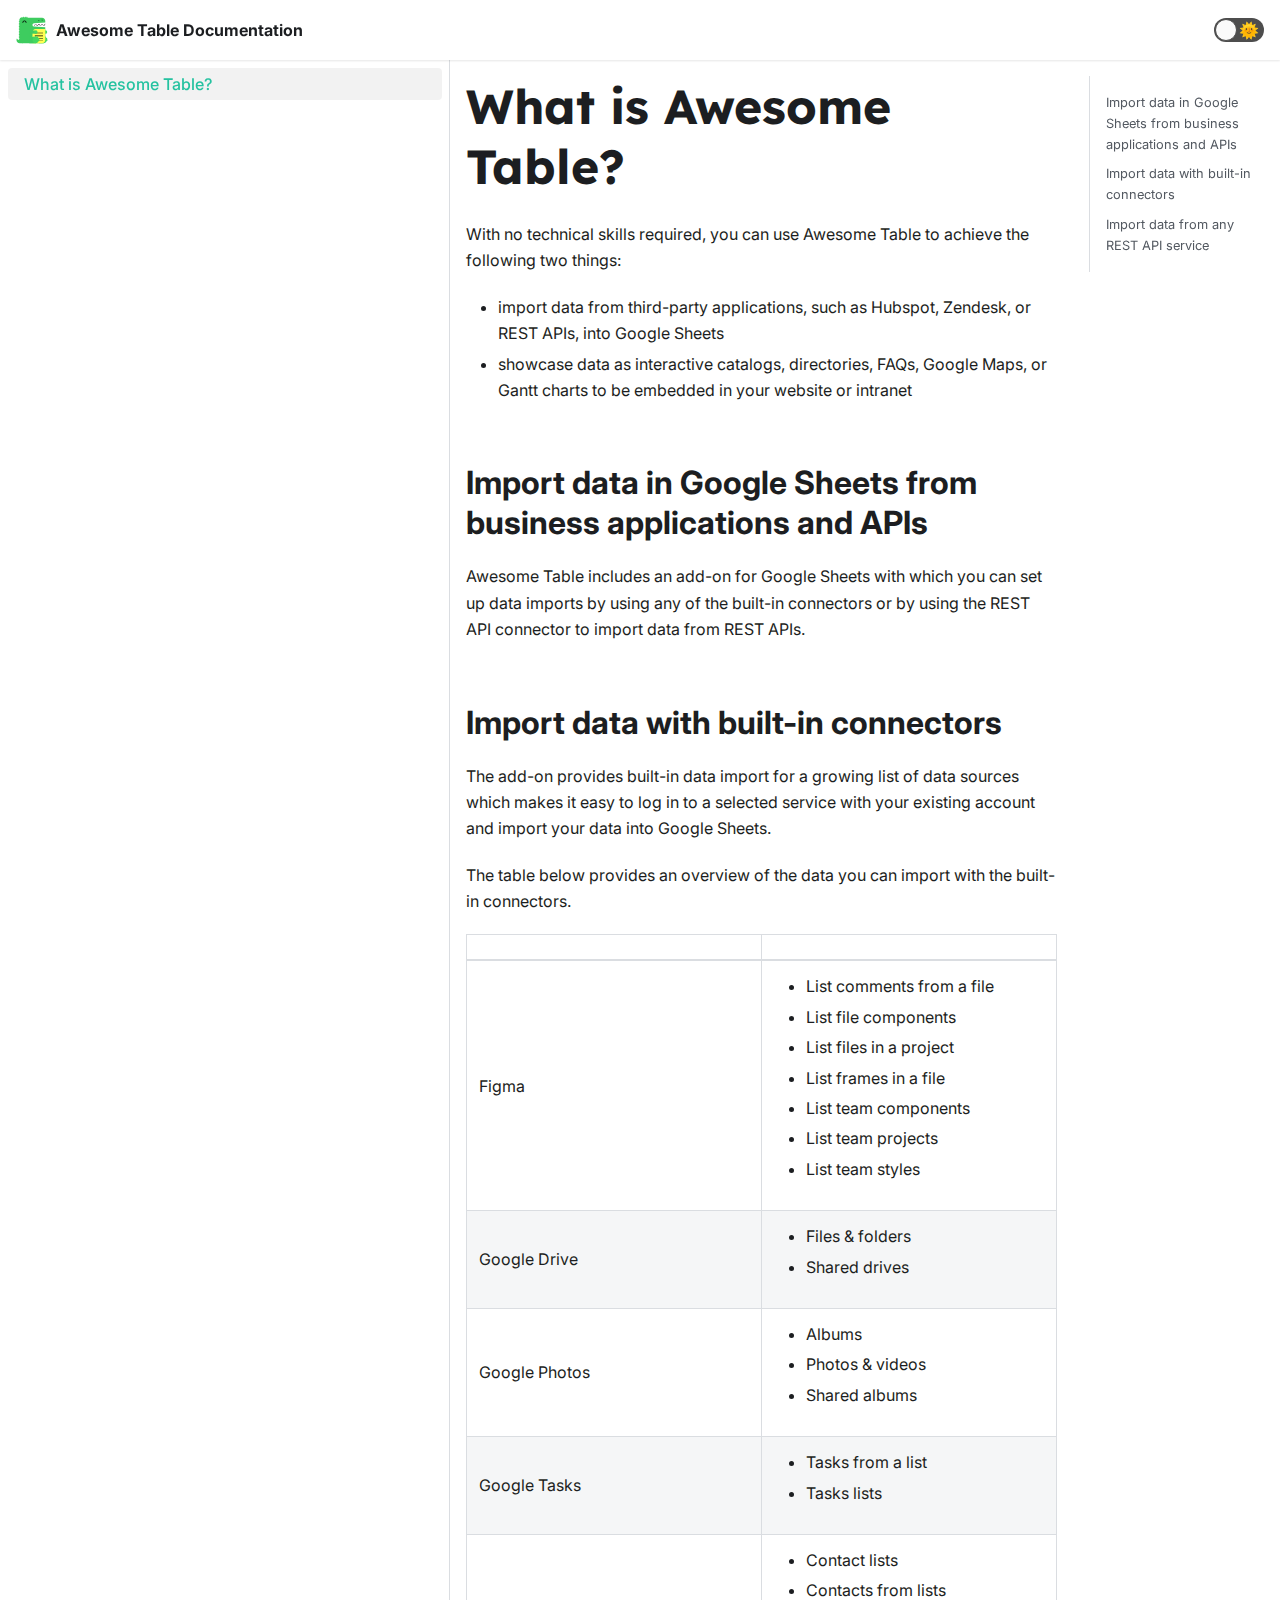
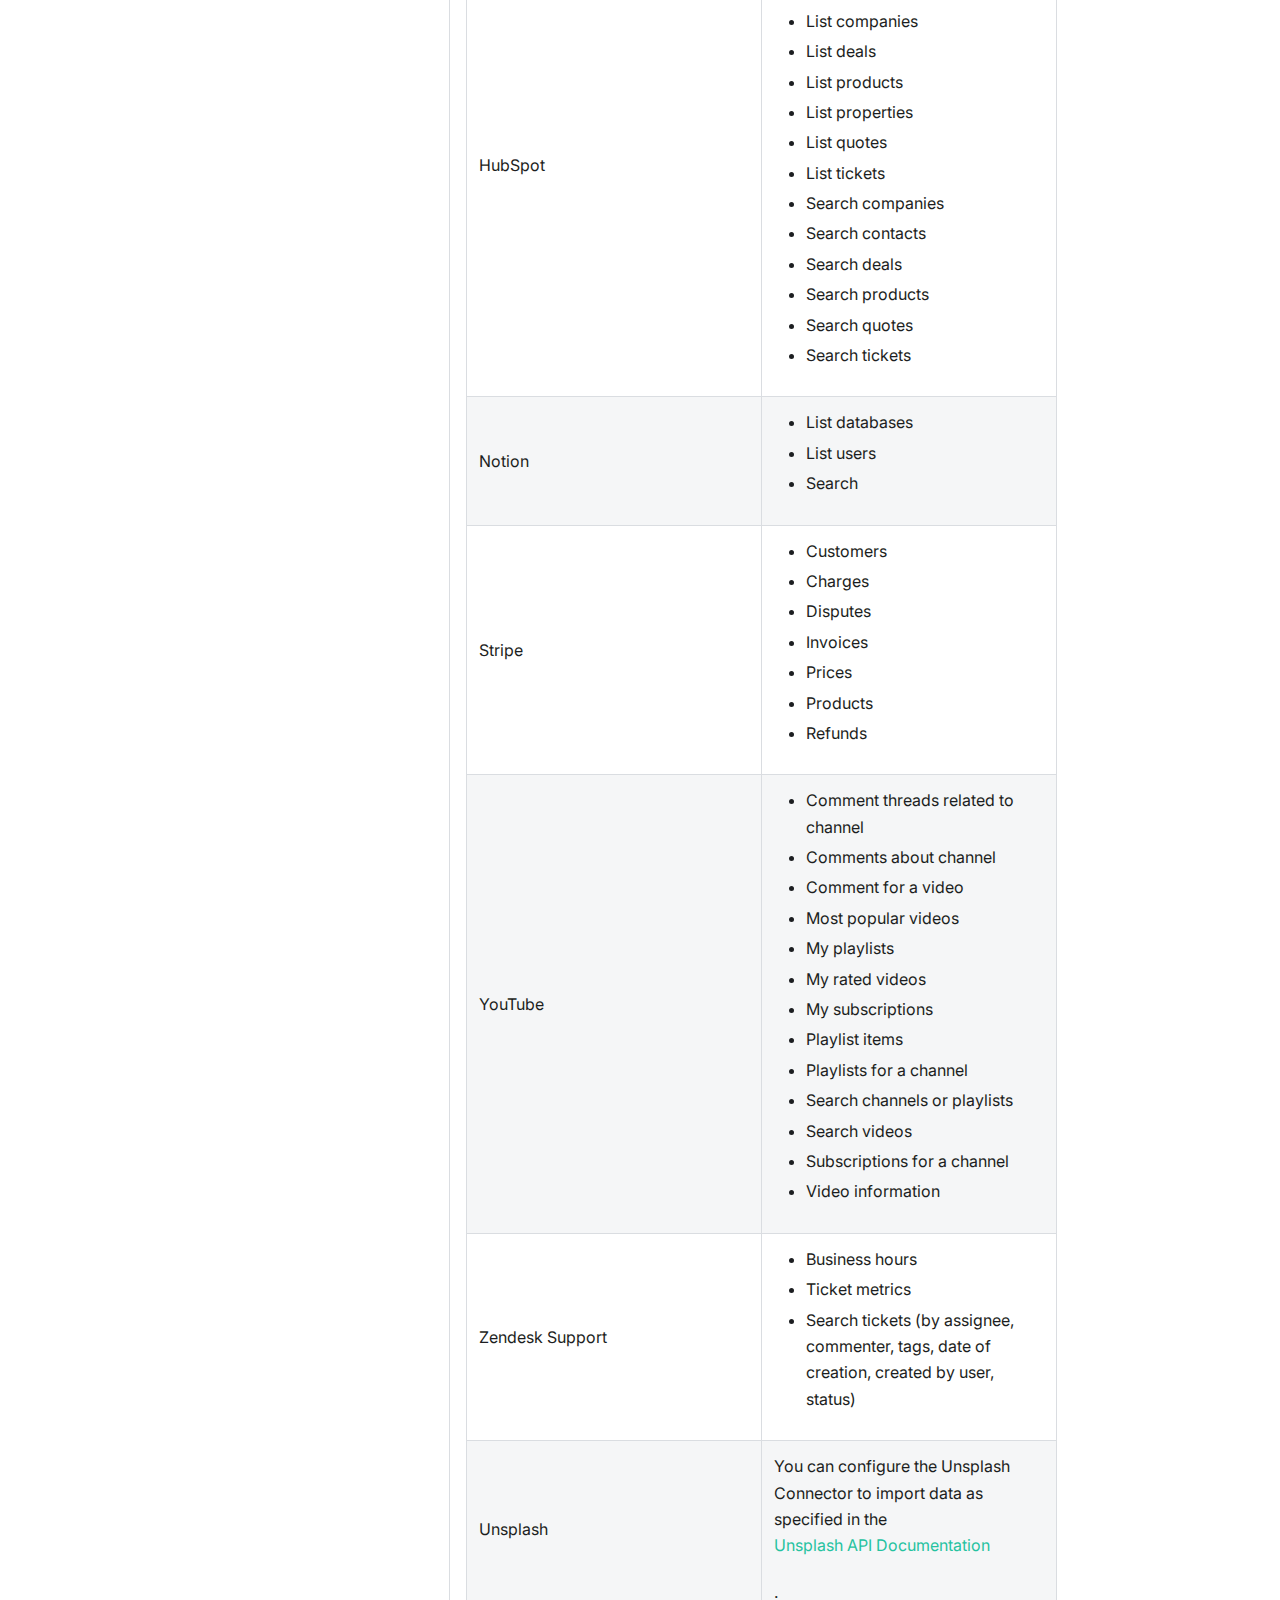
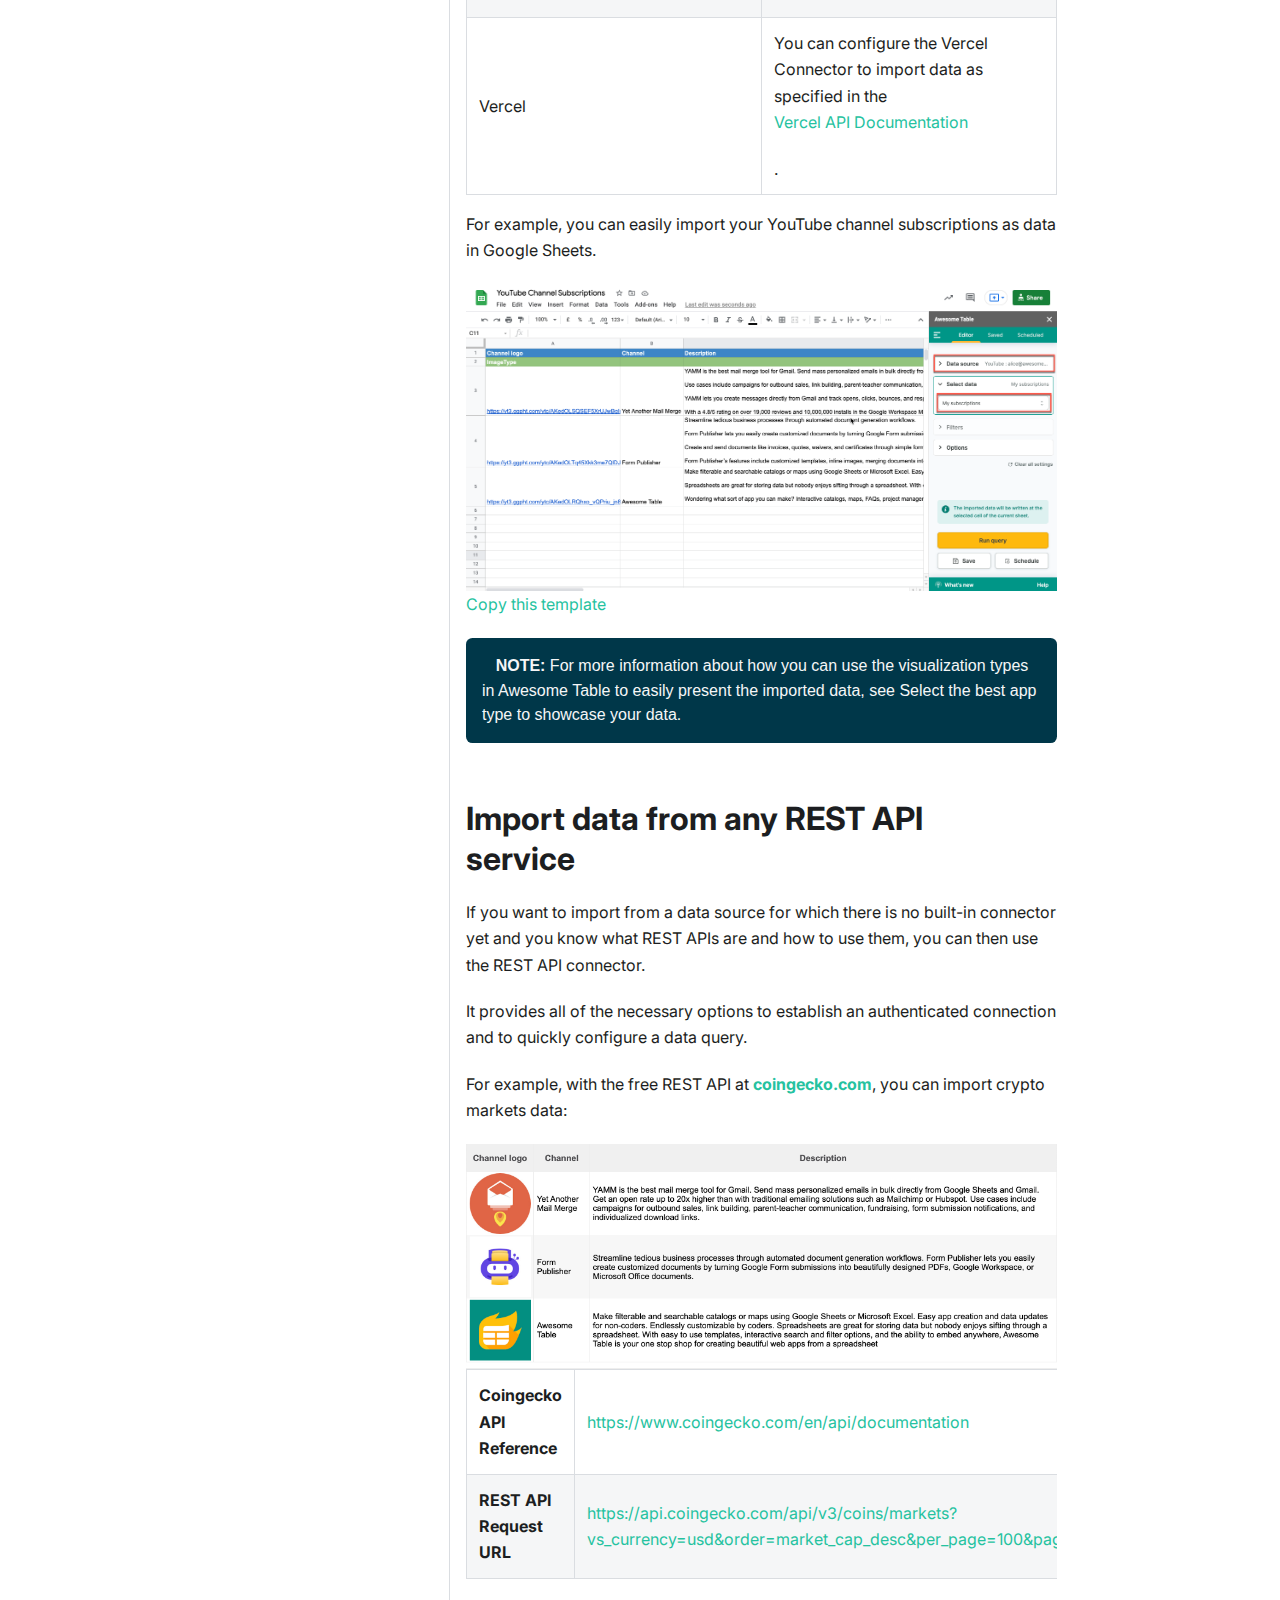
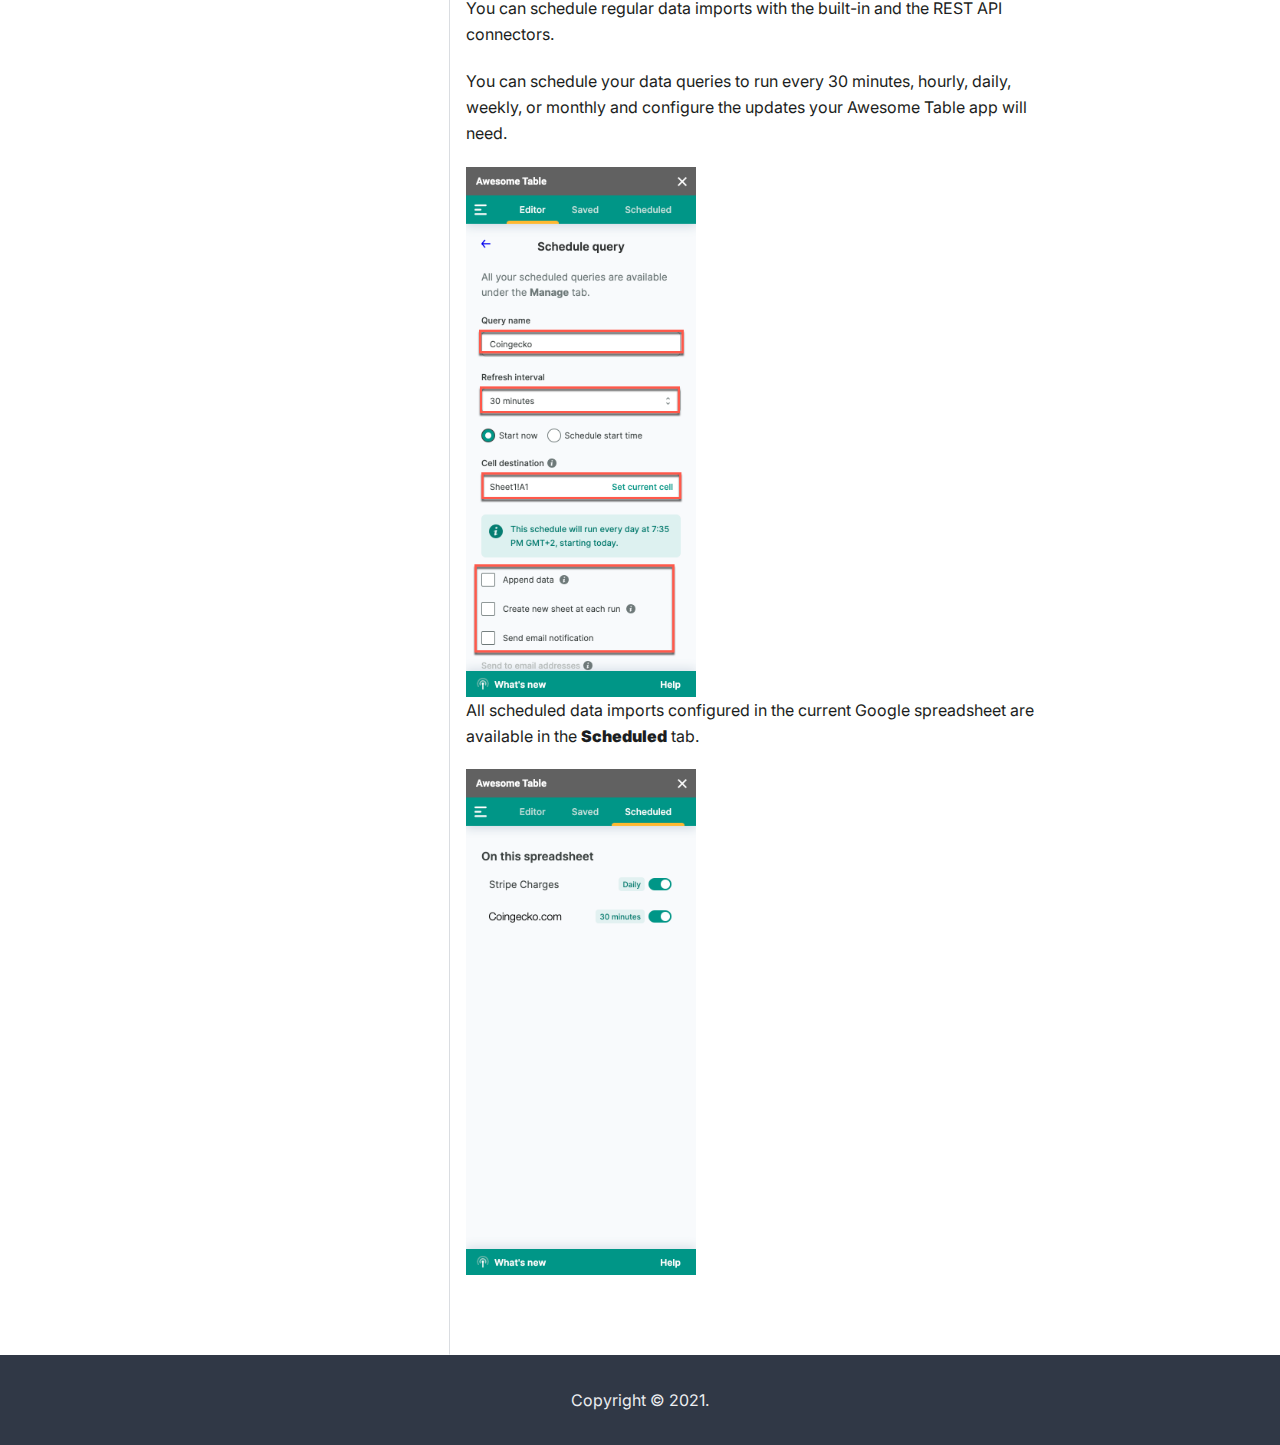
==== index.html @ 338eb359 "First Awesome Table Docusaurus build" ====
<!doctype html>
<html class="docs-version-current" lang="en" dir="ltr">
<head>
<meta charset="UTF-8">
<meta name="viewport" content="width=device-width,initial-scale=1">
<meta name="generator" content="Docusaurus v2.0.0-beta.13">
<title data-react-helmet="true">What is Awesome Table? | Awesome Table Documentation</title><meta data-react-helmet="true" name="twitter:card" content="summary_large_image"><meta data-react-helmet="true" property="og:url" content="https://your-docusaurus-test-site.com/"><meta data-react-helmet="true" name="docusaurus_locale" content="en"><meta data-react-helmet="true" name="docusaurus_version" content="current"><meta data-react-helmet="true" name="docusaurus_tag" content="docs-default-current"><meta data-react-helmet="true" property="og:title" content="What is Awesome Table? | Awesome Table Documentation"><meta data-react-helmet="true" name="description" content="With no technical skills required, you can use Awesome Table to achieve the following two things:"><meta data-react-helmet="true" property="og:description" content="With no technical skills required, you can use Awesome Table to achieve the following two things:"><link data-react-helmet="true" rel="icon" href="/img/favicon.ico"><link data-react-helmet="true" rel="canonical" href="https://your-docusaurus-test-site.com/"><link data-react-helmet="true" rel="alternate" href="https://your-docusaurus-test-site.com/" hreflang="en"><link data-react-helmet="true" rel="alternate" href="https://your-docusaurus-test-site.com/" hreflang="x-default"><script data-react-helmet="true">function maybeInsertBanner(){window.__DOCUSAURUS_INSERT_BASEURL_BANNER&&insertBanner()}function insertBanner(){var n=document.getElementById("docusaurus-base-url-issue-banner-container");if(n){n.innerHTML='\n<div id="docusaurus-base-url-issue-banner" style="border: thick solid red; background-color: rgb(255, 230, 179); margin: 20px; padding: 20px; font-size: 20px;">\n   <p style="font-weight: bold; font-size: 30px;">Your Docusaurus site did not load properly.</p>\n   <p>A very common reason is a wrong site <a href="https://docusaurus.io/docs/docusaurus.config.js/#baseurl" style="font-weight: bold;">baseUrl configuration</a>.</p>\n   <p>Current configured baseUrl = <span style="font-weight: bold; color: red;">/</span>  (default value)</p>\n   <p>We suggest trying baseUrl = <span id="docusaurus-base-url-issue-banner-suggestion-container" style="font-weight: bold; color: green;"></span></p>\n</div>\n';var e=document.getElementById("docusaurus-base-url-issue-banner-suggestion-container"),s=window.location.pathname,r="/"===s.substr(-1)?s:s+"/";e.innerHTML=r}}window.__DOCUSAURUS_INSERT_BASEURL_BANNER=!0,document.addEventListener("DOMContentLoaded",maybeInsertBanner)</script><link rel="stylesheet" href="/assets/css/styles.e1361dae.css">
<link rel="preload" href="/assets/js/runtime~main.e75d475d.js" as="script">
<link rel="preload" href="/assets/js/main.c83ee291.js" as="script">
</head>
<body>
<script>!function(){function t(t){document.documentElement.setAttribute("data-theme",t)}var e=function(){var t=null;try{t=localStorage.getItem("theme")}catch(t){}return t}();t(null!==e?e:"light")}()</script><div id="__docusaurus">
<div id="docusaurus-base-url-issue-banner-container"></div><div><a href="#" class="skipToContent_OuoZ">Skip to main content</a></div><nav class="navbar navbar--fixed-top"><div class="navbar__inner"><div class="navbar__items"><button aria-label="Navigation bar toggle" class="navbar__toggle clean-btn" type="button" tabindex="0"><svg width="30" height="30" viewBox="0 0 30 30" aria-hidden="true"><path stroke="currentColor" stroke-linecap="round" stroke-miterlimit="10" stroke-width="2" d="M4 7h22M4 15h22M4 23h22"></path></svg></button><a class="navbar__brand" href="/"><div class="navbar__logo"><img src="/img/logo.svg" alt="Awesome Table Documentation" class="themedImage_TMUO themedImage--light_4Vu1"><img src="/img/logo.svg" alt="Awesome Table Documentation" class="themedImage_TMUO themedImage--dark_uzRr"></div><b class="navbar__title">Awesome Table Documentation</b></a></div><div class="navbar__items navbar__items--right"><div class="toggle_iYfV toggle_2i4l toggleDisabled_xj38"><div class="toggleTrack_t-f2" role="button" tabindex="-1"><div class="toggleTrackCheck_mk7D"><span class="toggleIcon_pHJ9">🌜</span></div><div class="toggleTrackX_dm8H"><span class="toggleIcon_pHJ9">🌞</span></div><div class="toggleTrackThumb_W6To"></div></div><input type="checkbox" class="toggleScreenReader_h9qa" aria-label="Switch between dark and light mode"></div></div></div><div role="presentation" class="navbar-sidebar__backdrop"></div></nav><div class="main-wrapper docs-wrapper docs-doc-page"><div class="docPage_lDyR"><button aria-label="Scroll back to top" class="clean-btn theme-back-to-top-button backToTopButton_i9tI" type="button"></button><aside class="docSidebarContainer_0YBq"><div class="sidebar_a3j0"><nav class="menu thin-scrollbar menu_cyFh"><ul class="theme-doc-sidebar-menu menu__list"><li class="theme-doc-sidebar-item-link theme-doc-sidebar-item-link-level-1 menu__list-item"><a class="menu__link menu__link--active" aria-current="page" href="/">What is Awesome Table?</a></li></ul></nav></div></aside><main class="docMainContainer_r8cw"><div class="container padding-top--md padding-bottom--lg"><div class="row"><div class="col docItemCol_zHA2"><div class="docItemContainer_oiyr"><article><div class="tocCollapsible_aw-L theme-doc-toc-mobile tocMobile_Tx6Y"><button type="button" class="clean-btn tocCollapsibleButton_zr6a">On this page</button></div><div class="theme-doc-markdown markdown"><header><h1><a id="concept-7454" class="anchor_top_offset"></a><a id="ariaid-title1" class="anchor_top_offset"></a>What is Awesome Table?</h1></header><p xmlns="http://www.w3.org/1999/xhtml" class="shortdesc">With no technical skills required, you can use Awesome Table to achieve the following two things:</p><ul xmlns="http://www.w3.org/1999/xhtml" class="ul"><li class="li">import data from third-party applications, such as Hubspot, Zendesk, or REST APIs, into Google Sheets</li><li class="li">showcase data as interactive catalogs, directories, FAQs, Google Maps, or Gantt charts to be embedded in your website or intranet</li></ul><h2 class="anchor anchorWithStickyNavbar_y2LR" id="import-data-in-google-sheets-from-business-applications-and-apis">Import data in Google Sheets from business applications and APIs<a aria-hidden="true" class="hash-link" href="#import-data-in-google-sheets-from-business-applications-and-apis" title="Direct link to heading">​</a></h2><p xmlns="http://www.w3.org/1999/xhtml" class="p">Awesome Table includes an add-on for Google Sheets with which you can set up data imports by using any of the built-in connectors or by using the REST API connector to import data from REST APIs.</p><h2 class="anchor anchorWithStickyNavbar_y2LR" id="import-data-with-built-in-connectors">Import data with built-in connectors<a aria-hidden="true" class="hash-link" href="#import-data-with-built-in-connectors" title="Direct link to heading">​</a></h2><p xmlns="http://www.w3.org/1999/xhtml" class="p">The add-on provides built-in data import for a growing list of data sources which makes it easy to log in to a selected service with your existing account and import your data into Google Sheets.</p><p xmlns="http://www.w3.org/1999/xhtml" class="p">The table below provides an overview of the data you can import with the built-in connectors.</p><table xmlns="http://www.w3.org/1999/xhtml" class="table"><caption></caption><colgroup><col style="width:50%"><col style="width:50%"></colgroup><thead class="thead"><tr><th class="entry anchor_top_offset" id="concept-7454__entry__1"></th><th class="entry anchor_top_offset" id="concept-7454__entry__2"></th></tr></thead><tbody class="tbody"><tr><td class="entry" headers="concept-7454__entry__1 concept-7454__entry__2 ">Figma</td><td class="entry" headers="concept-7454__entry__1 concept-7454__entry__2 ">         <ul class="ul"><li class="li">List comments from a file</li><li class="li">List file components</li><li class="li">List files in a project</li><li class="li">List frames in a file</li><li class="li">List team components</li><li class="li">List team projects</li><li class="li">List team styles</li></ul>       </td></tr><tr><td class="entry" headers="concept-7454__entry__1 concept-7454__entry__2 ">Google Drive</td><td class="entry" headers="concept-7454__entry__1 concept-7454__entry__2 ">         <ul class="ul"><li class="li">Files &amp; folders</li><li class="li">Shared drives</li></ul>       </td></tr><tr><td class="entry" headers="concept-7454__entry__1 concept-7454__entry__2 ">Google Photos</td><td class="entry" headers="concept-7454__entry__1 concept-7454__entry__2 ">         <ul class="ul"><li class="li">Albums</li><li class="li">Photos &amp; videos</li><li class="li">Shared albums</li></ul>       </td></tr><tr><td class="entry" headers="concept-7454__entry__1 concept-7454__entry__2 ">Google Tasks</td><td class="entry" headers="concept-7454__entry__1 concept-7454__entry__2 ">         <ul class="ul"><li class="li">Tasks from a list</li><li class="li">Tasks lists</li></ul>       </td></tr><tr><td class="entry" headers="concept-7454__entry__1 concept-7454__entry__2 ">HubSpot</td><td class="entry" headers="concept-7454__entry__1 concept-7454__entry__2 ">         <ul class="ul"><li class="li">Contact lists</li><li class="li">Contacts from lists</li><li class="li">List companies</li><li class="li">List deals</li><li class="li">List products</li><li class="li">List properties</li><li class="li">List quotes</li><li class="li">List tickets</li><li class="li">Search companies</li><li class="li">Search contacts</li><li class="li">Search deals</li><li class="li">Search products</li><li class="li">Search quotes</li><li class="li">Search tickets</li></ul>       </td></tr><tr><td class="entry" headers="concept-7454__entry__1 concept-7454__entry__2 ">Notion</td><td class="entry" headers="concept-7454__entry__1 concept-7454__entry__2 ">         <ul class="ul"><li class="li">List databases</li><li class="li">List users</li><li class="li">Search</li></ul>       </td></tr><tr><td class="entry" headers="concept-7454__entry__1 concept-7454__entry__2 ">Stripe</td><td class="entry" headers="concept-7454__entry__1 concept-7454__entry__2 ">         <ul class="ul"><li class="li">Customers</li><li class="li">Charges</li><li class="li">Disputes</li><li class="li">Invoices</li><li class="li">Prices</li><li class="li">Products</li><li class="li">Refunds</li></ul>       </td></tr><tr><td class="entry" headers="concept-7454__entry__1 concept-7454__entry__2 ">YouTube</td><td class="entry" headers="concept-7454__entry__1 concept-7454__entry__2 ">         <ul class="ul"><li class="li">Comment threads related to channel</li><li class="li">Comments about channel</li><li class="li">Comment for a video</li><li class="li">Most popular videos</li><li class="li">My playlists</li><li class="li">My rated videos</li><li class="li">My subscriptions</li><li class="li">Playlist items</li><li class="li">Playlists for a channel</li><li class="li">Search channels or playlists</li><li class="li">Search videos</li><li class="li">Subscriptions for a channel</li><li class="li">Video information</li></ul>       </td></tr><tr><td class="entry" headers="concept-7454__entry__1 concept-7454__entry__2 ">Zendesk Support</td><td class="entry" headers="concept-7454__entry__1 concept-7454__entry__2 ">         <ul class="ul"><li class="li">Business hours</li><li class="li">Ticket metrics</li><li class="li">Search tickets (by assignee, commenter, tags, date of creation, created by user, status)</li></ul>       </td></tr><tr><td class="entry" headers="concept-7454__entry__1 concept-7454__entry__2 ">Unsplash</td><td class="entry" headers="concept-7454__entry__1 concept-7454__entry__2 ">You can configure the Unsplash Connector to import data as specified in the <p class="p"><a href="https://unsplash.com/documentation" target="_blank" rel="noopener noreferrer" class="xref j-external-link">Unsplash API Documentation</a></p>.</td></tr><tr><td class="entry" headers="concept-7454__entry__1 concept-7454__entry__2 ">Vercel</td><td class="entry" headers="concept-7454__entry__1 concept-7454__entry__2 ">You can configure the Vercel Connector to import data as specified in the <p class="p"><a href="https://vercel.com/docs/rest-api" target="_blank" rel="noopener noreferrer" class="xref j-external-link">Vercel API Documentation</a></p>.</td></tr></tbody></table><p xmlns="http://www.w3.org/1999/xhtml" class="p">For example, you can easily import your YouTube channel subscriptions as data in Google Sheets. </p><img xmlns="http://www.w3.org/1999/xhtml" class="image" src="/a34939b0-5cd4-11ec-af65-02426ae7396c.png"><p xmlns="http://www.w3.org/1999/xhtml" class="p"><a href="https://app.awesome-table.com/-MmT00XxlB48WWByg7Wl/preview" target="_blank" rel="noopener noreferrer" class="xref j-external-link">Copy this template</a></p><div xmlns="http://www.w3.org/1999/xhtml" class="p"><div class="note note note_note"><span class="note__title">Note:</span>  For more information about how you can use the visualization types in Awesome Table to easily present the imported data, see <a href="https://support.awesome-table.com/hc/en-us/articles/360000346939-What-is-Awesome-Table-#h_dbbb43a3-b19f-4a2d-b4b0-681c5695debe" target="_blank" rel="noopener noreferrer" class="xref j-external-link">Select the best app type to showcase your data</a>.</div></div><h2 class="anchor anchorWithStickyNavbar_y2LR" id="import-data-from-any-rest-api-service">Import data from any REST API service<a aria-hidden="true" class="hash-link" href="#import-data-from-any-rest-api-service" title="Direct link to heading">​</a></h2><p xmlns="http://www.w3.org/1999/xhtml" class="p">If you want to import from a data source for which there is no built-in connector yet and you know what REST APIs are and how to use them, you can then use the REST API connector.</p><p xmlns="http://www.w3.org/1999/xhtml" class="p">It provides all of the necessary options to establish an authenticated connection and to quickly configure a data query.</p><p xmlns="http://www.w3.org/1999/xhtml" class="p">For example, with the free REST API at <strong class="ph b"><a href="https://coingecko.com/" target="_blank" rel="noopener noreferrer" class="xref j-external-link">coingecko.com</a></strong>, you can import crypto markets data:</p><img xmlns="http://www.w3.org/1999/xhtml" class="image" src="/a34d7f70-5cd4-11ec-af65-02426ae7396c.png"><table xmlns="http://www.w3.org/1999/xhtml" class="table"><caption></caption><colgroup><col style="width:50%"><col style="width:50%"></colgroup><tbody class="tbody"><tr><td class="entry"><strong class="ph b">Coingecko API Reference</strong></td><td class="entry"><a href="https://www.coingecko.com/en/api/documentation" target="_blank" rel="noopener noreferrer" class="xref j-external-link">https://www.coingecko.com/en/api/documentation</a></td></tr><tr><td class="entry"><strong class="ph b">REST API Request URL</strong></td><td class="entry"><a href="https://api.coingecko.com/api/v3/coins/markets?vs_currency=usd&amp;order=market_cap_desc&amp;per_page=100&amp;page=1&amp;sparkline=false&amp;price_change_percentage=24h" target="_blank" rel="noopener noreferrer" class="xref j-external-link">https://api.coingecko.com/api/v3/coins/markets?vs_currency=usd&amp;order=market_cap_desc&amp;per_page=100&amp;page=1&amp;sparkline=false&amp;price_change_percentage=24h</a></td></tr></tbody></table><p xmlns="http://www.w3.org/1999/xhtml" class="p">You can schedule regular data imports with the built-in and the REST API connectors.</p><p xmlns="http://www.w3.org/1999/xhtml" class="p">You can schedule your data queries to run every 30 minutes, hourly, daily, weekly, or monthly and configure the updates your Awesome Table app will need.</p><img xmlns="http://www.w3.org/1999/xhtml" class="image" width="230" src="/a35a50b0-5cd4-11ec-af65-02426ae7396c.png"><p xmlns="http://www.w3.org/1999/xhtml" class="p">   All scheduled data imports configured in the current Google spreadsheet are available in the <span class="ph uicontrol">Scheduled</span> tab.</p><img xmlns="http://www.w3.org/1999/xhtml" class="image" width="230" src="/a3626700-5cd4-11ec-af65-02426ae7396c.png"></div></article><nav class="pagination-nav docusaurus-mt-lg" aria-label="Docs pages navigation"><div class="pagination-nav__item"></div><div class="pagination-nav__item pagination-nav__item--next"></div></nav></div></div><div class="col col--3"><div class="tableOfContents_vrFS thin-scrollbar theme-doc-toc-desktop"><ul class="table-of-contents table-of-contents__left-border"><li><a href="#import-data-in-google-sheets-from-business-applications-and-apis" class="table-of-contents__link toc-highlight">Import data in Google Sheets from business applications and APIs</a></li><li><a href="#import-data-with-built-in-connectors" class="table-of-contents__link toc-highlight">Import data with built-in connectors</a></li><li><a href="#import-data-from-any-rest-api-service" class="table-of-contents__link toc-highlight">Import data from any REST API service</a></li></ul></div></div></div></div></main></div></div><footer class="footer footer--dark"><div class="container"><div class="footer__bottom text--center"><div class="footer__copyright">Copyright © 2021.</div></div></div></footer></div>
<script src="/assets/js/runtime~main.e75d475d.js"></script>
<script src="/assets/js/main.c83ee291.js"></script>
</body>
</html>
---- assets/css/styles.e1361dae.css ----
@import url(https://fonts.googleapis.com/css2?family=Inter&display=swap);@import url(https://fonts.googleapis.com/css2?family=Lexend+Deca&display=swap);@import url(https://fonts.googleapis.com/css2?family=Roboto+Mono&display=swap);.container,.row .col{padding:0 var(--ifm-spacing-horizontal);width:100%}.row .col,img{max-width:100%}.markdown>h2,.markdown>h3,.markdown>h4,.markdown>h5,.markdown>h6{margin-bottom:calc(var(--ifm-heading-vertical-rhythm-bottom)*var(--ifm-leading))}body,ol ol,ol ul,ul ol,ul ul{margin:0}pre,table{overflow:auto}blockquote,pre{margin:0 0 var(--ifm-spacing-vertical)}.breadcrumbs__link,.button{transition-timing-function:var(--ifm-transition-timing-default)}.button,code{vertical-align:middle}.button--outline.button--active,.button--outline:active,.button--outline:hover,:root{--ifm-button-color:var(--ifm-font-color-base-inverse)}.avatar__photo,.card,.text--truncate{overflow:hidden}.menu__link:hover,a{transition:color var(--ifm-transition-fast) var(--ifm-transition-timing-default)}.navbar__title,.text--truncate{text-overflow:ellipsis;white-space:nowrap}.button,.dropdown__link,.navbar__title,.text--truncate{white-space:nowrap}.navbar--dark,:root{--ifm-navbar-link-hover-color:var(--ifm-color-primary)}.menu,.navbar-sidebar{overflow-x:hidden}:root,html[data-theme=dark]{--ifm-color-emphasis-500:var(--ifm-color-gray-500)}.admonition-icon svg,.alert__icon svg{fill:var(--ifm-alert-foreground-color)}div.note,html{text-rendering:optimizelegibility;-webkit-font-smoothing:antialiased;-webkit-text-size-adjust:100%;-webkit-tap-highlight-color:transparent}.markdown li,body,div.note{word-wrap:break-word}*,div.note{box-sizing:border-box}.ol.steps:before,.section.context:before,.section.postreq:before,.section.prereq:before,.section.result:before{font-family:var(--ifm-font-family-sections);font-size:150%;font-weight:500}.toggle_iYfV,div.note,html{-webkit-tap-highlight-color:transparent}:root{--ifm-color-scheme:light;--ifm-dark-value:10%;--ifm-darker-value:15%;--ifm-darkest-value:30%;--ifm-light-value:15%;--ifm-lighter-value:30%;--ifm-lightest-value:50%;--ifm-contrast-background-value:90%;--ifm-contrast-foreground-value:70%;--ifm-contrast-background-dark-value:70%;--ifm-contrast-foreground-dark-value:90%;--ifm-color-primary:#3578e5;--ifm-color-secondary:#ebedf0;--ifm-color-success:#00a400;--ifm-color-info:#54c7ec;--ifm-color-warning:#ffba00;--ifm-color-danger:#fa383e;--ifm-color-primary-dark:#306cce;--ifm-color-primary-darker:#2d66c3;--ifm-color-primary-darkest:#2554a0;--ifm-color-primary-light:#538ce9;--ifm-color-primary-lighter:#72a1ed;--ifm-color-primary-lightest:#9abcf2;--ifm-color-primary-contrast-background:#ebf2fc;--ifm-color-primary-contrast-foreground:#102445;--ifm-color-secondary-dark:#d4d5d8;--ifm-color-secondary-darker:#c8c9cc;--ifm-color-secondary-darkest:#a4a6a8;--ifm-color-secondary-light:#eef0f2;--ifm-color-secondary-lighter:#f1f2f5;--ifm-color-secondary-lightest:#f5f6f8;--ifm-color-secondary-contrast-background:#fdfdfe;--ifm-color-secondary-contrast-foreground:#474748;--ifm-color-success-dark:#009400;--ifm-color-success-darker:#008b00;--ifm-color-success-darkest:#007300;--ifm-color-success-light:#26b226;--ifm-color-success-lighter:#4dbf4d;--ifm-color-success-lightest:#80d280;--ifm-color-success-contrast-background:#e6f6e6;--ifm-color-success-contrast-foreground:#003100;--ifm-color-info-dark:#4cb3d4;--ifm-color-info-darker:#47a9c9;--ifm-color-info-darkest:#3b8ba5;--ifm-color-info-light:#6ecfef;--ifm-color-info-lighter:#87d8f2;--ifm-color-info-lightest:#aae3f6;--ifm-color-info-contrast-background:#eef9fd;--ifm-color-info-contrast-foreground:#193c47;--ifm-color-warning-dark:#e6a700;--ifm-color-warning-darker:#d99e00;--ifm-color-warning-darkest:#b38200;--ifm-color-warning-light:#ffc426;--ifm-color-warning-lighter:#ffcf4d;--ifm-color-warning-lightest:#ffdd80;--ifm-color-warning-contrast-background:#fff8e6;--ifm-color-warning-contrast-foreground:#4d3800;--ifm-color-danger-dark:#e13238;--ifm-color-danger-darker:#d53035;--ifm-color-danger-darkest:#af272b;--ifm-color-danger-light:#fb565b;--ifm-color-danger-lighter:#fb7478;--ifm-color-danger-lightest:#fd9c9f;--ifm-color-danger-contrast-background:#ffebec;--ifm-color-danger-contrast-foreground:#4b1113;--ifm-color-white:#fff;--ifm-color-black:#000;--ifm-color-gray-0:var(--ifm-color-white);--ifm-color-gray-100:#f5f6f7;--ifm-color-gray-200:#ebedf0;--ifm-color-gray-300:#dadde1;--ifm-color-gray-400:#ccd0d5;--ifm-color-gray-500:#bec3c9;--ifm-color-gray-600:#8d949e;--ifm-color-gray-700:#606770;--ifm-color-gray-800:#444950;--ifm-color-gray-900:#1c1e21;--ifm-color-gray-1000:var(--ifm-color-black);--ifm-color-emphasis-0:var(--ifm-color-gray-0);--ifm-color-emphasis-100:var(--ifm-color-gray-100);--ifm-color-emphasis-200:var(--ifm-color-gray-200);--ifm-color-emphasis-300:var(--ifm-color-gray-300);--ifm-color-emphasis-400:var(--ifm-color-gray-400);--ifm-color-emphasis-600:var(--ifm-color-gray-600);--ifm-color-emphasis-700:var(--ifm-color-gray-700);--ifm-color-emphasis-800:var(--ifm-color-gray-800);--ifm-color-emphasis-900:var(--ifm-color-gray-900);--ifm-color-emphasis-1000:var(--ifm-color-gray-1000);--ifm-color-content:var(--ifm-color-emphasis-900);--ifm-color-content-inverse:var(--ifm-color-emphasis-0);--ifm-color-content-secondary:#525860;--ifm-background-color:transparent;--ifm-background-surface-color:var(--ifm-color-content-inverse);--ifm-global-border-width:1px;--ifm-global-radius:0.4rem;--ifm-hover-overlay:rgba(0,0,0,.05);--ifm-font-color-base:var(--ifm-color-content);--ifm-font-color-base-inverse:var(--ifm-color-content-inverse);--ifm-font-color-secondary:var(--ifm-color-content-secondary);--ifm-font-family-base:system-ui,-apple-system,Segoe UI,Roboto,Ubuntu,Cantarell,Noto Sans,sans-serif,BlinkMacSystemFont,"Segoe UI",Helvetica,Arial,sans-serif,"Apple Color Emoji","Segoe UI Emoji","Segoe UI Symbol";--ifm-font-family-monospace:SFMono-Regular,Menlo,Monaco,Consolas,"Liberation Mono","Courier New",monospace;--ifm-font-weight-light:300;--ifm-font-weight-normal:400;--ifm-font-weight-semibold:500;--ifm-font-weight-bold:700;--ifm-font-weight-base:var(--ifm-font-weight-normal);--ifm-line-height-base:1.65;--ifm-global-spacing:1rem;--ifm-spacing-vertical:var(--ifm-global-spacing);--ifm-spacing-horizontal:var(--ifm-global-spacing);--ifm-transition-fast:200ms;--ifm-transition-slow:400ms;--ifm-transition-timing-default:cubic-bezier(0.08,0.52,0.52,1);--ifm-global-shadow-lw:0 1px 2px 0 rgba(0,0,0,.1);--ifm-global-shadow-md:0 5px 40px rgba(0,0,0,.2);--ifm-global-shadow-tl:0 12px 28px 0 rgba(0,0,0,.2),0 2px 4px 0 rgba(0,0,0,.1);--ifm-z-index-dropdown:2;--ifm-z-index-fixed:3;--ifm-z-index-overlay:4;--ifm-container-width:1140px;--ifm-container-width-xl:1320px;--ifm-code-background:#f6f7f8;--ifm-code-border-radius:var(--ifm-global-radius);--ifm-code-font-size:90%;--ifm-code-padding-horizontal:0.1rem;--ifm-code-padding-vertical:0.1rem;--ifm-pre-background:var(--ifm-color-emphasis-100);--ifm-pre-border-radius:var(--ifm-code-border-radius);--ifm-pre-color:inherit;--ifm-pre-line-height:1.45;--ifm-pre-padding:1rem;--ifm-heading-color:inherit;--ifm-heading-margin-top:0;--ifm-heading-margin-bottom:var(--ifm-spacing-vertical);--ifm-heading-font-family:var(--ifm-font-family-base);--ifm-heading-font-weight:var(--ifm-font-weight-bold);--ifm-heading-line-height:1.25;--ifm-h1-font-size:2rem;--ifm-h2-font-size:1.5rem;--ifm-h3-font-size:1.25rem;--ifm-h4-font-size:1rem;--ifm-h5-font-size:0.875rem;--ifm-h6-font-size:0.85rem;--ifm-image-alignment-padding:1.25rem;--ifm-leading-desktop:1.25;--ifm-leading:calc(var(--ifm-leading-desktop)*1rem);--ifm-list-left-padding:2rem;--ifm-list-margin:1rem;--ifm-list-item-margin:0.25rem;--ifm-list-paragraph-margin:1rem;--ifm-table-cell-padding:0.75rem;--ifm-table-background:transparent;--ifm-table-stripe-background:var(--ifm-color-emphasis-100);--ifm-table-border-width:1px;--ifm-table-border-color:var(--ifm-color-emphasis-300);--ifm-table-head-background:inherit;--ifm-table-head-color:inherit;--ifm-table-head-font-weight:var(--ifm-font-weight-bold);--ifm-table-cell-color:inherit;--ifm-link-color:var(--ifm-color-primary);--ifm-link-decoration:none;--ifm-link-hover-color:var(--ifm-link-color);--ifm-link-hover-decoration:underline;--ifm-paragraph-margin-bottom:var(--ifm-leading);--ifm-blockquote-font-size:var(--ifm-font-size-base);--ifm-blockquote-border-left-width:2px;--ifm-blockquote-padding-horizontal:var(--ifm-spacing-horizontal);--ifm-blockquote-padding-vertical:0;--ifm-blockquote-shadow:none;--ifm-blockquote-color:var(--ifm-color-emphasis-800);--ifm-blockquote-border-color:var(--ifm-color-emphasis-300);--ifm-hr-border-color:var(--ifm-color-emphasis-500);--ifm-hr-border-width:1px;--ifm-hr-margin-vertical:1.5rem;--ifm-scrollbar-size:7px;--ifm-scrollbar-track-background-color:#f1f1f1;--ifm-scrollbar-thumb-background-color:silver;--ifm-scrollbar-thumb-hover-background-color:#a7a7a7;--ifm-alert-background-color:inherit;--ifm-alert-border-color:inherit;--ifm-alert-border-radius:var(--ifm-global-radius);--ifm-alert-border-width:0px;--ifm-alert-border-left-width:5px;--ifm-alert-color:var(--ifm-font-color-base);--ifm-alert-padding-horizontal:var(--ifm-spacing-horizontal);--ifm-alert-padding-vertical:var(--ifm-spacing-vertical);--ifm-alert-shadow:var(--ifm-global-shadow-lw);--ifm-avatar-intro-margin:1rem;--ifm-avatar-intro-alignment:inherit;--ifm-avatar-photo-size-sm:2rem;--ifm-avatar-photo-size-md:3rem;--ifm-avatar-photo-size-lg:4rem;--ifm-avatar-photo-size-xl:6rem;--ifm-badge-background-color:inherit;--ifm-badge-border-color:inherit;--ifm-badge-border-radius:var(--ifm-global-radius);--ifm-badge-border-width:var(--ifm-global-border-width);--ifm-badge-color:var(--ifm-color-white);--ifm-badge-padding-horizontal:calc(var(--ifm-spacing-horizontal)*0.5);--ifm-badge-padding-vertical:calc(var(--ifm-spacing-vertical)*0.25);--ifm-breadcrumb-border-radius:1.5rem;--ifm-breadcrumb-spacing:0.0625rem;--ifm-breadcrumb-color-active:var(--ifm-color-primary);--ifm-breadcrumb-item-background-active:var(--ifm-hover-overlay);--ifm-breadcrumb-padding-horizontal:1rem;--ifm-breadcrumb-padding-vertical:0.5rem;--ifm-breadcrumb-size-multiplier:1;--ifm-breadcrumb-separator:url('data:image/svg+xml;utf8,<svg xmlns="http://www.w3.org/2000/svg" x="0px" y="0px" viewBox="0 0 256 256"><g><g><polygon points="79.093,0 48.907,30.187 146.72,128 48.907,225.813 79.093,256 207.093,128"/></g></g><g></g><g></g><g></g><g></g><g></g><g></g><g></g><g></g><g></g><g></g><g></g><g></g><g></g><g></g><g></g></svg>');--ifm-breadcrumb-separator-filter:none;--ifm-breadcrumb-separator-size:0.5rem;--ifm-breadcrumb-separator-size-multiplier:1.25;--ifm-button-background-color:inherit;--ifm-button-border-color:var(--ifm-button-background-color);--ifm-button-border-width:var(--ifm-global-border-width);--ifm-button-font-weight:var(--ifm-font-weight-bold);--ifm-button-padding-horizontal:1.5rem;--ifm-button-padding-vertical:0.375rem;--ifm-button-size-multiplier:1;--ifm-button-transition-duration:var(--ifm-transition-fast);--ifm-button-border-radius:calc(var(--ifm-global-radius)*var(--ifm-button-size-multiplier));--ifm-button-group-margin:2px;--ifm-card-background-color:var(--ifm-background-surface-color);--ifm-card-border-radius:calc(var(--ifm-global-radius)*2);--ifm-card-horizontal-spacing:var(--ifm-global-spacing);--ifm-card-vertical-spacing:var(--ifm-global-spacing);--ifm-toc-border-color:var(--ifm-color-emphasis-300);--ifm-toc-link-color:var(--ifm-color-content-secondary);--ifm-toc-padding-vertical:0.5rem;--ifm-toc-padding-horizontal:0.5rem;--ifm-dropdown-background-color:var(--ifm-background-surface-color);--ifm-dropdown-font-weight:var(--ifm-font-weight-semibold);--ifm-dropdown-link-color:var(--ifm-font-color-base);--ifm-dropdown-hover-background-color:var(--ifm-hover-overlay);--ifm-footer-background-color:var(--ifm-color-emphasis-100);--ifm-footer-color:inherit;--ifm-footer-link-color:var(--ifm-color-emphasis-700);--ifm-footer-link-hover-color:var(--ifm-color-primary);--ifm-footer-link-horizontal-spacing:0.5rem;--ifm-footer-padding-horizontal:calc(var(--ifm-spacing-horizontal)*2);--ifm-footer-padding-vertical:calc(var(--ifm-spacing-vertical)*2);--ifm-footer-title-color:inherit;--ifm-hero-background-color:var(--ifm-background-surface-color);--ifm-hero-text-color:var(--ifm-color-emphasis-800);--ifm-menu-color:var(--ifm-color-emphasis-700);--ifm-menu-color-active:var(--ifm-color-primary);--ifm-menu-color-background-active:var(--ifm-hover-overlay);--ifm-menu-color-background-hover:var(--ifm-hover-overlay);--ifm-menu-link-padding-horizontal:1rem;--ifm-menu-link-padding-vertical:0.375rem;--ifm-menu-link-sublist-icon:url('data:image/svg+xml;utf8,<svg xmlns="http://www.w3.org/2000/svg" width="16px" height="16px" viewBox="0 0 24 24"><path fill="rgba(0,0,0,0.5)" d="M7.41 15.41L12 10.83l4.59 4.58L18 14l-6-6-6 6z"></path></svg>');--ifm-menu-link-sublist-icon-filter:none;--ifm-navbar-background-color:var(--ifm-background-surface-color);--ifm-navbar-height:3.75rem;--ifm-navbar-item-padding-horizontal:0.75rem;--ifm-navbar-item-padding-vertical:0.25rem;--ifm-navbar-link-color:var(--ifm-font-color-base);--ifm-navbar-link-active-color:var(--ifm-link-color);--ifm-navbar-padding-horizontal:var(--ifm-spacing-horizontal);--ifm-navbar-padding-vertical:calc(var(--ifm-spacing-vertical)*0.5);--ifm-navbar-shadow:var(--ifm-global-shadow-lw);--ifm-navbar-search-input-background-color:var(--ifm-color-emphasis-200);--ifm-navbar-search-input-color:var(--ifm-color-emphasis-800);--ifm-navbar-search-input-placeholder-color:var(--ifm-color-emphasis-500);--ifm-navbar-search-input-icon:url('data:image/svg+xml;utf8,<svg fill="currentColor" xmlns="http://www.w3.org/2000/svg" viewBox="0 0 16 16" height="16px" width="16px"><path d="M6.02945,10.20327a4.17382,4.17382,0,1,1,4.17382-4.17382A4.15609,4.15609,0,0,1,6.02945,10.20327Zm9.69195,4.2199L10.8989,9.59979A5.88021,5.88021,0,0,0,12.058,6.02856,6.00467,6.00467,0,1,0,9.59979,10.8989l4.82338,4.82338a.89729.89729,0,0,0,1.29912,0,.89749.89749,0,0,0-.00087-1.29909Z" /></svg>');--ifm-navbar-sidebar-width:83vw;--ifm-pagination-border-radius:calc(var(--ifm-global-radius)*var(--ifm-pagination-size-multiplier));--ifm-pagination-color-active:var(--ifm-color-primary);--ifm-pagination-font-size:1rem;--ifm-pagination-item-active-background:var(--ifm-hover-overlay);--ifm-pagination-page-spacing:0.0625rem;--ifm-pagination-padding-horizontal:calc(var(--ifm-spacing-horizontal)*1);--ifm-pagination-padding-vertical:calc(var(--ifm-spacing-vertical)*0.25);--ifm-pagination-size-multiplier:1;--ifm-pagination-nav-border-radius:var(--ifm-global-radius);--ifm-pagination-nav-color-hover:var(--ifm-color-primary);--ifm-pills-color-active:var(--ifm-color-primary);--ifm-pills-color-background-active:var(--ifm-hover-overlay);--ifm-pills-spacing:0.0625rem;--ifm-tabs-color:var(--ifm-font-color-secondary);--ifm-tabs-color-active:var(--ifm-color-primary);--ifm-tabs-color-active-border:var(--ifm-tabs-color-active);--ifm-tabs-padding-horizontal:1rem;--ifm-tabs-padding-vertical:1rem;--ifm-tabs-spacing:0.0625rem;--ifm-color-primary:#25c2a0;--ifm-color-primary-dark:#21af90;--ifm-color-primary-darker:#1fa588;--ifm-color-primary-darkest:#1a8870;--ifm-color-primary-light:#46cbae;--ifm-color-primary-lighter:#66d4bd;--ifm-color-primary-lightest:#92e0d0;--ifm-code-font-size:95%;--ifm-font-size-base:100%;--ifm-font-family-base:Inter;--ifm-font-family-monospace:"Roboto Mono";--ifm-font-family-sections:"Lexend Deca";--doc-sidebar-width:450px!important;--docusaurus-announcement-bar-height:auto;--docusaurus-tag-list-border:var(--ifm-color-emphasis-300);--collapse-button-bg-color-dark:#2e333a;--doc-sidebar-width:300px;--doc-sidebar-hidden-width:30px}.badge--danger,.badge--info,.badge--primary,.badge--secondary,.badge--success,.badge--warning{--ifm-badge-border-color:var(--ifm-badge-background-color)}.button--link,.button--outline{--ifm-button-background-color:transparent}html{-moz-text-size-adjust:100%;text-size-adjust:100%;background-color:var(--ifm-background-color);color:var(--ifm-font-color-base);color-scheme:var(--ifm-color-scheme);font:var(--ifm-font-size-base)/var(--ifm-line-height-base) var(--ifm-font-family-base)}iframe{border:0;color-scheme:auto}.container{margin:0 auto;max-width:var(--ifm-container-width)}.padding-bottom--none,.padding-vert--none{padding-bottom:0!important}.padding-top--none,.padding-vert--none{padding-top:0!important}.padding-horiz--none,.padding-left--none{padding-left:0!important}.padding-horiz--none,.padding-right--none{padding-right:0!important}.container--fluid{max-width:inherit}.row{display:flex;flex-direction:row;flex-wrap:wrap;margin:0 calc(var(--ifm-spacing-horizontal)*-1)}.margin-bottom--none,.margin-vert--none,.markdown>:last-child{margin-bottom:0!important}.margin-top--none,.margin-vert--none{margin-top:0!important}.row .col{--ifm-col-width:100%;flex:1 0;margin-left:0}.row .col[class*=col--]{flex:0 0 var(--ifm-col-width);max-width:var(--ifm-col-width)}.row .col.col--1{--ifm-col-width:8.33333%}.row .col.col--offset-1{margin-left:8.33333%}.row .col.col--2{--ifm-col-width:16.66667%}.row .col.col--offset-2{margin-left:16.66667%}.row .col.col--3{--ifm-col-width:25%}.row .col.col--offset-3{margin-left:25%}.row .col.col--4{--ifm-col-width:33.33333%}.row .col.col--offset-4{margin-left:33.33333%}.row .col.col--5{--ifm-col-width:41.66667%}.row .col.col--offset-5{margin-left:41.66667%}.row .col.col--6{--ifm-col-width:50%}.row .col.col--offset-6{margin-left:50%}.row .col.col--7{--ifm-col-width:58.33333%}.row .col.col--offset-7{margin-left:58.33333%}.row .col.col--8{--ifm-col-width:66.66667%}.row .col.col--offset-8{margin-left:66.66667%}.row .col.col--9{--ifm-col-width:75%}.row .col.col--offset-9{margin-left:75%}.row .col.col--10{--ifm-col-width:83.33333%}.row .col.col--offset-10{margin-left:83.33333%}.row .col.col--11{--ifm-col-width:91.66667%}.row .col.col--offset-11{margin-left:91.66667%}.row .col.col--12{--ifm-col-width:100%}.row .col.col--offset-12{margin-left:100%}.row--no-gutters{margin-left:0;margin-right:0}.margin-horiz--none,.margin-left--none{margin-left:0!important}.margin-horiz--none,.margin-right--none{margin-right:0!important}.row--no-gutters>.col{padding-left:0;padding-right:0}.row--align-top{align-items:flex-start}.row--align-bottom{align-items:flex-end}.row--align-center{align-items:center}.row--align-stretch{align-items:stretch}.row--align-baseline{align-items:baseline}.margin--none{margin:0!important}.margin-bottom--xs,.margin-vert--xs{margin-bottom:.25rem!important}.margin-top--xs,.margin-vert--xs{margin-top:.25rem!important}.margin-horiz--xs,.margin-left--xs{margin-left:.25rem!important}.margin-horiz--xs,.margin-right--xs{margin-right:.25rem!important}.margin--xs{margin:.25rem!important}.margin-bottom--sm,.margin-vert--sm{margin-bottom:.5rem!important}.margin-top--sm,.margin-vert--sm{margin-top:.5rem!important}.margin-horiz--sm,.margin-left--sm{margin-left:.5rem!important}.margin-horiz--sm,.margin-right--sm{margin-right:.5rem!important}.margin--sm{margin:.5rem!important}.margin-bottom--md,.margin-vert--md{margin-bottom:1rem!important}.margin-top--md,.margin-vert--md{margin-top:1rem!important}.margin-horiz--md,.margin-left--md{margin-left:1rem!important}.margin-horiz--md,.margin-right--md{margin-right:1rem!important}.margin--md{margin:1rem!important}.margin-bottom--lg,.margin-vert--lg{margin-bottom:2rem!important}.margin-top--lg,.margin-vert--lg{margin-top:2rem!important}.margin-horiz--lg,.margin-left--lg{margin-left:2rem!important}.margin-horiz--lg,.margin-right--lg{margin-right:2rem!important}.margin--lg{margin:2rem!important}.margin-bottom--xl,.margin-vert--xl{margin-bottom:5rem!important}.margin-top--xl,.margin-vert--xl{margin-top:5rem!important}.margin-horiz--xl,.margin-left--xl{margin-left:5rem!important}.margin-horiz--xl,.margin-right--xl{margin-right:5rem!important}.margin--xl{margin:5rem!important}.padding--none{padding:0!important}.padding-bottom--xs,.padding-vert--xs{padding-bottom:.25rem!important}.padding-top--xs,.padding-vert--xs{padding-top:.25rem!important}.padding-horiz--xs,.padding-left--xs{padding-left:.25rem!important}.padding-horiz--xs,.padding-right--xs{padding-right:.25rem!important}.padding--xs{padding:.25rem!important}.padding-bottom--sm,.padding-vert--sm{padding-bottom:.5rem!important}.padding-top--sm,.padding-vert--sm{padding-top:.5rem!important}.padding-horiz--sm,.padding-left--sm{padding-left:.5rem!important}.padding-horiz--sm,.padding-right--sm{padding-right:.5rem!important}.padding--sm{padding:.5rem!important}.padding-bottom--md,.padding-vert--md{padding-bottom:1rem!important}.padding-top--md,.padding-vert--md{padding-top:1rem!important}.padding-horiz--md,.padding-left--md{padding-left:1rem!important}.padding-horiz--md,.padding-right--md{padding-right:1rem!important}.padding--md{padding:1rem!important}.padding-bottom--lg,.padding-vert--lg{padding-bottom:2rem!important}.padding-top--lg,.padding-vert--lg{padding-top:2rem!important}.padding-horiz--lg,.padding-left--lg{padding-left:2rem!important}.padding-horiz--lg,.padding-right--lg{padding-right:2rem!important}.padding--lg{padding:2rem!important}.padding-bottom--xl,.padding-vert--xl{padding-bottom:5rem!important}.padding-top--xl,.padding-vert--xl{padding-top:5rem!important}.padding-horiz--xl,.padding-left--xl{padding-left:5rem!important}.padding-horiz--xl,.padding-right--xl{padding-right:5rem!important}.padding--xl{padding:5rem!important}code{background-color:var(--ifm-code-background);border:.1rem solid rgba(0,0,0,.1);border-radius:var(--ifm-code-border-radius);font-family:var(--ifm-font-family-monospace);font-size:var(--ifm-code-font-size);padding:var(--ifm-code-padding-vertical) var(--ifm-code-padding-horizontal);white-space:pre-wrap}a code{color:inherit}pre{background-color:var(--ifm-pre-background);border-radius:var(--ifm-pre-border-radius);color:var(--ifm-pre-color);font:var(--ifm-code-font-size)/var(--ifm-pre-line-height) var(--ifm-font-family-monospace);padding:var(--ifm-pre-padding)}pre code{background-color:transparent;border:none;font-size:100%;line-height:inherit;padding:0}kbd{background-color:var(--ifm-color-emphasis-0);border:1px solid var(--ifm-color-emphasis-400);border-radius:.2rem;box-shadow:inset 0 -1px 0 var(--ifm-color-emphasis-400);color:var(--ifm-color-emphasis-800);font:80% var(--ifm-font-family-monospace);padding:.15rem .3rem}h1,h2,h3,h4,h5,h6{color:var(--ifm-heading-color);font-family:var(--ifm-heading-font-family);font-weight:var(--ifm-heading-font-weight);line-height:var(--ifm-heading-line-height);margin:var(--ifm-heading-margin-top) 0 var(--ifm-heading-margin-bottom) 0}h1{font-size:var(--ifm-h1-font-size)}h2{font-size:var(--ifm-h2-font-size)}h3{font-size:var(--ifm-h3-font-size)}h4{font-size:var(--ifm-h4-font-size)}h5{font-size:var(--ifm-h5-font-size)}h6{font-size:var(--ifm-h6-font-size)}img[align=right]{padding-left:var(--image-alignment-padding)}img[align=left]{padding-right:var(--image-alignment-padding)}.markdown{--ifm-h1-vertical-rhythm-top:3;--ifm-h2-vertical-rhythm-top:2;--ifm-h3-vertical-rhythm-top:1.5;--ifm-heading-vertical-rhythm-top:1.25;--ifm-h1-vertical-rhythm-bottom:1.25;--ifm-heading-vertical-rhythm-bottom:1;--ifm-h1-vertical-rhythm-top:0}.markdown:after,.markdown:before{content:"";display:table}.markdown:after{clear:both}.markdown h1:first-child{--ifm-h1-font-size:3rem;margin-bottom:calc(var(--ifm-h1-vertical-rhythm-bottom)*var(--ifm-leading))}.markdown>h2{--ifm-h2-font-size:2rem;margin-top:calc(var(--ifm-h2-vertical-rhythm-top)*var(--ifm-leading))}.markdown>h3{--ifm-h3-font-size:1.5rem;margin-top:calc(var(--ifm-h3-vertical-rhythm-top)*var(--ifm-leading))}.markdown>h4,.markdown>h5,.markdown>h6{margin-top:calc(var(--ifm-heading-vertical-rhythm-top)*var(--ifm-leading))}.markdown>p,.markdown>pre,.markdown>ul{margin-bottom:var(--ifm-leading)}.markdown li>p{margin-top:var(--ifm-list-paragraph-margin)}.markdown li+li{margin-top:var(--ifm-list-item-margin)}ol,ul{margin:0 0 var(--ifm-list-margin);padding-left:var(--ifm-list-left-padding)}ol ol,ul ol{list-style-type:lower-roman}ol ol ol,ol ul ol,ul ol ol,ul ul ol{list-style-type:lower-alpha}table{border-collapse:collapse;display:block;margin-bottom:var(--ifm-spacing-vertical);width:100%}table thead tr{border-bottom:2px solid var(--ifm-table-border-color)}table tr{background-color:var(--ifm-table-background);border-top:var(--ifm-table-border-width) solid var(--ifm-table-border-color)}table tr:nth-child(2n){background-color:var(--ifm-table-stripe-background)}table td,table th{border:var(--ifm-table-border-width) solid var(--ifm-table-border-color);padding:var(--ifm-table-cell-padding)}table th{background-color:var(--ifm-table-head-background);color:var(--ifm-table-head-color);font-weight:var(--ifm-table-head-font-weight)}table td{color:var(--ifm-table-cell-color)}strong{font-weight:var(--ifm-font-weight-bold)}a{color:var(--ifm-link-color);text-decoration:var(--ifm-link-decoration)}a:hover{color:var(--ifm-link-hover-color);text-decoration:var(--ifm-link-hover-decoration)}.breadcrumbs__link:hover,.button:hover,.text--no-decoration,.text--no-decoration:hover,a:not([href]){text-decoration:none}p{margin:0 0 var(--ifm-paragraph-margin-bottom)}blockquote{border-left-width:0;border:0 solid var(--ifm-blockquote-border-color);border-left:var(--ifm-blockquote-border-left-width) solid var(--ifm-blockquote-border-color);box-shadow:var(--ifm-blockquote-shadow);color:var(--ifm-blockquote-color);font-size:var(--ifm-blockquote-font-size);padding:var(--ifm-blockquote-padding-vertical) var(--ifm-blockquote-padding-horizontal)}blockquote>:first-child{margin-top:0}blockquote>:last-child{margin-bottom:0}hr{border:var(--ifm-hr-border-width) solid var(--ifm-hr-border-color);margin:var(--ifm-hr-margin-vertical) 0}.shadow--lw{box-shadow:var(--ifm-global-shadow-lw)!important}.shadow--md{box-shadow:var(--ifm-global-shadow-md)!important}.shadow--tl{box-shadow:var(--ifm-global-shadow-tl)!important}.text--primary{color:var(--ifm-color-primary)}.text--secondary{color:var(--ifm-color-secondary)}.text--success{color:var(--ifm-color-success)}.text--info{color:var(--ifm-color-info)}.text--warning{color:var(--ifm-color-warning)}.text--danger{color:var(--ifm-color-danger)}.text--center{text-align:center}.text--left{text-align:left}.text--justify{text-align:justify}.text--right{text-align:right}.text--capitalize{text-transform:capitalize}.text--lowercase{text-transform:lowercase}.admonition h5,.alert__heading,.text--uppercase{text-transform:uppercase}.text--light{font-weight:var(--ifm-font-weight-light)}.text--normal{font-weight:var(--ifm-font-weight-normal)}.text--semibold{font-weight:var(--ifm-font-weight-semibold)}.text--bold{font-weight:var(--ifm-font-weight-bold)}.keyword.wintitle,.text--italic{font-style:italic}.text--break{word-wrap:break-word!important;word-break:break-word!important}.clean-btn{background:none;border:none;color:inherit;cursor:pointer;font-family:inherit;padding:0}.alert,.alert .close{color:var(--ifm-alert-foreground-color)}.alert--primary{--ifm-alert-background-color:var(--ifm-color-primary-contrast-background);--ifm-alert-background-color-highlight:rgba(53,120,229,.15);--ifm-alert-foreground-color:var(--ifm-color-primary-contrast-foreground);--ifm-alert-border-color:var(--ifm-color-primary-dark)}.alert--secondary{--ifm-alert-background-color:var(--ifm-color-secondary-contrast-background);--ifm-alert-background-color-highlight:rgba(235,237,240,.15);--ifm-alert-foreground-color:var(--ifm-color-secondary-contrast-foreground);--ifm-alert-border-color:var(--ifm-color-secondary-dark)}.alert--success{--ifm-alert-background-color:var(--ifm-color-success-contrast-background);--ifm-alert-background-color-highlight:rgba(0,164,0,.15);--ifm-alert-foreground-color:var(--ifm-color-success-contrast-foreground);--ifm-alert-border-color:var(--ifm-color-success-dark)}.alert--info{--ifm-alert-background-color:var(--ifm-color-info-contrast-background);--ifm-alert-background-color-highlight:rgba(84,199,236,.15);--ifm-alert-foreground-color:var(--ifm-color-info-contrast-foreground);--ifm-alert-border-color:var(--ifm-color-info-dark)}.alert--warning{--ifm-alert-background-color:var(--ifm-color-warning-contrast-background);--ifm-alert-background-color-highlight:rgba(255,186,0,.15);--ifm-alert-foreground-color:var(--ifm-color-warning-contrast-foreground);--ifm-alert-border-color:var(--ifm-color-warning-dark)}.alert--danger{--ifm-alert-background-color:var(--ifm-color-danger-contrast-background);--ifm-alert-background-color-highlight:rgba(250,56,62,.15);--ifm-alert-foreground-color:var(--ifm-color-danger-contrast-foreground);--ifm-alert-border-color:var(--ifm-color-danger-dark)}.alert{--ifm-code-background:var(--ifm-alert-background-color-highlight);--ifm-link-color:var(--ifm-alert-foreground-color);--ifm-link-hover-color:var(--ifm-alert-foreground-color);--ifm-link-decoration:underline;--ifm-tabs-color:var(--ifm-alert-foreground-color);--ifm-tabs-color-active:var(--ifm-alert-foreground-color);--ifm-tabs-color-active-border:var(--ifm-alert-border-color);background-color:var(--ifm-alert-background-color);border-left-width:var(--ifm-alert-border-width);border:var(--ifm-alert-border-width) solid var(--ifm-alert-border-color);border-left:var(--ifm-alert-border-left-width) solid var(--ifm-alert-border-color);border-radius:var(--ifm-alert-border-radius);box-shadow:var(--ifm-alert-shadow);padding:var(--ifm-alert-padding-vertical) var(--ifm-alert-padding-horizontal)}.alert__heading{align-items:center;display:flex;font:700 var(--ifm-h5-font-size)/var(--ifm-heading-line-height) var(--ifm-heading-font-family);margin-bottom:.5rem}.alert__icon{display:inline-flex;margin-right:.4em}.alert__icon svg{stroke:var(--ifm-alert-foreground-color);stroke-width:0}.alert .close{margin:calc(var(--ifm-alert-padding-vertical)*-1) calc(var(--ifm-alert-padding-horizontal)*-1) 0 0;opacity:.75}.alert .close:focus,.alert .close:hover{opacity:1}.alert a{-webkit-text-decoration-color:var(--ifm-alert-border-color);text-decoration-color:var(--ifm-alert-border-color)}.alert a:hover{text-decoration-thickness:2px}.avatar,.navbar,.navbar>.container,.navbar>.container-fluid{display:flex}.avatar__photo-link,.tocCollapsibleContent_0dom a{display:block}.avatar__photo{border-radius:50%;height:var(--ifm-avatar-photo-size-md);width:var(--ifm-avatar-photo-size-md)}.avatar__photo--sm{height:var(--ifm-avatar-photo-size-sm);width:var(--ifm-avatar-photo-size-sm)}.avatar__photo--lg{height:var(--ifm-avatar-photo-size-lg);width:var(--ifm-avatar-photo-size-lg)}.avatar__photo--xl{height:var(--ifm-avatar-photo-size-xl);width:var(--ifm-avatar-photo-size-xl)}.card--full-height,.navbar__logo img,body,html{height:100%}.avatar__photo+.avatar__intro{margin-left:var(--ifm-avatar-intro-margin)}.avatar__intro{display:flex;flex:1 1;flex-direction:column;justify-content:center;text-align:var(--ifm-avatar-intro-alignment)}.badge,.breadcrumbs__item,.breadcrumbs__link,.button,.dropdown>.navbar__link:after{display:inline-block}.avatar__name{font:700 var(--ifm-h4-font-size)/var(--ifm-heading-line-height) var(--ifm-font-family-base)}.avatar__subtitle{margin-top:.25rem}.avatar--vertical{--ifm-avatar-intro-alignment:center;--ifm-avatar-intro-margin:0.5rem;align-items:center;flex-direction:column}.avatar--vertical .avatar__intro{margin-left:0}.badge{background-color:var(--ifm-badge-background-color);border:var(--ifm-badge-border-width) solid var(--ifm-badge-border-color);border-radius:var(--ifm-badge-border-radius);color:var(--ifm-badge-color);font-size:75%;font-weight:var(--ifm-font-weight-bold);line-height:1;padding:var(--ifm-badge-padding-vertical) var(--ifm-badge-padding-horizontal)}.badge--primary{--ifm-badge-background-color:var(--ifm-color-primary)}.badge--secondary{--ifm-badge-background-color:var(--ifm-color-secondary);color:var(--ifm-color-black)}.breadcrumbs__link,.button.button--secondary.button--outline:not(.button--active):not(:hover){color:var(--ifm-font-color-base)}.badge--success{--ifm-badge-background-color:var(--ifm-color-success)}.badge--info{--ifm-badge-background-color:var(--ifm-color-info)}.badge--warning{--ifm-badge-background-color:var(--ifm-color-warning)}.badge--danger{--ifm-badge-background-color:var(--ifm-color-danger)}.breadcrumbs{margin-bottom:0;padding-left:0}.breadcrumbs__item:not(:first-child){margin-left:var(--ifm-breadcrumb-spacing)}.breadcrumbs__item:not(:last-child){margin-right:var(--ifm-breadcrumb-spacing)}.breadcrumbs__item:not(:last-child):after{background:var(--ifm-breadcrumb-separator) center;content:" ";display:inline-block;-webkit-filter:var(--ifm-breadcrumb-separator-filter);filter:var(--ifm-breadcrumb-separator-filter);height:calc(var(--ifm-breadcrumb-separator-size)*var(--ifm-breadcrumb-size-multiplier)*var(--ifm-breadcrumb-separator-size-multiplier));margin:0 .5rem;opacity:.5;width:calc(var(--ifm-breadcrumb-separator-size)*var(--ifm-breadcrumb-size-multiplier)*var(--ifm-breadcrumb-separator-size-multiplier))}.breadcrumbs__item--active .breadcrumbs__link{color:var(--ifm-breadcrumb-color-active)}.breadcrumbs__item--active .breadcrumbs__link,.breadcrumbs__item:not(.breadcrumbs__item--active):hover .breadcrumbs__link{background:var(--ifm-breadcrumb-item-background-active)}.breadcrumbs__link{border-radius:var(--ifm-breadcrumb-border-radius);font-size:calc(1rem*var(--ifm-breadcrumb-size-multiplier));padding:calc(var(--ifm-breadcrumb-padding-vertical)*var(--ifm-breadcrumb-size-multiplier)) calc(var(--ifm-breadcrumb-padding-horizontal)*var(--ifm-breadcrumb-size-multiplier));transition-duration:var(--ifm-transition-fast);transition-property:background,color}.breadcrumbs--sm{--ifm-breadcrumb-size-multiplier:0.8}.breadcrumbs--lg{--ifm-breadcrumb-size-multiplier:1.2}.button{background-color:var(--ifm-button-background-color);border:var(--ifm-button-border-width) solid var(--ifm-button-border-color);border-radius:var(--ifm-button-border-radius);cursor:pointer;font-size:calc(.875rem*var(--ifm-button-size-multiplier));font-weight:var(--ifm-button-font-weight);line-height:1.5;padding:calc(var(--ifm-button-padding-vertical)*var(--ifm-button-size-multiplier)) calc(var(--ifm-button-padding-horizontal)*var(--ifm-button-size-multiplier));text-align:center;transition-duration:var(--ifm-button-transition-duration);transition-property:color,background,border-color;-webkit-user-select:none;-ms-user-select:none;user-select:none}.copyButton_M3SB,.toggle_iYfV{-webkit-user-select:none;-ms-user-select:none}.button,.button:hover{color:var(--ifm-button-color)}.button--outline{--ifm-button-color:var(--ifm-button-border-color)}.button--outline:hover{--ifm-button-background-color:var(--ifm-button-border-color)}.button--link{--ifm-button-border-color:transparent;color:var(--ifm-link-color);text-decoration:var(--ifm-link-decoration)}.button--link.button--active,.button--link:active,.button--link:hover{color:var(--ifm-link-hover-color);text-decoration:var(--ifm-link-hover-decoration)}.button.disabled,.button:disabled,.button[disabled]{opacity:.65;pointer-events:none}.button--sm{--ifm-button-size-multiplier:0.8}.button--lg{--ifm-button-size-multiplier:1.35}.button--block{display:block;width:100%}.button.button--secondary{color:var(--ifm-color-gray-900)}.button--primary{--ifm-button-border-color:var(--ifm-color-primary)}.button--primary:not(.button--outline){--ifm-button-background-color:var(--ifm-color-primary)}.button--primary:not(.button--outline):hover{--ifm-button-background-color:var(--ifm-color-primary-dark);--ifm-button-border-color:var(--ifm-color-primary-dark)}.button--primary.button--active,.button--primary:active{--ifm-button-border-color:var(--ifm-color-primary-darker);--ifm-button-background-color:var(--ifm-color-primary-darker);background-color:var(--ifm-color-primary-darker);border-color:var(--ifm-color-primary-darker)}.button--secondary{--ifm-button-border-color:var(--ifm-color-secondary)}.button--secondary:not(.button--outline){--ifm-button-background-color:var(--ifm-color-secondary)}.button--secondary:not(.button--outline):hover{--ifm-button-background-color:var(--ifm-color-secondary-dark);--ifm-button-border-color:var(--ifm-color-secondary-dark)}.button--secondary.button--active,.button--secondary:active{--ifm-button-border-color:var(--ifm-color-secondary-darker);--ifm-button-background-color:var(--ifm-color-secondary-darker);background-color:var(--ifm-color-secondary-darker);border-color:var(--ifm-color-secondary-darker)}.button--success{--ifm-button-border-color:var(--ifm-color-success)}.button--success:not(.button--outline){--ifm-button-background-color:var(--ifm-color-success)}.button--success:not(.button--outline):hover{--ifm-button-background-color:var(--ifm-color-success-dark);--ifm-button-border-color:var(--ifm-color-success-dark)}.button--success.button--active,.button--success:active{--ifm-button-border-color:var(--ifm-color-success-darker);--ifm-button-background-color:var(--ifm-color-success-darker);background-color:var(--ifm-color-success-darker);border-color:var(--ifm-color-success-darker)}.button--info{--ifm-button-border-color:var(--ifm-color-info)}.button--info:not(.button--outline){--ifm-button-background-color:var(--ifm-color-info)}.button--info:not(.button--outline):hover{--ifm-button-background-color:var(--ifm-color-info-dark);--ifm-button-border-color:var(--ifm-color-info-dark)}.button--info.button--active,.button--info:active{--ifm-button-border-color:var(--ifm-color-info-darker);--ifm-button-background-color:var(--ifm-color-info-darker);background-color:var(--ifm-color-info-darker);border-color:var(--ifm-color-info-darker)}.button--warning{--ifm-button-border-color:var(--ifm-color-warning)}.button--warning:not(.button--outline){--ifm-button-background-color:var(--ifm-color-warning)}.button--warning:not(.button--outline):hover{--ifm-button-background-color:var(--ifm-color-warning-dark);--ifm-button-border-color:var(--ifm-color-warning-dark)}.button--warning.button--active,.button--warning:active{--ifm-button-border-color:var(--ifm-color-warning-darker);--ifm-button-background-color:var(--ifm-color-warning-darker);background-color:var(--ifm-color-warning-darker);border-color:var(--ifm-color-warning-darker)}.button--danger{--ifm-button-border-color:var(--ifm-color-danger)}.button--danger:not(.button--outline){--ifm-button-background-color:var(--ifm-color-danger)}.button--danger:not(.button--outline):hover{--ifm-button-background-color:var(--ifm-color-danger-dark);--ifm-button-border-color:var(--ifm-color-danger-dark)}.button--danger.button--active,.button--danger:active{--ifm-button-border-color:var(--ifm-color-danger-darker);--ifm-button-background-color:var(--ifm-color-danger-darker);background-color:var(--ifm-color-danger-darker);border-color:var(--ifm-color-danger-darker)}.button-group{display:inline-flex}.button-group>.button:not(:first-child){border-bottom-left-radius:0;border-top-left-radius:0;margin-left:var(--ifm-button-group-margin)}.button-group>.button:not(:last-child){border-bottom-right-radius:0;border-top-right-radius:0}.button-group>.button--active{z-index:1}.button-group--block{display:flex;justify-content:stretch}.button-group--block>.button{flex-grow:1}.card{background-color:var(--ifm-card-background-color);border-radius:var(--ifm-card-border-radius);box-shadow:var(--ifm-global-shadow-lw);display:flex;flex-direction:column}.card__image{padding-top:var(--ifm-card-vertical-spacing)}.card__image:first-child{padding-top:0}.card__body,.card__footer,.card__header{padding:var(--ifm-card-vertical-spacing) var(--ifm-card-horizontal-spacing)}.card__body:not(:last-child),.card__footer:not(:last-child),.card__header:not(:last-child){padding-bottom:0}.admonition-content>:last-child,.card__body>:last-child,.card__footer>:last-child,.card__header>:last-child{margin-bottom:0}.card__footer{margin-top:auto}.table-of-contents{font-size:.8rem;margin-bottom:0;padding:var(--ifm-toc-padding-vertical) 0}.table-of-contents,.table-of-contents ul{list-style:none;padding-left:var(--ifm-toc-padding-horizontal)}.table-of-contents li{margin:var(--ifm-toc-padding-vertical) var(--ifm-toc-padding-horizontal)}.table-of-contents__left-border{border-left:1px solid var(--ifm-toc-border-color)}.table-of-contents__link{color:var(--ifm-toc-link-color)}.table-of-contents__link--active,.table-of-contents__link--active code,.table-of-contents__link:hover,.table-of-contents__link:hover code{color:var(--ifm-color-primary);text-decoration:none}.close{color:var(--ifm-color-black);float:right;font-size:1.5rem;font-weight:var(--ifm-font-weight-bold);line-height:1;opacity:.5;padding:1rem;transition:opacity var(--ifm-transition-fast) var(--ifm-transition-timing-default)}.close:hover{opacity:.7}.close:focus{opacity:.8}.dropdown{display:inline-flex;font-weight:var(--ifm-dropdown-font-weight);position:relative;vertical-align:top}.dropdown--hoverable:hover .dropdown__menu,.dropdown--show .dropdown__menu{opacity:1;-webkit-transform:translateY(0);transform:translateY(0);visibility:visible}.dropdown--right .dropdown__menu{left:inherit;right:0}.dropdown--nocaret .navbar__link:after{content:none!important}.dropdown__menu{background-color:var(--ifm-dropdown-background-color);border-radius:var(--ifm-global-radius);box-shadow:var(--ifm-global-shadow-md);left:0;list-style:none;max-height:80vh;min-width:10rem;opacity:0;overflow-y:auto;padding:.5rem;position:absolute;top:calc(100% - var(--ifm-navbar-item-padding-vertical) + .3rem);-webkit-transform:translateY(-.625rem);transform:translateY(-.625rem);transition-duration:var(--ifm-transition-fast);transition-property:opacity,transform,visibility,-webkit-transform;transition-timing-function:var(--ifm-transition-timing-default);visibility:hidden;z-index:var(--ifm-z-index-dropdown)}.menu__caret,.menu__link,.menu__list-item-collapsible{border-radius:.25rem;transition:background var(--ifm-transition-fast) var(--ifm-transition-timing-default)}.dropdown__link{border-radius:.25rem;color:var(--ifm-dropdown-link-color);display:block;font-size:.875rem;margin-top:.2rem;padding:.25rem .5rem}.dropdown__link--active,.dropdown__link:hover{background-color:var(--ifm-dropdown-hover-background-color);color:var(--ifm-dropdown-link-color);text-decoration:none}.dropdown__link--active,.dropdown__link--active:hover{--ifm-dropdown-link-color:var(--ifm-link-color)}.dropdown>.navbar__link:after{border-color:currentcolor transparent;border-style:solid;border-width:.4em .4em 0;content:"";margin-left:.3em;position:relative;top:2px;-webkit-transform:translateY(-50%);transform:translateY(-50%)}.footer{background-color:var(--ifm-footer-background-color);color:var(--ifm-footer-color);padding:var(--ifm-footer-padding-vertical) var(--ifm-footer-padding-horizontal)}.footer--dark{--ifm-footer-background-color:#303846;--ifm-footer-color:var(--ifm-footer-link-color);--ifm-footer-link-color:var(--ifm-color-secondary);--ifm-footer-title-color:var(--ifm-color-white)}.footer__links{margin-bottom:1rem}.footer__link-item{color:var(--ifm-footer-link-color);line-height:2}.footer__link-item:hover{color:var(--ifm-footer-link-hover-color)}.footer__link-separator{margin:0 var(--ifm-footer-link-horizontal-spacing)}.footer__logo{margin-top:1rem;max-width:10rem}.footer__title{color:var(--ifm-footer-title-color);font:700 var(--ifm-h4-font-size)/var(--ifm-heading-line-height) var(--ifm-font-family-base);margin-bottom:var(--ifm-heading-margin-bottom)}.menu,.navbar__link{font-weight:var(--ifm-font-weight-semibold)}.footer__item{margin-top:0}.footer__items{list-style:none;margin-bottom:0;padding-left:0}[type=checkbox]{padding:0}.hero{align-items:center;background-color:var(--ifm-hero-background-color);color:var(--ifm-hero-text-color);display:flex;padding:4rem 2rem}.hero--primary{--ifm-hero-background-color:var(--ifm-color-primary);--ifm-hero-text-color:var(--ifm-font-color-base-inverse)}.hero--dark{--ifm-hero-background-color:#303846;--ifm-hero-text-color:var(--ifm-color-white)}.hero__title{font-size:3rem}.hero__subtitle{font-size:1.5rem}.menu__list{list-style:none;margin:0;padding-left:0}.menu__caret,.menu__link{padding:var(--ifm-menu-link-padding-vertical) var(--ifm-menu-link-padding-horizontal)}.menu__list .menu__list{flex:0 0 100%;margin-top:.25rem;padding-left:var(--ifm-menu-link-padding-horizontal)}.menu__list-item:not(:first-child){margin-top:.25rem}.menu__list-item--collapsed .menu__list{height:0;overflow:hidden}.menu__caret:before,.menu__link--sublist:after{-webkit-filter:var(--ifm-menu-link-sublist-icon-filter);height:1.25rem;width:1.25rem;content:""}.details_Q743[data-collapsed=false].isBrowser_rWTL>summary:before,.details_Q743[open]:not(.isBrowser_rWTL)>summary:before,.menu__list-item--collapsed .menu__caret:before,.menu__list-item--collapsed .menu__link--sublist:after{-webkit-transform:rotate(90deg);transform:rotate(90deg)}.menu__list-item-collapsible{display:flex;flex-wrap:wrap;position:relative}.menu__caret:hover,.menu__link:hover,.menu__list-item-collapsible--active,.menu__list-item-collapsible:hover{background:var(--ifm-menu-color-background-hover)}.menu__list-item-collapsible .menu__link--active,.menu__list-item-collapsible .menu__link:hover{background:none!important}.menu__caret,.menu__link{display:flex}.menu__link{color:var(--ifm-menu-color);flex:1;justify-content:space-between;line-height:1.25}.menu__link:hover{color:var(--ifm-menu-color);text-decoration:none}.menu__link--sublist:after{background:var(--ifm-menu-link-sublist-icon) 50%/2rem 2rem;filter:var(--ifm-menu-link-sublist-icon-filter);min-width:1.25rem;-webkit-transform:rotate(180deg);transform:rotate(180deg);transition:-webkit-transform var(--ifm-transition-fast) linear;transition:transform var(--ifm-transition-fast) linear;transition:transform var(--ifm-transition-fast) linear,-webkit-transform var(--ifm-transition-fast) linear}.menu__link--active,.menu__link--active:hover{color:var(--ifm-menu-color-active)}.navbar__brand,.navbar__link{color:var(--ifm-navbar-link-color)}.menu__link--active:not(.menu__link--sublist){background:var(--ifm-menu-color-background-active)}.menu__caret{margin-left:.1rem}.menu__caret:before{background:var(--ifm-menu-link-sublist-icon) 50%/2rem 2rem;filter:var(--ifm-menu-link-sublist-icon-filter);-webkit-transform:rotate(180deg);transform:rotate(180deg);transition:-webkit-transform var(--ifm-transition-fast) linear;transition:transform var(--ifm-transition-fast) linear;transition:transform var(--ifm-transition-fast) linear,-webkit-transform var(--ifm-transition-fast) linear}.navbar--dark,html[data-theme=dark]{--ifm-menu-link-sublist-icon-filter:invert(100%) sepia(94%) saturate(17%) hue-rotate(223deg) brightness(104%) contrast(98%)}.navbar{background-color:var(--ifm-navbar-background-color);box-shadow:var(--ifm-navbar-shadow);height:var(--ifm-navbar-height);padding:var(--ifm-navbar-padding-vertical) var(--ifm-navbar-padding-horizontal)}.navbar--fixed-top{position:-webkit-sticky;position:sticky;top:0;z-index:var(--ifm-z-index-fixed)}.navbar-sidebar,.navbar-sidebar__backdrop{bottom:0;opacity:0;position:fixed;transition-timing-function:ease-in-out;top:0;left:0}.navbar__inner{display:flex;flex-wrap:wrap;justify-content:space-between;width:100%}.navbar__brand{align-items:center;display:flex;margin-right:1rem;min-width:0}.navbar__brand:hover{color:var(--ifm-navbar-link-hover-color);text-decoration:none}.navbar__title{flex:1 1 auto;overflow:hidden}.navbar__toggle{display:none;margin-right:.5rem}.navbar__logo{flex:0 0 auto;height:2rem;margin-right:.5rem}.navbar__items{align-items:center;display:flex;flex:1;min-width:0}.navbar__items--center{flex:0 0 auto}.navbar__items--center .navbar__brand{margin:0}.navbar__items--center+.navbar__items--right{flex:1}.navbar__items--right{flex:0 0 auto;justify-content:flex-end}.navbar__items--right>:last-child{padding-right:0}.navbar__item{display:inline-block;padding:var(--ifm-navbar-item-padding-vertical) var(--ifm-navbar-item-padding-horizontal)}#nprogress,.navbar__item.dropdown .navbar__link:not([href]){pointer-events:none}.navbar__link--active,.navbar__link:hover{color:var(--ifm-navbar-link-hover-color);text-decoration:none}.navbar--dark,.navbar--primary{--ifm-menu-color:var(--ifm-color-gray-300);--ifm-navbar-link-color:var(--ifm-color-gray-100);--ifm-navbar-search-input-background-color:hsla(0,0%,100%,.1);--ifm-navbar-search-input-placeholder-color:hsla(0,0%,100%,.5);color:var(--ifm-color-white)}.navbar--dark{--ifm-navbar-background-color:#242526;--ifm-menu-color-background-active:hsla(0,0%,100%,.05);--ifm-navbar-search-input-color:var(--ifm-color-white)}.navbar--primary{--ifm-navbar-background-color:var(--ifm-color-primary);--ifm-navbar-link-hover-color:var(--ifm-color-white);--ifm-menu-color-active:var(--ifm-color-white);--ifm-navbar-search-input-color:var(--ifm-color-emphasis-500)}.navbar__search-input{-webkit-appearance:none;appearance:none;background:var(--ifm-navbar-search-input-background-color) var(--ifm-navbar-search-input-icon) no-repeat .75rem center/1rem 1rem;border:none;border-radius:2rem;color:var(--ifm-navbar-search-input-color);cursor:text;display:inline-block;font-size:.9rem;height:2rem;padding:0 .5rem 0 2.25rem;width:12.5rem}.navbar__search-input:-ms-input-placeholder{color:var(--ifm-navbar-search-input-placeholder-color)}.navbar__search-input::-webkit-input-placeholder{color:var(--ifm-navbar-search-input-placeholder-color)}.navbar__search-input::placeholder{color:var(--ifm-navbar-search-input-placeholder-color)}.navbar-sidebar{background-color:var(--ifm-navbar-background-color);box-shadow:var(--ifm-global-shadow-md);-webkit-transform:translate3d(-100%,0,0);transform:translate3d(-100%,0,0);transition-duration:.25s;transition-property:opacity,visibility,transform,-webkit-transform;visibility:hidden;width:var(--ifm-navbar-sidebar-width)}.navbar-sidebar--show .navbar-sidebar,.navbar-sidebar--show .navbar-sidebar__backdrop{opacity:1;visibility:visible}.navbar-sidebar--show .navbar-sidebar{-webkit-transform:translateZ(0);transform:translateZ(0)}.navbar-sidebar__backdrop{background-color:rgba(0,0,0,.6);right:0;transition-duration:.1s;transition-property:opacity,visibility;visibility:hidden}.navbar-sidebar__brand{align-items:center;box-shadow:var(--ifm-navbar-shadow);display:flex;flex:1;height:var(--ifm-navbar-height);padding:var(--ifm-navbar-padding-vertical) var(--ifm-navbar-padding-horizontal)}.navbar-sidebar__items{display:flex;height:calc(100% - var(--ifm-navbar-height));-webkit-transform:translateZ(0);transform:translateZ(0);transition:-webkit-transform var(--ifm-transition-fast) ease-in-out;transition:transform var(--ifm-transition-fast) ease-in-out;transition:transform var(--ifm-transition-fast) ease-in-out,-webkit-transform var(--ifm-transition-fast) ease-in-out}.navbar-sidebar__items--show-secondary{-webkit-transform:translate3d(calc(var(--ifm-navbar-sidebar-width)*-1),0,0);transform:translate3d(calc(var(--ifm-navbar-sidebar-width)*-1),0,0)}.navbar-sidebar__item{flex-shrink:0;padding:.5rem;width:calc(var(--ifm-navbar-sidebar-width))}.navbar-sidebar__back{background:var(--ifm-menu-color-background-active);font-size:15px;font-weight:var(--ifm-button-font-weight);margin:0 0 .2rem -.5rem;padding:.6rem 1.5rem;position:relative;text-align:left;top:-.5rem;width:calc(100% + 1rem)}.navbar-sidebar__close{display:flex;margin-left:auto}.pagination__item,.pagination__link{display:inline-block}.pagination{font-size:var(--ifm-pagination-font-size);padding-left:0}.pagination--sm{--ifm-pagination-font-size:0.8rem;--ifm-pagination-padding-horizontal:0.8rem;--ifm-pagination-padding-vertical:0.2rem}.pagination--lg{--ifm-pagination-font-size:1.2rem;--ifm-pagination-padding-horizontal:1.2rem;--ifm-pagination-padding-vertical:0.3rem}.pagination__item:not(:first-child){margin-left:var(--ifm-pagination-page-spacing)}.pagination__item:not(:last-child){margin-right:var(--ifm-pagination-page-spacing)}.pagination__item>span{padding:var(--ifm-pagination-padding-vertical)}.pagination__item--active .pagination__link{color:var(--ifm-pagination-color-active)}.pagination__item--active .pagination__link,.pagination__item:not(.pagination__item--active):hover .pagination__link{background:var(--ifm-pagination-item-active-background)}.pagination__item--disabled,.pagination__item[disabled]{opacity:.25;pointer-events:none}.pagination__link{border-radius:var(--ifm-pagination-border-radius);color:var(--ifm-font-color-base);padding:var(--ifm-pagination-padding-vertical) var(--ifm-pagination-padding-horizontal);transition:background var(--ifm-transition-fast) var(--ifm-transition-timing-default)}.pagination__link:hover,abbr[title]{text-decoration:none}.docs-wrapper,.pagination-nav{display:flex}.pagination-nav__item{display:flex;flex:1 50%;max-width:50%}.pagination-nav__item--next{text-align:right}.pagination-nav__item+.pagination-nav__item{margin-left:var(--ifm-spacing-horizontal)}.pagination-nav__link{border:1px solid var(--ifm-color-emphasis-300);border-radius:var(--ifm-pagination-nav-border-radius);flex-grow:1;line-height:var(--ifm-heading-line-height);padding:var(--ifm-global-spacing);transition:border-color var(--ifm-transition-fast) var(--ifm-transition-timing-default)}.pagination-nav__link:hover{border-color:var(--ifm-pagination-nav-color-hover);text-decoration:none}.pagination-nav__label{font-size:var(--ifm-h4-font-size);font-weight:var(--ifm-heading-font-weight);word-break:break-word}.pagination-nav__sublabel{color:var(--ifm-color-content-secondary);font-size:var(--ifm-h5-font-size);font-weight:var(--ifm-font-weight-semibold);margin-bottom:.25rem}.pills,.tabs{font-weight:var(--ifm-font-weight-bold)}.pills{padding-left:0}.pills__item{border-radius:.5rem;cursor:pointer;display:inline-block;padding:.25rem 1rem;transition:background var(--ifm-transition-fast) var(--ifm-transition-timing-default)}.pills__item--active{background:var(--ifm-pills-color-background-active);color:var(--ifm-pills-color-active)}.pills__item:not(.pills__item--active):hover{background-color:var(--ifm-pills-color-background-active)}.pills__item:not(:first-child){margin-left:var(--ifm-pills-spacing)}.pills__item:not(:last-child){margin-right:var(--ifm-pills-spacing)}.docItemContainer_oiyr article>:first-child,.docItemContainer_oiyr header+*,.pills__item+.pills__item{margin-top:0}.pills--block{display:flex;justify-content:stretch}.pills--block .pills__item{flex-grow:1;text-align:center}.tabs{color:var(--ifm-tabs-color);display:flex;margin-bottom:0;overflow-x:auto;padding-left:0}.tabs__item{border-bottom:3px solid transparent;border-radius:var(--ifm-global-radius);cursor:pointer;display:inline-flex;padding:var(--ifm-tabs-padding-vertical) var(--ifm-tabs-padding-horizontal);transition:background-color var(--ifm-transition-fast) var(--ifm-transition-timing-default)}.tabs__item--active{border-bottom-color:var(--ifm-tabs-color-active-border);border-bottom-left-radius:0;border-bottom-right-radius:0;color:var(--ifm-tabs-color-active)}.tabs__item:hover{background-color:var(--ifm-hover-overlay)}.tabs--block{justify-content:stretch}.tabs--block .tabs__item{flex-grow:1;justify-content:center}html[data-theme=dark]{--ifm-color-scheme:dark;--ifm-color-emphasis-0:var(--ifm-color-gray-1000);--ifm-color-emphasis-100:var(--ifm-color-gray-900);--ifm-color-emphasis-200:var(--ifm-color-gray-800);--ifm-color-emphasis-300:var(--ifm-color-gray-700);--ifm-color-emphasis-400:var(--ifm-color-gray-600);--ifm-color-emphasis-600:var(--ifm-color-gray-400);--ifm-color-emphasis-700:var(--ifm-color-gray-300);--ifm-color-emphasis-800:var(--ifm-color-gray-200);--ifm-color-emphasis-900:var(--ifm-color-gray-100);--ifm-color-emphasis-1000:var(--ifm-color-gray-0);--ifm-background-color:#18191a;--ifm-background-surface-color:#242526;--ifm-hover-overlay:hsla(0,0%,100%,.05);--ifm-color-content-secondary:#fff;--ifm-breadcrumb-separator-filter:invert(64%) sepia(11%) saturate(0%) hue-rotate(149deg) brightness(99%) contrast(95%);--ifm-code-background:#333437;--ifm-scrollbar-track-background-color:#444;--ifm-scrollbar-thumb-background-color:#686868;--ifm-scrollbar-thumb-hover-background-color:#7a7a7a;--ifm-color-primary-contrast-background:#102445;--ifm-color-primary-contrast-foreground:#ebf2fc;--ifm-color-secondary-contrast-background:#474748;--ifm-color-secondary-contrast-foreground:#fdfdfe;--ifm-color-success-contrast-background:#003100;--ifm-color-success-contrast-foreground:#e6f6e6;--ifm-color-info-contrast-background:#193c47;--ifm-color-info-contrast-foreground:#eef9fd;--ifm-color-warning-contrast-background:#4d3800;--ifm-color-warning-contrast-foreground:#fff8e6;--ifm-color-danger-contrast-background:#4b1113;--ifm-color-danger-contrast-foreground:#ffebec}.admonition h5{margin-bottom:8px;margin-top:0}.admonition,div.note{margin-bottom:1em}.admonition-icon{display:inline-block;margin-right:.4em;vertical-align:middle}.admonition-icon svg{stroke-width:0;stroke:var(--ifm-alert-foreground-color);display:inline-block;height:22px;width:22px}@font-face{font-family:icomoon;src:url(https://jorsek.github.io/pdfgen.github.io/fonts/note_icons/fonts/icomoon.ttf) format("truetype")}.note__title:before{display:inline-block;font-family:icomoon;font-size:13px;padding-right:3.5px}.note_note>.note__title:before{content:"\e906"}.note_trouble>.note__title:before{content:"\e901"}.note_tip>.note__title:before{content:"\e908"}.note_fastpath>.note__title:before{content:"\e905"}.note_important>.note__title:before{content:"\e90a"}.note_remember>.note__title:before{content:"\e907"}.note_restriction>.note__title:before{content:"\e900"}.note_attention>.note__title:before{content:"\e902"}.note_caution>.note__title:before{content:"\e904"}.note_warning>.note__title:before{content:"\e909"}.note_danger>.note__title:before{content:"\e903"}div.note{background:#112e4f;border:none;border-radius:var(--ifm-alert-border-radius);font-family:Roboto,Helvetica,Arial;font-size:1rem;line-height:1.5em;padding:var(--ifm-alert-padding-vertical) var(--ifm-alert-padding-horizontal)}div.note>span.note__title{color:#f5f6f7;display:inline-block;font-weight:700;text-transform:uppercase}div.note.note_note,div.note.note_trouble{background:#003749}div.note.note_fastpath,div.note.note_tip{background:#3f6c51}div.note.note_important,div.note.note_remember,div.note.note_restriction{background:#ffa600}div.note.note_attention,div.note.note_caution,div.note.note_danger,div.note.note_restriction,div.note.note_warning{background:#d95700}div.note,div.note *{color:#f5f6f7}div.note code.ph.codeph,div.note div.pre.codeblock{background-color:#484d5b;color:#f5f6f7}.docusaurus-highlight-code-line{background-color:#484d5b;display:block;margin:0 calc(var(--ifm-pre-padding)*-1);padding:0 var(--ifm-pre-padding)}.markdown li>p{margin-bottom:0;margin-top:0}.pre{background-color:var(--ifm-pre-background);display:block;font:var(--ifm-code-font-size)/var(--ifm-pre-line-height) var(--ifm-font-family-monospace);font-family:monospace;margin:0 0 var(--ifm-spacing-vertical);overflow:auto;padding:var(--ifm-pre-padding)}.ph,.pre{word-wrap:normal;border-radius:var(--ifm-pre-border-radius);color:var(--ifm-pre-color);white-space:pre-wrap}.ph,.tags_NBRY{display:inline}.anchor_top_offset:before{content:"";display:block;height:calc(var(--ifm-navbar-height));margin-top:calc(var(--ifm-navbar-height)*-1);top:calc(var(--ifm-navbar-height)*-1);visibility:hidden}span .ph.cmd{font-family:var(--ifm-font-family-base)}.ph.uicontrol{font-weight:900}.li.substep.substepexpand{list-style-type:lower-latin}header>h1{font-family:var(--ifm-font-family-sections)}.ol.steps:before{content:"Procedure";margin-left:-2rem;margin-top:2rem}.ol.steps:before,.section.prereq:before{display:block;margin-bottom:1rem}.section.prereq:before{content:"Prerequisites";margin-top:1rem}.section.context:before{content:"About this task";display:block;margin-bottom:1rem;margin-top:.5rem}.section.result:before{content:"Result"}.section.postreq:before,.section.result:before{display:block;margin-bottom:1rem;margin-top:2rem}.section.postreq:before{content:"What's next"}.theme-doc-markdown{display:flex;flex-direction:column;width:100%}.section.header{order:1}.section.context{order:2}.section.prereq{order:3}.ol.steps{order:4}.section.result{order:5}.section.postreq{order:6}#nprogress .bar{background:#29d;height:2px;left:0;position:fixed;top:0;width:100%;z-index:5}#nprogress .peg{box-shadow:0 0 10px #29d,0 0 5px #29d;height:100%;opacity:1;position:absolute;right:0;-webkit-transform:rotate(3deg) translateY(-4px);transform:rotate(3deg) translateY(-4px);width:100px}#docusaurus-base-url-issue-banner-container{display:none}.details_Q743{--docusaurus-details-summary-arrow-size:0.38rem;--docusaurus-details-transition:transform 200ms ease;--docusaurus-details-decoration-color:grey}.details_Q743>summary{cursor:pointer;list-style:none;padding-left:1rem;position:relative}.details_Q743>summary::-webkit-details-marker{display:none}.details_Q743>summary:before{border:var(--docusaurus-details-summary-arrow-size) solid transparent;border-left:var(--docusaurus-details-summary-arrow-size) solid var(--docusaurus-details-decoration-color);content:"";left:0;position:absolute;top:.45rem;-webkit-transform:rotate(0);transform:rotate(0);-webkit-transform-origin:calc(var(--docusaurus-details-summary-arrow-size)/2) 50%;transform-origin:calc(var(--docusaurus-details-summary-arrow-size)/2) 50%;transition:var(--docusaurus-details-transition)}.collapsibleContent_K5uX{border-top:1px solid var(--docusaurus-details-decoration-color);margin-top:1rem;padding-top:1rem}.skipToContent_OuoZ{background-color:var(--ifm-background-surface-color);color:var(--ifm-color-emphasis-900);left:100%;padding:calc(var(--ifm-global-spacing)/2) var(--ifm-global-spacing);position:fixed;top:1rem;z-index:calc(var(--ifm-z-index-fixed) + 1)}.skipToContent_OuoZ:focus{box-shadow:var(--ifm-global-shadow-md);left:1rem}.announcementBar_axC9{align-items:center;background-color:var(--ifm-color-white);border-bottom:1px solid var(--ifm-color-emphasis-100);color:var(--ifm-color-black);display:flex;height:var(--docusaurus-announcement-bar-height)}.collapseSidebarButton_eoK2,.docSidebarContainer_0YBq,.sidebarLogo_hmkv,.themedImage_TMUO,html[data-announcement-bar-initially-dismissed=true] .announcementBar_axC9{display:none}.announcementBarPlaceholder_xYHE{flex:0 0 10px}.announcementBarClose_A3A1{align-self:stretch;flex:0 0 30px;line-height:0;padding:0}.announcementBarContent_6uhP{flex:1 1 auto;font-size:85%;padding:5px 0;text-align:center}.announcementBarContent_6uhP a{color:inherit;text-decoration:underline}.toggle_iYfV{cursor:pointer;position:relative;touch-action:pan-x;user-select:none}.toggleScreenReader_h9qa{clip:rect(0 0 0 0);border:0;height:1px;margin:-1px;overflow:hidden;position:absolute;width:1px}.toggleDisabled_xj38{cursor:not-allowed}.toggleTrack_t-f2{background-color:#4d4d4d;border-radius:30px;height:24px;transition:.2s;width:50px}.toggleTrackCheck_mk7D,.toggleTrackX_dm8H{bottom:0;height:10px;margin:auto 0;top:0;position:absolute}.toggleTrackCheck_mk7D{left:8px;opacity:0;transition:opacity .25s;width:14px}.toggleChecked_a04y .toggleTrackCheck_mk7D,.toggleTrackX_dm8H,[data-theme=dark] .toggle_iYfV .toggleTrackCheck_mk7D{opacity:1;transition:opacity .25s}.toggleTrackX_dm8H{right:10px;width:10px}.toggleChecked_a04y .toggleTrackX_dm8H,[data-theme=dark] .toggle_iYfV .toggleTrackX_dm8H{opacity:0}.toggleTrackThumb_W6To{background-color:#fafafa;border:1px solid #4d4d4d;border-radius:50%;height:22px;left:1px;position:absolute;top:1px;transition:.25s;width:22px}.toggleChecked_a04y .toggleTrackThumb_W6To,[data-theme=dark] .toggle_iYfV .toggleTrackThumb_W6To{left:27px}.toggleFocused_pRSw .toggleTrackThumb_W6To,.toggle_iYfV:hover .toggleTrackThumb_W6To{box-shadow:0 0 2px 3px var(--ifm-color-primary)}.toggle_iYfV:active:not(.toggleDisabled_xj38) .toggleTrackThumb_W6To{box-shadow:0 0 5px 5px var(--ifm-color-primary)}.toggleIcon_pHJ9{align-items:center;display:flex;height:10px;justify-content:center;width:10px}.iconExternalLink_wgqa{margin-left:.3rem;position:relative;top:1px}.iconLanguage_EbrZ{margin-right:5px;vertical-align:text-bottom}html[data-theme=dark] .themedImage--dark_uzRr,html[data-theme=light] .themedImage--light_4Vu1{display:initial}.navbarHideable_RReh{transition:-webkit-transform var(--ifm-transition-fast) ease;transition:transform var(--ifm-transition-fast) ease;transition:transform var(--ifm-transition-fast) ease,-webkit-transform var(--ifm-transition-fast) ease}.navbarHidden_FBwS{-webkit-transform:translate3d(0,calc(-100% - 2px),0);transform:translate3d(0,calc(-100% - 2px),0)}.navbarSidebarToggle_AVbO{margin-right:1rem}.footerLogoLink_SRtH{opacity:.5;transition:opacity var(--ifm-transition-fast) var(--ifm-transition-timing-default)}.codeBlockContent_csEI:hover>.copyButton_M3SB,.codeBlockTitle_oQzk:hover+.codeBlockContent_csEI .copyButton_M3SB,.copyButton_M3SB:focus,.footerLogoLink_SRtH:hover,.hash-link:focus,:hover>.hash-link{opacity:1}body:not(.navigation-with-keyboard) :not(input):focus{outline:0}#__docusaurus{display:flex;flex-direction:column;min-height:100%}.main-wrapper{flex:1 0 auto}.docusaurus-mt-lg{margin-top:3rem}.iconEdit_mS5F{margin-right:.3em;vertical-align:sub}.tag_WK-t{border:1px solid var(--docusaurus-tag-list-border);transition:border var(--ifm-transition-fast)}.tag_WK-t:hover{--docusaurus-tag-list-border:var(--ifm-link-color);text-decoration:none}.tagRegular_LXbV{border-radius:.5rem;font-size:90%;padding:.3rem .5rem}.tagWithCount_S5Zl{align-items:center;border-left:0;display:flex;padding:0 .5rem 0 1rem;position:relative}.tagWithCount_S5Zl:after,.tagWithCount_S5Zl:before{border:1px solid var(--docusaurus-tag-list-border);content:"";position:absolute;top:50%;transition:inherit}.codeBlockContainer_J\+bg,.tagWithCount_S5Zl span,.tocCollapsible_aw-L{border-radius:var(--ifm-global-radius)}.tagWithCount_S5Zl:before{border-bottom:0;border-right:0;height:1.18rem;right:100%;-webkit-transform:translate(50%,-50%) rotate(-45deg);transform:translate(50%,-50%) rotate(-45deg);width:1.18rem}.tagWithCount_S5Zl:after{border-radius:50%;height:.5rem;left:0;-webkit-transform:translateY(-50%);transform:translateY(-50%);width:.5rem}.tagWithCount_S5Zl span{background:var(--ifm-color-secondary);color:var(--ifm-color-black);font-size:.7rem;line-height:1.2;margin-left:.3rem;padding:.1rem .4rem}.tag_F03v{display:inline-block;margin:0 .4rem .5rem 0}.lastUpdated_mt2f{font-size:smaller;font-style:italic;margin-top:.2rem}.tableOfContents_vrFS{max-height:calc(100vh - var(--ifm-navbar-height) - 2rem);overflow-y:auto;position:-webkit-sticky;position:sticky;top:calc(var(--ifm-navbar-height) + 1rem)}.tocCollapsible_aw-L{background-color:var(--ifm-menu-color-background-active);margin:1rem 0}.tocCollapsibleButton_zr6a{align-items:center;display:flex;font-size:inherit;justify-content:space-between;padding:.4rem .8rem;width:100%}.tocCollapsibleButton_zr6a:after{background:var(--ifm-menu-link-sublist-icon) 50% 50%/2rem 2rem no-repeat;content:"";-webkit-filter:var(--ifm-menu-link-sublist-icon-filter);filter:var(--ifm-menu-link-sublist-icon-filter);height:1.25rem;-webkit-transform:rotate(180deg);transform:rotate(180deg);transition:-webkit-transform var(--ifm-transition-fast);transition:transform var(--ifm-transition-fast);transition:transform var(--ifm-transition-fast),-webkit-transform var(--ifm-transition-fast);width:1.25rem}.tocCollapsibleContent_0dom>ul{border-left:none;border-top:1px solid var(--ifm-color-emphasis-300);font-size:15px;padding:.2rem 0}.tocCollapsibleContent_0dom ul li{margin:.4rem .8rem}.tocCollapsibleExpanded_FSiv .tocCollapsibleButton_zr6a:after{-webkit-transform:none;transform:none}.sidebarMenuIcon_iZzd{vertical-align:middle}.sidebarMenuCloseIcon_6kU2{align-items:center;display:inline-flex;font-size:1.5rem;font-weight:var(--ifm-font-weight-bold);height:24px;justify-content:center;line-height:.9;width:24px}.codeBlockContainer_J\+bg{box-shadow:var(--ifm-global-shadow-lw);margin-bottom:var(--ifm-leading);overflow:hidden}.codeBlockContent_csEI{direction:ltr;position:relative}.codeBlockTitle_oQzk{border-bottom:1px solid var(--ifm-color-emphasis-300);font-size:var(--ifm-code-font-size);font-weight:500;padding:.75rem var(--ifm-pre-padding)}.codeBlock_rtdJ{border-radius:0;margin:0;padding:0}.copyButton_M3SB{background:rgba(0,0,0,.3);border-radius:var(--ifm-global-radius);color:var(--ifm-color-white);opacity:0;padding:.4rem .5rem;position:absolute;right:calc(var(--ifm-pre-padding)/2);top:calc(var(--ifm-pre-padding)/2);transition:opacity .2s ease-in-out;user-select:none}.codeBlockLines_1zSZ{float:left;font:inherit;min-width:100%;padding:var(--ifm-pre-padding)}.hash-link{opacity:0;padding-left:.5rem;transition:opacity var(--ifm-transition-fast);-webkit-user-select:none;-ms-user-select:none;user-select:none}.hash-link:before{content:"#"}.anchorWithStickyNavbar_y2LR{scroll-margin-top:calc(var(--ifm-navbar-height) + .5rem)}.anchorWithHideOnScrollNavbar_3ly5{scroll-margin-top:.5rem}.details_h\+cY{--docusaurus-details-decoration-color:var(--ifm-alert-border-color);--docusaurus-details-transition:transform var(--ifm-transition-fast) ease;border:1px solid var(--ifm-alert-border-color);margin:0 0 var(--ifm-spacing-vertical)}ul.contains-task-list{list-style:none;padding-left:0}.backToTopButton_i9tI{background-color:var(--ifm-color-emphasis-200);border-radius:50%;bottom:1.3rem;box-shadow:var(--ifm-global-shadow-lw);height:3rem;opacity:0;position:fixed;right:1.3rem;-webkit-transform:scale(0);transform:scale(0);transition:all var(--ifm-transition-fast) var(--ifm-transition-timing-default);width:3rem;z-index:var(--ifm-z-index-fixed)}.backToTopButton_i9tI:after{background-color:var(--ifm-color-emphasis-1000);content:" ";display:inline-block;height:100%;-webkit-mask:var(--ifm-menu-link-sublist-icon) 50%/2rem 2rem no-repeat;mask:var(--ifm-menu-link-sublist-icon) 50%/2rem 2rem no-repeat;width:100%}.backToTopButtonShow_wCmF{opacity:1;-webkit-transform:scale(1);transform:scale(1)}.docMainContainer_r8cw,.docPage_lDyR{display:flex;width:100%}@media (min-width:997px){:root{--docusaurus-announcement-bar-height:30px}.announcementBarClose_A3A1,.announcementBarPlaceholder_xYHE{flex-basis:50px}.lastUpdated_mt2f{text-align:right}.menuLinkText_OKON{cursor:auto}.menuLinkText_OKON:hover{background:none}.menuLinkText_OKON.hasHref_TwRn{cursor:pointer}.sidebar_a3j0{display:flex;flex-direction:column;height:100%;max-height:100vh;padding-top:var(--ifm-navbar-height);position:-webkit-sticky;position:sticky;top:0;transition:opacity 50ms;width:var(--doc-sidebar-width)}.sidebarWithHideableNavbar_VlPv{padding-top:0}.sidebarHidden_OqfG{height:0;opacity:0;overflow:hidden;visibility:hidden}.sidebarLogo_hmkv{align-items:center;color:inherit!important;display:flex!important;margin:0 var(--ifm-navbar-padding-horizontal);max-height:var(--ifm-navbar-height);min-height:var(--ifm-navbar-height);text-decoration:none!important}.sidebarLogo_hmkv img{height:2rem;margin-right:.5rem}.menu_cyFh{flex-grow:1;padding:.5rem}.menuWithAnnouncementBar_\+O1J{margin-bottom:var(--docusaurus-announcement-bar-height)}.collapseSidebarButton_eoK2{background-color:var(--ifm-button-background-color);border:1px solid var(--ifm-toc-border-color);border-radius:0;bottom:0;display:block!important;height:40px;position:-webkit-sticky;position:sticky}.collapseSidebarButtonIcon_e\+kA{margin-top:4px;-webkit-transform:rotate(180deg);transform:rotate(180deg)}.expandSidebarButtonIcon_cxi8,html[dir=rtl] .collapseSidebarButtonIcon_e\+kA{-webkit-transform:rotate(0);transform:rotate(0)}html[data-theme=dark] .collapseSidebarButton_eoK2,html[data-theme=dark] .collapsedDocSidebar_zZpm:focus,html[data-theme=dark] .collapsedDocSidebar_zZpm:hover{background-color:var(--collapse-button-bg-color-dark)}.collapsedDocSidebar_zZpm:focus,.collapsedDocSidebar_zZpm:hover,html[data-theme=dark] .collapseSidebarButton_eoK2:focus,html[data-theme=dark] .collapseSidebarButton_eoK2:hover{background-color:var(--ifm-color-emphasis-200)}.docItemCol_zHA2{max-width:75%!important}.tocMobile_Tx6Y{display:none}.docMainContainer_r8cw{flex-grow:1;max-width:calc(100% - var(--doc-sidebar-width))}.docMainContainerEnhanced_SOUu{max-width:calc(100% - var(--doc-sidebar-hidden-width))}.docSidebarContainer_0YBq{border-right:1px solid var(--ifm-toc-border-color);-webkit-clip-path:inset(0);clip-path:inset(0);display:block;margin-top:calc(var(--ifm-navbar-height)*-1);transition:width var(--ifm-transition-fast) ease;width:var(--doc-sidebar-width);will-change:width}.docSidebarContainerHidden_Qlt2{cursor:pointer;width:var(--doc-sidebar-hidden-width)}.collapsedDocSidebar_zZpm{align-items:center;display:flex;height:100%;justify-content:center;max-height:100vh;position:-webkit-sticky;position:sticky;top:0;transition:background-color var(--ifm-transition-fast) ease}html[dir=rtl] .expandSidebarButtonIcon_cxi8{-webkit-transform:rotate(180deg);transform:rotate(180deg)}.docItemWrapperEnhanced_aT5H{max-width:calc(var(--ifm-container-width) + var(--doc-sidebar-width))!important}}@media (min-width:1440px){.container{max-width:var(--ifm-container-width-xl)}}@media (max-width:996px){.row .col.col.col{--ifm-col-width:100%;flex-basis:var(--ifm-col-width);margin-left:0}.footer{--ifm-footer-padding-horizontal:0}.footer__link-separator,.navbar__item,.tableOfContents_vrFS,.toggle_2i4l{display:none}.footer__col{margin-bottom:calc(var(--ifm-spacing-vertical)*3)}.footer__link-item{display:block}.hero{padding-left:0;padding-right:0}.navbar>.container,.navbar>.container-fluid{padding:0}.navbar__toggle{display:inherit}.navbar__search-input{width:9rem}.pills--block,.tabs--block{flex-direction:column}.pills--block .pills__item:not(:first-child){margin-top:var(--ifm-pills-spacing)}.pills--block .pills__item:not(:last-child){margin-bottom:var(--ifm-pills-spacing)}.tabs--block .tabs__item:not(:first-child){margin-top:var(--ifm-tabs-spacing)}.tabs--block .tabs__item:not(:last-child){margin-bottom:var(--ifm-tabs-spacing)}.docItemContainer_VKW9{padding:0 .3rem}}@media (hover:hover){.backToTopButton_i9tI:hover{background-color:var(--ifm-color-emphasis-300)}}@media (pointer:fine){.thin-scrollbar{scrollbar-width:thin}.thin-scrollbar::-webkit-scrollbar{height:var(--ifm-scrollbar-size);width:var(--ifm-scrollbar-size)}.thin-scrollbar::-webkit-scrollbar-track{background:var(--ifm-scrollbar-track-background-color);border-radius:10px}.thin-scrollbar::-webkit-scrollbar-thumb{background:var(--ifm-scrollbar-thumb-background-color);border-radius:10px}.thin-scrollbar::-webkit-scrollbar-thumb:hover{background:var(--ifm-scrollbar-thumb-hover-background-color)}}@media print{.announcementBar_axC9,.footer,.menu,.navbar,.pagination-nav,.table-of-contents{display:none}.tabs{page-break-inside:avoid}.codeBlockLines_1zSZ{white-space:pre-wrap}}
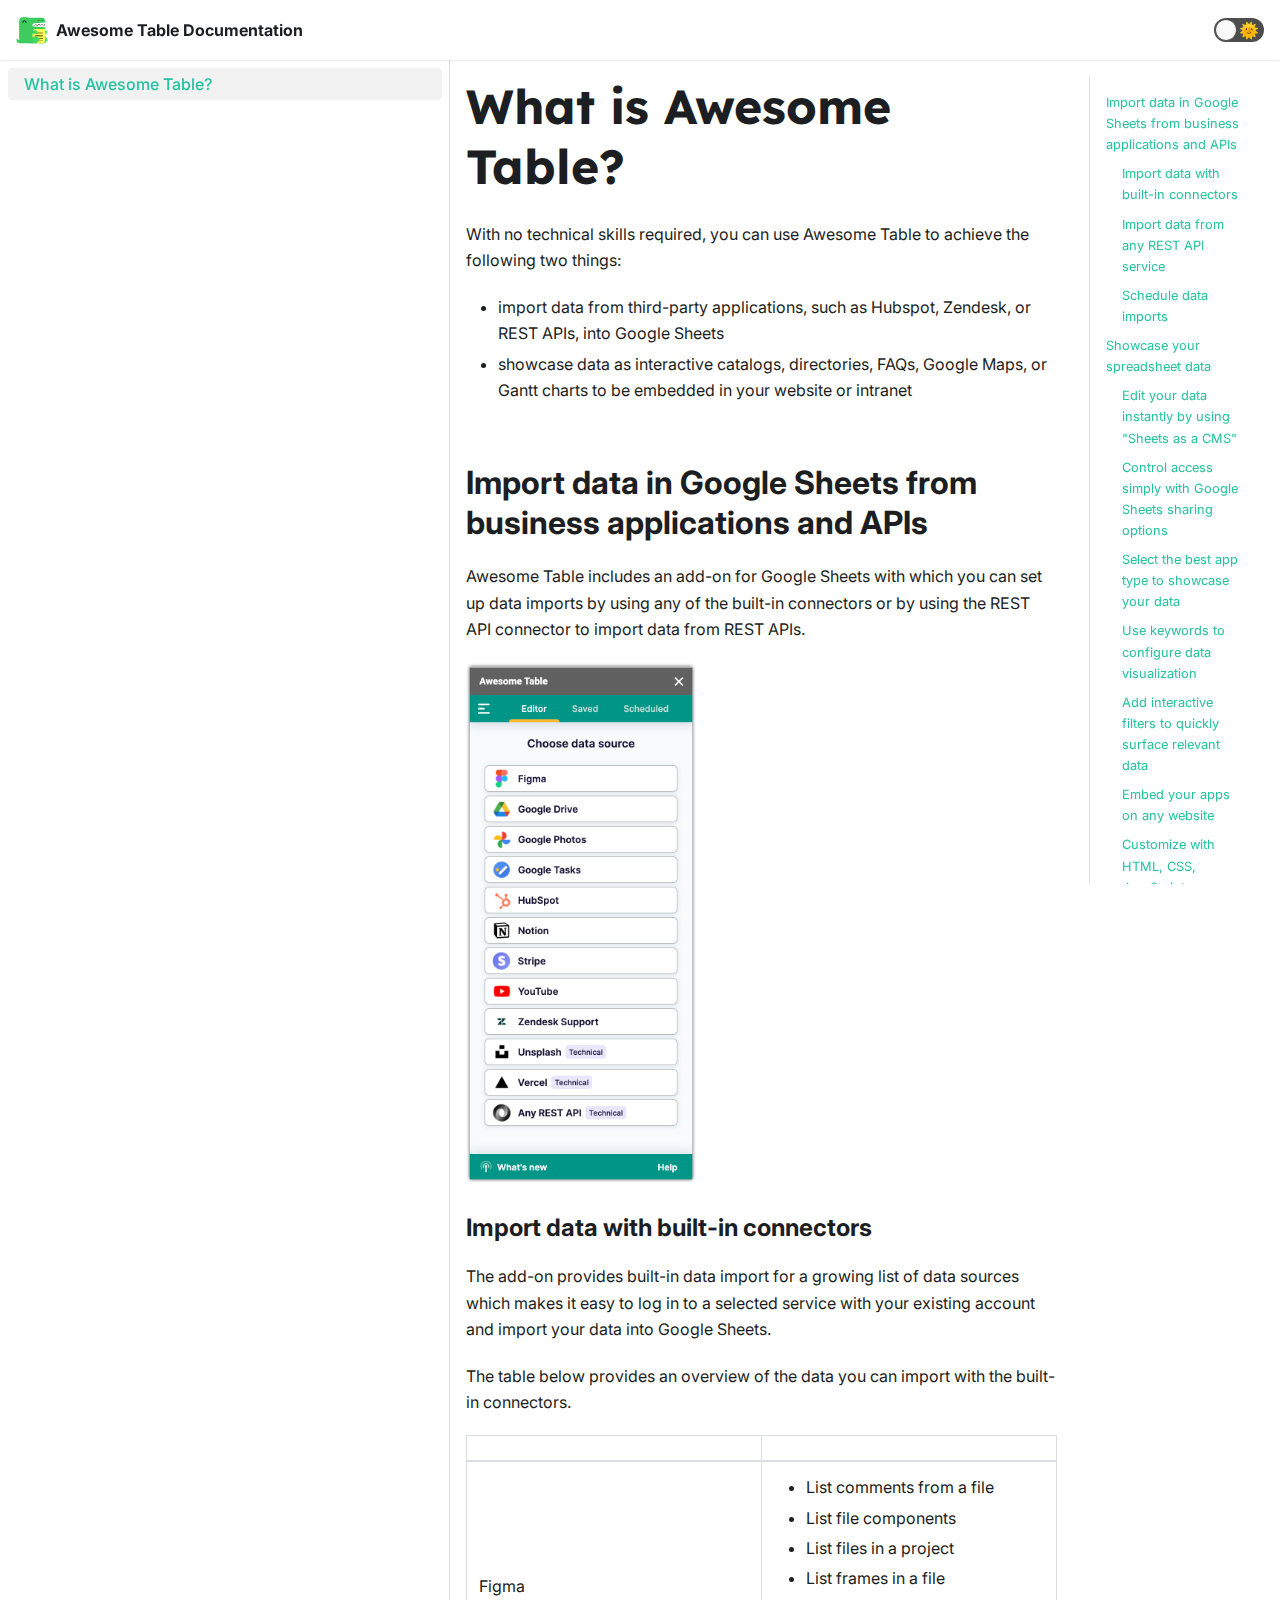
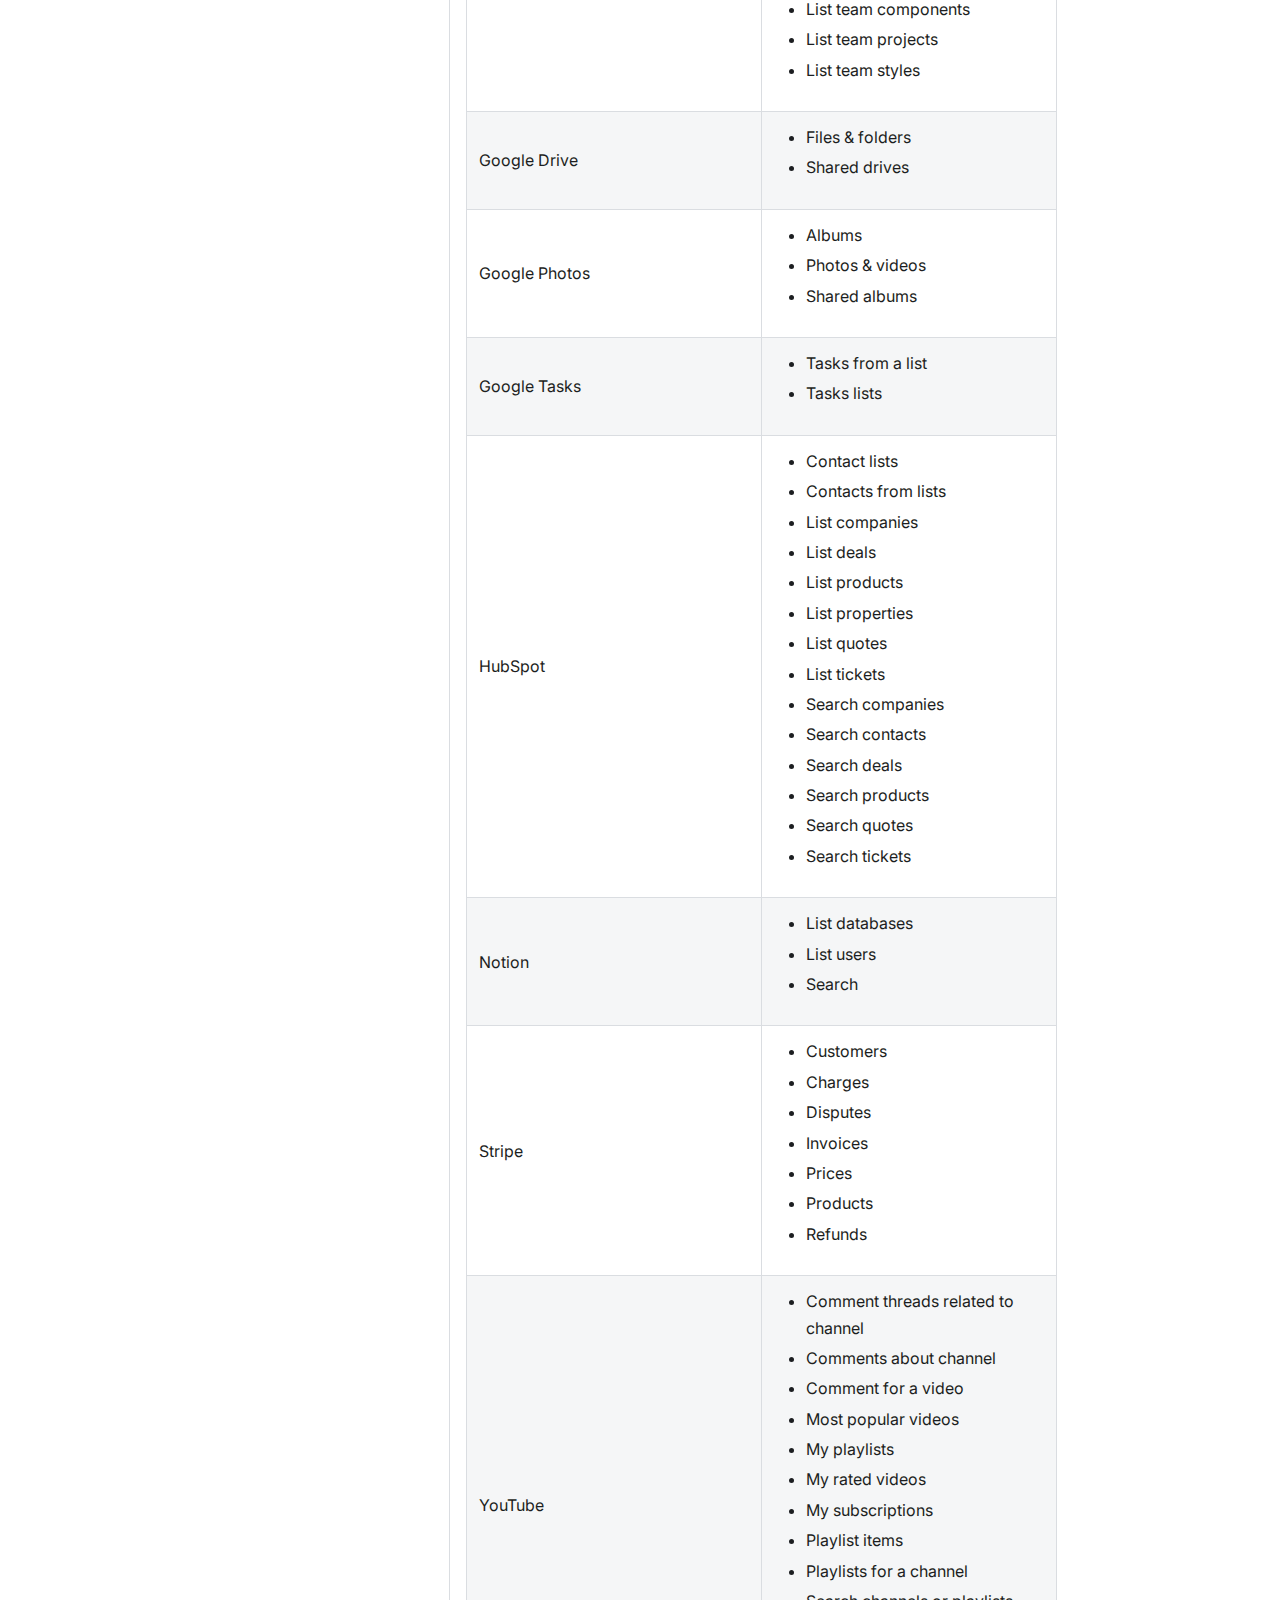
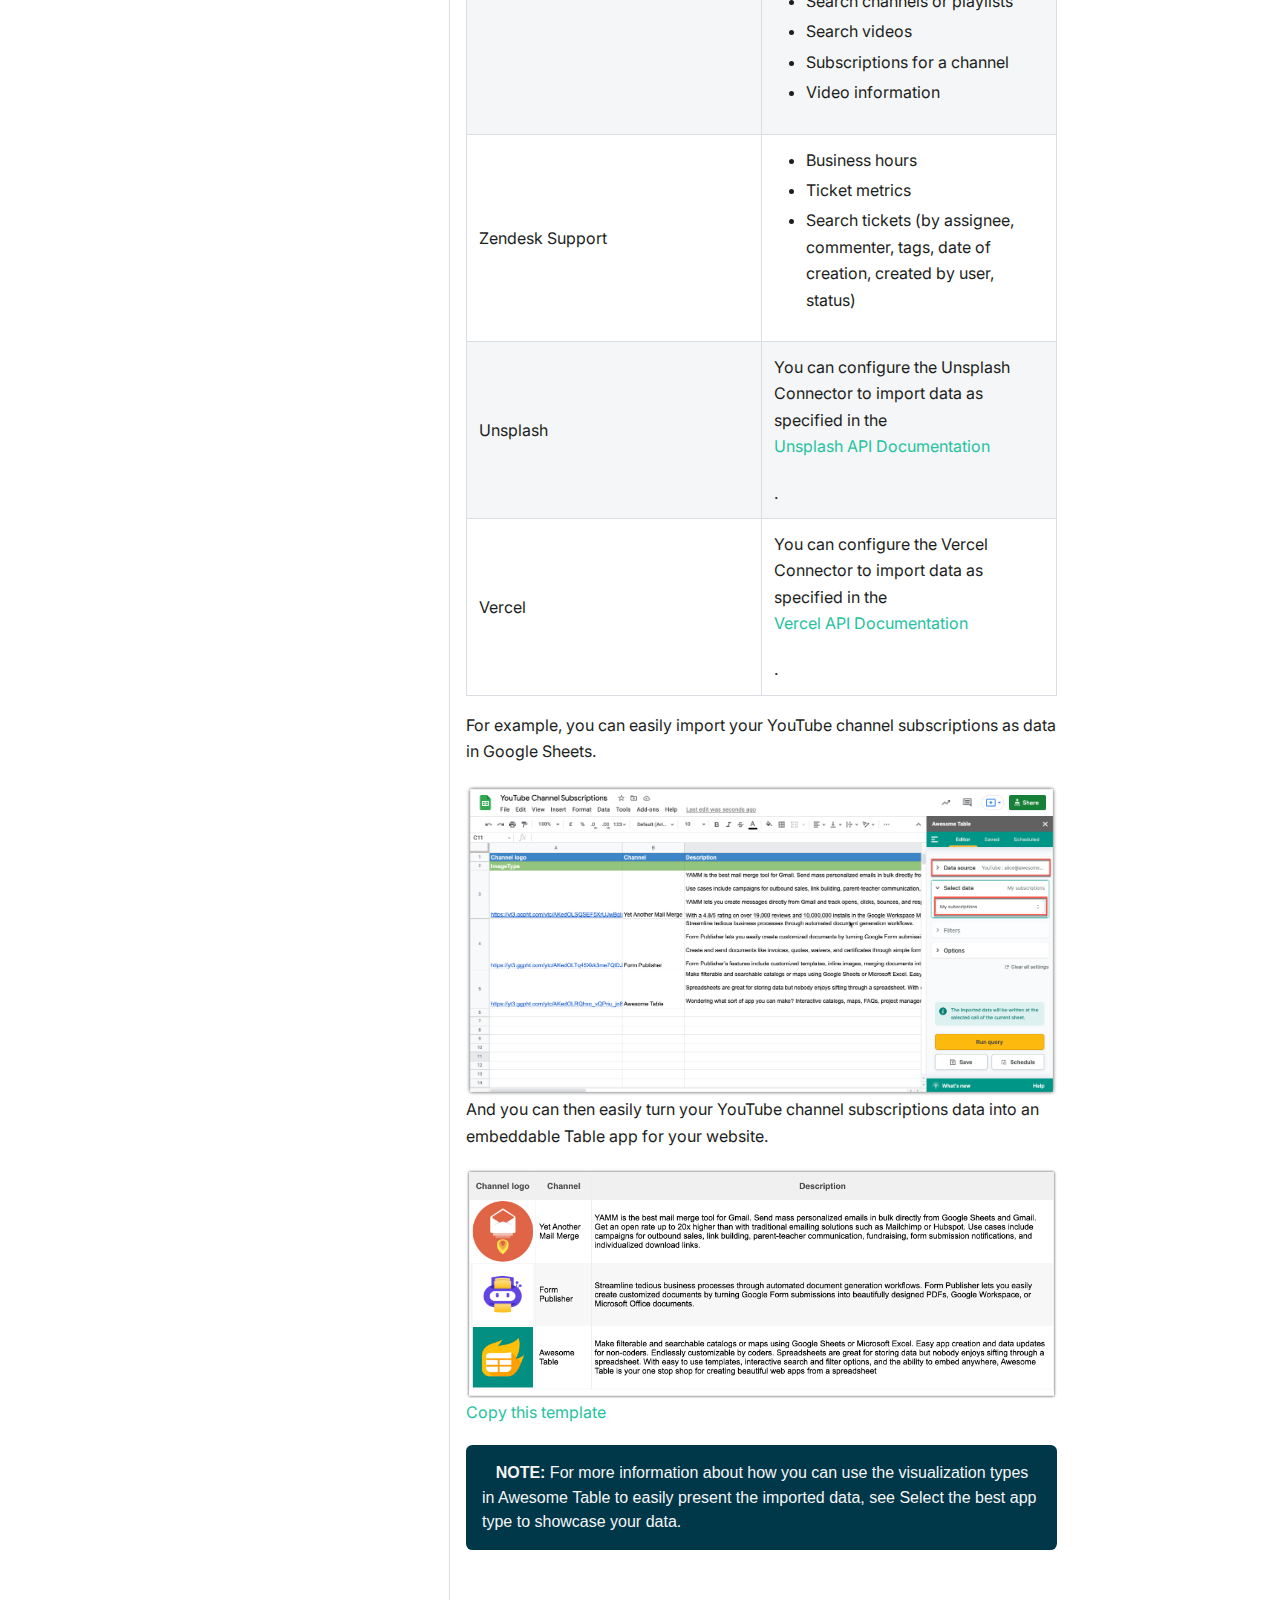
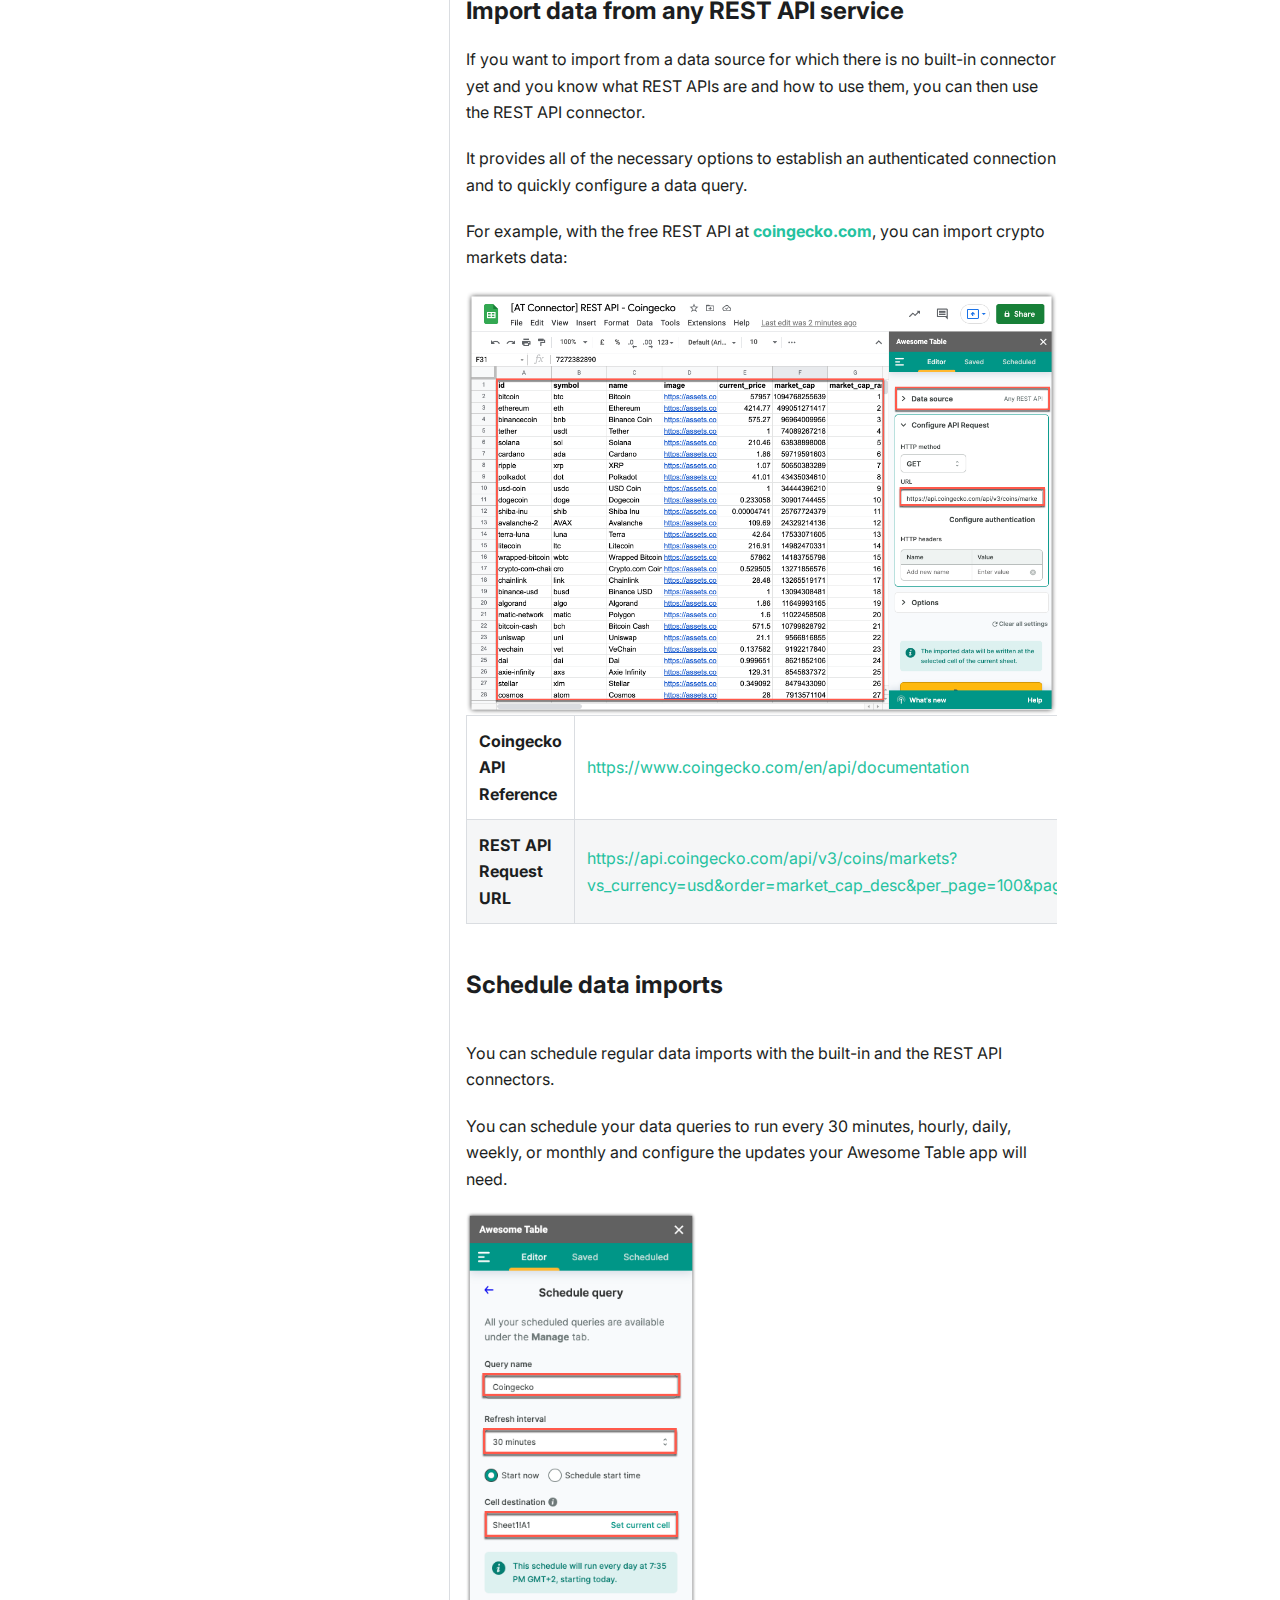
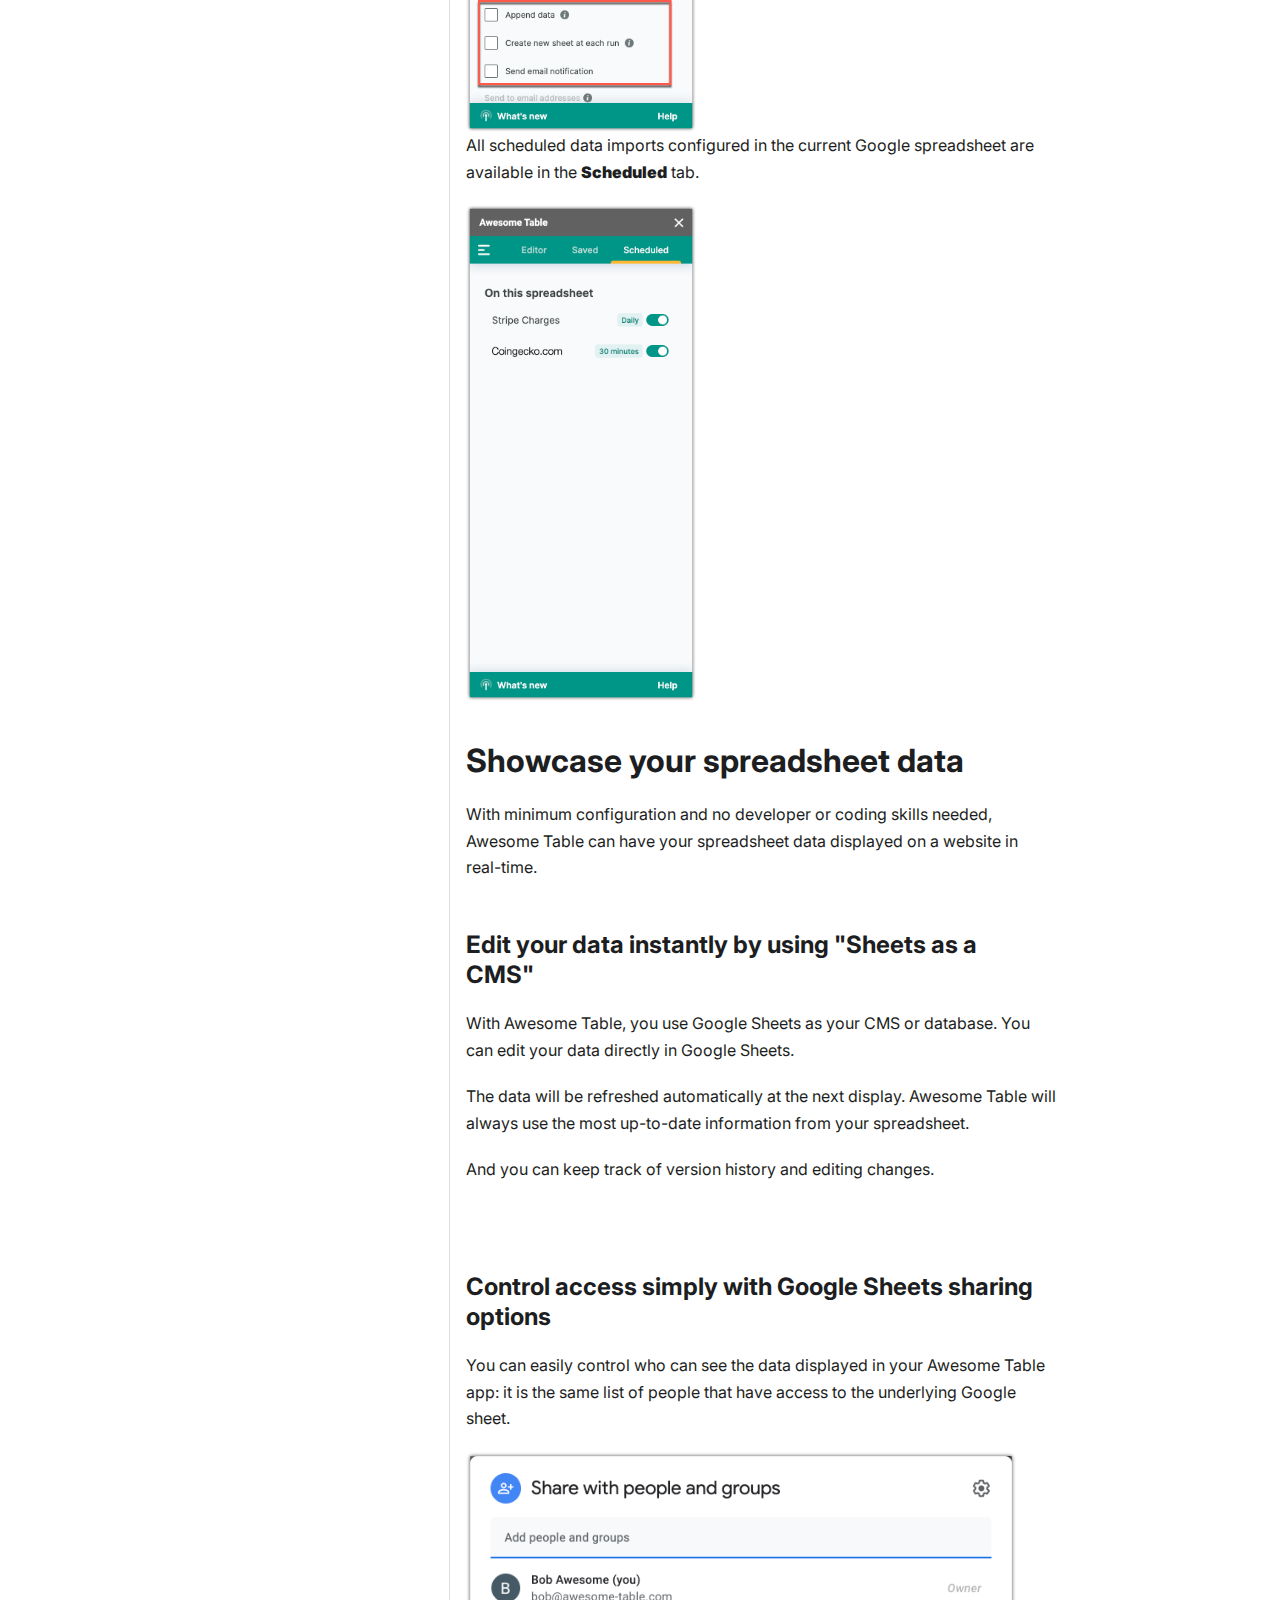
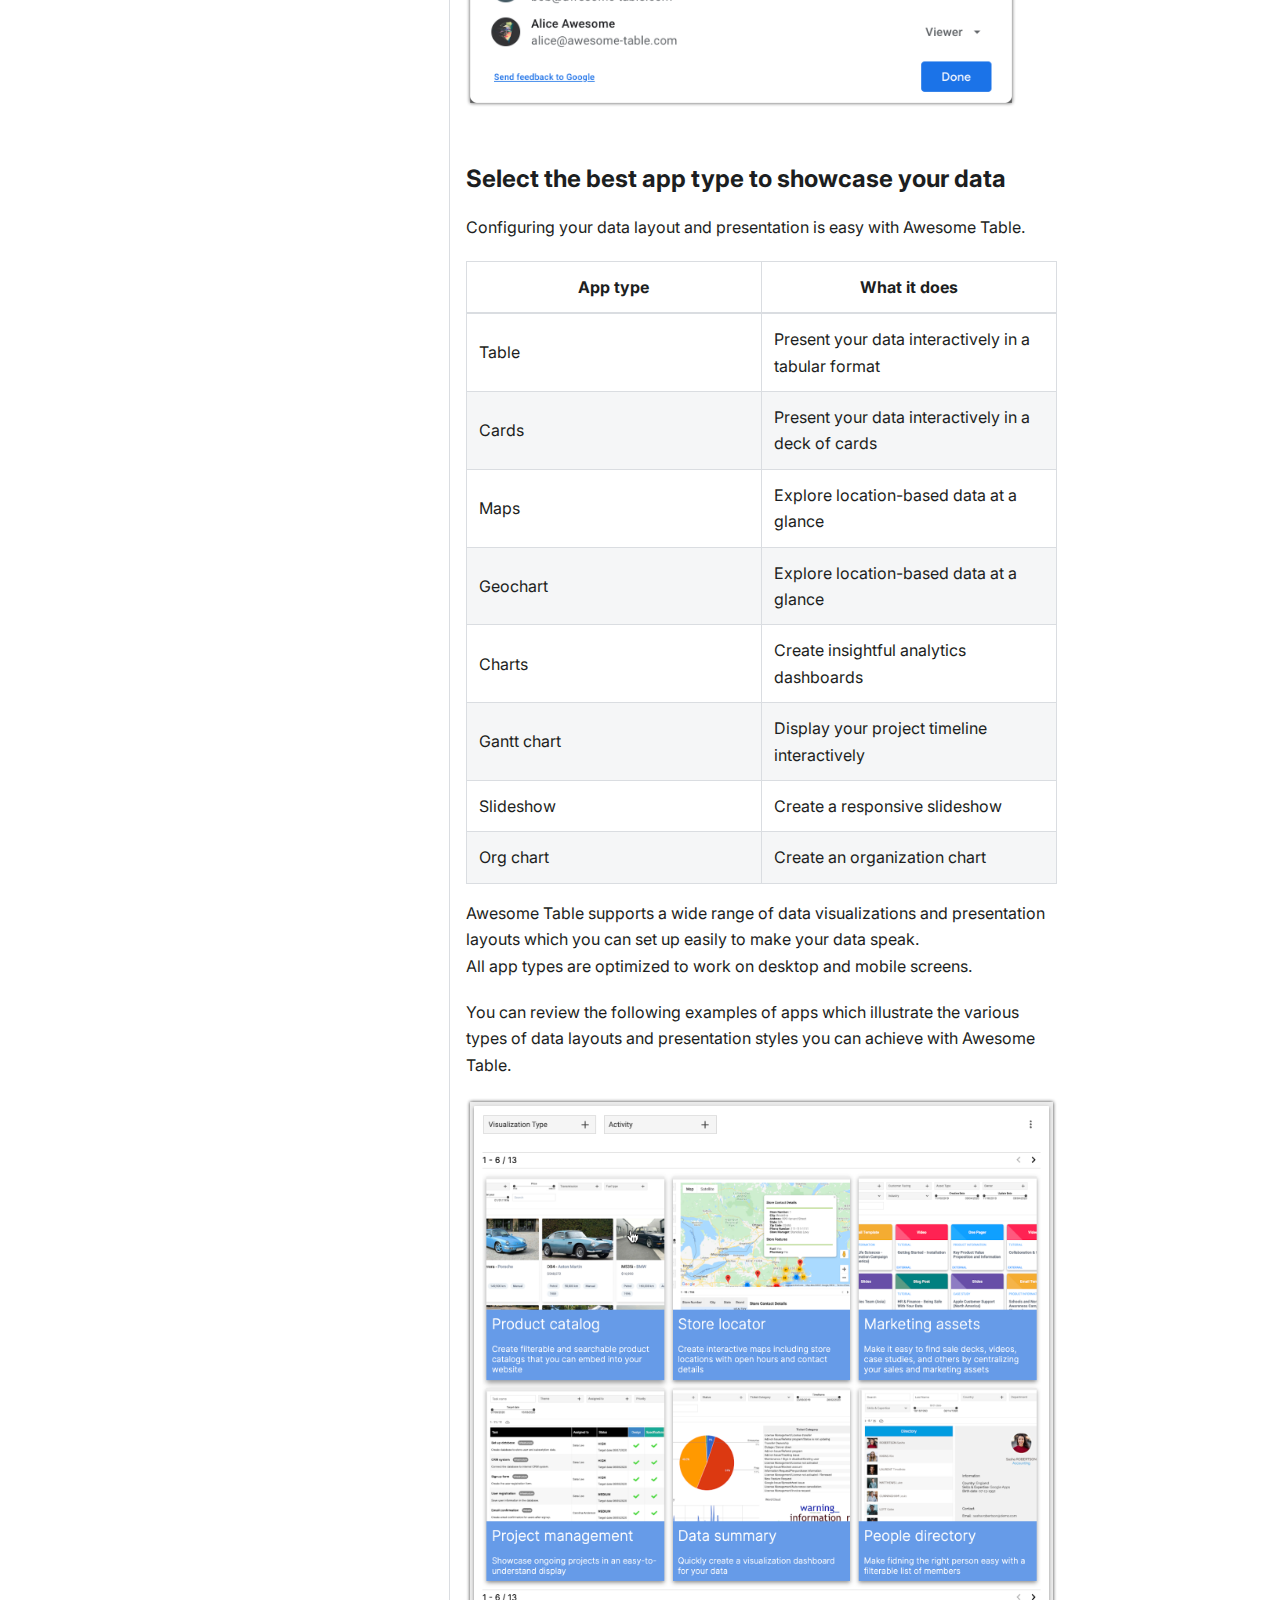
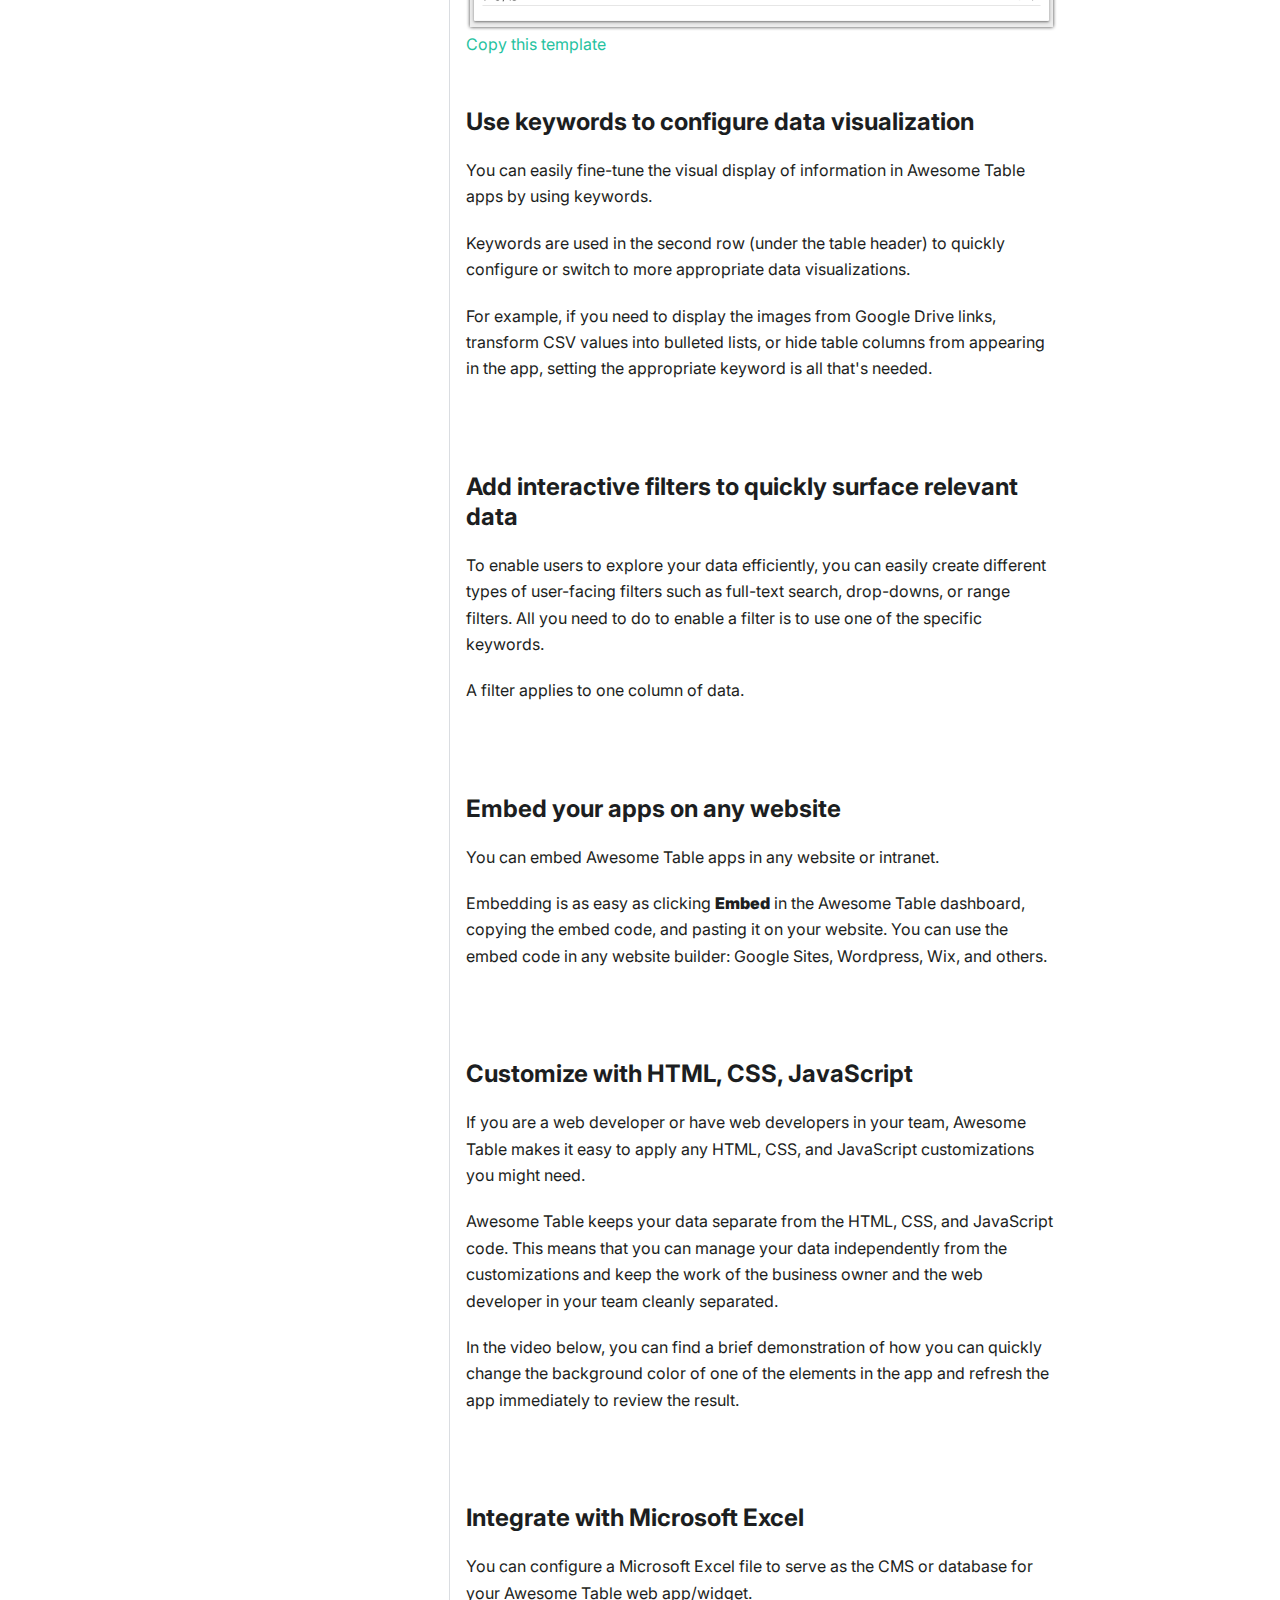
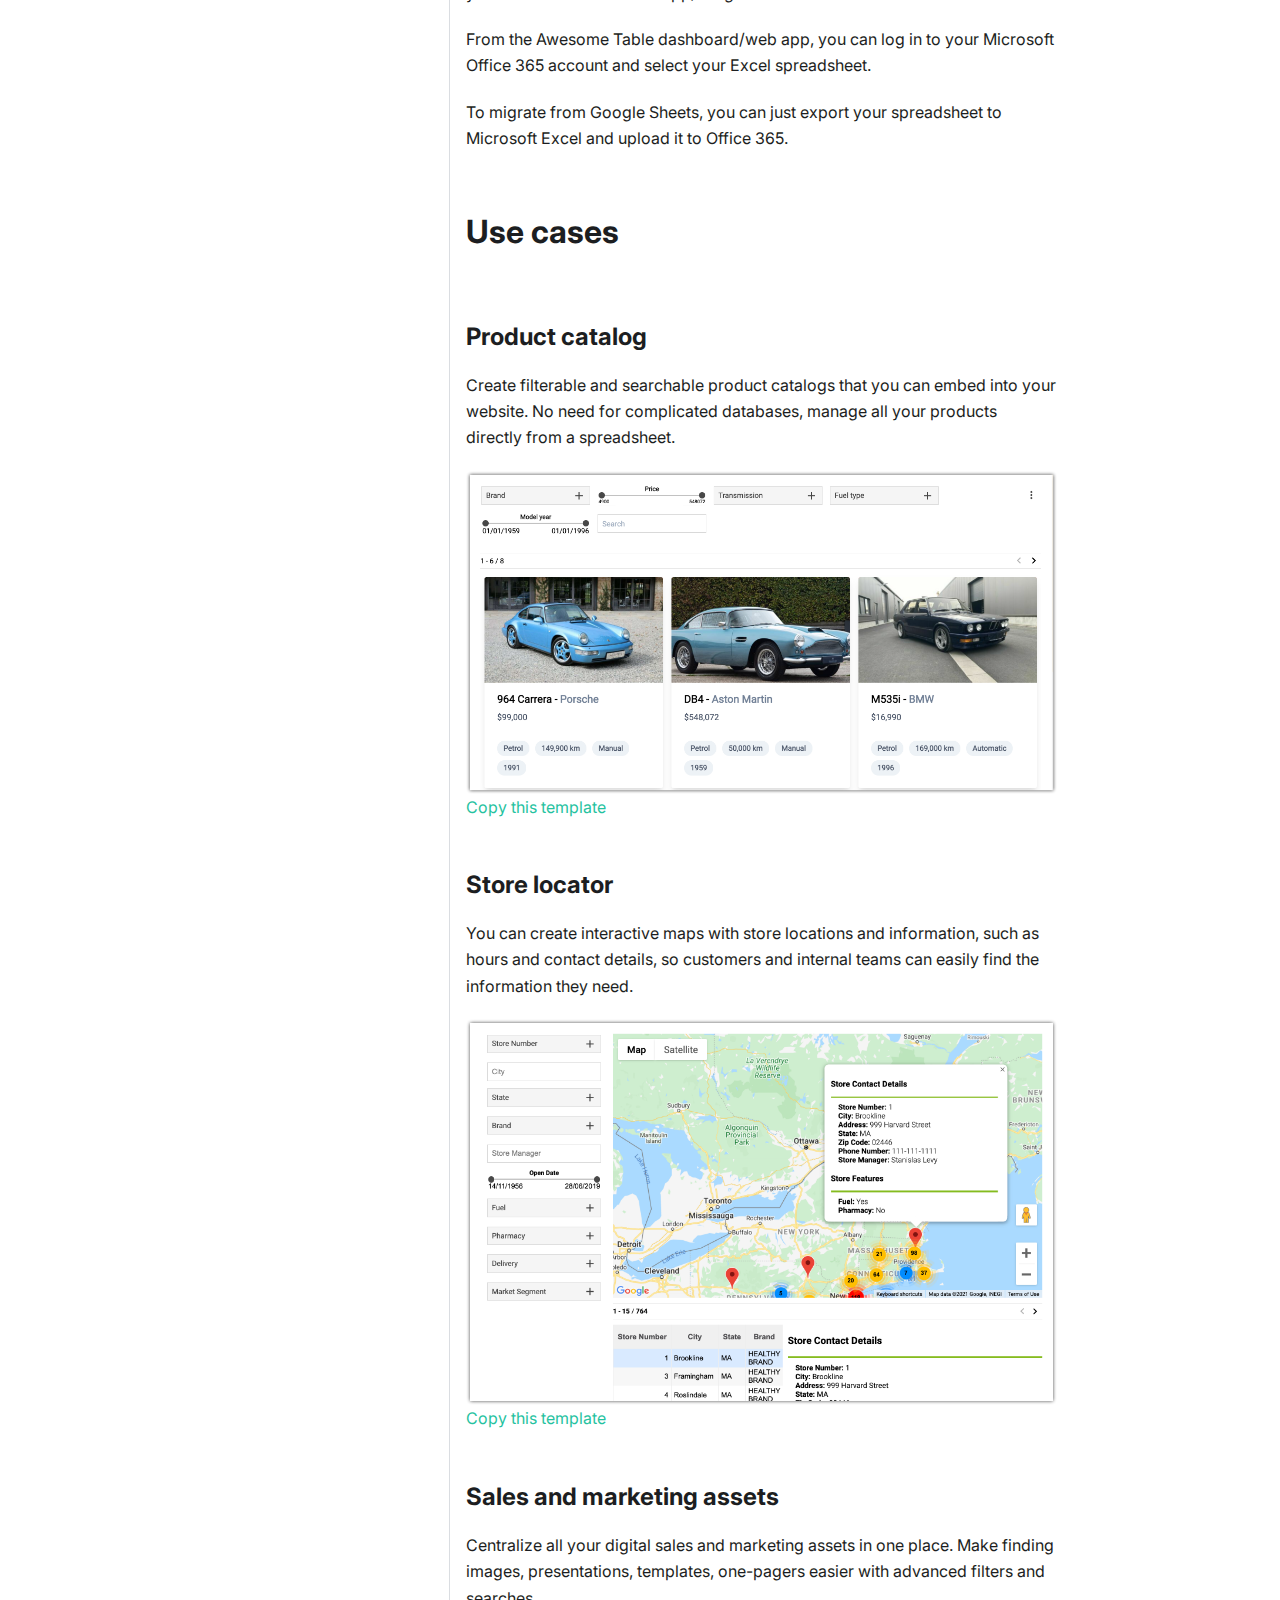
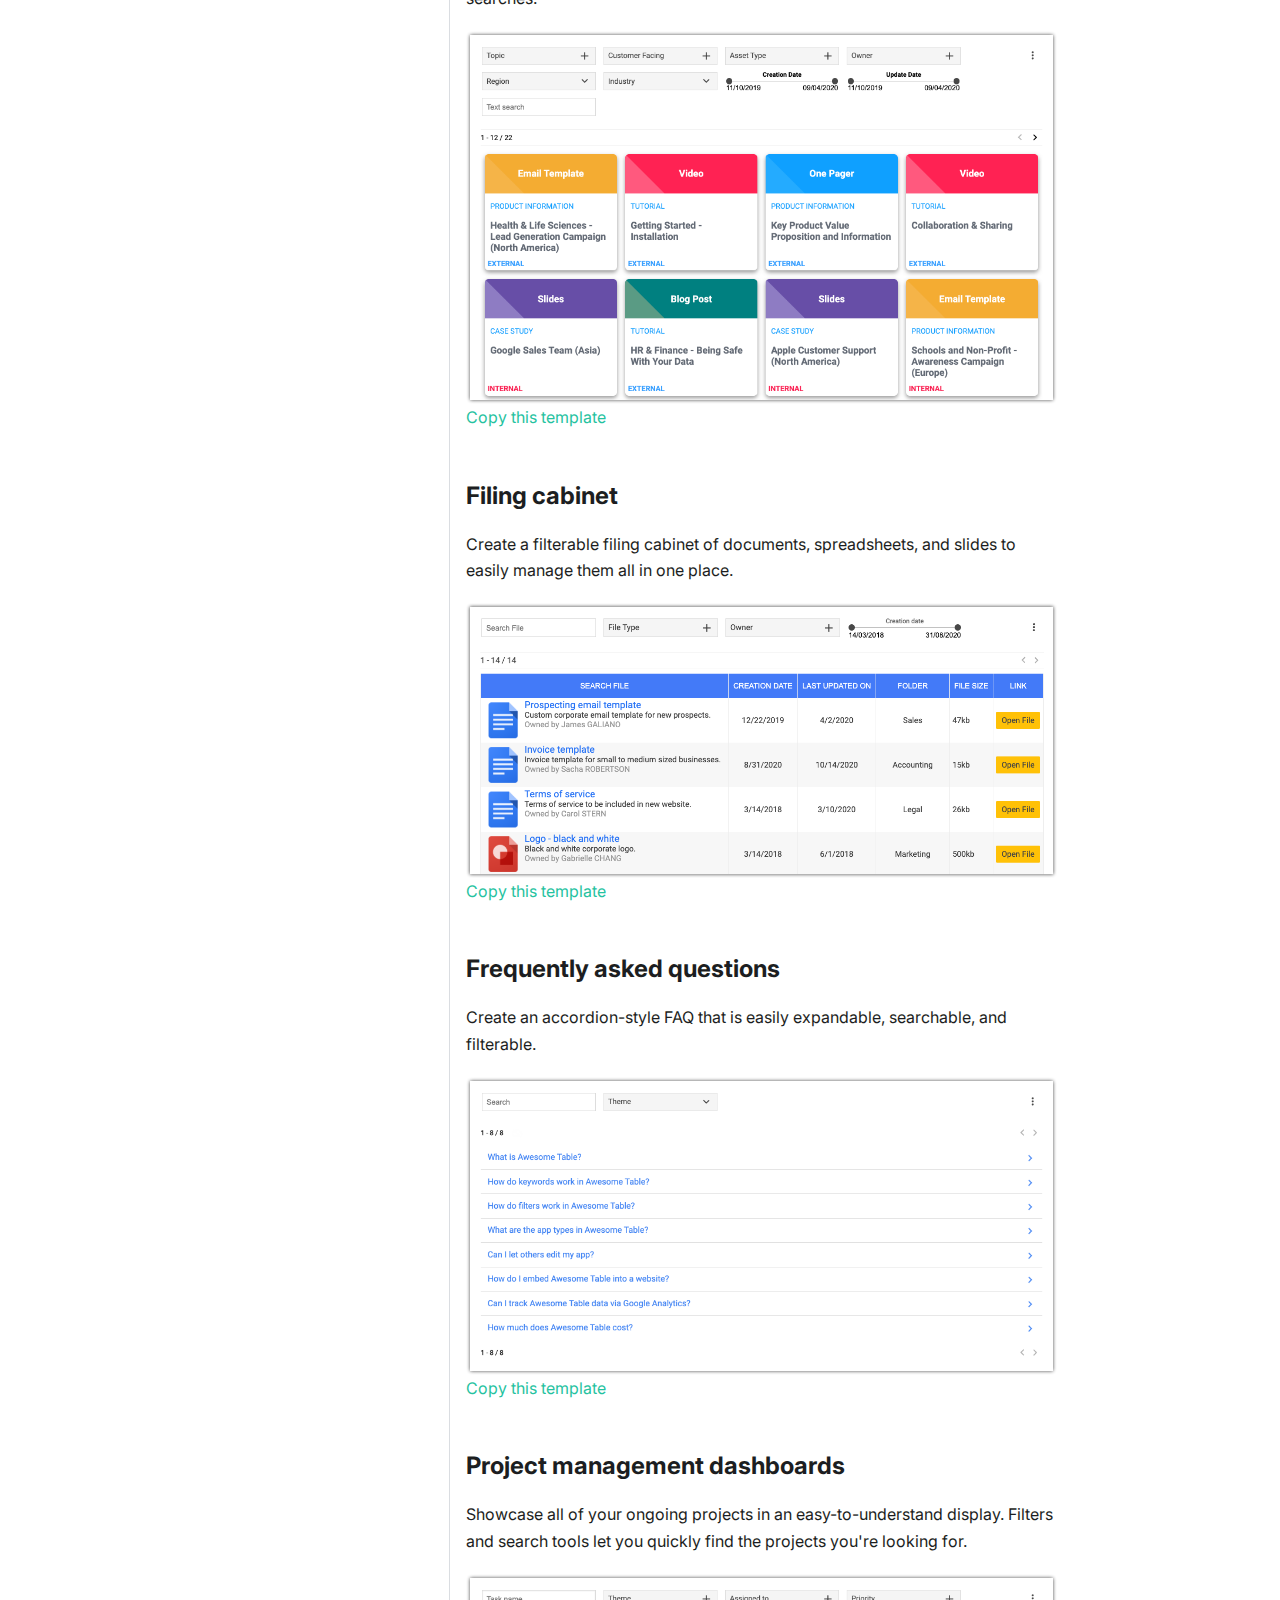
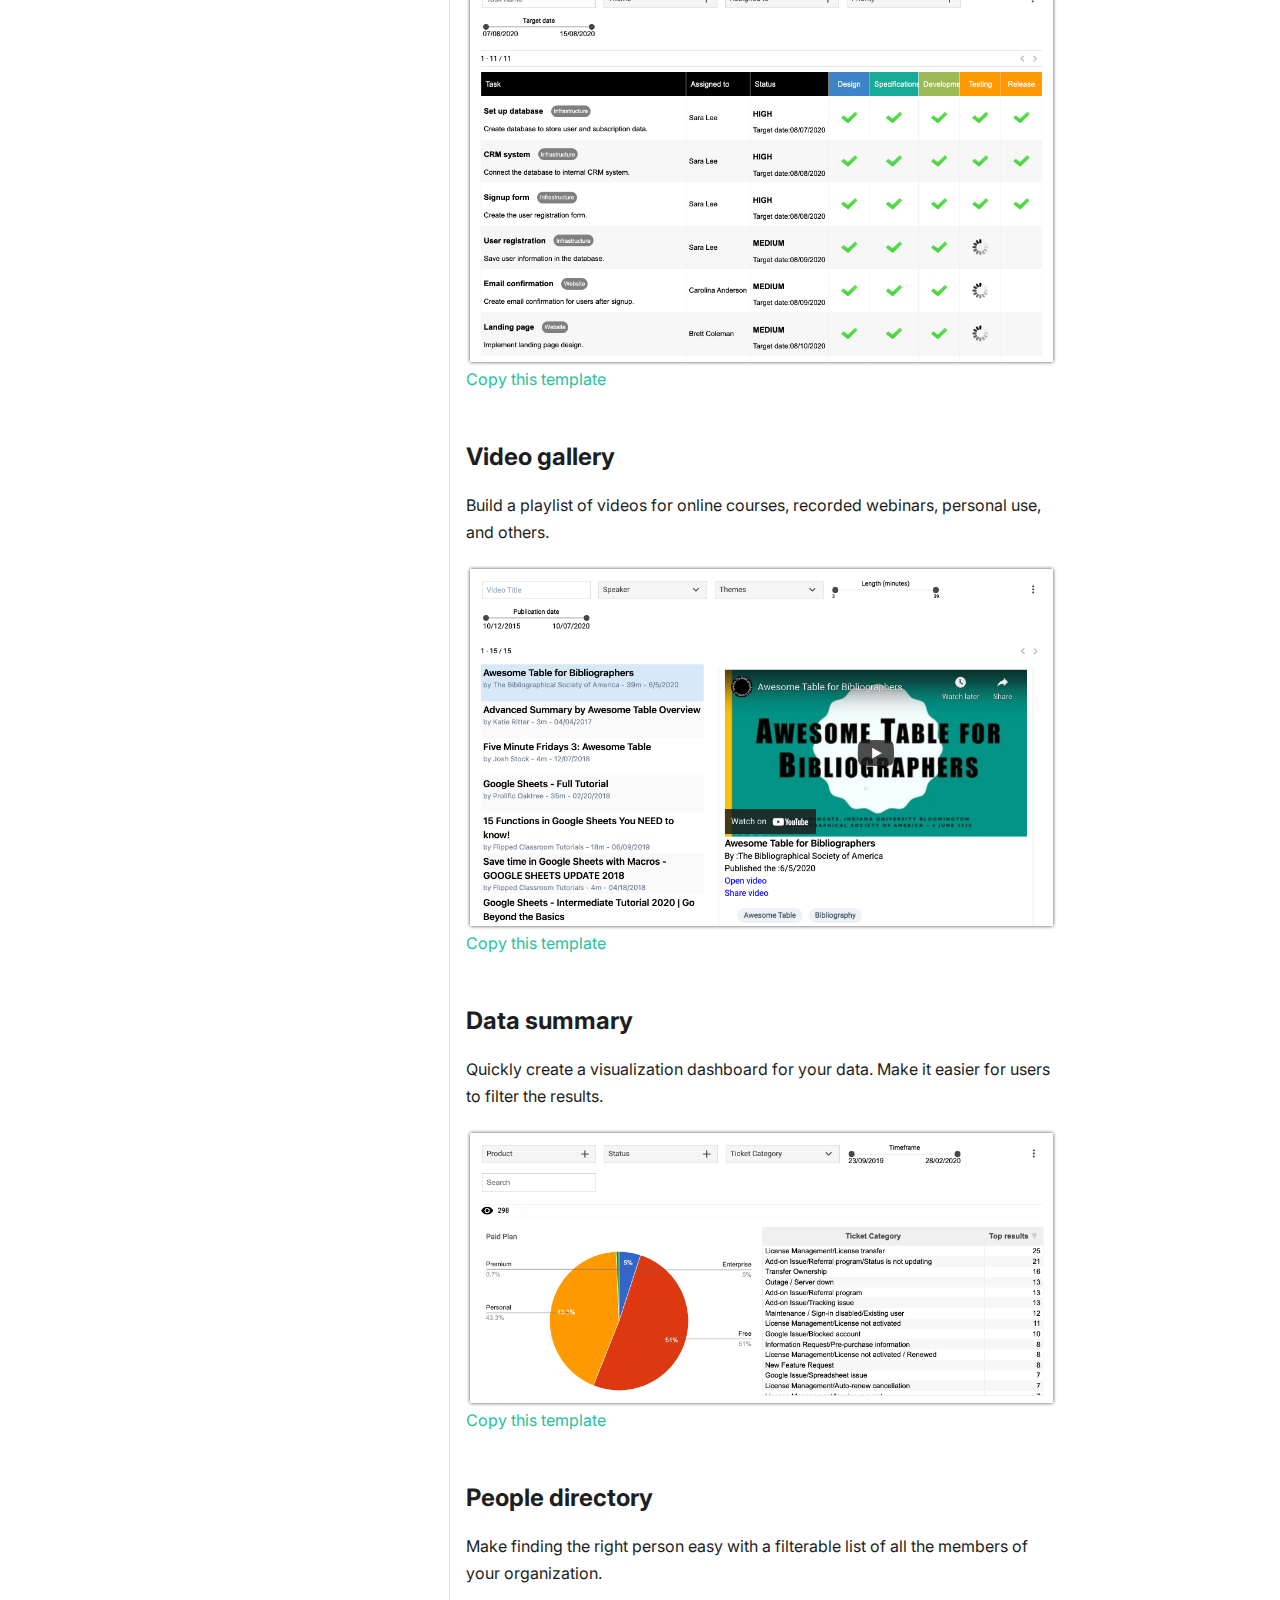
==== commit 047180e2: "Second Docusaurus build" ====
--- a/index.html
+++ b/index.html
@@ -5,13 +5,13 @@
 <meta name="viewport" content="width=device-width,initial-scale=1">
 <meta name="generator" content="Docusaurus v2.0.0-beta.13">
 <title data-react-helmet="true">What is Awesome Table? | Awesome Table Documentation</title><meta data-react-helmet="true" name="twitter:card" content="summary_large_image"><meta data-react-helmet="true" property="og:url" content="https://your-docusaurus-test-site.com/"><meta data-react-helmet="true" name="docusaurus_locale" content="en"><meta data-react-helmet="true" name="docusaurus_version" content="current"><meta data-react-helmet="true" name="docusaurus_tag" content="docs-default-current"><meta data-react-helmet="true" property="og:title" content="What is Awesome Table? | Awesome Table Documentation"><meta data-react-helmet="true" name="description" content="With no technical skills required, you can use Awesome Table to achieve the following two things:"><meta data-react-helmet="true" property="og:description" content="With no technical skills required, you can use Awesome Table to achieve the following two things:"><link data-react-helmet="true" rel="icon" href="/img/favicon.ico"><link data-react-helmet="true" rel="canonical" href="https://your-docusaurus-test-site.com/"><link data-react-helmet="true" rel="alternate" href="https://your-docusaurus-test-site.com/" hreflang="en"><link data-react-helmet="true" rel="alternate" href="https://your-docusaurus-test-site.com/" hreflang="x-default"><script data-react-helmet="true">function maybeInsertBanner(){window.__DOCUSAURUS_INSERT_BASEURL_BANNER&&insertBanner()}function insertBanner(){var n=document.getElementById("docusaurus-base-url-issue-banner-container");if(n){n.innerHTML='\n<div id="docusaurus-base-url-issue-banner" style="border: thick solid red; background-color: rgb(255, 230, 179); margin: 20px; padding: 20px; font-size: 20px;">\n   <p style="font-weight: bold; font-size: 30px;">Your Docusaurus site did not load properly.</p>\n   <p>A very common reason is a wrong site <a href="https://docusaurus.io/docs/docusaurus.config.js/#baseurl" style="font-weight: bold;">baseUrl configuration</a>.</p>\n   <p>Current configured baseUrl = <span style="font-weight: bold; color: red;">/</span>  (default value)</p>\n   <p>We suggest trying baseUrl = <span id="docusaurus-base-url-issue-banner-suggestion-container" style="font-weight: bold; color: green;"></span></p>\n</div>\n';var e=document.getElementById("docusaurus-base-url-issue-banner-suggestion-container"),s=window.location.pathname,r="/"===s.substr(-1)?s:s+"/";e.innerHTML=r}}window.__DOCUSAURUS_INSERT_BASEURL_BANNER=!0,document.addEventListener("DOMContentLoaded",maybeInsertBanner)</script><link rel="stylesheet" href="/assets/css/styles.e1361dae.css">
-<link rel="preload" href="/assets/js/runtime~main.e75d475d.js" as="script">
-<link rel="preload" href="/assets/js/main.c83ee291.js" as="script">
+<link rel="preload" href="/assets/js/runtime~main.a311fba8.js" as="script">
+<link rel="preload" href="/assets/js/main.c69c6d59.js" as="script">
 </head>
 <body>
 <script>!function(){function t(t){document.documentElement.setAttribute("data-theme",t)}var e=function(){var t=null;try{t=localStorage.getItem("theme")}catch(t){}return t}();t(null!==e?e:"light")}()</script><div id="__docusaurus">
-<div id="docusaurus-base-url-issue-banner-container"></div><div><a href="#" class="skipToContent_OuoZ">Skip to main content</a></div><nav class="navbar navbar--fixed-top"><div class="navbar__inner"><div class="navbar__items"><button aria-label="Navigation bar toggle" class="navbar__toggle clean-btn" type="button" tabindex="0"><svg width="30" height="30" viewBox="0 0 30 30" aria-hidden="true"><path stroke="currentColor" stroke-linecap="round" stroke-miterlimit="10" stroke-width="2" d="M4 7h22M4 15h22M4 23h22"></path></svg></button><a class="navbar__brand" href="/"><div class="navbar__logo"><img src="/img/logo.svg" alt="Awesome Table Documentation" class="themedImage_TMUO themedImage--light_4Vu1"><img src="/img/logo.svg" alt="Awesome Table Documentation" class="themedImage_TMUO themedImage--dark_uzRr"></div><b class="navbar__title">Awesome Table Documentation</b></a></div><div class="navbar__items navbar__items--right"><div class="toggle_iYfV toggle_2i4l toggleDisabled_xj38"><div class="toggleTrack_t-f2" role="button" tabindex="-1"><div class="toggleTrackCheck_mk7D"><span class="toggleIcon_pHJ9">🌜</span></div><div class="toggleTrackX_dm8H"><span class="toggleIcon_pHJ9">🌞</span></div><div class="toggleTrackThumb_W6To"></div></div><input type="checkbox" class="toggleScreenReader_h9qa" aria-label="Switch between dark and light mode"></div></div></div><div role="presentation" class="navbar-sidebar__backdrop"></div></nav><div class="main-wrapper docs-wrapper docs-doc-page"><div class="docPage_lDyR"><button aria-label="Scroll back to top" class="clean-btn theme-back-to-top-button backToTopButton_i9tI" type="button"></button><aside class="docSidebarContainer_0YBq"><div class="sidebar_a3j0"><nav class="menu thin-scrollbar menu_cyFh"><ul class="theme-doc-sidebar-menu menu__list"><li class="theme-doc-sidebar-item-link theme-doc-sidebar-item-link-level-1 menu__list-item"><a class="menu__link menu__link--active" aria-current="page" href="/">What is Awesome Table?</a></li></ul></nav></div></aside><main class="docMainContainer_r8cw"><div class="container padding-top--md padding-bottom--lg"><div class="row"><div class="col docItemCol_zHA2"><div class="docItemContainer_oiyr"><article><div class="tocCollapsible_aw-L theme-doc-toc-mobile tocMobile_Tx6Y"><button type="button" class="clean-btn tocCollapsibleButton_zr6a">On this page</button></div><div class="theme-doc-markdown markdown"><header><h1><a id="concept-7454" class="anchor_top_offset"></a><a id="ariaid-title1" class="anchor_top_offset"></a>What is Awesome Table?</h1></header><p xmlns="http://www.w3.org/1999/xhtml" class="shortdesc">With no technical skills required, you can use Awesome Table to achieve the following two things:</p><ul xmlns="http://www.w3.org/1999/xhtml" class="ul"><li class="li">import data from third-party applications, such as Hubspot, Zendesk, or REST APIs, into Google Sheets</li><li class="li">showcase data as interactive catalogs, directories, FAQs, Google Maps, or Gantt charts to be embedded in your website or intranet</li></ul><h2 class="anchor anchorWithStickyNavbar_y2LR" id="import-data-in-google-sheets-from-business-applications-and-apis">Import data in Google Sheets from business applications and APIs<a aria-hidden="true" class="hash-link" href="#import-data-in-google-sheets-from-business-applications-and-apis" title="Direct link to heading">​</a></h2><p xmlns="http://www.w3.org/1999/xhtml" class="p">Awesome Table includes an add-on for Google Sheets with which you can set up data imports by using any of the built-in connectors or by using the REST API connector to import data from REST APIs.</p><h2 class="anchor anchorWithStickyNavbar_y2LR" id="import-data-with-built-in-connectors">Import data with built-in connectors<a aria-hidden="true" class="hash-link" href="#import-data-with-built-in-connectors" title="Direct link to heading">​</a></h2><p xmlns="http://www.w3.org/1999/xhtml" class="p">The add-on provides built-in data import for a growing list of data sources which makes it easy to log in to a selected service with your existing account and import your data into Google Sheets.</p><p xmlns="http://www.w3.org/1999/xhtml" class="p">The table below provides an overview of the data you can import with the built-in connectors.</p><table xmlns="http://www.w3.org/1999/xhtml" class="table"><caption></caption><colgroup><col style="width:50%"><col style="width:50%"></colgroup><thead class="thead"><tr><th class="entry anchor_top_offset" id="concept-7454__entry__1"></th><th class="entry anchor_top_offset" id="concept-7454__entry__2"></th></tr></thead><tbody class="tbody"><tr><td class="entry" headers="concept-7454__entry__1 concept-7454__entry__2 ">Figma</td><td class="entry" headers="concept-7454__entry__1 concept-7454__entry__2 ">         <ul class="ul"><li class="li">List comments from a file</li><li class="li">List file components</li><li class="li">List files in a project</li><li class="li">List frames in a file</li><li class="li">List team components</li><li class="li">List team projects</li><li class="li">List team styles</li></ul>       </td></tr><tr><td class="entry" headers="concept-7454__entry__1 concept-7454__entry__2 ">Google Drive</td><td class="entry" headers="concept-7454__entry__1 concept-7454__entry__2 ">         <ul class="ul"><li class="li">Files &amp; folders</li><li class="li">Shared drives</li></ul>       </td></tr><tr><td class="entry" headers="concept-7454__entry__1 concept-7454__entry__2 ">Google Photos</td><td class="entry" headers="concept-7454__entry__1 concept-7454__entry__2 ">         <ul class="ul"><li class="li">Albums</li><li class="li">Photos &amp; videos</li><li class="li">Shared albums</li></ul>       </td></tr><tr><td class="entry" headers="concept-7454__entry__1 concept-7454__entry__2 ">Google Tasks</td><td class="entry" headers="concept-7454__entry__1 concept-7454__entry__2 ">         <ul class="ul"><li class="li">Tasks from a list</li><li class="li">Tasks lists</li></ul>       </td></tr><tr><td class="entry" headers="concept-7454__entry__1 concept-7454__entry__2 ">HubSpot</td><td class="entry" headers="concept-7454__entry__1 concept-7454__entry__2 ">         <ul class="ul"><li class="li">Contact lists</li><li class="li">Contacts from lists</li><li class="li">List companies</li><li class="li">List deals</li><li class="li">List products</li><li class="li">List properties</li><li class="li">List quotes</li><li class="li">List tickets</li><li class="li">Search companies</li><li class="li">Search contacts</li><li class="li">Search deals</li><li class="li">Search products</li><li class="li">Search quotes</li><li class="li">Search tickets</li></ul>       </td></tr><tr><td class="entry" headers="concept-7454__entry__1 concept-7454__entry__2 ">Notion</td><td class="entry" headers="concept-7454__entry__1 concept-7454__entry__2 ">         <ul class="ul"><li class="li">List databases</li><li class="li">List users</li><li class="li">Search</li></ul>       </td></tr><tr><td class="entry" headers="concept-7454__entry__1 concept-7454__entry__2 ">Stripe</td><td class="entry" headers="concept-7454__entry__1 concept-7454__entry__2 ">         <ul class="ul"><li class="li">Customers</li><li class="li">Charges</li><li class="li">Disputes</li><li class="li">Invoices</li><li class="li">Prices</li><li class="li">Products</li><li class="li">Refunds</li></ul>       </td></tr><tr><td class="entry" headers="concept-7454__entry__1 concept-7454__entry__2 ">YouTube</td><td class="entry" headers="concept-7454__entry__1 concept-7454__entry__2 ">         <ul class="ul"><li class="li">Comment threads related to channel</li><li class="li">Comments about channel</li><li class="li">Comment for a video</li><li class="li">Most popular videos</li><li class="li">My playlists</li><li class="li">My rated videos</li><li class="li">My subscriptions</li><li class="li">Playlist items</li><li class="li">Playlists for a channel</li><li class="li">Search channels or playlists</li><li class="li">Search videos</li><li class="li">Subscriptions for a channel</li><li class="li">Video information</li></ul>       </td></tr><tr><td class="entry" headers="concept-7454__entry__1 concept-7454__entry__2 ">Zendesk Support</td><td class="entry" headers="concept-7454__entry__1 concept-7454__entry__2 ">         <ul class="ul"><li class="li">Business hours</li><li class="li">Ticket metrics</li><li class="li">Search tickets (by assignee, commenter, tags, date of creation, created by user, status)</li></ul>       </td></tr><tr><td class="entry" headers="concept-7454__entry__1 concept-7454__entry__2 ">Unsplash</td><td class="entry" headers="concept-7454__entry__1 concept-7454__entry__2 ">You can configure the Unsplash Connector to import data as specified in the <p class="p"><a href="https://unsplash.com/documentation" target="_blank" rel="noopener noreferrer" class="xref j-external-link">Unsplash API Documentation</a></p>.</td></tr><tr><td class="entry" headers="concept-7454__entry__1 concept-7454__entry__2 ">Vercel</td><td class="entry" headers="concept-7454__entry__1 concept-7454__entry__2 ">You can configure the Vercel Connector to import data as specified in the <p class="p"><a href="https://vercel.com/docs/rest-api" target="_blank" rel="noopener noreferrer" class="xref j-external-link">Vercel API Documentation</a></p>.</td></tr></tbody></table><p xmlns="http://www.w3.org/1999/xhtml" class="p">For example, you can easily import your YouTube channel subscriptions as data in Google Sheets. </p><img xmlns="http://www.w3.org/1999/xhtml" class="image" src="/a34939b0-5cd4-11ec-af65-02426ae7396c.png"><p xmlns="http://www.w3.org/1999/xhtml" class="p"><a href="https://app.awesome-table.com/-MmT00XxlB48WWByg7Wl/preview" target="_blank" rel="noopener noreferrer" class="xref j-external-link">Copy this template</a></p><div xmlns="http://www.w3.org/1999/xhtml" class="p"><div class="note note note_note"><span class="note__title">Note:</span>  For more information about how you can use the visualization types in Awesome Table to easily present the imported data, see <a href="https://support.awesome-table.com/hc/en-us/articles/360000346939-What-is-Awesome-Table-#h_dbbb43a3-b19f-4a2d-b4b0-681c5695debe" target="_blank" rel="noopener noreferrer" class="xref j-external-link">Select the best app type to showcase your data</a>.</div></div><h2 class="anchor anchorWithStickyNavbar_y2LR" id="import-data-from-any-rest-api-service">Import data from any REST API service<a aria-hidden="true" class="hash-link" href="#import-data-from-any-rest-api-service" title="Direct link to heading">​</a></h2><p xmlns="http://www.w3.org/1999/xhtml" class="p">If you want to import from a data source for which there is no built-in connector yet and you know what REST APIs are and how to use them, you can then use the REST API connector.</p><p xmlns="http://www.w3.org/1999/xhtml" class="p">It provides all of the necessary options to establish an authenticated connection and to quickly configure a data query.</p><p xmlns="http://www.w3.org/1999/xhtml" class="p">For example, with the free REST API at <strong class="ph b"><a href="https://coingecko.com/" target="_blank" rel="noopener noreferrer" class="xref j-external-link">coingecko.com</a></strong>, you can import crypto markets data:</p><img xmlns="http://www.w3.org/1999/xhtml" class="image" src="/a34d7f70-5cd4-11ec-af65-02426ae7396c.png"><table xmlns="http://www.w3.org/1999/xhtml" class="table"><caption></caption><colgroup><col style="width:50%"><col style="width:50%"></colgroup><tbody class="tbody"><tr><td class="entry"><strong class="ph b">Coingecko API Reference</strong></td><td class="entry"><a href="https://www.coingecko.com/en/api/documentation" target="_blank" rel="noopener noreferrer" class="xref j-external-link">https://www.coingecko.com/en/api/documentation</a></td></tr><tr><td class="entry"><strong class="ph b">REST API Request URL</strong></td><td class="entry"><a href="https://api.coingecko.com/api/v3/coins/markets?vs_currency=usd&amp;order=market_cap_desc&amp;per_page=100&amp;page=1&amp;sparkline=false&amp;price_change_percentage=24h" target="_blank" rel="noopener noreferrer" class="xref j-external-link">https://api.coingecko.com/api/v3/coins/markets?vs_currency=usd&amp;order=market_cap_desc&amp;per_page=100&amp;page=1&amp;sparkline=false&amp;price_change_percentage=24h</a></td></tr></tbody></table><p xmlns="http://www.w3.org/1999/xhtml" class="p">You can schedule regular data imports with the built-in and the REST API connectors.</p><p xmlns="http://www.w3.org/1999/xhtml" class="p">You can schedule your data queries to run every 30 minutes, hourly, daily, weekly, or monthly and configure the updates your Awesome Table app will need.</p><img xmlns="http://www.w3.org/1999/xhtml" class="image" width="230" src="/a35a50b0-5cd4-11ec-af65-02426ae7396c.png"><p xmlns="http://www.w3.org/1999/xhtml" class="p">   All scheduled data imports configured in the current Google spreadsheet are available in the <span class="ph uicontrol">Scheduled</span> tab.</p><img xmlns="http://www.w3.org/1999/xhtml" class="image" width="230" src="/a3626700-5cd4-11ec-af65-02426ae7396c.png"></div></article><nav class="pagination-nav docusaurus-mt-lg" aria-label="Docs pages navigation"><div class="pagination-nav__item"></div><div class="pagination-nav__item pagination-nav__item--next"></div></nav></div></div><div class="col col--3"><div class="tableOfContents_vrFS thin-scrollbar theme-doc-toc-desktop"><ul class="table-of-contents table-of-contents__left-border"><li><a href="#import-data-in-google-sheets-from-business-applications-and-apis" class="table-of-contents__link toc-highlight">Import data in Google Sheets from business applications and APIs</a></li><li><a href="#import-data-with-built-in-connectors" class="table-of-contents__link toc-highlight">Import data with built-in connectors</a></li><li><a href="#import-data-from-any-rest-api-service" class="table-of-contents__link toc-highlight">Import data from any REST API service</a></li></ul></div></div></div></div></main></div></div><footer class="footer footer--dark"><div class="container"><div class="footer__bottom text--center"><div class="footer__copyright">Copyright © 2021.</div></div></div></footer></div>
-<script src="/assets/js/runtime~main.e75d475d.js"></script>
-<script src="/assets/js/main.c83ee291.js"></script>
+<div id="docusaurus-base-url-issue-banner-container"></div><div><a href="#" class="skipToContent_OuoZ">Skip to main content</a></div><nav class="navbar navbar--fixed-top"><div class="navbar__inner"><div class="navbar__items"><button aria-label="Navigation bar toggle" class="navbar__toggle clean-btn" type="button" tabindex="0"><svg width="30" height="30" viewBox="0 0 30 30" aria-hidden="true"><path stroke="currentColor" stroke-linecap="round" stroke-miterlimit="10" stroke-width="2" d="M4 7h22M4 15h22M4 23h22"></path></svg></button><a class="navbar__brand" href="/"><div class="navbar__logo"><img src="/img/logo.svg" alt="Awesome Table Documentation" class="themedImage_TMUO themedImage--light_4Vu1"><img src="/img/logo.svg" alt="Awesome Table Documentation" class="themedImage_TMUO themedImage--dark_uzRr"></div><b class="navbar__title">Awesome Table Documentation</b></a></div><div class="navbar__items navbar__items--right"><div class="toggle_iYfV toggle_2i4l toggleDisabled_xj38"><div class="toggleTrack_t-f2" role="button" tabindex="-1"><div class="toggleTrackCheck_mk7D"><span class="toggleIcon_pHJ9">🌜</span></div><div class="toggleTrackX_dm8H"><span class="toggleIcon_pHJ9">🌞</span></div><div class="toggleTrackThumb_W6To"></div></div><input type="checkbox" class="toggleScreenReader_h9qa" aria-label="Switch between dark and light mode"></div></div></div><div role="presentation" class="navbar-sidebar__backdrop"></div></nav><div class="main-wrapper docs-wrapper docs-doc-page"><div class="docPage_lDyR"><button aria-label="Scroll back to top" class="clean-btn theme-back-to-top-button backToTopButton_i9tI" type="button"></button><aside class="docSidebarContainer_0YBq"><div class="sidebar_a3j0"><nav class="menu thin-scrollbar menu_cyFh"><ul class="theme-doc-sidebar-menu menu__list"><li class="theme-doc-sidebar-item-link theme-doc-sidebar-item-link-level-1 menu__list-item"><a class="menu__link menu__link--active" aria-current="page" href="/">What is Awesome Table?</a></li></ul></nav></div></aside><main class="docMainContainer_r8cw"><div class="container padding-top--md padding-bottom--lg"><div class="row"><div class="col docItemCol_zHA2"><div class="docItemContainer_oiyr"><article><div class="tocCollapsible_aw-L theme-doc-toc-mobile tocMobile_Tx6Y"><button type="button" class="clean-btn tocCollapsibleButton_zr6a">On this page</button></div><div class="theme-doc-markdown markdown"><header><h1><a id="concept-7454" class="anchor_top_offset"></a><a id="ariaid-title1" class="anchor_top_offset"></a>What is Awesome Table?</h1></header><p xmlns="http://www.w3.org/1999/xhtml" class="shortdesc">With no technical skills required, you can use Awesome Table to achieve the following two things:</p><ul xmlns="http://www.w3.org/1999/xhtml" class="ul"><li class="li">import data from third-party applications, such as Hubspot, Zendesk, or REST APIs, into Google Sheets</li><li class="li">showcase data as interactive catalogs, directories, FAQs, Google Maps, or Gantt charts to be embedded in your website or intranet</li></ul><h2 class="anchor anchorWithStickyNavbar_y2LR" id="import-data-in-google-sheets-from-business-applications-and-apis"><a id="concept-1415" class="anchor_top_offset"></a>Import data in Google Sheets from business applications and APIs<a aria-hidden="true" class="hash-link" href="#import-data-in-google-sheets-from-business-applications-and-apis" title="Direct link to heading">​</a></h2><p xmlns="http://www.w3.org/1999/xhtml" class="shortdesc">Awesome Table includes an add-on for Google Sheets with which you can set up data imports by using any of the built-in connectors or by using the REST API connector to import data from REST APIs.</p><img xmlns="http://www.w3.org/1999/xhtml" class="image" width="230" src="/a3440990-5cd4-11ec-af65-02426ae7396c.png"><h3 class="anchor anchorWithStickyNavbar_y2LR" id="import-data-with-built-in-connectors"><a id="concept-1022" class="anchor_top_offset"></a>Import data with built-in connectors<a aria-hidden="true" class="hash-link" href="#import-data-with-built-in-connectors" title="Direct link to heading">​</a></h3><p xmlns="http://www.w3.org/1999/xhtml" class="shortdesc">The add-on provides built-in data import for a growing list of data sources which makes it easy to log in to a selected service with your existing account and import your data into Google Sheets.</p><p xmlns="http://www.w3.org/1999/xhtml" class="p">The table below provides an overview of the data you can import with the built-in connectors.</p><table xmlns="http://www.w3.org/1999/xhtml" class="table"><caption></caption><colgroup><col style="width:50%"><col style="width:50%"></colgroup><thead class="thead"><tr><th class="entry anchor_top_offset" id="concept-1022__entry__1"></th><th class="entry anchor_top_offset" id="concept-1022__entry__2"></th></tr></thead><tbody class="tbody"><tr><td class="entry" headers="concept-1022__entry__1 concept-1022__entry__2 ">Figma</td><td class="entry" headers="concept-1022__entry__1 concept-1022__entry__2 ">         <ul class="ul"><li class="li">List comments from a file</li><li class="li">List file components</li><li class="li">List files in a project</li><li class="li">List frames in a file</li><li class="li">List team components</li><li class="li">List team projects</li><li class="li">List team styles</li></ul>       </td></tr><tr><td class="entry" headers="concept-1022__entry__1 concept-1022__entry__2 ">Google Drive</td><td class="entry" headers="concept-1022__entry__1 concept-1022__entry__2 ">         <ul class="ul"><li class="li">Files &amp; folders</li><li class="li">Shared drives</li></ul>       </td></tr><tr><td class="entry" headers="concept-1022__entry__1 concept-1022__entry__2 ">Google Photos</td><td class="entry" headers="concept-1022__entry__1 concept-1022__entry__2 ">         <ul class="ul"><li class="li">Albums</li><li class="li">Photos &amp; videos</li><li class="li">Shared albums</li></ul>       </td></tr><tr><td class="entry" headers="concept-1022__entry__1 concept-1022__entry__2 ">Google Tasks</td><td class="entry" headers="concept-1022__entry__1 concept-1022__entry__2 ">         <ul class="ul"><li class="li">Tasks from a list</li><li class="li">Tasks lists</li></ul>       </td></tr><tr><td class="entry" headers="concept-1022__entry__1 concept-1022__entry__2 ">HubSpot</td><td class="entry" headers="concept-1022__entry__1 concept-1022__entry__2 ">         <ul class="ul"><li class="li">Contact lists</li><li class="li">Contacts from lists</li><li class="li">List companies</li><li class="li">List deals</li><li class="li">List products</li><li class="li">List properties</li><li class="li">List quotes</li><li class="li">List tickets</li><li class="li">Search companies</li><li class="li">Search contacts</li><li class="li">Search deals</li><li class="li">Search products</li><li class="li">Search quotes</li><li class="li">Search tickets</li></ul>       </td></tr><tr><td class="entry" headers="concept-1022__entry__1 concept-1022__entry__2 ">Notion</td><td class="entry" headers="concept-1022__entry__1 concept-1022__entry__2 ">         <ul class="ul"><li class="li">List databases</li><li class="li">List users</li><li class="li">Search</li></ul>       </td></tr><tr><td class="entry" headers="concept-1022__entry__1 concept-1022__entry__2 ">Stripe</td><td class="entry" headers="concept-1022__entry__1 concept-1022__entry__2 ">         <ul class="ul"><li class="li">Customers</li><li class="li">Charges</li><li class="li">Disputes</li><li class="li">Invoices</li><li class="li">Prices</li><li class="li">Products</li><li class="li">Refunds</li></ul>       </td></tr><tr><td class="entry" headers="concept-1022__entry__1 concept-1022__entry__2 ">YouTube</td><td class="entry" headers="concept-1022__entry__1 concept-1022__entry__2 ">         <ul class="ul"><li class="li">Comment threads related to channel</li><li class="li">Comments about channel</li><li class="li">Comment for a video</li><li class="li">Most popular videos</li><li class="li">My playlists</li><li class="li">My rated videos</li><li class="li">My subscriptions</li><li class="li">Playlist items</li><li class="li">Playlists for a channel</li><li class="li">Search channels or playlists</li><li class="li">Search videos</li><li class="li">Subscriptions for a channel</li><li class="li">Video information</li></ul>       </td></tr><tr><td class="entry" headers="concept-1022__entry__1 concept-1022__entry__2 ">Zendesk Support</td><td class="entry" headers="concept-1022__entry__1 concept-1022__entry__2 ">         <ul class="ul"><li class="li">Business hours</li><li class="li">Ticket metrics</li><li class="li">Search tickets (by assignee, commenter, tags, date of creation, created by user, status)</li></ul>       </td></tr><tr><td class="entry" headers="concept-1022__entry__1 concept-1022__entry__2 ">Unsplash</td><td class="entry" headers="concept-1022__entry__1 concept-1022__entry__2 ">You can configure the Unsplash Connector to import data as specified in the <p class="p"><a href="https://unsplash.com/documentation" target="_blank" rel="noopener noreferrer" class="xref j-external-link">Unsplash API Documentation</a></p>.</td></tr><tr><td class="entry" headers="concept-1022__entry__1 concept-1022__entry__2 ">Vercel</td><td class="entry" headers="concept-1022__entry__1 concept-1022__entry__2 ">You can configure the Vercel Connector to import data as specified in the <p class="p"><a href="https://vercel.com/docs/rest-api" target="_blank" rel="noopener noreferrer" class="xref j-external-link">Vercel API Documentation</a></p>.</td></tr></tbody></table><p xmlns="http://www.w3.org/1999/xhtml" class="p">For example, you can easily import your YouTube channel subscriptions as data in Google Sheets. </p><img xmlns="http://www.w3.org/1999/xhtml" class="image" src="/a34939b0-5cd4-11ec-af65-02426ae7396c.png"><p xmlns="http://www.w3.org/1999/xhtml" class="p">And you can then easily turn your YouTube channel subscriptions data into an embeddable Table app for your website.</p><img xmlns="http://www.w3.org/1999/xhtml" class="image" src="/a34d7f70-5cd4-11ec-af65-02426ae7396c.png"><p xmlns="http://www.w3.org/1999/xhtml" class="p"><a href="https://app.awesome-table.com/-MmT00XxlB48WWByg7Wl/preview" target="_blank" rel="noopener noreferrer" class="xref j-external-link">Copy this template</a></p><div xmlns="http://www.w3.org/1999/xhtml" class="p"><div class="note note note_note"><span class="note__title">Note:</span>  For more information about how you can use the visualization types in Awesome Table to easily present the imported data, see <a href="https://support.awesome-table.com/hc/en-us/articles/360000346939-What-is-Awesome-Table-#h_dbbb43a3-b19f-4a2d-b4b0-681c5695debe" target="_blank" rel="noopener noreferrer" class="xref j-external-link">Select the best app type to showcase your data</a>.</div></div><h3 class="anchor anchorWithStickyNavbar_y2LR" id="import-data-from-any-rest-api-service"><a id="concept-7479" class="anchor_top_offset"></a>Import data from any REST API service<a aria-hidden="true" class="hash-link" href="#import-data-from-any-rest-api-service" title="Direct link to heading">​</a></h3><p xmlns="http://www.w3.org/1999/xhtml" class="shortdesc">If you want to import from a data source for which there is no built-in connector yet and you know what REST APIs are and how to use them, you can then use the REST API connector. </p><p xmlns="http://www.w3.org/1999/xhtml" class="p">It provides all of the necessary options to establish an authenticated connection and to quickly configure a data query.</p><p xmlns="http://www.w3.org/1999/xhtml" class="p">For example, with the free REST API at <strong class="ph b"><a href="https://coingecko.com/" target="_blank" rel="noopener noreferrer" class="xref j-external-link">coingecko.com</a></strong>, you can import crypto markets data:</p><img xmlns="http://www.w3.org/1999/xhtml" class="image" src="/a355e3e0-5cd4-11ec-af65-02426ae7396c.png"><table xmlns="http://www.w3.org/1999/xhtml" class="table"><caption></caption><colgroup><col style="width:50%"><col style="width:50%"></colgroup><tbody class="tbody"><tr><td class="entry"><strong class="ph b">Coingecko API Reference</strong></td><td class="entry"><a href="https://www.coingecko.com/en/api/documentation" target="_blank" rel="noopener noreferrer" class="xref j-external-link">https://www.coingecko.com/en/api/documentation</a></td></tr><tr><td class="entry"><strong class="ph b">REST API Request URL</strong></td><td class="entry"><a href="https://api.coingecko.com/api/v3/coins/markets?vs_currency=usd&amp;order=market_cap_desc&amp;per_page=100&amp;page=1&amp;sparkline=false&amp;price_change_percentage=24h" target="_blank" rel="noopener noreferrer" class="xref j-external-link">https://api.coingecko.com/api/v3/coins/markets?vs_currency=usd&amp;order=market_cap_desc&amp;per_page=100&amp;page=1&amp;sparkline=false&amp;price_change_percentage=24h</a></td></tr></tbody></table><h3 class="anchor anchorWithStickyNavbar_y2LR" id="schedule-data-imports"><a id="concept-3905" class="anchor_top_offset"></a>Schedule data imports<a aria-hidden="true" class="hash-link" href="#schedule-data-imports" title="Direct link to heading">​</a></h3><p xmlns="http://www.w3.org/1999/xhtml" class="shortdesc"> </p><p xmlns="http://www.w3.org/1999/xhtml" class="p">You can schedule regular data imports with the built-in and the REST API connectors.</p><p xmlns="http://www.w3.org/1999/xhtml" class="p">You can schedule your data queries to run every 30 minutes, hourly, daily, weekly, or monthly and configure the updates your Awesome Table app will need.</p><img xmlns="http://www.w3.org/1999/xhtml" class="image" width="230" src="/a35a50b0-5cd4-11ec-af65-02426ae7396c.png"><p xmlns="http://www.w3.org/1999/xhtml" class="p"> All scheduled data imports configured in the current Google spreadsheet are available in the <span class="ph uicontrol">Scheduled</span> tab.</p><img xmlns="http://www.w3.org/1999/xhtml" class="image" width="230" src="/a3626700-5cd4-11ec-af65-02426ae7396c.png"><h2 class="anchor anchorWithStickyNavbar_y2LR" id="showcase-your-spreadsheet-data"><a id="concept-1050" class="anchor_top_offset"></a>Showcase your spreadsheet data<a aria-hidden="true" class="hash-link" href="#showcase-your-spreadsheet-data" title="Direct link to heading">​</a></h2><p xmlns="http://www.w3.org/1999/xhtml" class="shortdesc">With minimum configuration and no developer or coding skills needed, Awesome Table can have your spreadsheet data displayed on a website in real-time.</p><h3 class="anchor anchorWithStickyNavbar_y2LR" id="edit-your-data-instantly-by-using-sheets-as-a-cms"><a id="concept-4178" class="anchor_top_offset"></a>Edit your data instantly by using &quot;Sheets as a CMS&quot;<a aria-hidden="true" class="hash-link" href="#edit-your-data-instantly-by-using-sheets-as-a-cms" title="Direct link to heading">​</a></h3><p xmlns="http://www.w3.org/1999/xhtml" class="shortdesc">With Awesome Table, you use Google Sheets as your CMS or database. You can edit your data directly in Google Sheets.</p><p xmlns="http://www.w3.org/1999/xhtml" class="p">The data will be refreshed automatically at the next display. Awesome Table will always use the most up-to-date information from your spreadsheet.</p><p xmlns="http://www.w3.org/1999/xhtml" class="p">And you can keep track of version history and editing changes.</p><p xmlns="http://www.w3.org/1999/xhtml" class="p"><object data="https://www.youtube.com/watch?v=tR38muT8WP4"><p></p>   </object></p><h3 class="anchor anchorWithStickyNavbar_y2LR" id="control-access-simply-with-google-sheets-sharing-options"><a id="concept-6639" class="anchor_top_offset"></a>Control access simply with Google Sheets sharing options<a aria-hidden="true" class="hash-link" href="#control-access-simply-with-google-sheets-sharing-options" title="Direct link to heading">​</a></h3><p xmlns="http://www.w3.org/1999/xhtml" class="shortdesc">You can easily control who can see the data displayed in your Awesome Table app: it is the same list of people that have access to the underlying Google sheet.</p><p xmlns="http://www.w3.org/1999/xhtml" class="p"><img class="image" width="550" src="/a3663790-5cd4-11ec-af65-02426ae7396c.png"></p><h3 class="anchor anchorWithStickyNavbar_y2LR" id="select-the-best-app-type-to-showcase-your-data"><a id="concept-6402" class="anchor_top_offset"></a>Select the best app type to showcase your data<a aria-hidden="true" class="hash-link" href="#select-the-best-app-type-to-showcase-your-data" title="Direct link to heading">​</a></h3><p xmlns="http://www.w3.org/1999/xhtml" class="shortdesc">Configuring your data layout and presentation is easy with Awesome Table.</p><div xmlns="http://www.w3.org/1999/xhtml" class="p"><table class="table"><caption></caption><colgroup><col style="width:50%"><col style="width:50%"></colgroup><thead class="thead"><tr><th class="entry anchor_top_offset" id="concept-6402__entry__1">App type</th><th class="entry anchor_top_offset" id="concept-6402__entry__2">What it does</th></tr></thead><tbody class="tbody"><tr><td class="entry" headers="concept-6402__entry__1 concept-6402__entry__2 ">Table</td><td class="entry" headers="concept-6402__entry__1 concept-6402__entry__2 ">Present your data interactively in a tabular format</td></tr><tr><td class="entry" headers="concept-6402__entry__1 concept-6402__entry__2 ">Cards</td><td class="entry" headers="concept-6402__entry__1 concept-6402__entry__2 ">Present your data interactively in a deck of cards</td></tr><tr><td class="entry" headers="concept-6402__entry__1 concept-6402__entry__2 ">Maps</td><td class="entry" headers="concept-6402__entry__1 concept-6402__entry__2 ">Explore location-based data at a glance</td></tr><tr><td class="entry" headers="concept-6402__entry__1 concept-6402__entry__2 ">Geochart</td><td class="entry" headers="concept-6402__entry__1 concept-6402__entry__2 ">Explore location-based data at a glance</td></tr><tr><td class="entry" headers="concept-6402__entry__1 concept-6402__entry__2 ">Charts</td><td class="entry" headers="concept-6402__entry__1 concept-6402__entry__2 ">Create insightful analytics dashboards</td></tr><tr><td class="entry" headers="concept-6402__entry__1 concept-6402__entry__2 ">Gantt chart</td><td class="entry" headers="concept-6402__entry__1 concept-6402__entry__2 ">Display your project timeline interactively</td></tr><tr><td class="entry" headers="concept-6402__entry__1 concept-6402__entry__2 ">Slideshow</td><td class="entry" headers="concept-6402__entry__1 concept-6402__entry__2 ">Create a responsive slideshow</td></tr><tr><td class="entry" headers="concept-6402__entry__1 concept-6402__entry__2 ">Org chart</td><td class="entry" headers="concept-6402__entry__1 concept-6402__entry__2 ">Create an organization chart</td></tr></tbody></table>Awesome Table supports a wide range of data visualizations and presentation layouts which you can set up easily to make your data speak.</div><p xmlns="http://www.w3.org/1999/xhtml" class="p">All app types are optimized to work on desktop and mobile screens.</p><p xmlns="http://www.w3.org/1999/xhtml" class="p">You can review the following examples of apps which illustrate the various types of data layouts and presentation styles you can achieve with Awesome Table.</p><img xmlns="http://www.w3.org/1999/xhtml" class="image" src="/a36a2f30-5cd4-11ec-af65-02426ae7396c.png"><p xmlns="http://www.w3.org/1999/xhtml" class="p"><a href="https://app.awesome-table.com/-Mmt8GuKTepdz8hYkRYe/preview" target="_blank" rel="noopener noreferrer" class="xref j-external-link">Copy this template</a></p><h3 class="anchor anchorWithStickyNavbar_y2LR" id="use-keywords-to-configure-data-visualization"><a id="concept-4178" class="anchor_top_offset"></a>Use keywords to configure data visualization<a aria-hidden="true" class="hash-link" href="#use-keywords-to-configure-data-visualization" title="Direct link to heading">​</a></h3><p xmlns="http://www.w3.org/1999/xhtml" class="shortdesc">You can easily fine-tune the visual display of information in Awesome Table apps by using keywords. </p><p xmlns="http://www.w3.org/1999/xhtml" class="p">Keywords are used in the second row (under the table header) to quickly configure or switch to more appropriate data visualizations. </p><p xmlns="http://www.w3.org/1999/xhtml" class="p">For example, if you need to display the images from Google Drive links, transform CSV values into bulleted lists, or hide table columns from appearing in the app, setting the appropriate keyword is all that&#x27;s needed. </p><p xmlns="http://www.w3.org/1999/xhtml" class="p"><object data="https://www.youtube.com/watch?v=Pf4WcrH7fxw"><p></p>   </object></p><h3 class="anchor anchorWithStickyNavbar_y2LR" id="add-interactive-filters-to-quickly-surface-relevant-data"><a id="concept-4178" class="anchor_top_offset"></a>Add interactive filters to quickly surface relevant data<a aria-hidden="true" class="hash-link" href="#add-interactive-filters-to-quickly-surface-relevant-data" title="Direct link to heading">​</a></h3><p xmlns="http://www.w3.org/1999/xhtml" class="shortdesc">To enable users to explore your data efficiently, you can easily create different types of user-facing filters such as full-text search, drop-downs, or range filters. All you need to do to enable a filter is to use one of the specific keywords. </p><p xmlns="http://www.w3.org/1999/xhtml" class="p">A filter applies to one column of data.</p><p xmlns="http://www.w3.org/1999/xhtml" class="p">   <object data="https://www.youtube.com/watch?v=An8wcJ5kmgU">     <p></p>   </object></p><h3 class="anchor anchorWithStickyNavbar_y2LR" id="embed-your-apps-on-any-website"><a id="concept-4178" class="anchor_top_offset"></a>Embed your apps on any website<a aria-hidden="true" class="hash-link" href="#embed-your-apps-on-any-website" title="Direct link to heading">​</a></h3><p xmlns="http://www.w3.org/1999/xhtml" class="shortdesc">You can embed Awesome Table apps in any website or intranet.</p><p xmlns="http://www.w3.org/1999/xhtml" class="p">Embedding is as easy as clicking <span class="ph uicontrol">Embed</span> in the Awesome Table dashboard, copying the embed code, and pasting it on your website. You can use the embed code in any website builder: Google Sites, Wordpress, Wix, and others.</p><p xmlns="http://www.w3.org/1999/xhtml" class="p">   <object data="https://www.youtube.com/watch?v=EVQPQhO8t18">     <p></p>   </object></p><h3 class="anchor anchorWithStickyNavbar_y2LR" id="customize-with-html-css-javascript"><a id="concept-4178" class="anchor_top_offset"></a>Customize with HTML, CSS, JavaScript<a aria-hidden="true" class="hash-link" href="#customize-with-html-css-javascript" title="Direct link to heading">​</a></h3><p xmlns="http://www.w3.org/1999/xhtml" class="shortdesc">If you are a web developer or have web developers in your team, Awesome Table makes it easy to apply any HTML, CSS, and JavaScript customizations you might need.</p><p xmlns="http://www.w3.org/1999/xhtml" class="p">Awesome Table keeps your data separate from the HTML, CSS, and JavaScript code. This means that you can manage your data independently from the customizations and keep the work of the business owner and the web developer in your team cleanly separated.</p><p xmlns="http://www.w3.org/1999/xhtml" class="p">In the video below, you can find a brief demonstration of how you can quickly change the background color of one of the elements in the app and refresh the app immediately to review the result.</p><p xmlns="http://www.w3.org/1999/xhtml" class="p">   <object data="https://www.youtube.com/watch?v=vJpVQ2eKCY8">     <p></p>   </object></p><h3 class="anchor anchorWithStickyNavbar_y2LR" id="integrate-with-microsoft-excel"><a id="concept-4767" class="anchor_top_offset"></a>Integrate with Microsoft Excel<a aria-hidden="true" class="hash-link" href="#integrate-with-microsoft-excel" title="Direct link to heading">​</a></h3><p xmlns="http://www.w3.org/1999/xhtml" class="shortdesc">You can configure a Microsoft Excel file to serve as the CMS or database for your Awesome Table web app/widget.</p><p xmlns="http://www.w3.org/1999/xhtml" class="p">From the Awesome Table dashboard/web app, you can log in to your Microsoft Office 365 account and select your Excel spreadsheet.</p><p xmlns="http://www.w3.org/1999/xhtml" class="p">To migrate from Google Sheets, you can just export your spreadsheet to Microsoft Excel and upload it to Office 365.</p><h2 class="anchor anchorWithStickyNavbar_y2LR" id="use-cases"><a id="concept-9020" class="anchor_top_offset"></a>Use cases<a aria-hidden="true" class="hash-link" href="#use-cases" title="Direct link to heading">​</a></h2><p xmlns="http://www.w3.org/1999/xhtml" class="shortdesc"> </p><h3 class="anchor anchorWithStickyNavbar_y2LR" id="product-catalog"><a id="concept-3915" class="anchor_top_offset"></a>Product catalog<a aria-hidden="true" class="hash-link" href="#product-catalog" title="Direct link to heading">​</a></h3><p xmlns="http://www.w3.org/1999/xhtml" class="shortdesc">Create filterable and searchable product catalogs that you can embed into your website. No need for complicated databases, manage all your products directly from a spreadsheet.</p><img xmlns="http://www.w3.org/1999/xhtml" class="image" src="/a36f1130-5cd4-11ec-af65-02426ae7396c.png"><p xmlns="http://www.w3.org/1999/xhtml" class="p"><a href="https://app.awesome-table.com/-MJ1GM8Rcfd6U-t-pcZe/preview" target="_blank" rel="noopener noreferrer" class="xref j-external-link">Copy this template</a></p><h3 class="anchor anchorWithStickyNavbar_y2LR" id="store-locator"><a id="concept-3915" class="anchor_top_offset"></a>Store locator<a aria-hidden="true" class="hash-link" href="#store-locator" title="Direct link to heading">​</a></h3><p xmlns="http://www.w3.org/1999/xhtml" class="shortdesc">You can create interactive maps with store locations and information, such as hours and contact details, so customers and internal teams can easily find the information they need. </p><img xmlns="http://www.w3.org/1999/xhtml" class="image" src="/a3746860-5cd4-11ec-af65-02426ae7396c.png"><p xmlns="http://www.w3.org/1999/xhtml" class="p"><a href="https://app.awesome-table.com/-M1WBmXBqh3F-De4TXtf/preview" target="_blank" rel="noopener noreferrer" class="xref j-external-link">Copy this template</a></p><h3 class="anchor anchorWithStickyNavbar_y2LR" id="sales-and-marketing-assets"><a id="concept-3915" class="anchor_top_offset"></a>Sales and marketing assets<a aria-hidden="true" class="hash-link" href="#sales-and-marketing-assets" title="Direct link to heading">​</a></h3><p xmlns="http://www.w3.org/1999/xhtml" class="shortdesc">Centralize all your digital sales and marketing assets in one place. Make finding images, presentations, templates, one-pagers easier with advanced filters and searches.</p><img xmlns="http://www.w3.org/1999/xhtml" class="image" src="/c614c010-5dc2-11ec-af65-02426ae7396c.png"><p xmlns="http://www.w3.org/1999/xhtml" class="p"><a href="https://app.awesome-table.com/-MJ1HQ_e6RLj10FD4Dcb/preview" target="_blank" rel="noopener noreferrer" class="xref j-external-link">Copy this template</a></p><h3 class="anchor anchorWithStickyNavbar_y2LR" id="filing-cabinet"><a id="concept-3500" class="anchor_top_offset"></a>Filing cabinet<a aria-hidden="true" class="hash-link" href="#filing-cabinet" title="Direct link to heading">​</a></h3><p xmlns="http://www.w3.org/1999/xhtml" class="shortdesc">Create a filterable filing cabinet of documents, spreadsheets, and slides to easily manage them all in one place.</p><img xmlns="http://www.w3.org/1999/xhtml" class="image" src="/ca290210-5dbd-11ec-af65-02426ae7396c.png"><p xmlns="http://www.w3.org/1999/xhtml" class="p"><a href="https://app.awesome-table.com/-M1W9gioHDlC4WPDzafk/preview" target="_blank" rel="noopener noreferrer" class="xref j-external-link">Copy this template</a></p><h3 class="anchor anchorWithStickyNavbar_y2LR" id="frequently-asked-questions"><a id="concept-3500" class="anchor_top_offset"></a>Frequently asked questions<a aria-hidden="true" class="hash-link" href="#frequently-asked-questions" title="Direct link to heading">​</a></h3><p xmlns="http://www.w3.org/1999/xhtml" class="shortdesc">Create an accordion-style FAQ that is easily expandable, searchable, and filterable.</p><img xmlns="http://www.w3.org/1999/xhtml" class="image" src="/ca2d20c0-5dbd-11ec-af65-02426ae7396c.png"><p xmlns="http://www.w3.org/1999/xhtml" class="p"><a href="https://app.awesome-table.com/-MJ1Iw9intcV0lGAWxwa/preview" target="_blank" rel="noopener noreferrer" class="xref j-external-link">Copy this template</a></p><h3 class="anchor anchorWithStickyNavbar_y2LR" id="project-management-dashboards"><a id="concept-3500" class="anchor_top_offset"></a>Project management dashboards<a aria-hidden="true" class="hash-link" href="#project-management-dashboards" title="Direct link to heading">​</a></h3><p xmlns="http://www.w3.org/1999/xhtml" class="shortdesc">Showcase all of your ongoing projects in an easy-to-understand display. Filters and search tools let you quickly find the projects you&#x27;re looking for.</p><img xmlns="http://www.w3.org/1999/xhtml" class="image" src="/ca316680-5dbd-11ec-af65-02426ae7396c.png"><p xmlns="http://www.w3.org/1999/xhtml" class="p"><a href="https://app.awesome-table.com/-MJ1HhslBtG9h-wFnJCR/preview" target="_blank" rel="noopener noreferrer" class="xref j-external-link">Copy this template</a></p><h3 class="anchor anchorWithStickyNavbar_y2LR" id="video-gallery"><a id="concept-3500" class="anchor_top_offset"></a>Video gallery<a aria-hidden="true" class="hash-link" href="#video-gallery" title="Direct link to heading">​</a></h3><p xmlns="http://www.w3.org/1999/xhtml" class="shortdesc">Build a playlist of videos for online courses, recorded webinars, personal use, and others.</p><img xmlns="http://www.w3.org/1999/xhtml" class="image" src="/ca362170-5dbd-11ec-af65-02426ae7396c.png"><p xmlns="http://www.w3.org/1999/xhtml" class="p"><a href="https://app.awesome-table.com/-MLClqgQE4QrYIyrp8bX/preview" target="_blank" rel="noopener noreferrer" class="xref j-external-link">Copy this template</a></p><h3 class="anchor anchorWithStickyNavbar_y2LR" id="data-summary"><a id="concept-3500" class="anchor_top_offset"></a>Data summary<a aria-hidden="true" class="hash-link" href="#data-summary" title="Direct link to heading">​</a></h3><p xmlns="http://www.w3.org/1999/xhtml" class="shortdesc">Quickly create a visualization dashboard for your data. Make it easier for users to filter the results.</p><img xmlns="http://www.w3.org/1999/xhtml" class="image" src="/ca3adc60-5dbd-11ec-af65-02426ae7396c.png"><p xmlns="http://www.w3.org/1999/xhtml" class="p"><a href="https://app.awesome-table.com/-MN4EcFMMol8BPzmXASF/preview" target="_blank" rel="noopener noreferrer" class="xref j-external-link">Copy this template</a></p><h3 class="anchor anchorWithStickyNavbar_y2LR" id="people-directory"><a id="concept-3500" class="anchor_top_offset"></a>People directory<a aria-hidden="true" class="hash-link" href="#people-directory" title="Direct link to heading">​</a></h3><p xmlns="http://www.w3.org/1999/xhtml" class="shortdesc">Make finding the right person easy with a filterable list of all the members of your organization.</p><img xmlns="http://www.w3.org/1999/xhtml" class="image" src="/ca3f7040-5dbd-11ec-af65-02426ae7396c.png"><p xmlns="http://www.w3.org/1999/xhtml" class="p"><a href="https://app.awesome-table.com/-KpypgU_J5RXHwq1yMPy/preview" target="_blank" rel="noopener noreferrer" class="xref j-external-link">Copy this template</a></p><h3 class="anchor anchorWithStickyNavbar_y2LR" id="remote-equipment-catalog"><a id="concept-3915" class="anchor_top_offset"></a>Remote equipment catalog<a aria-hidden="true" class="hash-link" href="#remote-equipment-catalog" title="Direct link to heading">​</a></h3><p xmlns="http://www.w3.org/1999/xhtml" class="shortdesc">Offer a catalog of products that your employees can request to set up their home office or remote work.</p><img xmlns="http://www.w3.org/1999/xhtml" class="image" src="/ca440420-5dbd-11ec-af65-02426ae7396c.png"><p xmlns="http://www.w3.org/1999/xhtml" class="p"><a href="https://app.awesome-table.com/-MJQyLjSzaUM9WyDG55f/preview" target="_blank" rel="noopener noreferrer" class="xref j-external-link">Copy this template</a></p><h3 class="anchor anchorWithStickyNavbar_y2LR" id="enterprise-app-store"><a id="concept-3500" class="anchor_top_offset"></a>Enterprise app store<a aria-hidden="true" class="hash-link" href="#enterprise-app-store" title="Direct link to heading">​</a></h3><p xmlns="http://www.w3.org/1999/xhtml" class="shortdesc">Build an app store with Awesome Table to promote approved business apps and productivity tools.</p><img xmlns="http://www.w3.org/1999/xhtml" class="image" src="/ca4870f0-5dbd-11ec-af65-02426ae7396c.png"><p xmlns="http://www.w3.org/1999/xhtml" class="p"><a href="https://app.awesome-table.com/-M1W9VojmkFedhvWrpIj/preview" target="_blank" rel="noopener noreferrer" class="xref j-external-link">Copy this template</a></p><h3 class="anchor anchorWithStickyNavbar_y2LR" id="awesome-table-with-google-forms"><a id="concept-3500" class="anchor_top_offset"></a>Awesome Table with Google Forms<a aria-hidden="true" class="hash-link" href="#awesome-table-with-google-forms" title="Direct link to heading">​</a></h3><p xmlns="http://www.w3.org/1999/xhtml" class="shortdesc">Utilize Google Forms to let users actively edit and add to the data of the Awesome Table.</p><img xmlns="http://www.w3.org/1999/xhtml" class="image" src="/ca4d2be0-5dbd-11ec-af65-02426ae7396c.png"><p xmlns="http://www.w3.org/1999/xhtml" class="p"><a href="https://app.awesome-table.com/-MLClqgQE4QrYIyrp8bX/preview" target="_blank" rel="noopener noreferrer" class="xref j-external-link">Copy this template</a></p></div></article><nav class="pagination-nav docusaurus-mt-lg" aria-label="Docs pages navigation"><div class="pagination-nav__item"></div><div class="pagination-nav__item pagination-nav__item--next"></div></nav></div></div><div class="col col--3"><div class="tableOfContents_vrFS thin-scrollbar theme-doc-toc-desktop"><ul class="table-of-contents table-of-contents__left-border"><li><a href="#import-data-in-google-sheets-from-business-applications-and-apis" class="table-of-contents__link toc-highlight"><a id="concept-1415" class="anchor_top_offset">Import data in Google Sheets from business applications and APIs</a><ul><li><a href="#import-data-with-built-in-connectors" class="table-of-contents__link toc-highlight"><a id="concept-1022" class="anchor_top_offset">Import data with built-in connectors</a></li><li><a href="#import-data-from-any-rest-api-service" class="table-of-contents__link toc-highlight"><a id="concept-7479" class="anchor_top_offset">Import data from any REST API service</a></li><li><a href="#schedule-data-imports" class="table-of-contents__link toc-highlight"><a id="concept-3905" class="anchor_top_offset">Schedule data imports</a></li></ul></li><li><a href="#showcase-your-spreadsheet-data" class="table-of-contents__link toc-highlight"><a id="concept-1050" class="anchor_top_offset">Showcase your spreadsheet data</a><ul><li><a href="#edit-your-data-instantly-by-using-sheets-as-a-cms" class="table-of-contents__link toc-highlight"><a id="concept-4178" class="anchor_top_offset">Edit your data instantly by using &quot;Sheets as a CMS&quot;</a></li><li><a href="#control-access-simply-with-google-sheets-sharing-options" class="table-of-contents__link toc-highlight"><a id="concept-6639" class="anchor_top_offset">Control access simply with Google Sheets sharing options</a></li><li><a href="#select-the-best-app-type-to-showcase-your-data" class="table-of-contents__link toc-highlight"><a id="concept-6402" class="anchor_top_offset">Select the best app type to showcase your data</a></li><li><a href="#use-keywords-to-configure-data-visualization" class="table-of-contents__link toc-highlight"><a id="concept-4178" class="anchor_top_offset">Use keywords to configure data visualization</a></li><li><a href="#add-interactive-filters-to-quickly-surface-relevant-data" class="table-of-contents__link toc-highlight"><a id="concept-4178" class="anchor_top_offset">Add interactive filters to quickly surface relevant data</a></li><li><a href="#embed-your-apps-on-any-website" class="table-of-contents__link toc-highlight"><a id="concept-4178" class="anchor_top_offset">Embed your apps on any website</a></li><li><a href="#customize-with-html-css-javascript" class="table-of-contents__link toc-highlight"><a id="concept-4178" class="anchor_top_offset">Customize with HTML, CSS, JavaScript</a></li><li><a href="#integrate-with-microsoft-excel" class="table-of-contents__link toc-highlight"><a id="concept-4767" class="anchor_top_offset">Integrate with Microsoft Excel</a></li></ul></li><li><a href="#use-cases" class="table-of-contents__link toc-highlight"><a id="concept-9020" class="anchor_top_offset">Use cases</a><ul><li><a href="#product-catalog" class="table-of-contents__link toc-highlight"><a id="concept-3915" class="anchor_top_offset">Product catalog</a></li><li><a href="#store-locator" class="table-of-contents__link toc-highlight"><a id="concept-3915" class="anchor_top_offset">Store locator</a></li><li><a href="#sales-and-marketing-assets" class="table-of-contents__link toc-highlight"><a id="concept-3915" class="anchor_top_offset">Sales and marketing assets</a></li><li><a href="#filing-cabinet" class="table-of-contents__link toc-highlight"><a id="concept-3500" class="anchor_top_offset">Filing cabinet</a></li><li><a href="#frequently-asked-questions" class="table-of-contents__link toc-highlight"><a id="concept-3500" class="anchor_top_offset">Frequently asked questions</a></li><li><a href="#project-management-dashboards" class="table-of-contents__link toc-highlight"><a id="concept-3500" class="anchor_top_offset">Project management dashboards</a></li><li><a href="#video-gallery" class="table-of-contents__link toc-highlight"><a id="concept-3500" class="anchor_top_offset">Video gallery</a></li><li><a href="#data-summary" class="table-of-contents__link toc-highlight"><a id="concept-3500" class="anchor_top_offset">Data summary</a></li><li><a href="#people-directory" class="table-of-contents__link toc-highlight"><a id="concept-3500" class="anchor_top_offset">People directory</a></li><li><a href="#remote-equipment-catalog" class="table-of-contents__link toc-highlight"><a id="concept-3915" class="anchor_top_offset">Remote equipment catalog</a></li><li><a href="#enterprise-app-store" class="table-of-contents__link toc-highlight"><a id="concept-3500" class="anchor_top_offset">Enterprise app store</a></li><li><a href="#awesome-table-with-google-forms" class="table-of-contents__link toc-highlight"><a id="concept-3500" class="anchor_top_offset">Awesome Table with Google Forms</a></li></ul></li></ul></div></div></div></div></main></div></div><footer class="footer footer--dark"><div class="container"><div class="footer__bottom text--center"><div class="footer__copyright">Copyright © 2021.</div></div></div></footer></div>
+<script src="/assets/js/runtime~main.a311fba8.js"></script>
+<script src="/assets/js/main.c69c6d59.js"></script>
 </body>
 </html>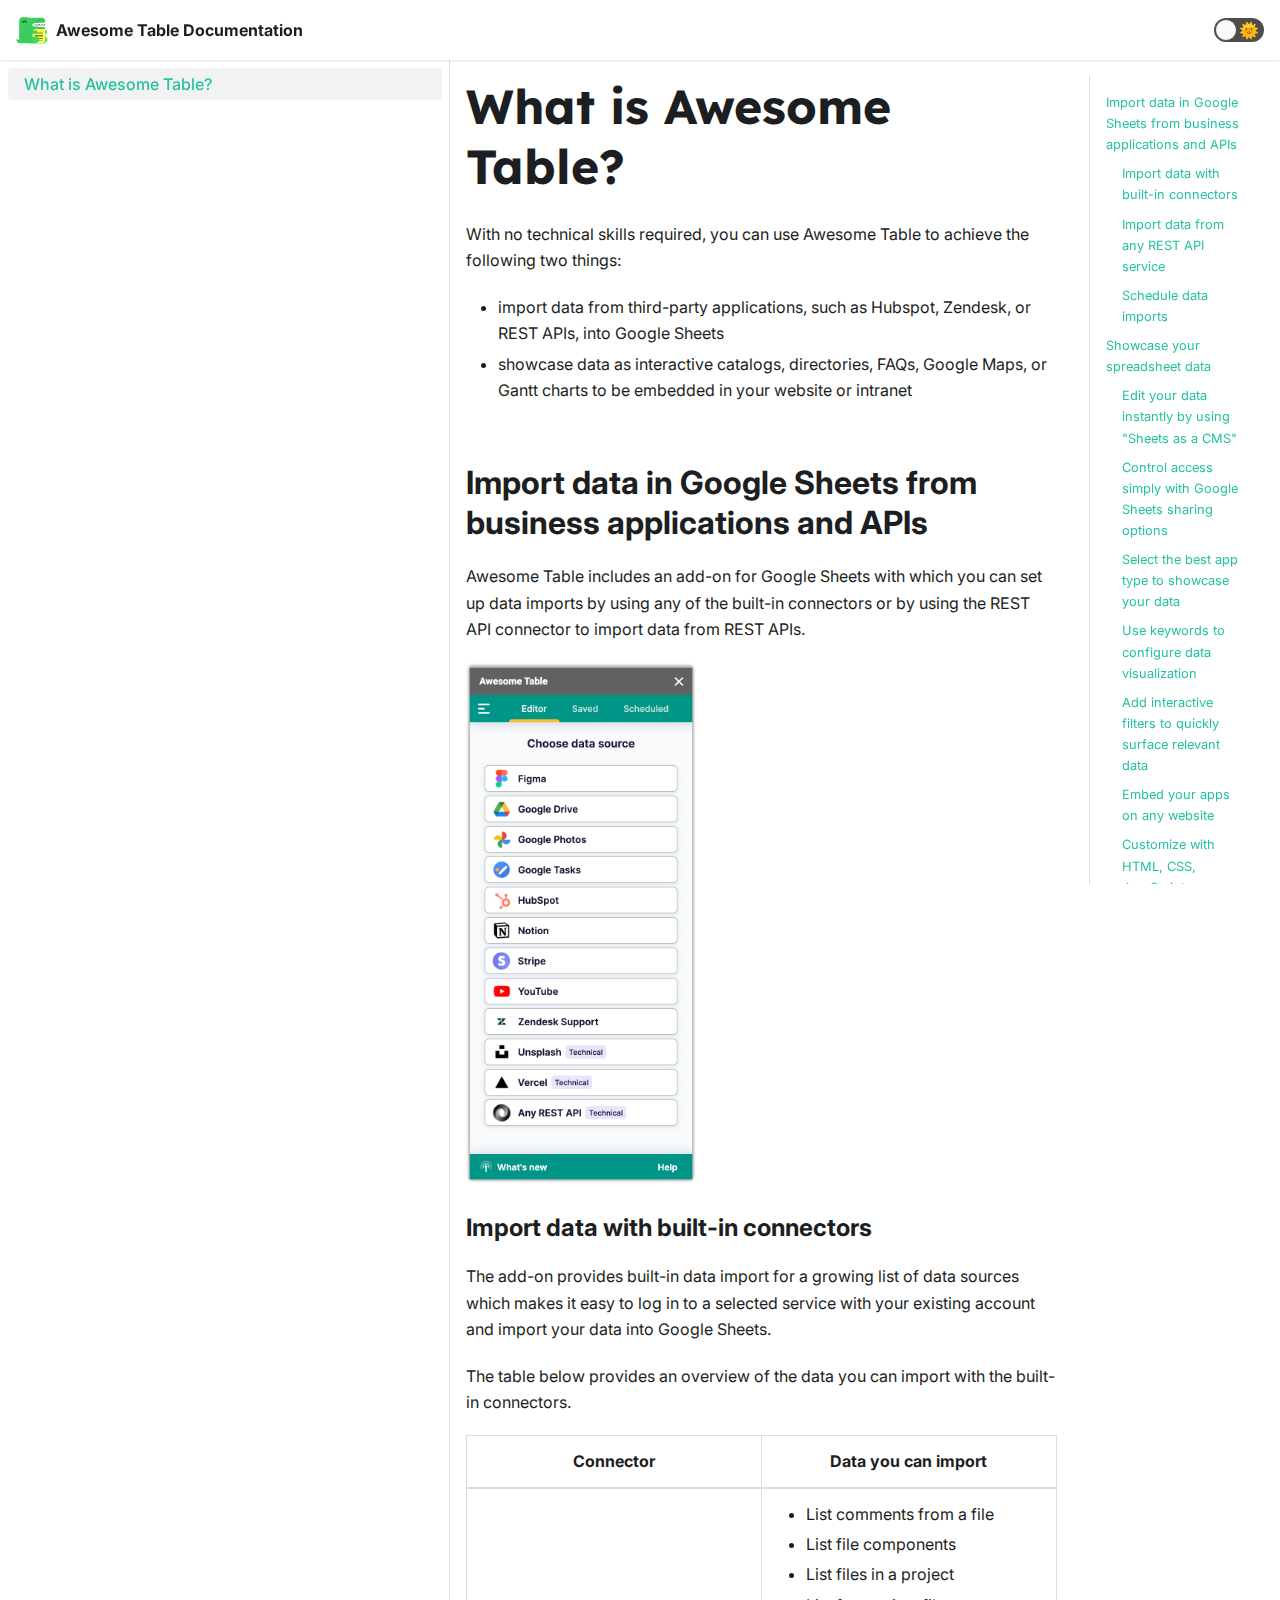
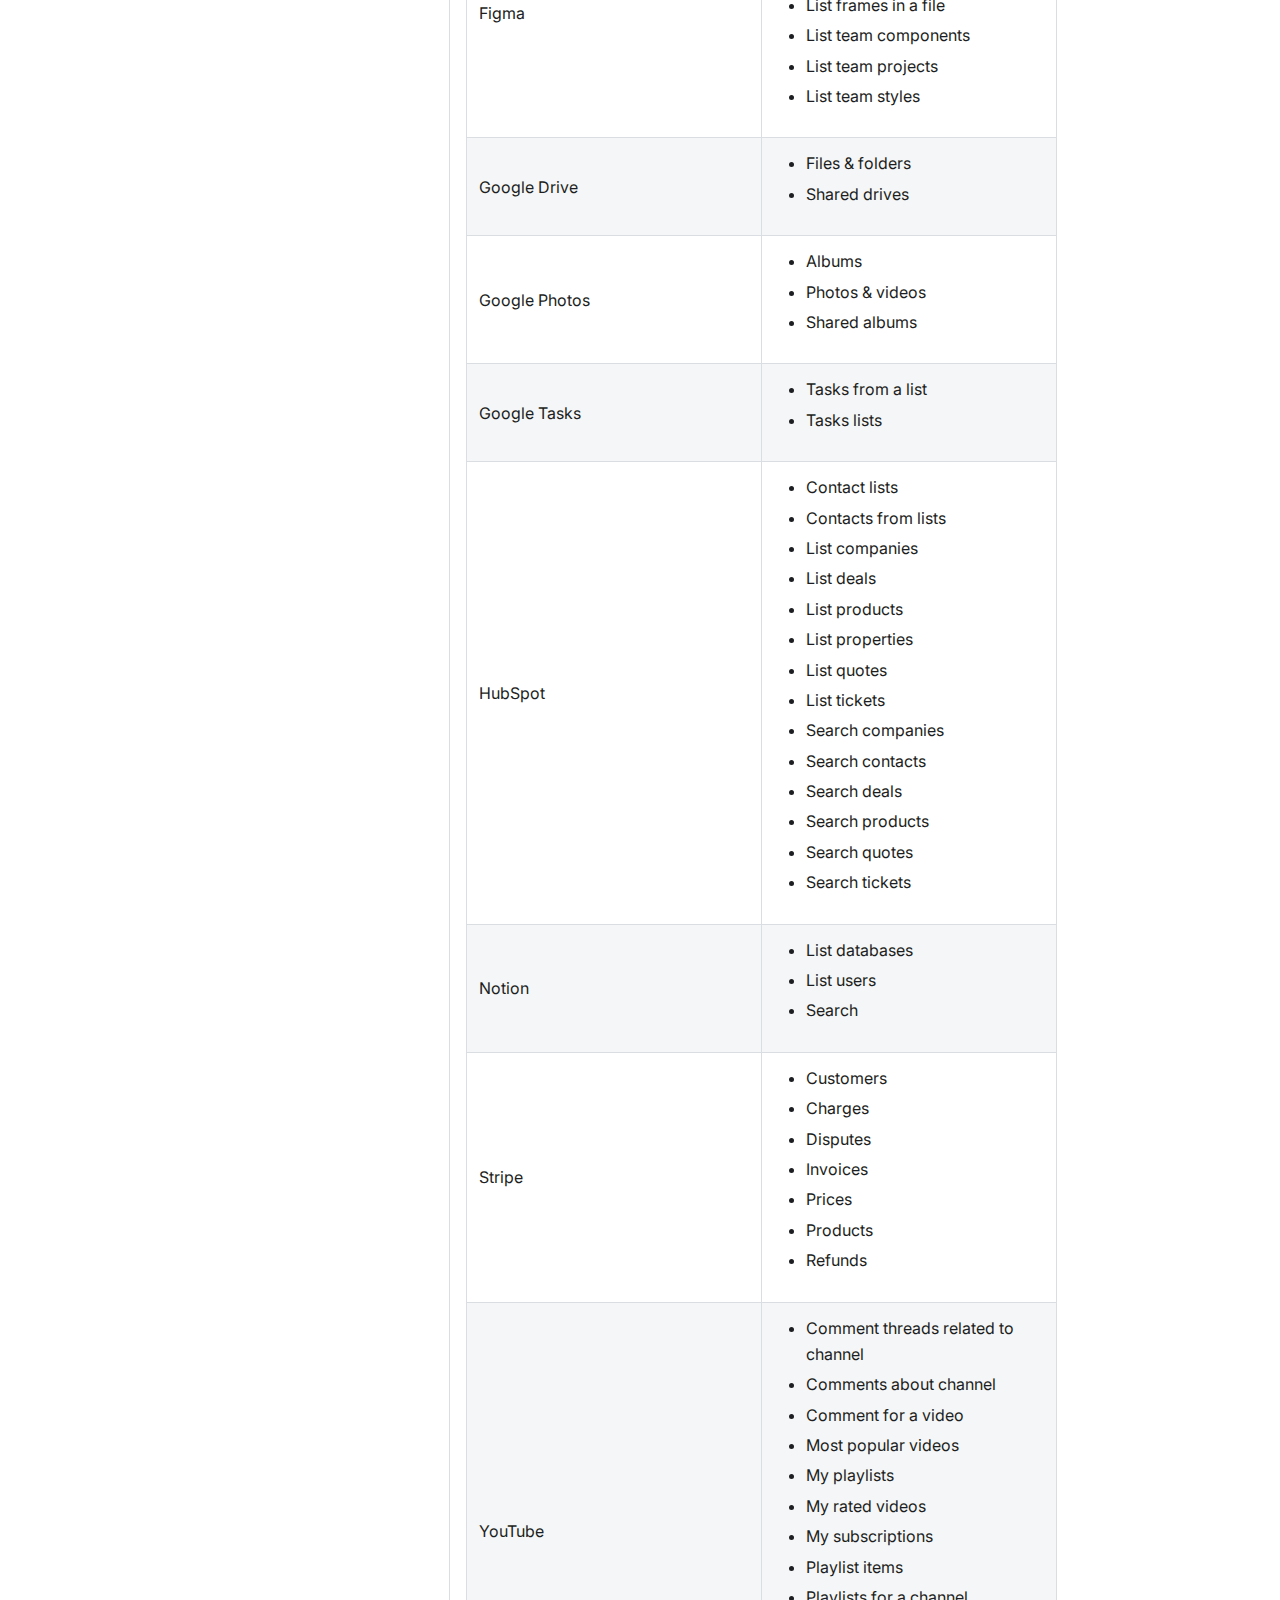
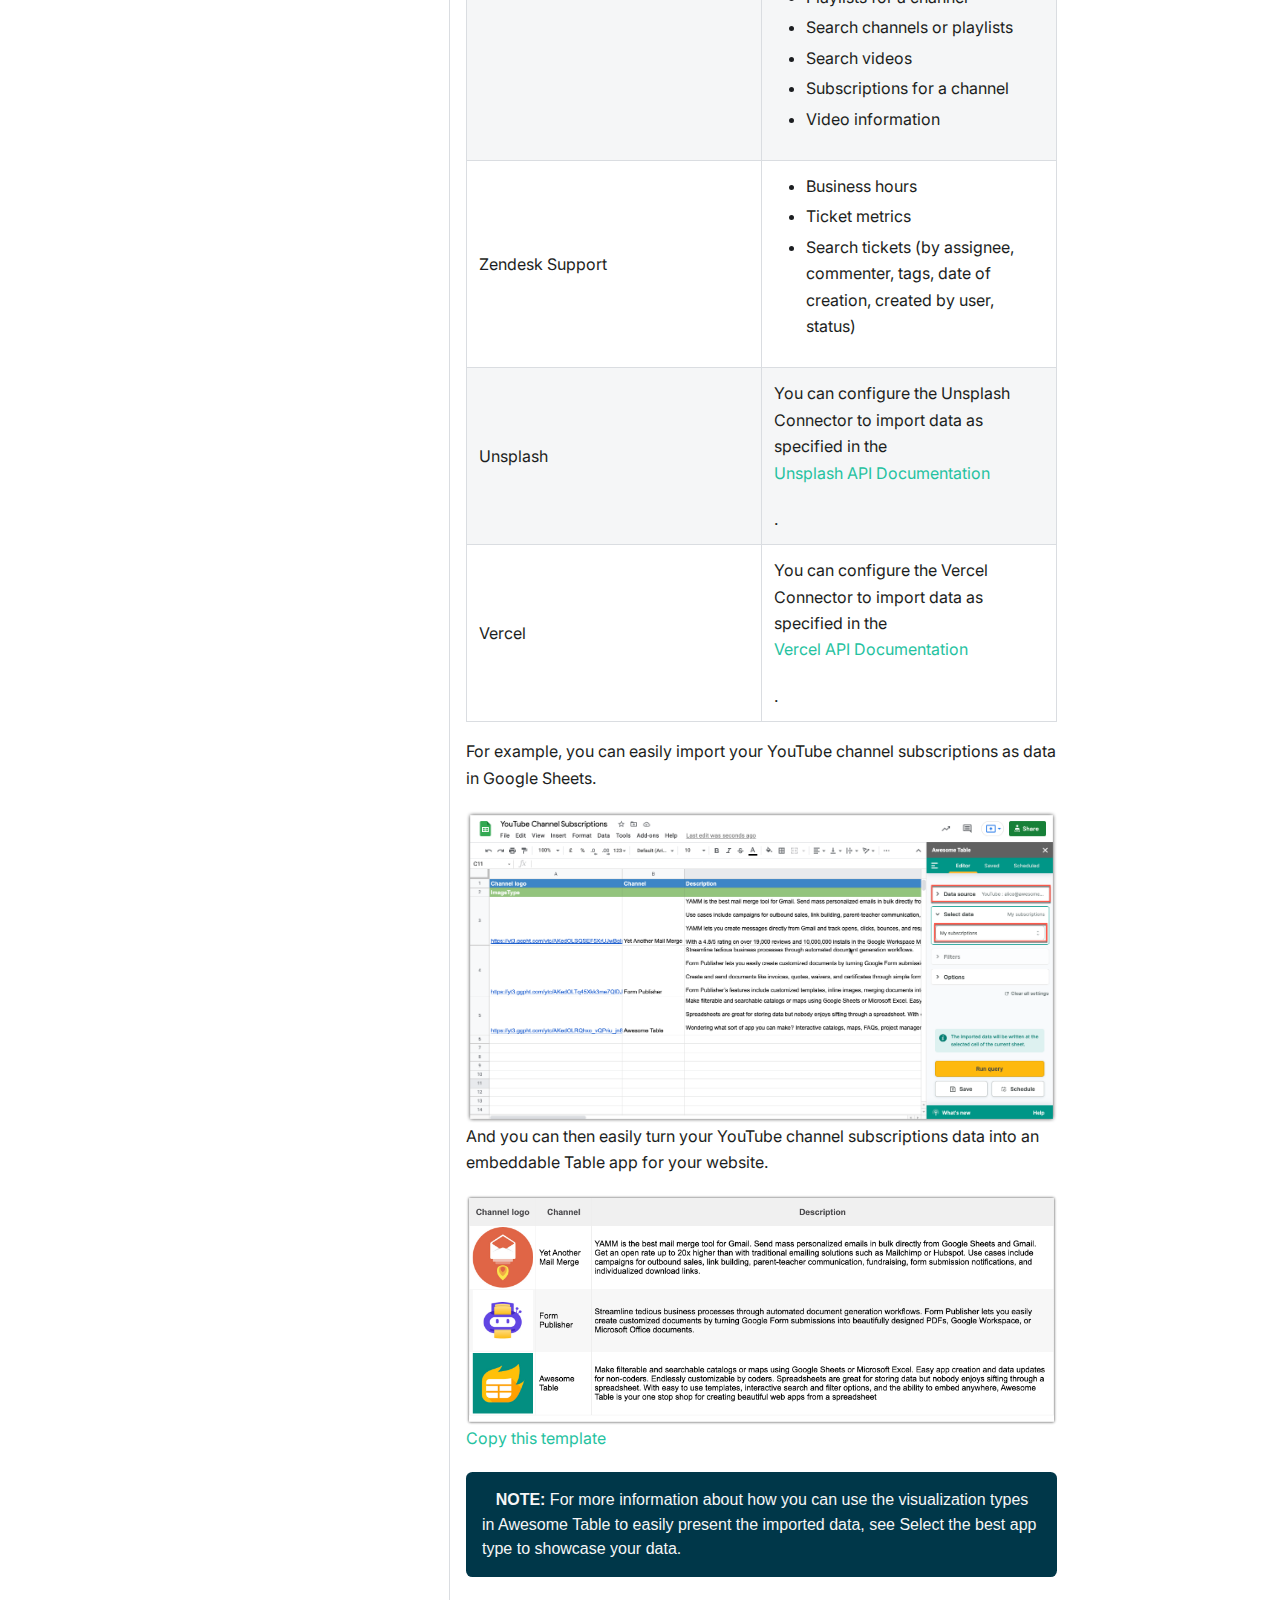
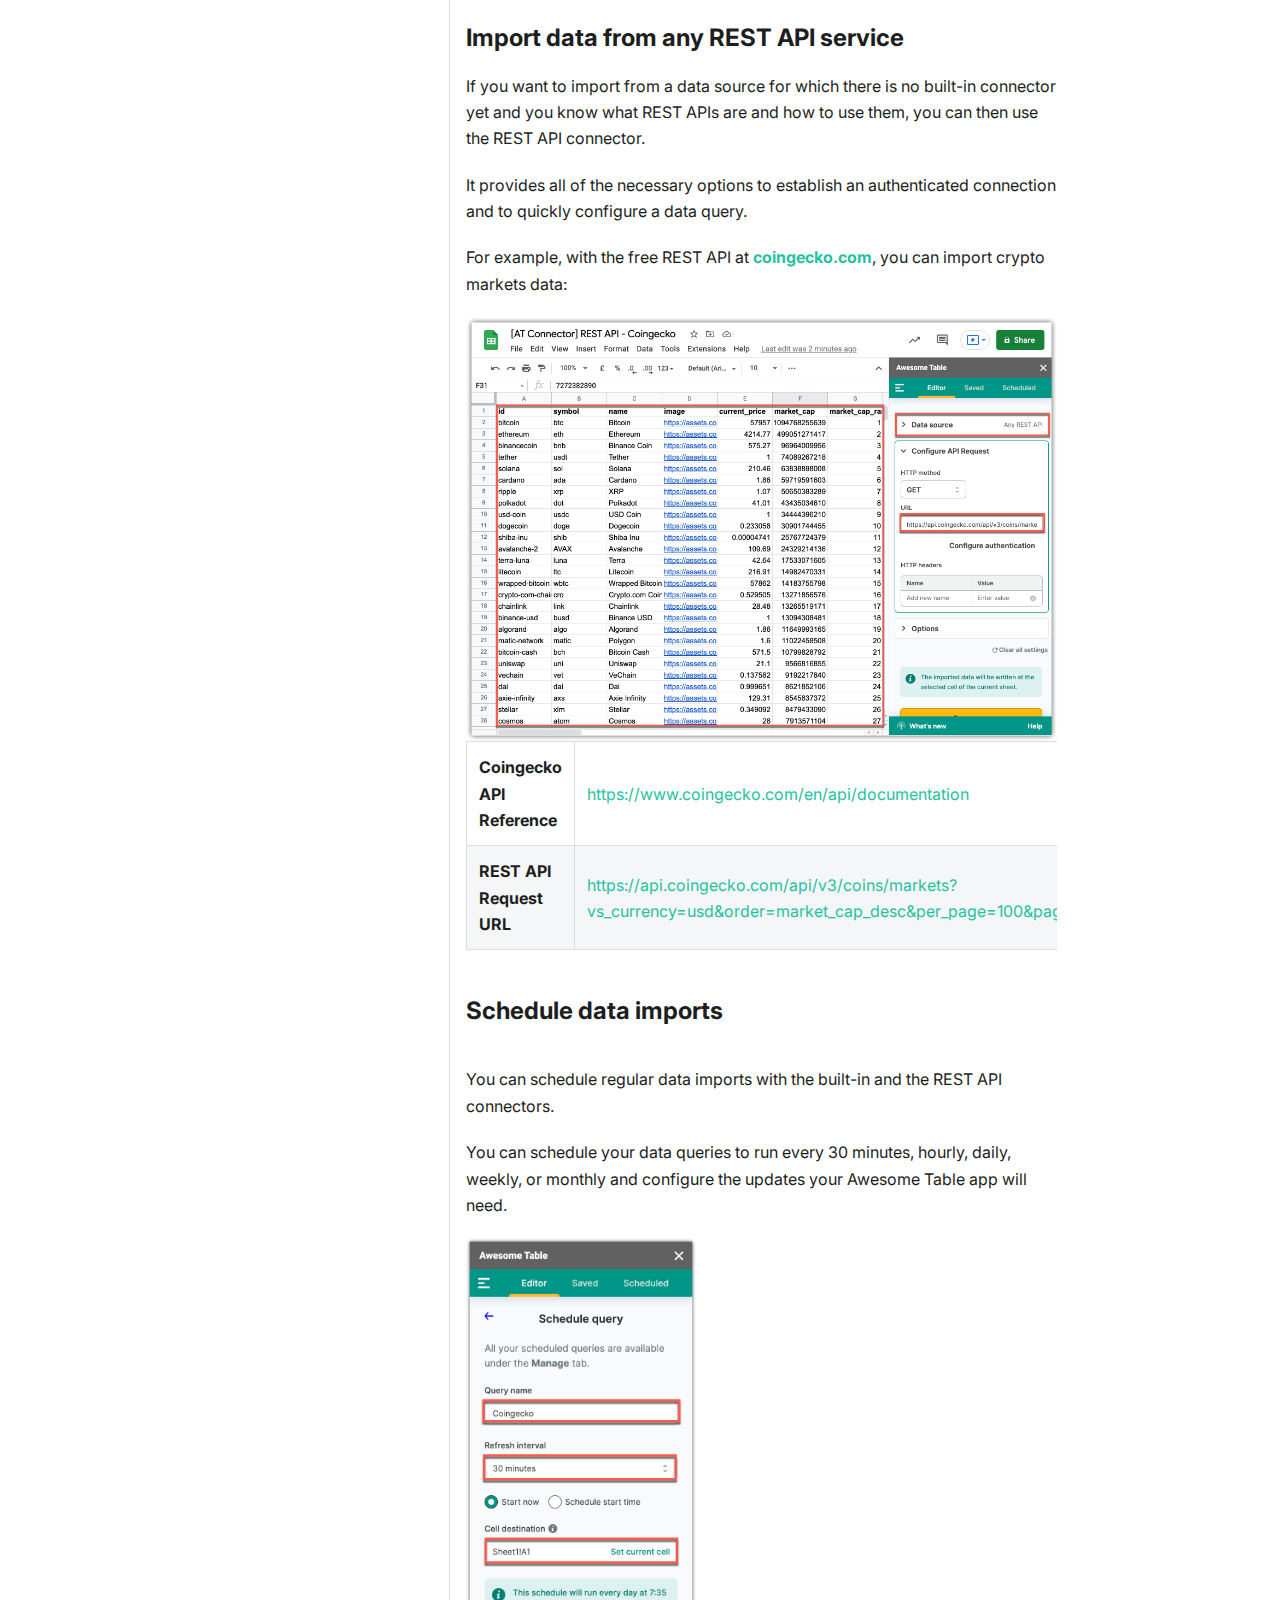
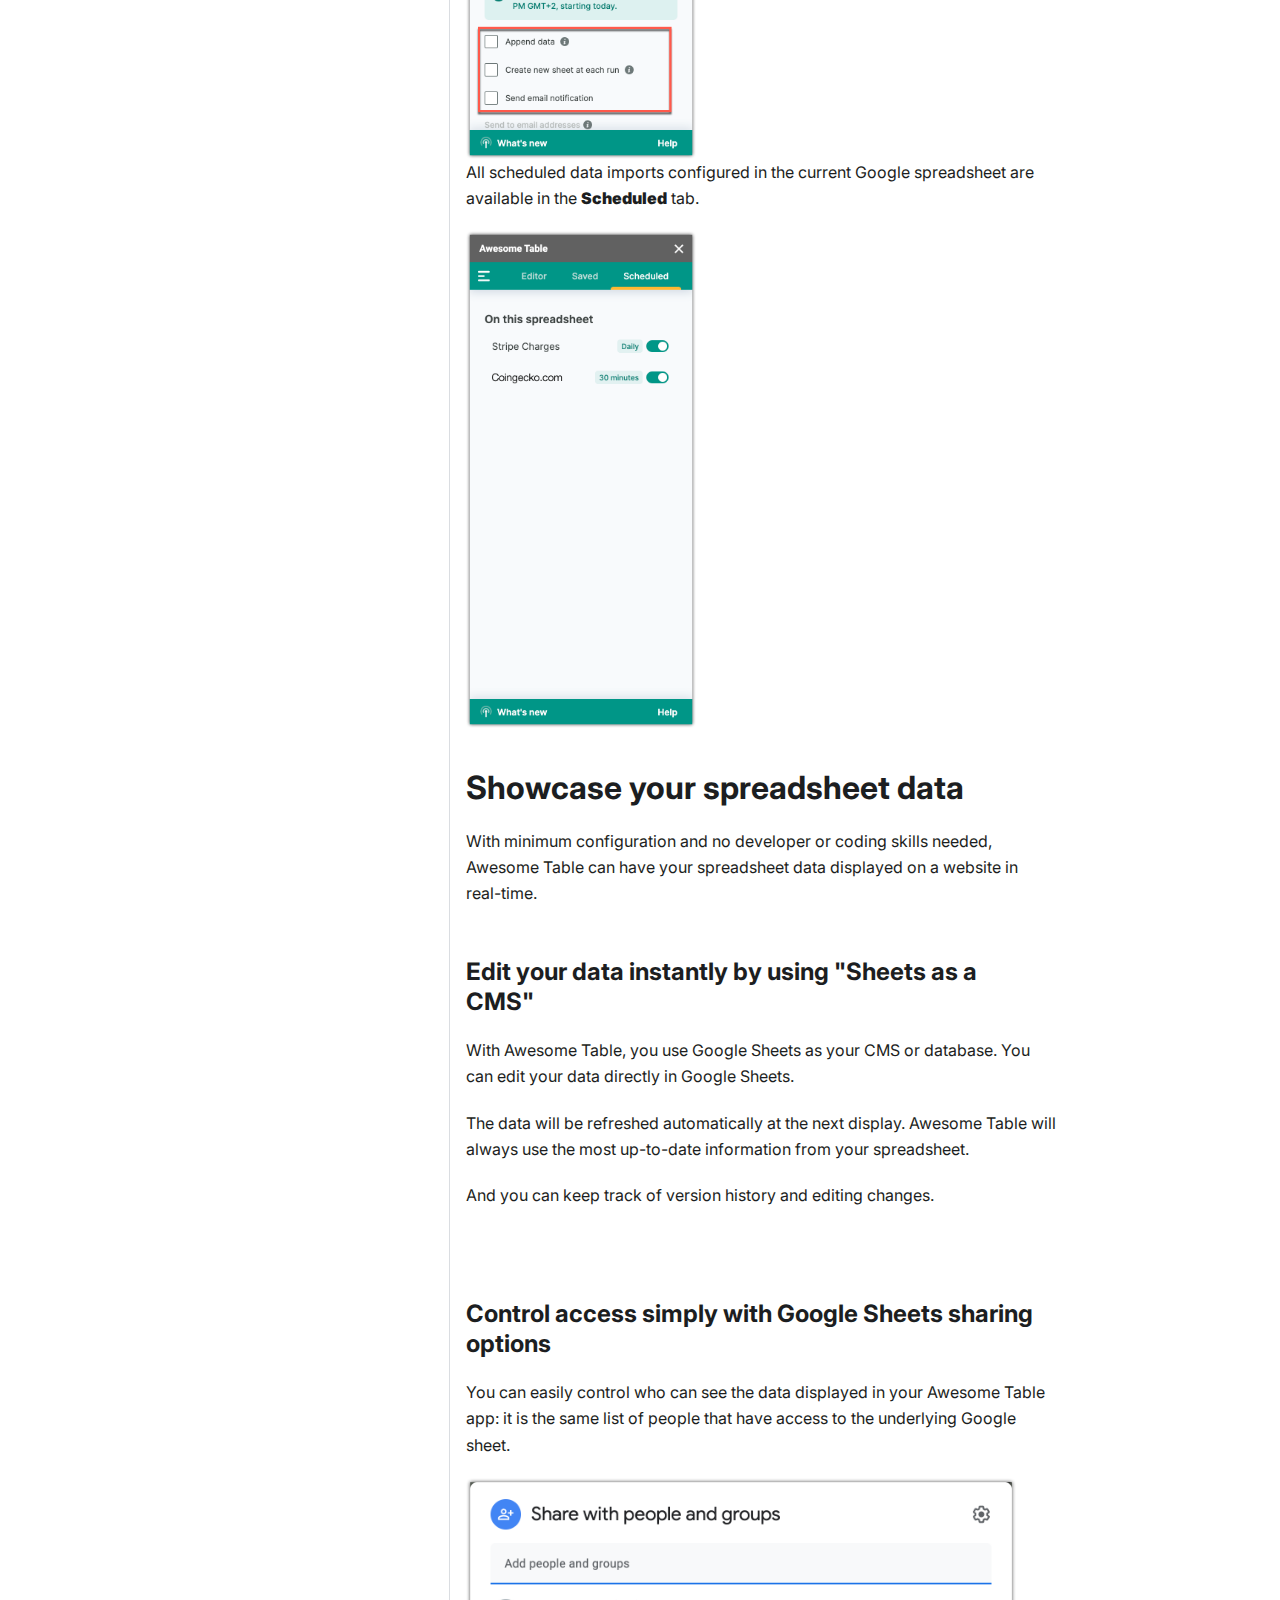
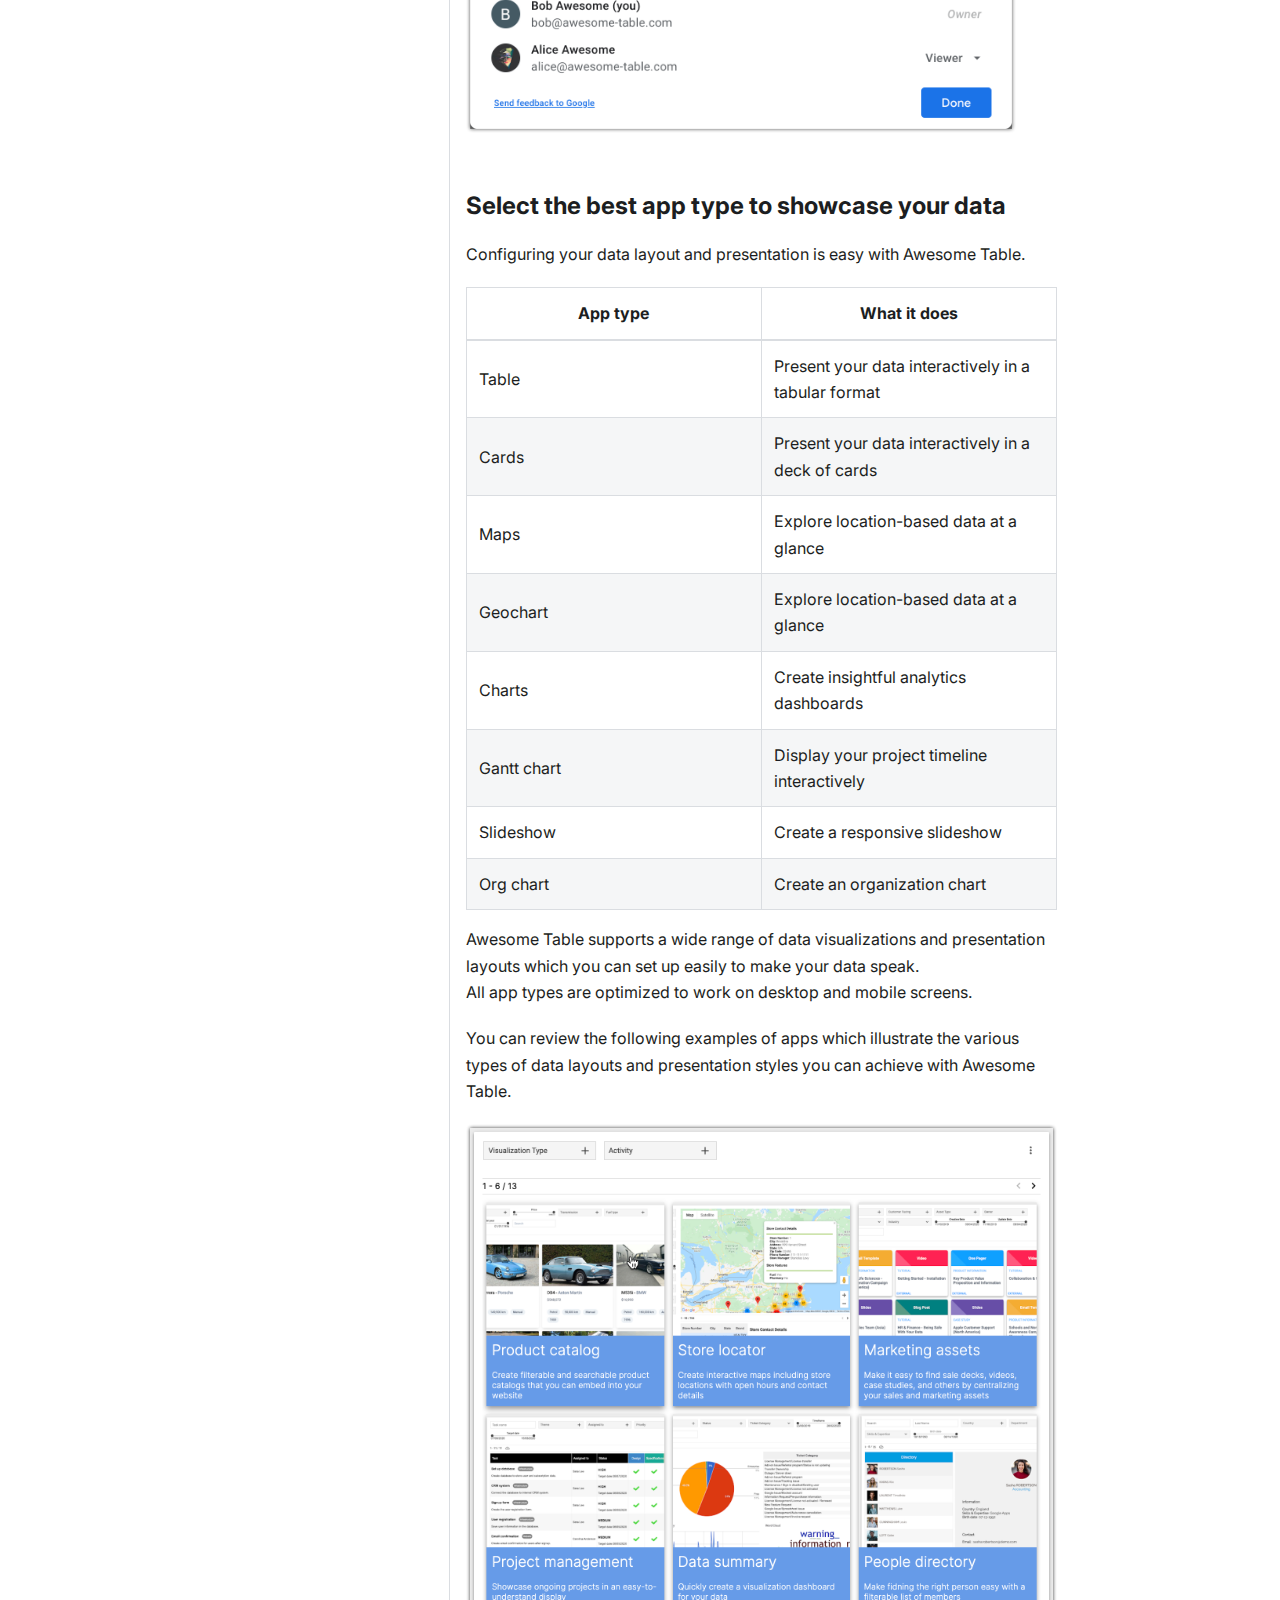
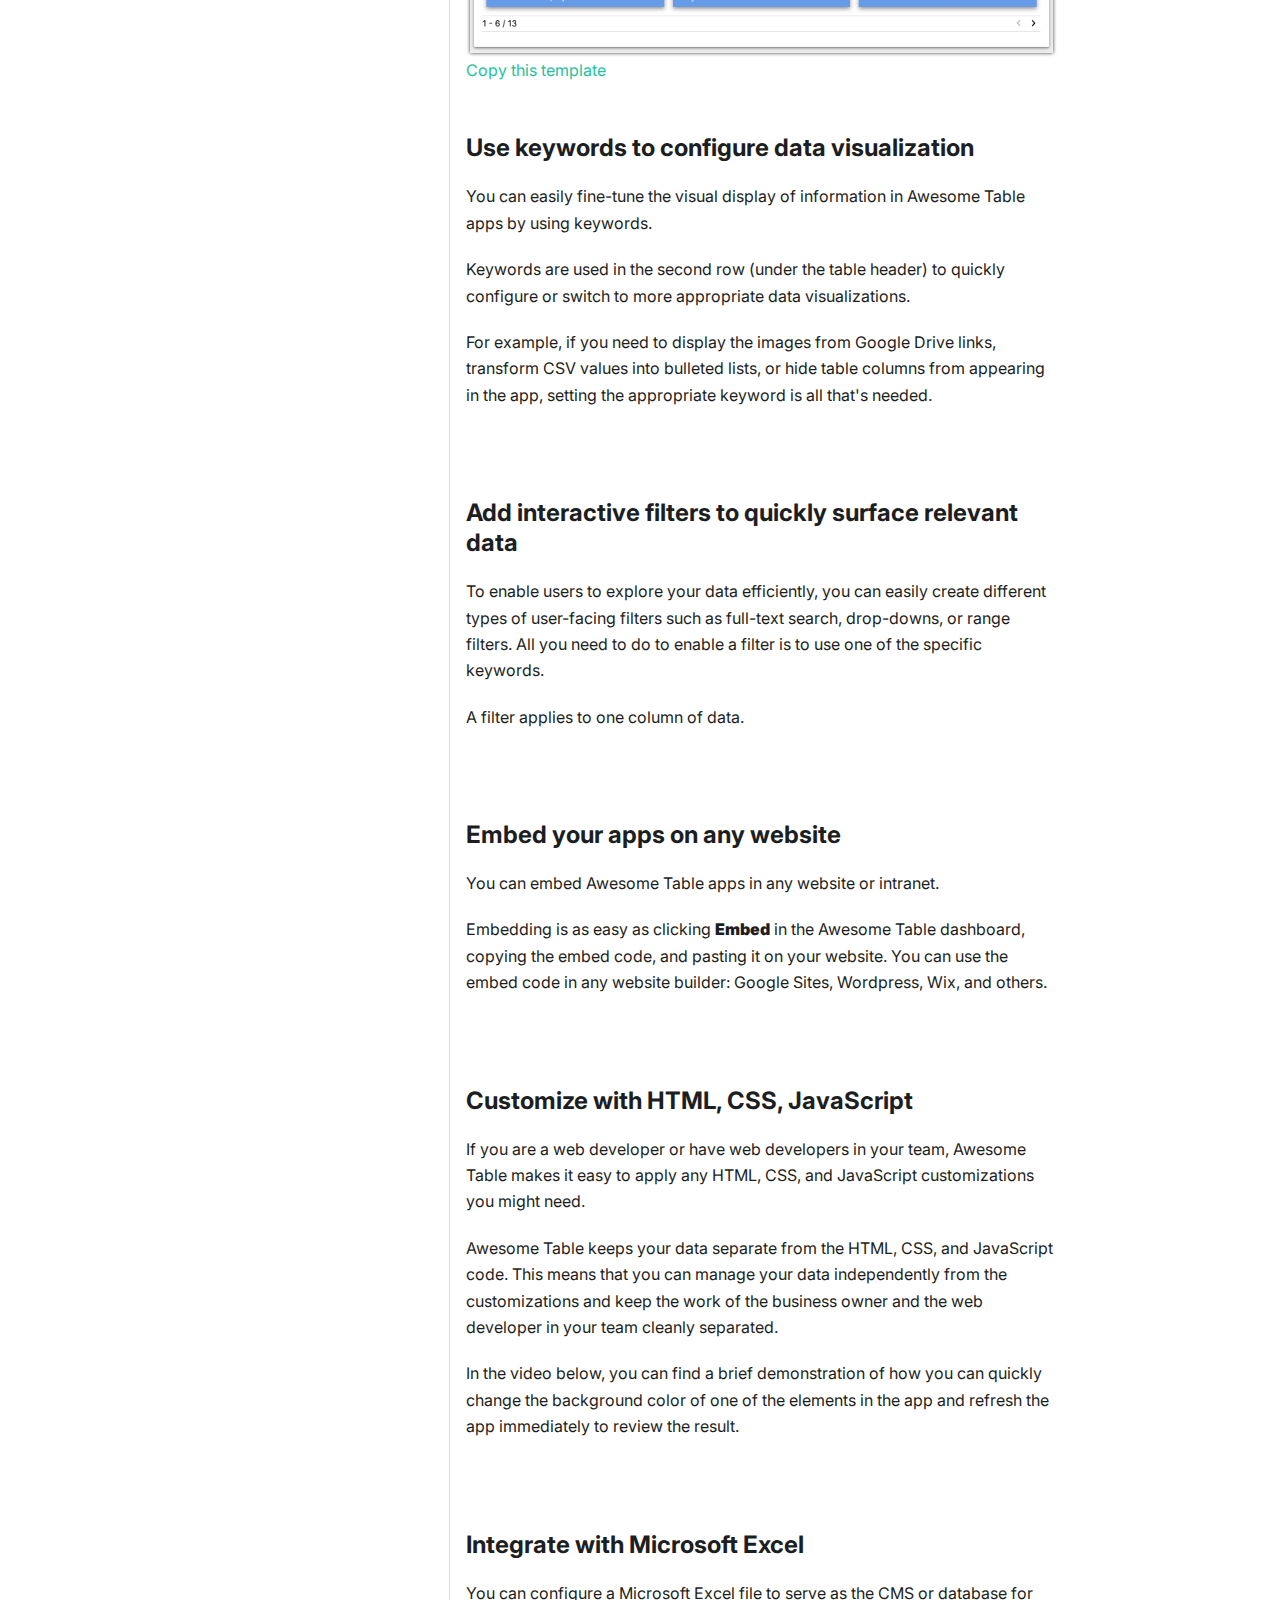
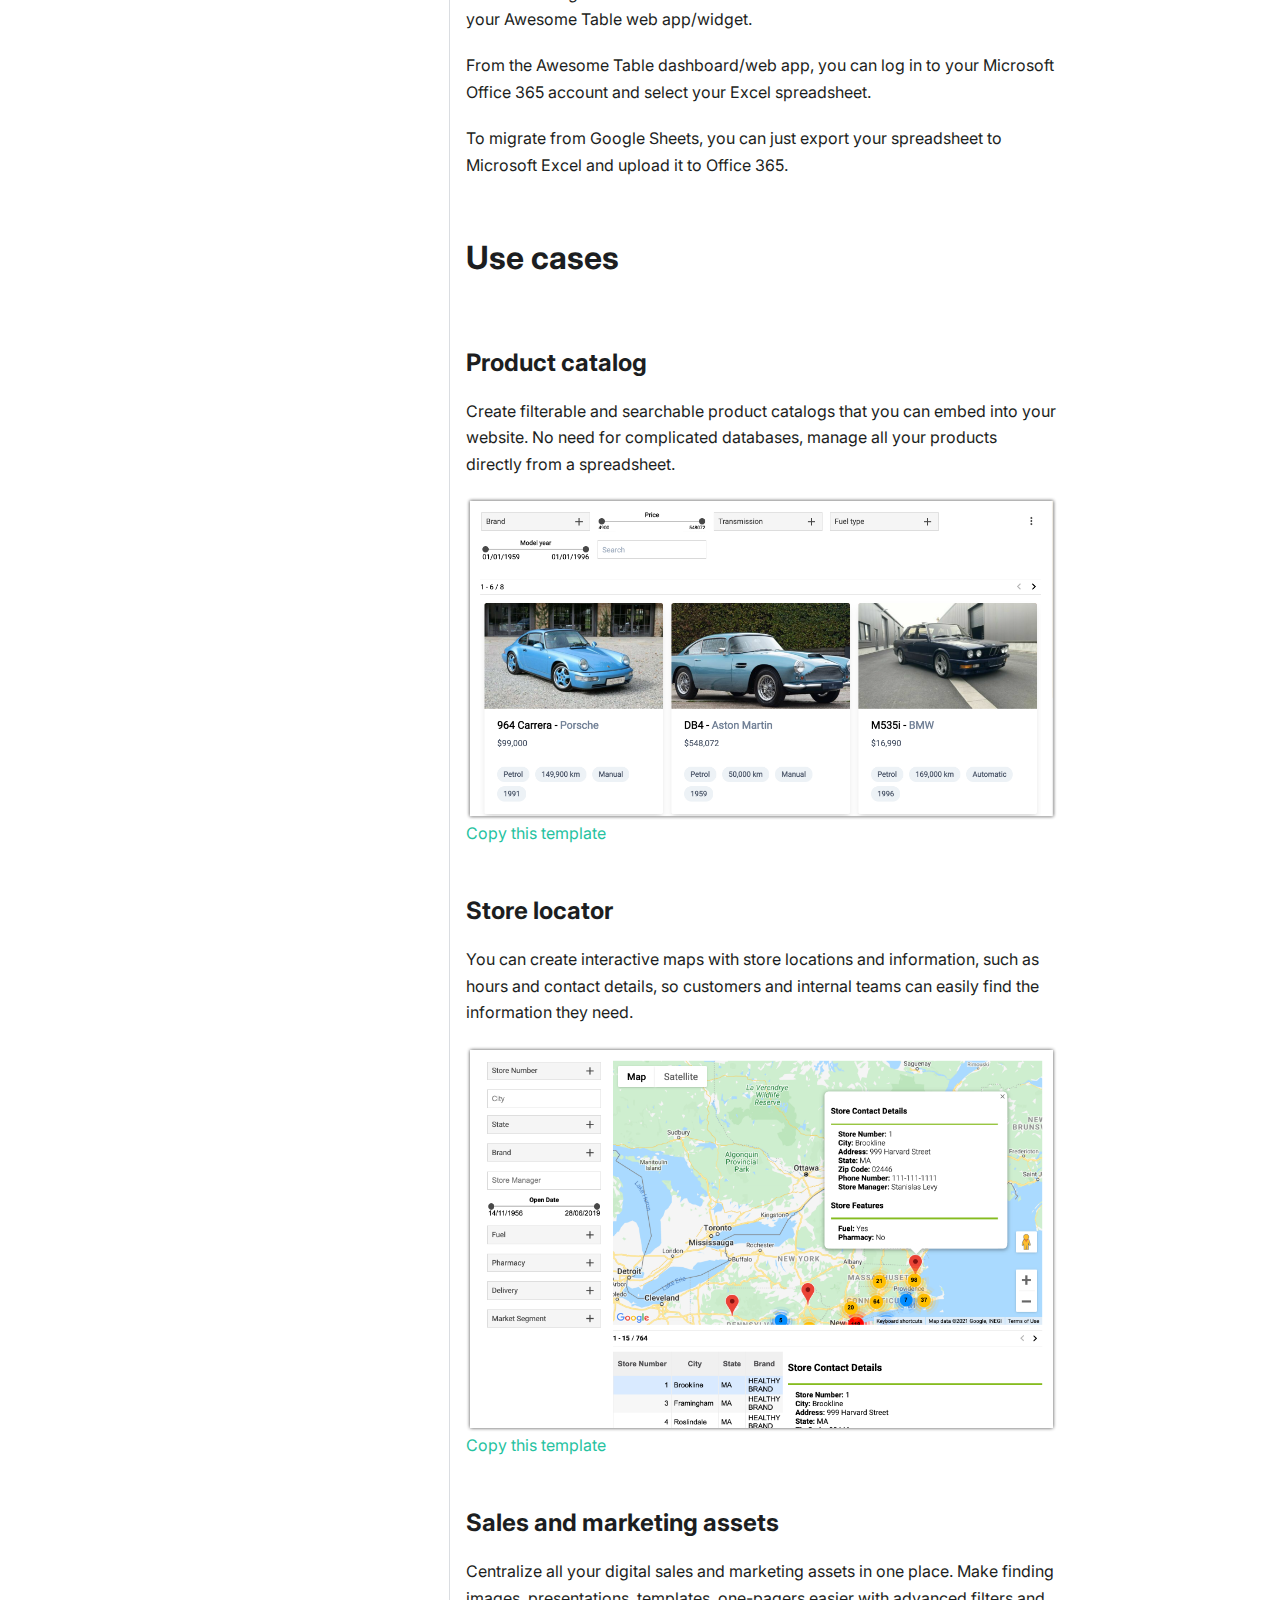
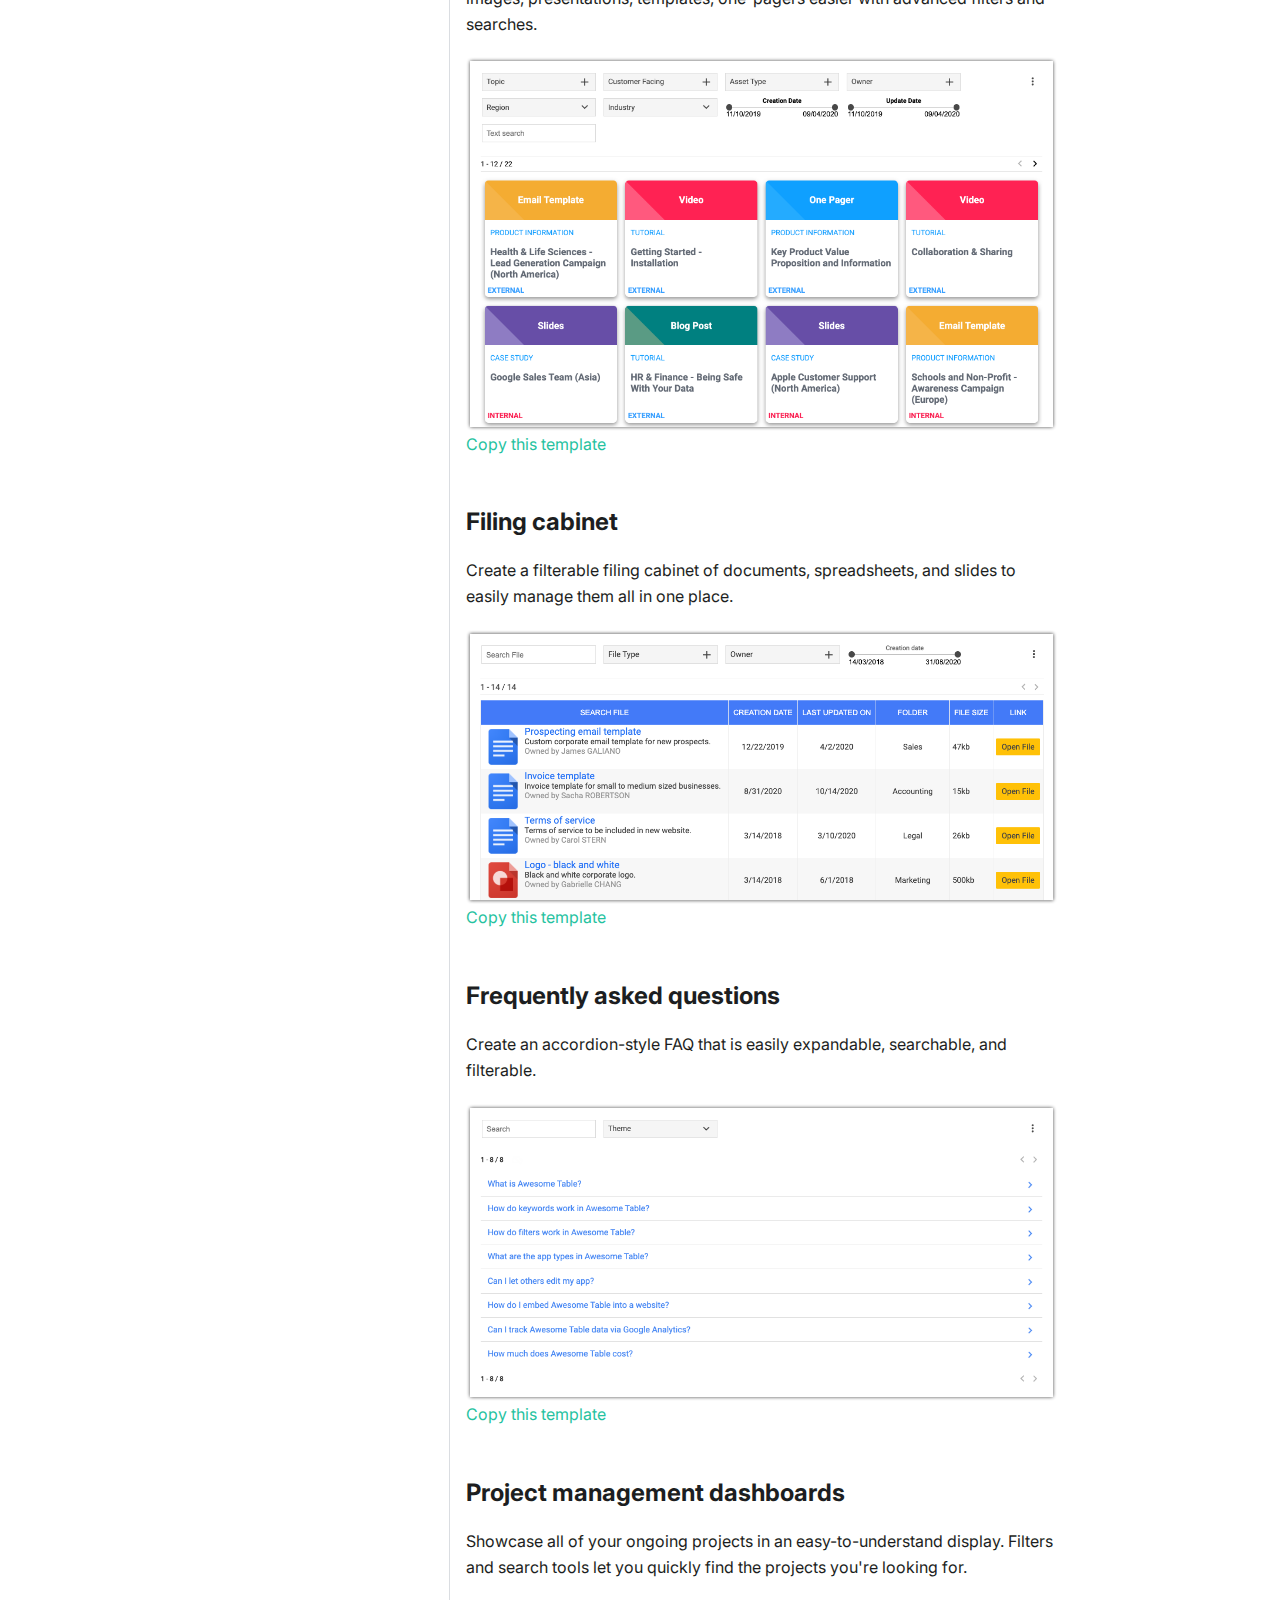
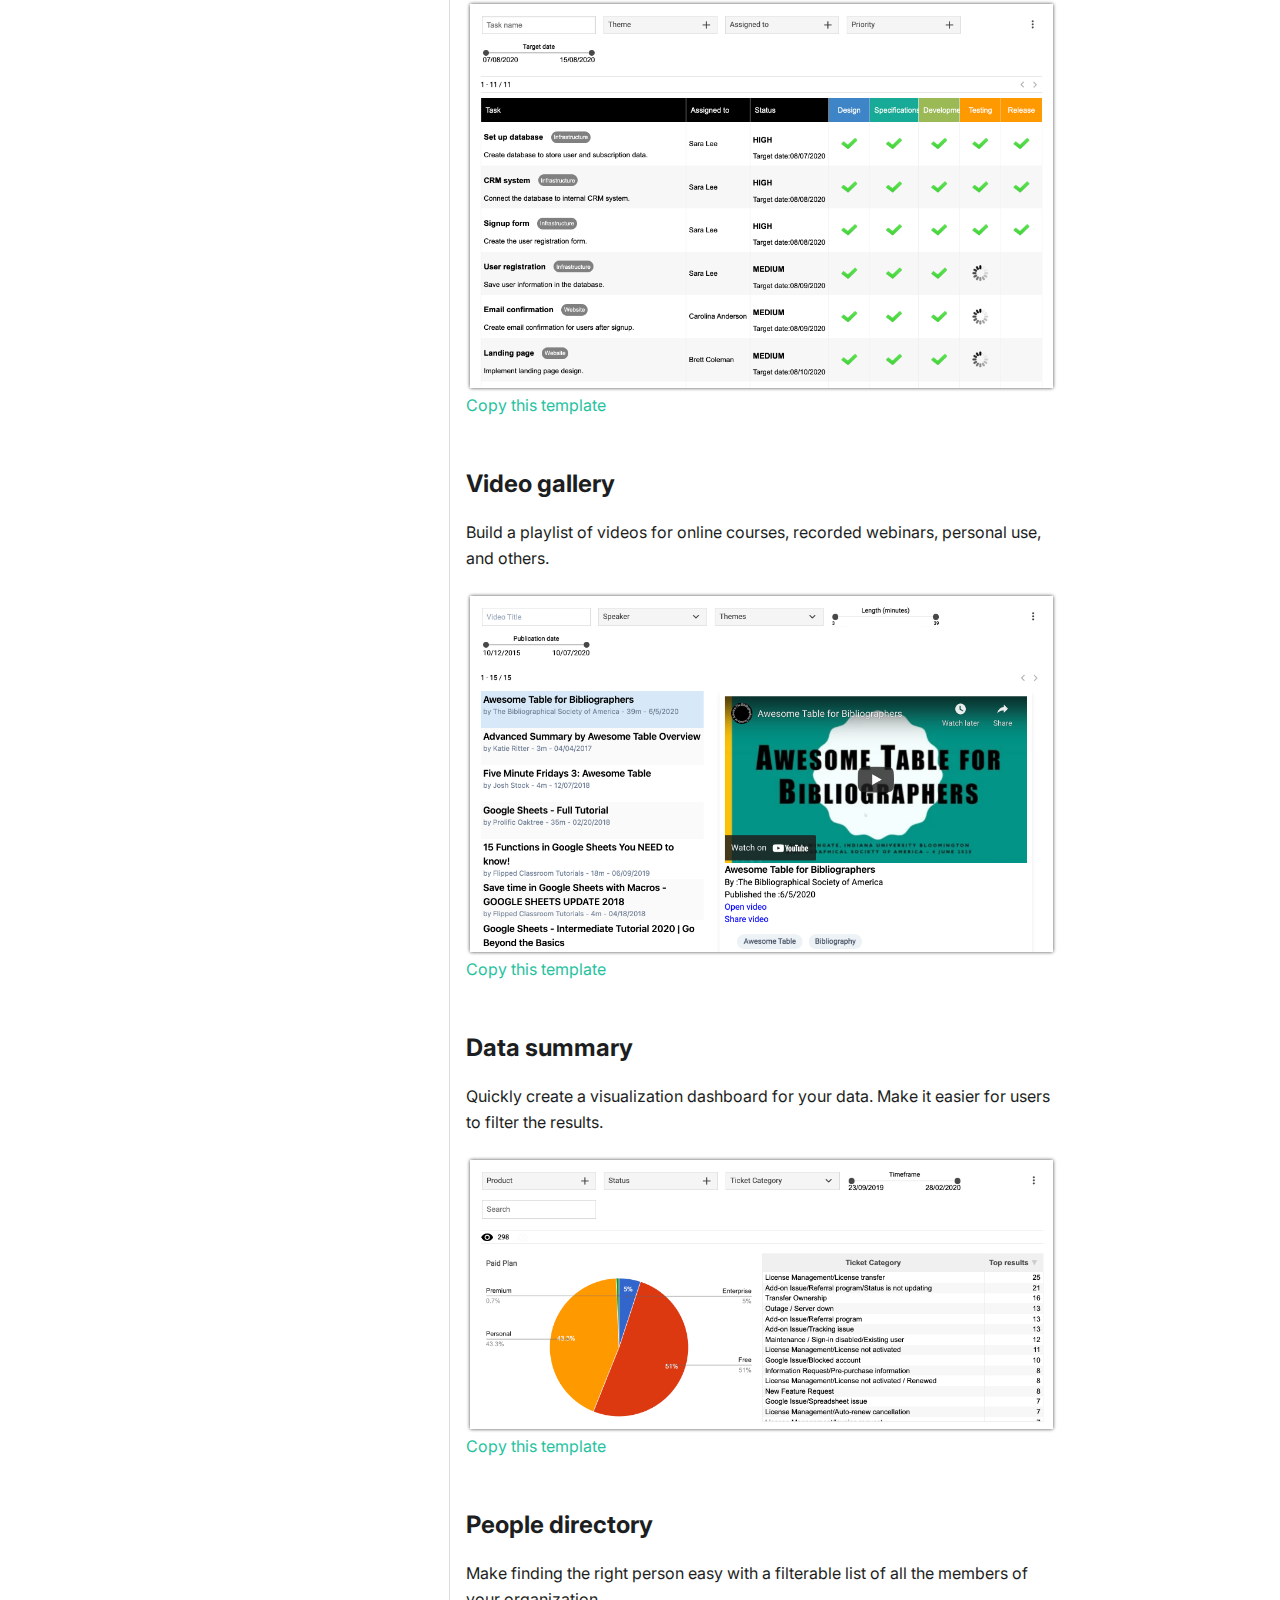
==== commit ba04be28: "Third Docusaurus build" ====
--- a/index.html
+++ b/index.html
@@ -5,13 +5,13 @@
 <meta name="viewport" content="width=device-width,initial-scale=1">
 <meta name="generator" content="Docusaurus v2.0.0-beta.13">
 <title data-react-helmet="true">What is Awesome Table? | Awesome Table Documentation</title><meta data-react-helmet="true" name="twitter:card" content="summary_large_image"><meta data-react-helmet="true" property="og:url" content="https://your-docusaurus-test-site.com/"><meta data-react-helmet="true" name="docusaurus_locale" content="en"><meta data-react-helmet="true" name="docusaurus_version" content="current"><meta data-react-helmet="true" name="docusaurus_tag" content="docs-default-current"><meta data-react-helmet="true" property="og:title" content="What is Awesome Table? | Awesome Table Documentation"><meta data-react-helmet="true" name="description" content="With no technical skills required, you can use Awesome Table to achieve the following two things:"><meta data-react-helmet="true" property="og:description" content="With no technical skills required, you can use Awesome Table to achieve the following two things:"><link data-react-helmet="true" rel="icon" href="/img/favicon.ico"><link data-react-helmet="true" rel="canonical" href="https://your-docusaurus-test-site.com/"><link data-react-helmet="true" rel="alternate" href="https://your-docusaurus-test-site.com/" hreflang="en"><link data-react-helmet="true" rel="alternate" href="https://your-docusaurus-test-site.com/" hreflang="x-default"><script data-react-helmet="true">function maybeInsertBanner(){window.__DOCUSAURUS_INSERT_BASEURL_BANNER&&insertBanner()}function insertBanner(){var n=document.getElementById("docusaurus-base-url-issue-banner-container");if(n){n.innerHTML='\n<div id="docusaurus-base-url-issue-banner" style="border: thick solid red; background-color: rgb(255, 230, 179); margin: 20px; padding: 20px; font-size: 20px;">\n   <p style="font-weight: bold; font-size: 30px;">Your Docusaurus site did not load properly.</p>\n   <p>A very common reason is a wrong site <a href="https://docusaurus.io/docs/docusaurus.config.js/#baseurl" style="font-weight: bold;">baseUrl configuration</a>.</p>\n   <p>Current configured baseUrl = <span style="font-weight: bold; color: red;">/</span>  (default value)</p>\n   <p>We suggest trying baseUrl = <span id="docusaurus-base-url-issue-banner-suggestion-container" style="font-weight: bold; color: green;"></span></p>\n</div>\n';var e=document.getElementById("docusaurus-base-url-issue-banner-suggestion-container"),s=window.location.pathname,r="/"===s.substr(-1)?s:s+"/";e.innerHTML=r}}window.__DOCUSAURUS_INSERT_BASEURL_BANNER=!0,document.addEventListener("DOMContentLoaded",maybeInsertBanner)</script><link rel="stylesheet" href="/assets/css/styles.e1361dae.css">
-<link rel="preload" href="/assets/js/runtime~main.a311fba8.js" as="script">
-<link rel="preload" href="/assets/js/main.c69c6d59.js" as="script">
+<link rel="preload" href="/assets/js/runtime~main.b9646ef5.js" as="script">
+<link rel="preload" href="/assets/js/main.820ac261.js" as="script">
 </head>
 <body>
 <script>!function(){function t(t){document.documentElement.setAttribute("data-theme",t)}var e=function(){var t=null;try{t=localStorage.getItem("theme")}catch(t){}return t}();t(null!==e?e:"light")}()</script><div id="__docusaurus">
-<div id="docusaurus-base-url-issue-banner-container"></div><div><a href="#" class="skipToContent_OuoZ">Skip to main content</a></div><nav class="navbar navbar--fixed-top"><div class="navbar__inner"><div class="navbar__items"><button aria-label="Navigation bar toggle" class="navbar__toggle clean-btn" type="button" tabindex="0"><svg width="30" height="30" viewBox="0 0 30 30" aria-hidden="true"><path stroke="currentColor" stroke-linecap="round" stroke-miterlimit="10" stroke-width="2" d="M4 7h22M4 15h22M4 23h22"></path></svg></button><a class="navbar__brand" href="/"><div class="navbar__logo"><img src="/img/logo.svg" alt="Awesome Table Documentation" class="themedImage_TMUO themedImage--light_4Vu1"><img src="/img/logo.svg" alt="Awesome Table Documentation" class="themedImage_TMUO themedImage--dark_uzRr"></div><b class="navbar__title">Awesome Table Documentation</b></a></div><div class="navbar__items navbar__items--right"><div class="toggle_iYfV toggle_2i4l toggleDisabled_xj38"><div class="toggleTrack_t-f2" role="button" tabindex="-1"><div class="toggleTrackCheck_mk7D"><span class="toggleIcon_pHJ9">🌜</span></div><div class="toggleTrackX_dm8H"><span class="toggleIcon_pHJ9">🌞</span></div><div class="toggleTrackThumb_W6To"></div></div><input type="checkbox" class="toggleScreenReader_h9qa" aria-label="Switch between dark and light mode"></div></div></div><div role="presentation" class="navbar-sidebar__backdrop"></div></nav><div class="main-wrapper docs-wrapper docs-doc-page"><div class="docPage_lDyR"><button aria-label="Scroll back to top" class="clean-btn theme-back-to-top-button backToTopButton_i9tI" type="button"></button><aside class="docSidebarContainer_0YBq"><div class="sidebar_a3j0"><nav class="menu thin-scrollbar menu_cyFh"><ul class="theme-doc-sidebar-menu menu__list"><li class="theme-doc-sidebar-item-link theme-doc-sidebar-item-link-level-1 menu__list-item"><a class="menu__link menu__link--active" aria-current="page" href="/">What is Awesome Table?</a></li></ul></nav></div></aside><main class="docMainContainer_r8cw"><div class="container padding-top--md padding-bottom--lg"><div class="row"><div class="col docItemCol_zHA2"><div class="docItemContainer_oiyr"><article><div class="tocCollapsible_aw-L theme-doc-toc-mobile tocMobile_Tx6Y"><button type="button" class="clean-btn tocCollapsibleButton_zr6a">On this page</button></div><div class="theme-doc-markdown markdown"><header><h1><a id="concept-7454" class="anchor_top_offset"></a><a id="ariaid-title1" class="anchor_top_offset"></a>What is Awesome Table?</h1></header><p xmlns="http://www.w3.org/1999/xhtml" class="shortdesc">With no technical skills required, you can use Awesome Table to achieve the following two things:</p><ul xmlns="http://www.w3.org/1999/xhtml" class="ul"><li class="li">import data from third-party applications, such as Hubspot, Zendesk, or REST APIs, into Google Sheets</li><li class="li">showcase data as interactive catalogs, directories, FAQs, Google Maps, or Gantt charts to be embedded in your website or intranet</li></ul><h2 class="anchor anchorWithStickyNavbar_y2LR" id="import-data-in-google-sheets-from-business-applications-and-apis"><a id="concept-1415" class="anchor_top_offset"></a>Import data in Google Sheets from business applications and APIs<a aria-hidden="true" class="hash-link" href="#import-data-in-google-sheets-from-business-applications-and-apis" title="Direct link to heading">​</a></h2><p xmlns="http://www.w3.org/1999/xhtml" class="shortdesc">Awesome Table includes an add-on for Google Sheets with which you can set up data imports by using any of the built-in connectors or by using the REST API connector to import data from REST APIs.</p><img xmlns="http://www.w3.org/1999/xhtml" class="image" width="230" src="/a3440990-5cd4-11ec-af65-02426ae7396c.png"><h3 class="anchor anchorWithStickyNavbar_y2LR" id="import-data-with-built-in-connectors"><a id="concept-1022" class="anchor_top_offset"></a>Import data with built-in connectors<a aria-hidden="true" class="hash-link" href="#import-data-with-built-in-connectors" title="Direct link to heading">​</a></h3><p xmlns="http://www.w3.org/1999/xhtml" class="shortdesc">The add-on provides built-in data import for a growing list of data sources which makes it easy to log in to a selected service with your existing account and import your data into Google Sheets.</p><p xmlns="http://www.w3.org/1999/xhtml" class="p">The table below provides an overview of the data you can import with the built-in connectors.</p><table xmlns="http://www.w3.org/1999/xhtml" class="table"><caption></caption><colgroup><col style="width:50%"><col style="width:50%"></colgroup><thead class="thead"><tr><th class="entry anchor_top_offset" id="concept-1022__entry__1"></th><th class="entry anchor_top_offset" id="concept-1022__entry__2"></th></tr></thead><tbody class="tbody"><tr><td class="entry" headers="concept-1022__entry__1 concept-1022__entry__2 ">Figma</td><td class="entry" headers="concept-1022__entry__1 concept-1022__entry__2 ">         <ul class="ul"><li class="li">List comments from a file</li><li class="li">List file components</li><li class="li">List files in a project</li><li class="li">List frames in a file</li><li class="li">List team components</li><li class="li">List team projects</li><li class="li">List team styles</li></ul>       </td></tr><tr><td class="entry" headers="concept-1022__entry__1 concept-1022__entry__2 ">Google Drive</td><td class="entry" headers="concept-1022__entry__1 concept-1022__entry__2 ">         <ul class="ul"><li class="li">Files &amp; folders</li><li class="li">Shared drives</li></ul>       </td></tr><tr><td class="entry" headers="concept-1022__entry__1 concept-1022__entry__2 ">Google Photos</td><td class="entry" headers="concept-1022__entry__1 concept-1022__entry__2 ">         <ul class="ul"><li class="li">Albums</li><li class="li">Photos &amp; videos</li><li class="li">Shared albums</li></ul>       </td></tr><tr><td class="entry" headers="concept-1022__entry__1 concept-1022__entry__2 ">Google Tasks</td><td class="entry" headers="concept-1022__entry__1 concept-1022__entry__2 ">         <ul class="ul"><li class="li">Tasks from a list</li><li class="li">Tasks lists</li></ul>       </td></tr><tr><td class="entry" headers="concept-1022__entry__1 concept-1022__entry__2 ">HubSpot</td><td class="entry" headers="concept-1022__entry__1 concept-1022__entry__2 ">         <ul class="ul"><li class="li">Contact lists</li><li class="li">Contacts from lists</li><li class="li">List companies</li><li class="li">List deals</li><li class="li">List products</li><li class="li">List properties</li><li class="li">List quotes</li><li class="li">List tickets</li><li class="li">Search companies</li><li class="li">Search contacts</li><li class="li">Search deals</li><li class="li">Search products</li><li class="li">Search quotes</li><li class="li">Search tickets</li></ul>       </td></tr><tr><td class="entry" headers="concept-1022__entry__1 concept-1022__entry__2 ">Notion</td><td class="entry" headers="concept-1022__entry__1 concept-1022__entry__2 ">         <ul class="ul"><li class="li">List databases</li><li class="li">List users</li><li class="li">Search</li></ul>       </td></tr><tr><td class="entry" headers="concept-1022__entry__1 concept-1022__entry__2 ">Stripe</td><td class="entry" headers="concept-1022__entry__1 concept-1022__entry__2 ">         <ul class="ul"><li class="li">Customers</li><li class="li">Charges</li><li class="li">Disputes</li><li class="li">Invoices</li><li class="li">Prices</li><li class="li">Products</li><li class="li">Refunds</li></ul>       </td></tr><tr><td class="entry" headers="concept-1022__entry__1 concept-1022__entry__2 ">YouTube</td><td class="entry" headers="concept-1022__entry__1 concept-1022__entry__2 ">         <ul class="ul"><li class="li">Comment threads related to channel</li><li class="li">Comments about channel</li><li class="li">Comment for a video</li><li class="li">Most popular videos</li><li class="li">My playlists</li><li class="li">My rated videos</li><li class="li">My subscriptions</li><li class="li">Playlist items</li><li class="li">Playlists for a channel</li><li class="li">Search channels or playlists</li><li class="li">Search videos</li><li class="li">Subscriptions for a channel</li><li class="li">Video information</li></ul>       </td></tr><tr><td class="entry" headers="concept-1022__entry__1 concept-1022__entry__2 ">Zendesk Support</td><td class="entry" headers="concept-1022__entry__1 concept-1022__entry__2 ">         <ul class="ul"><li class="li">Business hours</li><li class="li">Ticket metrics</li><li class="li">Search tickets (by assignee, commenter, tags, date of creation, created by user, status)</li></ul>       </td></tr><tr><td class="entry" headers="concept-1022__entry__1 concept-1022__entry__2 ">Unsplash</td><td class="entry" headers="concept-1022__entry__1 concept-1022__entry__2 ">You can configure the Unsplash Connector to import data as specified in the <p class="p"><a href="https://unsplash.com/documentation" target="_blank" rel="noopener noreferrer" class="xref j-external-link">Unsplash API Documentation</a></p>.</td></tr><tr><td class="entry" headers="concept-1022__entry__1 concept-1022__entry__2 ">Vercel</td><td class="entry" headers="concept-1022__entry__1 concept-1022__entry__2 ">You can configure the Vercel Connector to import data as specified in the <p class="p"><a href="https://vercel.com/docs/rest-api" target="_blank" rel="noopener noreferrer" class="xref j-external-link">Vercel API Documentation</a></p>.</td></tr></tbody></table><p xmlns="http://www.w3.org/1999/xhtml" class="p">For example, you can easily import your YouTube channel subscriptions as data in Google Sheets. </p><img xmlns="http://www.w3.org/1999/xhtml" class="image" src="/a34939b0-5cd4-11ec-af65-02426ae7396c.png"><p xmlns="http://www.w3.org/1999/xhtml" class="p">And you can then easily turn your YouTube channel subscriptions data into an embeddable Table app for your website.</p><img xmlns="http://www.w3.org/1999/xhtml" class="image" src="/a34d7f70-5cd4-11ec-af65-02426ae7396c.png"><p xmlns="http://www.w3.org/1999/xhtml" class="p"><a href="https://app.awesome-table.com/-MmT00XxlB48WWByg7Wl/preview" target="_blank" rel="noopener noreferrer" class="xref j-external-link">Copy this template</a></p><div xmlns="http://www.w3.org/1999/xhtml" class="p"><div class="note note note_note"><span class="note__title">Note:</span>  For more information about how you can use the visualization types in Awesome Table to easily present the imported data, see <a href="https://support.awesome-table.com/hc/en-us/articles/360000346939-What-is-Awesome-Table-#h_dbbb43a3-b19f-4a2d-b4b0-681c5695debe" target="_blank" rel="noopener noreferrer" class="xref j-external-link">Select the best app type to showcase your data</a>.</div></div><h3 class="anchor anchorWithStickyNavbar_y2LR" id="import-data-from-any-rest-api-service"><a id="concept-7479" class="anchor_top_offset"></a>Import data from any REST API service<a aria-hidden="true" class="hash-link" href="#import-data-from-any-rest-api-service" title="Direct link to heading">​</a></h3><p xmlns="http://www.w3.org/1999/xhtml" class="shortdesc">If you want to import from a data source for which there is no built-in connector yet and you know what REST APIs are and how to use them, you can then use the REST API connector. </p><p xmlns="http://www.w3.org/1999/xhtml" class="p">It provides all of the necessary options to establish an authenticated connection and to quickly configure a data query.</p><p xmlns="http://www.w3.org/1999/xhtml" class="p">For example, with the free REST API at <strong class="ph b"><a href="https://coingecko.com/" target="_blank" rel="noopener noreferrer" class="xref j-external-link">coingecko.com</a></strong>, you can import crypto markets data:</p><img xmlns="http://www.w3.org/1999/xhtml" class="image" src="/a355e3e0-5cd4-11ec-af65-02426ae7396c.png"><table xmlns="http://www.w3.org/1999/xhtml" class="table"><caption></caption><colgroup><col style="width:50%"><col style="width:50%"></colgroup><tbody class="tbody"><tr><td class="entry"><strong class="ph b">Coingecko API Reference</strong></td><td class="entry"><a href="https://www.coingecko.com/en/api/documentation" target="_blank" rel="noopener noreferrer" class="xref j-external-link">https://www.coingecko.com/en/api/documentation</a></td></tr><tr><td class="entry"><strong class="ph b">REST API Request URL</strong></td><td class="entry"><a href="https://api.coingecko.com/api/v3/coins/markets?vs_currency=usd&amp;order=market_cap_desc&amp;per_page=100&amp;page=1&amp;sparkline=false&amp;price_change_percentage=24h" target="_blank" rel="noopener noreferrer" class="xref j-external-link">https://api.coingecko.com/api/v3/coins/markets?vs_currency=usd&amp;order=market_cap_desc&amp;per_page=100&amp;page=1&amp;sparkline=false&amp;price_change_percentage=24h</a></td></tr></tbody></table><h3 class="anchor anchorWithStickyNavbar_y2LR" id="schedule-data-imports"><a id="concept-3905" class="anchor_top_offset"></a>Schedule data imports<a aria-hidden="true" class="hash-link" href="#schedule-data-imports" title="Direct link to heading">​</a></h3><p xmlns="http://www.w3.org/1999/xhtml" class="shortdesc"> </p><p xmlns="http://www.w3.org/1999/xhtml" class="p">You can schedule regular data imports with the built-in and the REST API connectors.</p><p xmlns="http://www.w3.org/1999/xhtml" class="p">You can schedule your data queries to run every 30 minutes, hourly, daily, weekly, or monthly and configure the updates your Awesome Table app will need.</p><img xmlns="http://www.w3.org/1999/xhtml" class="image" width="230" src="/a35a50b0-5cd4-11ec-af65-02426ae7396c.png"><p xmlns="http://www.w3.org/1999/xhtml" class="p"> All scheduled data imports configured in the current Google spreadsheet are available in the <span class="ph uicontrol">Scheduled</span> tab.</p><img xmlns="http://www.w3.org/1999/xhtml" class="image" width="230" src="/a3626700-5cd4-11ec-af65-02426ae7396c.png"><h2 class="anchor anchorWithStickyNavbar_y2LR" id="showcase-your-spreadsheet-data"><a id="concept-1050" class="anchor_top_offset"></a>Showcase your spreadsheet data<a aria-hidden="true" class="hash-link" href="#showcase-your-spreadsheet-data" title="Direct link to heading">​</a></h2><p xmlns="http://www.w3.org/1999/xhtml" class="shortdesc">With minimum configuration and no developer or coding skills needed, Awesome Table can have your spreadsheet data displayed on a website in real-time.</p><h3 class="anchor anchorWithStickyNavbar_y2LR" id="edit-your-data-instantly-by-using-sheets-as-a-cms"><a id="concept-4178" class="anchor_top_offset"></a>Edit your data instantly by using &quot;Sheets as a CMS&quot;<a aria-hidden="true" class="hash-link" href="#edit-your-data-instantly-by-using-sheets-as-a-cms" title="Direct link to heading">​</a></h3><p xmlns="http://www.w3.org/1999/xhtml" class="shortdesc">With Awesome Table, you use Google Sheets as your CMS or database. You can edit your data directly in Google Sheets.</p><p xmlns="http://www.w3.org/1999/xhtml" class="p">The data will be refreshed automatically at the next display. Awesome Table will always use the most up-to-date information from your spreadsheet.</p><p xmlns="http://www.w3.org/1999/xhtml" class="p">And you can keep track of version history and editing changes.</p><p xmlns="http://www.w3.org/1999/xhtml" class="p"><object data="https://www.youtube.com/watch?v=tR38muT8WP4"><p></p>   </object></p><h3 class="anchor anchorWithStickyNavbar_y2LR" id="control-access-simply-with-google-sheets-sharing-options"><a id="concept-6639" class="anchor_top_offset"></a>Control access simply with Google Sheets sharing options<a aria-hidden="true" class="hash-link" href="#control-access-simply-with-google-sheets-sharing-options" title="Direct link to heading">​</a></h3><p xmlns="http://www.w3.org/1999/xhtml" class="shortdesc">You can easily control who can see the data displayed in your Awesome Table app: it is the same list of people that have access to the underlying Google sheet.</p><p xmlns="http://www.w3.org/1999/xhtml" class="p"><img class="image" width="550" src="/a3663790-5cd4-11ec-af65-02426ae7396c.png"></p><h3 class="anchor anchorWithStickyNavbar_y2LR" id="select-the-best-app-type-to-showcase-your-data"><a id="concept-6402" class="anchor_top_offset"></a>Select the best app type to showcase your data<a aria-hidden="true" class="hash-link" href="#select-the-best-app-type-to-showcase-your-data" title="Direct link to heading">​</a></h3><p xmlns="http://www.w3.org/1999/xhtml" class="shortdesc">Configuring your data layout and presentation is easy with Awesome Table.</p><div xmlns="http://www.w3.org/1999/xhtml" class="p"><table class="table"><caption></caption><colgroup><col style="width:50%"><col style="width:50%"></colgroup><thead class="thead"><tr><th class="entry anchor_top_offset" id="concept-6402__entry__1">App type</th><th class="entry anchor_top_offset" id="concept-6402__entry__2">What it does</th></tr></thead><tbody class="tbody"><tr><td class="entry" headers="concept-6402__entry__1 concept-6402__entry__2 ">Table</td><td class="entry" headers="concept-6402__entry__1 concept-6402__entry__2 ">Present your data interactively in a tabular format</td></tr><tr><td class="entry" headers="concept-6402__entry__1 concept-6402__entry__2 ">Cards</td><td class="entry" headers="concept-6402__entry__1 concept-6402__entry__2 ">Present your data interactively in a deck of cards</td></tr><tr><td class="entry" headers="concept-6402__entry__1 concept-6402__entry__2 ">Maps</td><td class="entry" headers="concept-6402__entry__1 concept-6402__entry__2 ">Explore location-based data at a glance</td></tr><tr><td class="entry" headers="concept-6402__entry__1 concept-6402__entry__2 ">Geochart</td><td class="entry" headers="concept-6402__entry__1 concept-6402__entry__2 ">Explore location-based data at a glance</td></tr><tr><td class="entry" headers="concept-6402__entry__1 concept-6402__entry__2 ">Charts</td><td class="entry" headers="concept-6402__entry__1 concept-6402__entry__2 ">Create insightful analytics dashboards</td></tr><tr><td class="entry" headers="concept-6402__entry__1 concept-6402__entry__2 ">Gantt chart</td><td class="entry" headers="concept-6402__entry__1 concept-6402__entry__2 ">Display your project timeline interactively</td></tr><tr><td class="entry" headers="concept-6402__entry__1 concept-6402__entry__2 ">Slideshow</td><td class="entry" headers="concept-6402__entry__1 concept-6402__entry__2 ">Create a responsive slideshow</td></tr><tr><td class="entry" headers="concept-6402__entry__1 concept-6402__entry__2 ">Org chart</td><td class="entry" headers="concept-6402__entry__1 concept-6402__entry__2 ">Create an organization chart</td></tr></tbody></table>Awesome Table supports a wide range of data visualizations and presentation layouts which you can set up easily to make your data speak.</div><p xmlns="http://www.w3.org/1999/xhtml" class="p">All app types are optimized to work on desktop and mobile screens.</p><p xmlns="http://www.w3.org/1999/xhtml" class="p">You can review the following examples of apps which illustrate the various types of data layouts and presentation styles you can achieve with Awesome Table.</p><img xmlns="http://www.w3.org/1999/xhtml" class="image" src="/a36a2f30-5cd4-11ec-af65-02426ae7396c.png"><p xmlns="http://www.w3.org/1999/xhtml" class="p"><a href="https://app.awesome-table.com/-Mmt8GuKTepdz8hYkRYe/preview" target="_blank" rel="noopener noreferrer" class="xref j-external-link">Copy this template</a></p><h3 class="anchor anchorWithStickyNavbar_y2LR" id="use-keywords-to-configure-data-visualization"><a id="concept-4178" class="anchor_top_offset"></a>Use keywords to configure data visualization<a aria-hidden="true" class="hash-link" href="#use-keywords-to-configure-data-visualization" title="Direct link to heading">​</a></h3><p xmlns="http://www.w3.org/1999/xhtml" class="shortdesc">You can easily fine-tune the visual display of information in Awesome Table apps by using keywords. </p><p xmlns="http://www.w3.org/1999/xhtml" class="p">Keywords are used in the second row (under the table header) to quickly configure or switch to more appropriate data visualizations. </p><p xmlns="http://www.w3.org/1999/xhtml" class="p">For example, if you need to display the images from Google Drive links, transform CSV values into bulleted lists, or hide table columns from appearing in the app, setting the appropriate keyword is all that&#x27;s needed. </p><p xmlns="http://www.w3.org/1999/xhtml" class="p"><object data="https://www.youtube.com/watch?v=Pf4WcrH7fxw"><p></p>   </object></p><h3 class="anchor anchorWithStickyNavbar_y2LR" id="add-interactive-filters-to-quickly-surface-relevant-data"><a id="concept-4178" class="anchor_top_offset"></a>Add interactive filters to quickly surface relevant data<a aria-hidden="true" class="hash-link" href="#add-interactive-filters-to-quickly-surface-relevant-data" title="Direct link to heading">​</a></h3><p xmlns="http://www.w3.org/1999/xhtml" class="shortdesc">To enable users to explore your data efficiently, you can easily create different types of user-facing filters such as full-text search, drop-downs, or range filters. All you need to do to enable a filter is to use one of the specific keywords. </p><p xmlns="http://www.w3.org/1999/xhtml" class="p">A filter applies to one column of data.</p><p xmlns="http://www.w3.org/1999/xhtml" class="p">   <object data="https://www.youtube.com/watch?v=An8wcJ5kmgU">     <p></p>   </object></p><h3 class="anchor anchorWithStickyNavbar_y2LR" id="embed-your-apps-on-any-website"><a id="concept-4178" class="anchor_top_offset"></a>Embed your apps on any website<a aria-hidden="true" class="hash-link" href="#embed-your-apps-on-any-website" title="Direct link to heading">​</a></h3><p xmlns="http://www.w3.org/1999/xhtml" class="shortdesc">You can embed Awesome Table apps in any website or intranet.</p><p xmlns="http://www.w3.org/1999/xhtml" class="p">Embedding is as easy as clicking <span class="ph uicontrol">Embed</span> in the Awesome Table dashboard, copying the embed code, and pasting it on your website. You can use the embed code in any website builder: Google Sites, Wordpress, Wix, and others.</p><p xmlns="http://www.w3.org/1999/xhtml" class="p">   <object data="https://www.youtube.com/watch?v=EVQPQhO8t18">     <p></p>   </object></p><h3 class="anchor anchorWithStickyNavbar_y2LR" id="customize-with-html-css-javascript"><a id="concept-4178" class="anchor_top_offset"></a>Customize with HTML, CSS, JavaScript<a aria-hidden="true" class="hash-link" href="#customize-with-html-css-javascript" title="Direct link to heading">​</a></h3><p xmlns="http://www.w3.org/1999/xhtml" class="shortdesc">If you are a web developer or have web developers in your team, Awesome Table makes it easy to apply any HTML, CSS, and JavaScript customizations you might need.</p><p xmlns="http://www.w3.org/1999/xhtml" class="p">Awesome Table keeps your data separate from the HTML, CSS, and JavaScript code. This means that you can manage your data independently from the customizations and keep the work of the business owner and the web developer in your team cleanly separated.</p><p xmlns="http://www.w3.org/1999/xhtml" class="p">In the video below, you can find a brief demonstration of how you can quickly change the background color of one of the elements in the app and refresh the app immediately to review the result.</p><p xmlns="http://www.w3.org/1999/xhtml" class="p">   <object data="https://www.youtube.com/watch?v=vJpVQ2eKCY8">     <p></p>   </object></p><h3 class="anchor anchorWithStickyNavbar_y2LR" id="integrate-with-microsoft-excel"><a id="concept-4767" class="anchor_top_offset"></a>Integrate with Microsoft Excel<a aria-hidden="true" class="hash-link" href="#integrate-with-microsoft-excel" title="Direct link to heading">​</a></h3><p xmlns="http://www.w3.org/1999/xhtml" class="shortdesc">You can configure a Microsoft Excel file to serve as the CMS or database for your Awesome Table web app/widget.</p><p xmlns="http://www.w3.org/1999/xhtml" class="p">From the Awesome Table dashboard/web app, you can log in to your Microsoft Office 365 account and select your Excel spreadsheet.</p><p xmlns="http://www.w3.org/1999/xhtml" class="p">To migrate from Google Sheets, you can just export your spreadsheet to Microsoft Excel and upload it to Office 365.</p><h2 class="anchor anchorWithStickyNavbar_y2LR" id="use-cases"><a id="concept-9020" class="anchor_top_offset"></a>Use cases<a aria-hidden="true" class="hash-link" href="#use-cases" title="Direct link to heading">​</a></h2><p xmlns="http://www.w3.org/1999/xhtml" class="shortdesc"> </p><h3 class="anchor anchorWithStickyNavbar_y2LR" id="product-catalog"><a id="concept-3915" class="anchor_top_offset"></a>Product catalog<a aria-hidden="true" class="hash-link" href="#product-catalog" title="Direct link to heading">​</a></h3><p xmlns="http://www.w3.org/1999/xhtml" class="shortdesc">Create filterable and searchable product catalogs that you can embed into your website. No need for complicated databases, manage all your products directly from a spreadsheet.</p><img xmlns="http://www.w3.org/1999/xhtml" class="image" src="/a36f1130-5cd4-11ec-af65-02426ae7396c.png"><p xmlns="http://www.w3.org/1999/xhtml" class="p"><a href="https://app.awesome-table.com/-MJ1GM8Rcfd6U-t-pcZe/preview" target="_blank" rel="noopener noreferrer" class="xref j-external-link">Copy this template</a></p><h3 class="anchor anchorWithStickyNavbar_y2LR" id="store-locator"><a id="concept-3915" class="anchor_top_offset"></a>Store locator<a aria-hidden="true" class="hash-link" href="#store-locator" title="Direct link to heading">​</a></h3><p xmlns="http://www.w3.org/1999/xhtml" class="shortdesc">You can create interactive maps with store locations and information, such as hours and contact details, so customers and internal teams can easily find the information they need. </p><img xmlns="http://www.w3.org/1999/xhtml" class="image" src="/a3746860-5cd4-11ec-af65-02426ae7396c.png"><p xmlns="http://www.w3.org/1999/xhtml" class="p"><a href="https://app.awesome-table.com/-M1WBmXBqh3F-De4TXtf/preview" target="_blank" rel="noopener noreferrer" class="xref j-external-link">Copy this template</a></p><h3 class="anchor anchorWithStickyNavbar_y2LR" id="sales-and-marketing-assets"><a id="concept-3915" class="anchor_top_offset"></a>Sales and marketing assets<a aria-hidden="true" class="hash-link" href="#sales-and-marketing-assets" title="Direct link to heading">​</a></h3><p xmlns="http://www.w3.org/1999/xhtml" class="shortdesc">Centralize all your digital sales and marketing assets in one place. Make finding images, presentations, templates, one-pagers easier with advanced filters and searches.</p><img xmlns="http://www.w3.org/1999/xhtml" class="image" src="/c614c010-5dc2-11ec-af65-02426ae7396c.png"><p xmlns="http://www.w3.org/1999/xhtml" class="p"><a href="https://app.awesome-table.com/-MJ1HQ_e6RLj10FD4Dcb/preview" target="_blank" rel="noopener noreferrer" class="xref j-external-link">Copy this template</a></p><h3 class="anchor anchorWithStickyNavbar_y2LR" id="filing-cabinet"><a id="concept-3500" class="anchor_top_offset"></a>Filing cabinet<a aria-hidden="true" class="hash-link" href="#filing-cabinet" title="Direct link to heading">​</a></h3><p xmlns="http://www.w3.org/1999/xhtml" class="shortdesc">Create a filterable filing cabinet of documents, spreadsheets, and slides to easily manage them all in one place.</p><img xmlns="http://www.w3.org/1999/xhtml" class="image" src="/ca290210-5dbd-11ec-af65-02426ae7396c.png"><p xmlns="http://www.w3.org/1999/xhtml" class="p"><a href="https://app.awesome-table.com/-M1W9gioHDlC4WPDzafk/preview" target="_blank" rel="noopener noreferrer" class="xref j-external-link">Copy this template</a></p><h3 class="anchor anchorWithStickyNavbar_y2LR" id="frequently-asked-questions"><a id="concept-3500" class="anchor_top_offset"></a>Frequently asked questions<a aria-hidden="true" class="hash-link" href="#frequently-asked-questions" title="Direct link to heading">​</a></h3><p xmlns="http://www.w3.org/1999/xhtml" class="shortdesc">Create an accordion-style FAQ that is easily expandable, searchable, and filterable.</p><img xmlns="http://www.w3.org/1999/xhtml" class="image" src="/ca2d20c0-5dbd-11ec-af65-02426ae7396c.png"><p xmlns="http://www.w3.org/1999/xhtml" class="p"><a href="https://app.awesome-table.com/-MJ1Iw9intcV0lGAWxwa/preview" target="_blank" rel="noopener noreferrer" class="xref j-external-link">Copy this template</a></p><h3 class="anchor anchorWithStickyNavbar_y2LR" id="project-management-dashboards"><a id="concept-3500" class="anchor_top_offset"></a>Project management dashboards<a aria-hidden="true" class="hash-link" href="#project-management-dashboards" title="Direct link to heading">​</a></h3><p xmlns="http://www.w3.org/1999/xhtml" class="shortdesc">Showcase all of your ongoing projects in an easy-to-understand display. Filters and search tools let you quickly find the projects you&#x27;re looking for.</p><img xmlns="http://www.w3.org/1999/xhtml" class="image" src="/ca316680-5dbd-11ec-af65-02426ae7396c.png"><p xmlns="http://www.w3.org/1999/xhtml" class="p"><a href="https://app.awesome-table.com/-MJ1HhslBtG9h-wFnJCR/preview" target="_blank" rel="noopener noreferrer" class="xref j-external-link">Copy this template</a></p><h3 class="anchor anchorWithStickyNavbar_y2LR" id="video-gallery"><a id="concept-3500" class="anchor_top_offset"></a>Video gallery<a aria-hidden="true" class="hash-link" href="#video-gallery" title="Direct link to heading">​</a></h3><p xmlns="http://www.w3.org/1999/xhtml" class="shortdesc">Build a playlist of videos for online courses, recorded webinars, personal use, and others.</p><img xmlns="http://www.w3.org/1999/xhtml" class="image" src="/ca362170-5dbd-11ec-af65-02426ae7396c.png"><p xmlns="http://www.w3.org/1999/xhtml" class="p"><a href="https://app.awesome-table.com/-MLClqgQE4QrYIyrp8bX/preview" target="_blank" rel="noopener noreferrer" class="xref j-external-link">Copy this template</a></p><h3 class="anchor anchorWithStickyNavbar_y2LR" id="data-summary"><a id="concept-3500" class="anchor_top_offset"></a>Data summary<a aria-hidden="true" class="hash-link" href="#data-summary" title="Direct link to heading">​</a></h3><p xmlns="http://www.w3.org/1999/xhtml" class="shortdesc">Quickly create a visualization dashboard for your data. Make it easier for users to filter the results.</p><img xmlns="http://www.w3.org/1999/xhtml" class="image" src="/ca3adc60-5dbd-11ec-af65-02426ae7396c.png"><p xmlns="http://www.w3.org/1999/xhtml" class="p"><a href="https://app.awesome-table.com/-MN4EcFMMol8BPzmXASF/preview" target="_blank" rel="noopener noreferrer" class="xref j-external-link">Copy this template</a></p><h3 class="anchor anchorWithStickyNavbar_y2LR" id="people-directory"><a id="concept-3500" class="anchor_top_offset"></a>People directory<a aria-hidden="true" class="hash-link" href="#people-directory" title="Direct link to heading">​</a></h3><p xmlns="http://www.w3.org/1999/xhtml" class="shortdesc">Make finding the right person easy with a filterable list of all the members of your organization.</p><img xmlns="http://www.w3.org/1999/xhtml" class="image" src="/ca3f7040-5dbd-11ec-af65-02426ae7396c.png"><p xmlns="http://www.w3.org/1999/xhtml" class="p"><a href="https://app.awesome-table.com/-KpypgU_J5RXHwq1yMPy/preview" target="_blank" rel="noopener noreferrer" class="xref j-external-link">Copy this template</a></p><h3 class="anchor anchorWithStickyNavbar_y2LR" id="remote-equipment-catalog"><a id="concept-3915" class="anchor_top_offset"></a>Remote equipment catalog<a aria-hidden="true" class="hash-link" href="#remote-equipment-catalog" title="Direct link to heading">​</a></h3><p xmlns="http://www.w3.org/1999/xhtml" class="shortdesc">Offer a catalog of products that your employees can request to set up their home office or remote work.</p><img xmlns="http://www.w3.org/1999/xhtml" class="image" src="/ca440420-5dbd-11ec-af65-02426ae7396c.png"><p xmlns="http://www.w3.org/1999/xhtml" class="p"><a href="https://app.awesome-table.com/-MJQyLjSzaUM9WyDG55f/preview" target="_blank" rel="noopener noreferrer" class="xref j-external-link">Copy this template</a></p><h3 class="anchor anchorWithStickyNavbar_y2LR" id="enterprise-app-store"><a id="concept-3500" class="anchor_top_offset"></a>Enterprise app store<a aria-hidden="true" class="hash-link" href="#enterprise-app-store" title="Direct link to heading">​</a></h3><p xmlns="http://www.w3.org/1999/xhtml" class="shortdesc">Build an app store with Awesome Table to promote approved business apps and productivity tools.</p><img xmlns="http://www.w3.org/1999/xhtml" class="image" src="/ca4870f0-5dbd-11ec-af65-02426ae7396c.png"><p xmlns="http://www.w3.org/1999/xhtml" class="p"><a href="https://app.awesome-table.com/-M1W9VojmkFedhvWrpIj/preview" target="_blank" rel="noopener noreferrer" class="xref j-external-link">Copy this template</a></p><h3 class="anchor anchorWithStickyNavbar_y2LR" id="awesome-table-with-google-forms"><a id="concept-3500" class="anchor_top_offset"></a>Awesome Table with Google Forms<a aria-hidden="true" class="hash-link" href="#awesome-table-with-google-forms" title="Direct link to heading">​</a></h3><p xmlns="http://www.w3.org/1999/xhtml" class="shortdesc">Utilize Google Forms to let users actively edit and add to the data of the Awesome Table.</p><img xmlns="http://www.w3.org/1999/xhtml" class="image" src="/ca4d2be0-5dbd-11ec-af65-02426ae7396c.png"><p xmlns="http://www.w3.org/1999/xhtml" class="p"><a href="https://app.awesome-table.com/-MLClqgQE4QrYIyrp8bX/preview" target="_blank" rel="noopener noreferrer" class="xref j-external-link">Copy this template</a></p></div></article><nav class="pagination-nav docusaurus-mt-lg" aria-label="Docs pages navigation"><div class="pagination-nav__item"></div><div class="pagination-nav__item pagination-nav__item--next"></div></nav></div></div><div class="col col--3"><div class="tableOfContents_vrFS thin-scrollbar theme-doc-toc-desktop"><ul class="table-of-contents table-of-contents__left-border"><li><a href="#import-data-in-google-sheets-from-business-applications-and-apis" class="table-of-contents__link toc-highlight"><a id="concept-1415" class="anchor_top_offset">Import data in Google Sheets from business applications and APIs</a><ul><li><a href="#import-data-with-built-in-connectors" class="table-of-contents__link toc-highlight"><a id="concept-1022" class="anchor_top_offset">Import data with built-in connectors</a></li><li><a href="#import-data-from-any-rest-api-service" class="table-of-contents__link toc-highlight"><a id="concept-7479" class="anchor_top_offset">Import data from any REST API service</a></li><li><a href="#schedule-data-imports" class="table-of-contents__link toc-highlight"><a id="concept-3905" class="anchor_top_offset">Schedule data imports</a></li></ul></li><li><a href="#showcase-your-spreadsheet-data" class="table-of-contents__link toc-highlight"><a id="concept-1050" class="anchor_top_offset">Showcase your spreadsheet data</a><ul><li><a href="#edit-your-data-instantly-by-using-sheets-as-a-cms" class="table-of-contents__link toc-highlight"><a id="concept-4178" class="anchor_top_offset">Edit your data instantly by using &quot;Sheets as a CMS&quot;</a></li><li><a href="#control-access-simply-with-google-sheets-sharing-options" class="table-of-contents__link toc-highlight"><a id="concept-6639" class="anchor_top_offset">Control access simply with Google Sheets sharing options</a></li><li><a href="#select-the-best-app-type-to-showcase-your-data" class="table-of-contents__link toc-highlight"><a id="concept-6402" class="anchor_top_offset">Select the best app type to showcase your data</a></li><li><a href="#use-keywords-to-configure-data-visualization" class="table-of-contents__link toc-highlight"><a id="concept-4178" class="anchor_top_offset">Use keywords to configure data visualization</a></li><li><a href="#add-interactive-filters-to-quickly-surface-relevant-data" class="table-of-contents__link toc-highlight"><a id="concept-4178" class="anchor_top_offset">Add interactive filters to quickly surface relevant data</a></li><li><a href="#embed-your-apps-on-any-website" class="table-of-contents__link toc-highlight"><a id="concept-4178" class="anchor_top_offset">Embed your apps on any website</a></li><li><a href="#customize-with-html-css-javascript" class="table-of-contents__link toc-highlight"><a id="concept-4178" class="anchor_top_offset">Customize with HTML, CSS, JavaScript</a></li><li><a href="#integrate-with-microsoft-excel" class="table-of-contents__link toc-highlight"><a id="concept-4767" class="anchor_top_offset">Integrate with Microsoft Excel</a></li></ul></li><li><a href="#use-cases" class="table-of-contents__link toc-highlight"><a id="concept-9020" class="anchor_top_offset">Use cases</a><ul><li><a href="#product-catalog" class="table-of-contents__link toc-highlight"><a id="concept-3915" class="anchor_top_offset">Product catalog</a></li><li><a href="#store-locator" class="table-of-contents__link toc-highlight"><a id="concept-3915" class="anchor_top_offset">Store locator</a></li><li><a href="#sales-and-marketing-assets" class="table-of-contents__link toc-highlight"><a id="concept-3915" class="anchor_top_offset">Sales and marketing assets</a></li><li><a href="#filing-cabinet" class="table-of-contents__link toc-highlight"><a id="concept-3500" class="anchor_top_offset">Filing cabinet</a></li><li><a href="#frequently-asked-questions" class="table-of-contents__link toc-highlight"><a id="concept-3500" class="anchor_top_offset">Frequently asked questions</a></li><li><a href="#project-management-dashboards" class="table-of-contents__link toc-highlight"><a id="concept-3500" class="anchor_top_offset">Project management dashboards</a></li><li><a href="#video-gallery" class="table-of-contents__link toc-highlight"><a id="concept-3500" class="anchor_top_offset">Video gallery</a></li><li><a href="#data-summary" class="table-of-contents__link toc-highlight"><a id="concept-3500" class="anchor_top_offset">Data summary</a></li><li><a href="#people-directory" class="table-of-contents__link toc-highlight"><a id="concept-3500" class="anchor_top_offset">People directory</a></li><li><a href="#remote-equipment-catalog" class="table-of-contents__link toc-highlight"><a id="concept-3915" class="anchor_top_offset">Remote equipment catalog</a></li><li><a href="#enterprise-app-store" class="table-of-contents__link toc-highlight"><a id="concept-3500" class="anchor_top_offset">Enterprise app store</a></li><li><a href="#awesome-table-with-google-forms" class="table-of-contents__link toc-highlight"><a id="concept-3500" class="anchor_top_offset">Awesome Table with Google Forms</a></li></ul></li></ul></div></div></div></div></main></div></div><footer class="footer footer--dark"><div class="container"><div class="footer__bottom text--center"><div class="footer__copyright">Copyright © 2021.</div></div></div></footer></div>
-<script src="/assets/js/runtime~main.a311fba8.js"></script>
-<script src="/assets/js/main.c69c6d59.js"></script>
+<div id="docusaurus-base-url-issue-banner-container"></div><div><a href="#" class="skipToContent_OuoZ">Skip to main content</a></div><nav class="navbar navbar--fixed-top"><div class="navbar__inner"><div class="navbar__items"><button aria-label="Navigation bar toggle" class="navbar__toggle clean-btn" type="button" tabindex="0"><svg width="30" height="30" viewBox="0 0 30 30" aria-hidden="true"><path stroke="currentColor" stroke-linecap="round" stroke-miterlimit="10" stroke-width="2" d="M4 7h22M4 15h22M4 23h22"></path></svg></button><a class="navbar__brand" href="/"><div class="navbar__logo"><img src="/img/logo.svg" alt="Awesome Table Documentation" class="themedImage_TMUO themedImage--light_4Vu1"><img src="/img/logo.svg" alt="Awesome Table Documentation" class="themedImage_TMUO themedImage--dark_uzRr"></div><b class="navbar__title">Awesome Table Documentation</b></a></div><div class="navbar__items navbar__items--right"><div class="toggle_iYfV toggle_2i4l toggleDisabled_xj38"><div class="toggleTrack_t-f2" role="button" tabindex="-1"><div class="toggleTrackCheck_mk7D"><span class="toggleIcon_pHJ9">🌜</span></div><div class="toggleTrackX_dm8H"><span class="toggleIcon_pHJ9">🌞</span></div><div class="toggleTrackThumb_W6To"></div></div><input type="checkbox" class="toggleScreenReader_h9qa" aria-label="Switch between dark and light mode"></div></div></div><div role="presentation" class="navbar-sidebar__backdrop"></div></nav><div class="main-wrapper docs-wrapper docs-doc-page"><div class="docPage_lDyR"><button aria-label="Scroll back to top" class="clean-btn theme-back-to-top-button backToTopButton_i9tI" type="button"></button><aside class="docSidebarContainer_0YBq"><div class="sidebar_a3j0"><nav class="menu thin-scrollbar menu_cyFh"><ul class="theme-doc-sidebar-menu menu__list"><li class="theme-doc-sidebar-item-link theme-doc-sidebar-item-link-level-1 menu__list-item"><a class="menu__link menu__link--active" aria-current="page" href="/">What is Awesome Table?</a></li></ul></nav></div></aside><main class="docMainContainer_r8cw"><div class="container padding-top--md padding-bottom--lg"><div class="row"><div class="col docItemCol_zHA2"><div class="docItemContainer_oiyr"><article><div class="tocCollapsible_aw-L theme-doc-toc-mobile tocMobile_Tx6Y"><button type="button" class="clean-btn tocCollapsibleButton_zr6a">On this page</button></div><div class="theme-doc-markdown markdown"><header><h1><a id="concept-7454" class="anchor_top_offset"></a><a id="ariaid-title1" class="anchor_top_offset"></a>What is Awesome Table?</h1></header><p xmlns="http://www.w3.org/1999/xhtml" class="shortdesc">With no technical skills required, you can use Awesome Table to achieve the following two things:</p><ul xmlns="http://www.w3.org/1999/xhtml" class="ul"><li class="li">import data from third-party applications, such as Hubspot, Zendesk, or REST APIs, into Google Sheets</li><li class="li">showcase data as interactive catalogs, directories, FAQs, Google Maps, or Gantt charts to be embedded in your website or intranet</li></ul><h2 class="anchor anchorWithStickyNavbar_y2LR" id="import-data-in-google-sheets-from-business-applications-and-apis"><a id="concept-1415" class="anchor_top_offset"></a>Import data in Google Sheets from business applications and APIs<a aria-hidden="true" class="hash-link" href="#import-data-in-google-sheets-from-business-applications-and-apis" title="Direct link to heading">​</a></h2><p xmlns="http://www.w3.org/1999/xhtml" class="shortdesc">Awesome Table includes an add-on for Google Sheets with which you can set up data imports by using any of the built-in connectors or by using the REST API connector to import data from REST APIs.</p><img xmlns="http://www.w3.org/1999/xhtml" class="image" width="230" src="/a3440990-5cd4-11ec-af65-02426ae7396c.png"><h3 class="anchor anchorWithStickyNavbar_y2LR" id="import-data-with-built-in-connectors"><a id="concept-1022" class="anchor_top_offset"></a>Import data with built-in connectors<a aria-hidden="true" class="hash-link" href="#import-data-with-built-in-connectors" title="Direct link to heading">​</a></h3><p xmlns="http://www.w3.org/1999/xhtml" class="shortdesc">The add-on provides built-in data import for a growing list of data sources which makes it easy to log in to a selected service with your existing account and import your data into Google Sheets.</p><p xmlns="http://www.w3.org/1999/xhtml" class="p">The table below provides an overview of the data you can import with the built-in connectors.</p><table xmlns="http://www.w3.org/1999/xhtml" class="table"><caption></caption><colgroup><col style="width:50%"><col style="width:50%"></colgroup><thead class="thead"><tr><th class="entry anchor_top_offset" id="concept-1022__entry__1">Connector</th><th class="entry anchor_top_offset" id="concept-1022__entry__2">Data you can import</th></tr></thead><tbody class="tbody"><tr><td class="entry" headers="concept-1022__entry__1 concept-1022__entry__2 ">Figma</td><td class="entry" headers="concept-1022__entry__1 concept-1022__entry__2 ">         <ul class="ul"><li class="li">List comments from a file</li><li class="li">List file components</li><li class="li">List files in a project</li><li class="li">List frames in a file</li><li class="li">List team components</li><li class="li">List team projects</li><li class="li">List team styles</li></ul>       </td></tr><tr><td class="entry" headers="concept-1022__entry__1 concept-1022__entry__2 ">Google Drive</td><td class="entry" headers="concept-1022__entry__1 concept-1022__entry__2 ">         <ul class="ul"><li class="li">Files &amp; folders</li><li class="li">Shared drives</li></ul>       </td></tr><tr><td class="entry" headers="concept-1022__entry__1 concept-1022__entry__2 ">Google Photos</td><td class="entry" headers="concept-1022__entry__1 concept-1022__entry__2 ">         <ul class="ul"><li class="li">Albums</li><li class="li">Photos &amp; videos</li><li class="li">Shared albums</li></ul>       </td></tr><tr><td class="entry" headers="concept-1022__entry__1 concept-1022__entry__2 ">Google Tasks</td><td class="entry" headers="concept-1022__entry__1 concept-1022__entry__2 ">         <ul class="ul"><li class="li">Tasks from a list</li><li class="li">Tasks lists</li></ul>       </td></tr><tr><td class="entry" headers="concept-1022__entry__1 concept-1022__entry__2 ">HubSpot</td><td class="entry" headers="concept-1022__entry__1 concept-1022__entry__2 ">         <ul class="ul"><li class="li">Contact lists</li><li class="li">Contacts from lists</li><li class="li">List companies</li><li class="li">List deals</li><li class="li">List products</li><li class="li">List properties</li><li class="li">List quotes</li><li class="li">List tickets</li><li class="li">Search companies</li><li class="li">Search contacts</li><li class="li">Search deals</li><li class="li">Search products</li><li class="li">Search quotes</li><li class="li">Search tickets</li></ul>       </td></tr><tr><td class="entry" headers="concept-1022__entry__1 concept-1022__entry__2 ">Notion</td><td class="entry" headers="concept-1022__entry__1 concept-1022__entry__2 ">         <ul class="ul"><li class="li">List databases</li><li class="li">List users</li><li class="li">Search</li></ul>       </td></tr><tr><td class="entry" headers="concept-1022__entry__1 concept-1022__entry__2 ">Stripe</td><td class="entry" headers="concept-1022__entry__1 concept-1022__entry__2 ">         <ul class="ul"><li class="li">Customers</li><li class="li">Charges</li><li class="li">Disputes</li><li class="li">Invoices</li><li class="li">Prices</li><li class="li">Products</li><li class="li">Refunds</li></ul>       </td></tr><tr><td class="entry" headers="concept-1022__entry__1 concept-1022__entry__2 ">YouTube</td><td class="entry" headers="concept-1022__entry__1 concept-1022__entry__2 ">         <ul class="ul"><li class="li">Comment threads related to channel</li><li class="li">Comments about channel</li><li class="li">Comment for a video</li><li class="li">Most popular videos</li><li class="li">My playlists</li><li class="li">My rated videos</li><li class="li">My subscriptions</li><li class="li">Playlist items</li><li class="li">Playlists for a channel</li><li class="li">Search channels or playlists</li><li class="li">Search videos</li><li class="li">Subscriptions for a channel</li><li class="li">Video information</li></ul>       </td></tr><tr><td class="entry" headers="concept-1022__entry__1 concept-1022__entry__2 ">Zendesk Support</td><td class="entry" headers="concept-1022__entry__1 concept-1022__entry__2 ">         <ul class="ul"><li class="li">Business hours</li><li class="li">Ticket metrics</li><li class="li">Search tickets (by assignee, commenter, tags, date of creation, created by user, status)</li></ul>       </td></tr><tr><td class="entry" headers="concept-1022__entry__1 concept-1022__entry__2 ">Unsplash</td><td class="entry" headers="concept-1022__entry__1 concept-1022__entry__2 ">You can configure the Unsplash Connector to import data as specified in the <p class="p"><a href="https://unsplash.com/documentation" target="_blank" rel="noopener noreferrer" class="xref j-external-link">Unsplash API Documentation</a></p>.</td></tr><tr><td class="entry" headers="concept-1022__entry__1 concept-1022__entry__2 ">Vercel</td><td class="entry" headers="concept-1022__entry__1 concept-1022__entry__2 ">You can configure the Vercel Connector to import data as specified in the <p class="p"><a href="https://vercel.com/docs/rest-api" target="_blank" rel="noopener noreferrer" class="xref j-external-link">Vercel API Documentation</a></p>.</td></tr></tbody></table><p xmlns="http://www.w3.org/1999/xhtml" class="p">For example, you can easily import your YouTube channel subscriptions as data in Google Sheets. </p><img xmlns="http://www.w3.org/1999/xhtml" class="image" src="/a34939b0-5cd4-11ec-af65-02426ae7396c.png"><p xmlns="http://www.w3.org/1999/xhtml" class="p">And you can then easily turn your YouTube channel subscriptions data into an embeddable Table app for your website.</p><img xmlns="http://www.w3.org/1999/xhtml" class="image" src="/a34d7f70-5cd4-11ec-af65-02426ae7396c.png"><p xmlns="http://www.w3.org/1999/xhtml" class="p"><a href="https://app.awesome-table.com/-MmT00XxlB48WWByg7Wl/preview" target="_blank" rel="noopener noreferrer" class="xref j-external-link">Copy this template</a></p><div xmlns="http://www.w3.org/1999/xhtml" class="p"><div class="note note note_note"><span class="note__title">Note:</span>  For more information about how you can use the visualization types in Awesome Table to easily present the imported data, see <a href="https://support.awesome-table.com/hc/en-us/articles/360000346939-What-is-Awesome-Table-#h_dbbb43a3-b19f-4a2d-b4b0-681c5695debe" target="_blank" rel="noopener noreferrer" class="xref j-external-link">Select the best app type to showcase your data</a>.</div></div><h3 class="anchor anchorWithStickyNavbar_y2LR" id="import-data-from-any-rest-api-service"><a id="concept-7479" class="anchor_top_offset"></a>Import data from any REST API service<a aria-hidden="true" class="hash-link" href="#import-data-from-any-rest-api-service" title="Direct link to heading">​</a></h3><p xmlns="http://www.w3.org/1999/xhtml" class="shortdesc">If you want to import from a data source for which there is no built-in connector yet and you know what REST APIs are and how to use them, you can then use the REST API connector. </p><p xmlns="http://www.w3.org/1999/xhtml" class="p">It provides all of the necessary options to establish an authenticated connection and to quickly configure a data query.</p><p xmlns="http://www.w3.org/1999/xhtml" class="p">For example, with the free REST API at <strong class="ph b"><a href="https://coingecko.com/" target="_blank" rel="noopener noreferrer" class="xref j-external-link">coingecko.com</a></strong>, you can import crypto markets data:</p><img xmlns="http://www.w3.org/1999/xhtml" class="image" src="/a355e3e0-5cd4-11ec-af65-02426ae7396c.png"><table xmlns="http://www.w3.org/1999/xhtml" class="table"><caption></caption><colgroup><col style="width:50%"><col style="width:50%"></colgroup><tbody class="tbody"><tr><td class="entry"><strong class="ph b">Coingecko API Reference</strong></td><td class="entry"><a href="https://www.coingecko.com/en/api/documentation" target="_blank" rel="noopener noreferrer" class="xref j-external-link">https://www.coingecko.com/en/api/documentation</a></td></tr><tr><td class="entry"><strong class="ph b">REST API Request URL</strong></td><td class="entry"><a href="https://api.coingecko.com/api/v3/coins/markets?vs_currency=usd&amp;order=market_cap_desc&amp;per_page=100&amp;page=1&amp;sparkline=false&amp;price_change_percentage=24h" target="_blank" rel="noopener noreferrer" class="xref j-external-link">https://api.coingecko.com/api/v3/coins/markets?vs_currency=usd&amp;order=market_cap_desc&amp;per_page=100&amp;page=1&amp;sparkline=false&amp;price_change_percentage=24h</a></td></tr></tbody></table><h3 class="anchor anchorWithStickyNavbar_y2LR" id="schedule-data-imports"><a id="concept-3905" class="anchor_top_offset"></a>Schedule data imports<a aria-hidden="true" class="hash-link" href="#schedule-data-imports" title="Direct link to heading">​</a></h3><p xmlns="http://www.w3.org/1999/xhtml" class="shortdesc"> </p><p xmlns="http://www.w3.org/1999/xhtml" class="p">You can schedule regular data imports with the built-in and the REST API connectors.</p><p xmlns="http://www.w3.org/1999/xhtml" class="p">You can schedule your data queries to run every 30 minutes, hourly, daily, weekly, or monthly and configure the updates your Awesome Table app will need.</p><img xmlns="http://www.w3.org/1999/xhtml" class="image" width="230" src="/a35a50b0-5cd4-11ec-af65-02426ae7396c.png"><p xmlns="http://www.w3.org/1999/xhtml" class="p"> All scheduled data imports configured in the current Google spreadsheet are available in the <span class="ph uicontrol">Scheduled</span> tab.</p><img xmlns="http://www.w3.org/1999/xhtml" class="image" width="230" src="/a3626700-5cd4-11ec-af65-02426ae7396c.png"><h2 class="anchor anchorWithStickyNavbar_y2LR" id="showcase-your-spreadsheet-data"><a id="concept-1050" class="anchor_top_offset"></a>Showcase your spreadsheet data<a aria-hidden="true" class="hash-link" href="#showcase-your-spreadsheet-data" title="Direct link to heading">​</a></h2><p xmlns="http://www.w3.org/1999/xhtml" class="shortdesc">With minimum configuration and no developer or coding skills needed, Awesome Table can have your spreadsheet data displayed on a website in real-time.</p><h3 class="anchor anchorWithStickyNavbar_y2LR" id="edit-your-data-instantly-by-using-sheets-as-a-cms"><a id="concept-4178" class="anchor_top_offset"></a>Edit your data instantly by using &quot;Sheets as a CMS&quot;<a aria-hidden="true" class="hash-link" href="#edit-your-data-instantly-by-using-sheets-as-a-cms" title="Direct link to heading">​</a></h3><p xmlns="http://www.w3.org/1999/xhtml" class="shortdesc">With Awesome Table, you use Google Sheets as your CMS or database. You can edit your data directly in Google Sheets.</p><p xmlns="http://www.w3.org/1999/xhtml" class="p">The data will be refreshed automatically at the next display. Awesome Table will always use the most up-to-date information from your spreadsheet.</p><p xmlns="http://www.w3.org/1999/xhtml" class="p">And you can keep track of version history and editing changes.</p><p xmlns="http://www.w3.org/1999/xhtml" class="p"><object data="https://www.youtube.com/watch?v=tR38muT8WP4"><p></p>   </object></p><h3 class="anchor anchorWithStickyNavbar_y2LR" id="control-access-simply-with-google-sheets-sharing-options"><a id="concept-6639" class="anchor_top_offset"></a>Control access simply with Google Sheets sharing options<a aria-hidden="true" class="hash-link" href="#control-access-simply-with-google-sheets-sharing-options" title="Direct link to heading">​</a></h3><p xmlns="http://www.w3.org/1999/xhtml" class="shortdesc">You can easily control who can see the data displayed in your Awesome Table app: it is the same list of people that have access to the underlying Google sheet.</p><p xmlns="http://www.w3.org/1999/xhtml" class="p"><img class="image" width="550" src="/a3663790-5cd4-11ec-af65-02426ae7396c.png"></p><h3 class="anchor anchorWithStickyNavbar_y2LR" id="select-the-best-app-type-to-showcase-your-data"><a id="concept-6402" class="anchor_top_offset"></a>Select the best app type to showcase your data<a aria-hidden="true" class="hash-link" href="#select-the-best-app-type-to-showcase-your-data" title="Direct link to heading">​</a></h3><p xmlns="http://www.w3.org/1999/xhtml" class="shortdesc">Configuring your data layout and presentation is easy with Awesome Table.</p><div xmlns="http://www.w3.org/1999/xhtml" class="p"><table class="table"><caption></caption><colgroup><col style="width:50%"><col style="width:50%"></colgroup><thead class="thead"><tr><th class="entry anchor_top_offset" id="concept-6402__entry__1">App type</th><th class="entry anchor_top_offset" id="concept-6402__entry__2">What it does</th></tr></thead><tbody class="tbody"><tr><td class="entry" headers="concept-6402__entry__1 concept-6402__entry__2 ">Table</td><td class="entry" headers="concept-6402__entry__1 concept-6402__entry__2 ">Present your data interactively in a tabular format</td></tr><tr><td class="entry" headers="concept-6402__entry__1 concept-6402__entry__2 ">Cards</td><td class="entry" headers="concept-6402__entry__1 concept-6402__entry__2 ">Present your data interactively in a deck of cards</td></tr><tr><td class="entry" headers="concept-6402__entry__1 concept-6402__entry__2 ">Maps</td><td class="entry" headers="concept-6402__entry__1 concept-6402__entry__2 ">Explore location-based data at a glance</td></tr><tr><td class="entry" headers="concept-6402__entry__1 concept-6402__entry__2 ">Geochart</td><td class="entry" headers="concept-6402__entry__1 concept-6402__entry__2 ">Explore location-based data at a glance</td></tr><tr><td class="entry" headers="concept-6402__entry__1 concept-6402__entry__2 ">Charts</td><td class="entry" headers="concept-6402__entry__1 concept-6402__entry__2 ">Create insightful analytics dashboards</td></tr><tr><td class="entry" headers="concept-6402__entry__1 concept-6402__entry__2 ">Gantt chart</td><td class="entry" headers="concept-6402__entry__1 concept-6402__entry__2 ">Display your project timeline interactively</td></tr><tr><td class="entry" headers="concept-6402__entry__1 concept-6402__entry__2 ">Slideshow</td><td class="entry" headers="concept-6402__entry__1 concept-6402__entry__2 ">Create a responsive slideshow</td></tr><tr><td class="entry" headers="concept-6402__entry__1 concept-6402__entry__2 ">Org chart</td><td class="entry" headers="concept-6402__entry__1 concept-6402__entry__2 ">Create an organization chart</td></tr></tbody></table>Awesome Table supports a wide range of data visualizations and presentation layouts which you can set up easily to make your data speak.</div><p xmlns="http://www.w3.org/1999/xhtml" class="p">All app types are optimized to work on desktop and mobile screens.</p><p xmlns="http://www.w3.org/1999/xhtml" class="p">You can review the following examples of apps which illustrate the various types of data layouts and presentation styles you can achieve with Awesome Table.</p><img xmlns="http://www.w3.org/1999/xhtml" class="image" src="/a36a2f30-5cd4-11ec-af65-02426ae7396c.png"><p xmlns="http://www.w3.org/1999/xhtml" class="p"><a href="https://app.awesome-table.com/-Mmt8GuKTepdz8hYkRYe/preview" target="_blank" rel="noopener noreferrer" class="xref j-external-link">Copy this template</a></p><h3 class="anchor anchorWithStickyNavbar_y2LR" id="use-keywords-to-configure-data-visualization"><a id="concept-4178" class="anchor_top_offset"></a>Use keywords to configure data visualization<a aria-hidden="true" class="hash-link" href="#use-keywords-to-configure-data-visualization" title="Direct link to heading">​</a></h3><p xmlns="http://www.w3.org/1999/xhtml" class="shortdesc">You can easily fine-tune the visual display of information in Awesome Table apps by using keywords. </p><p xmlns="http://www.w3.org/1999/xhtml" class="p">Keywords are used in the second row (under the table header) to quickly configure or switch to more appropriate data visualizations. </p><p xmlns="http://www.w3.org/1999/xhtml" class="p">For example, if you need to display the images from Google Drive links, transform CSV values into bulleted lists, or hide table columns from appearing in the app, setting the appropriate keyword is all that&#x27;s needed. </p><p xmlns="http://www.w3.org/1999/xhtml" class="p"><object data="https://www.youtube.com/watch?v=Pf4WcrH7fxw"><p></p>   </object></p><h3 class="anchor anchorWithStickyNavbar_y2LR" id="add-interactive-filters-to-quickly-surface-relevant-data"><a id="concept-4178" class="anchor_top_offset"></a>Add interactive filters to quickly surface relevant data<a aria-hidden="true" class="hash-link" href="#add-interactive-filters-to-quickly-surface-relevant-data" title="Direct link to heading">​</a></h3><p xmlns="http://www.w3.org/1999/xhtml" class="shortdesc">To enable users to explore your data efficiently, you can easily create different types of user-facing filters such as full-text search, drop-downs, or range filters. All you need to do to enable a filter is to use one of the specific keywords. </p><p xmlns="http://www.w3.org/1999/xhtml" class="p">A filter applies to one column of data.</p><p xmlns="http://www.w3.org/1999/xhtml" class="p">   <object data="https://www.youtube.com/watch?v=An8wcJ5kmgU">     <p></p>   </object></p><h3 class="anchor anchorWithStickyNavbar_y2LR" id="embed-your-apps-on-any-website"><a id="concept-4178" class="anchor_top_offset"></a>Embed your apps on any website<a aria-hidden="true" class="hash-link" href="#embed-your-apps-on-any-website" title="Direct link to heading">​</a></h3><p xmlns="http://www.w3.org/1999/xhtml" class="shortdesc">You can embed Awesome Table apps in any website or intranet.</p><p xmlns="http://www.w3.org/1999/xhtml" class="p">Embedding is as easy as clicking <span class="ph uicontrol">Embed</span> in the Awesome Table dashboard, copying the embed code, and pasting it on your website. You can use the embed code in any website builder: Google Sites, Wordpress, Wix, and others.</p><p xmlns="http://www.w3.org/1999/xhtml" class="p">   <object data="https://www.youtube.com/watch?v=EVQPQhO8t18">     <p></p>   </object></p><h3 class="anchor anchorWithStickyNavbar_y2LR" id="customize-with-html-css-javascript"><a id="concept-4178" class="anchor_top_offset"></a>Customize with HTML, CSS, JavaScript<a aria-hidden="true" class="hash-link" href="#customize-with-html-css-javascript" title="Direct link to heading">​</a></h3><p xmlns="http://www.w3.org/1999/xhtml" class="shortdesc">If you are a web developer or have web developers in your team, Awesome Table makes it easy to apply any HTML, CSS, and JavaScript customizations you might need.</p><p xmlns="http://www.w3.org/1999/xhtml" class="p">Awesome Table keeps your data separate from the HTML, CSS, and JavaScript code. This means that you can manage your data independently from the customizations and keep the work of the business owner and the web developer in your team cleanly separated.</p><p xmlns="http://www.w3.org/1999/xhtml" class="p">In the video below, you can find a brief demonstration of how you can quickly change the background color of one of the elements in the app and refresh the app immediately to review the result.</p><p xmlns="http://www.w3.org/1999/xhtml" class="p">   <object data="https://www.youtube.com/watch?v=vJpVQ2eKCY8">     <p></p>   </object></p><h3 class="anchor anchorWithStickyNavbar_y2LR" id="integrate-with-microsoft-excel"><a id="concept-4767" class="anchor_top_offset"></a>Integrate with Microsoft Excel<a aria-hidden="true" class="hash-link" href="#integrate-with-microsoft-excel" title="Direct link to heading">​</a></h3><p xmlns="http://www.w3.org/1999/xhtml" class="shortdesc">You can configure a Microsoft Excel file to serve as the CMS or database for your Awesome Table web app/widget.</p><p xmlns="http://www.w3.org/1999/xhtml" class="p">From the Awesome Table dashboard/web app, you can log in to your Microsoft Office 365 account and select your Excel spreadsheet.</p><p xmlns="http://www.w3.org/1999/xhtml" class="p">To migrate from Google Sheets, you can just export your spreadsheet to Microsoft Excel and upload it to Office 365.</p><h2 class="anchor anchorWithStickyNavbar_y2LR" id="use-cases"><a id="concept-9020" class="anchor_top_offset"></a>Use cases<a aria-hidden="true" class="hash-link" href="#use-cases" title="Direct link to heading">​</a></h2><p xmlns="http://www.w3.org/1999/xhtml" class="shortdesc"> </p><h3 class="anchor anchorWithStickyNavbar_y2LR" id="product-catalog"><a id="concept-3915" class="anchor_top_offset"></a>Product catalog<a aria-hidden="true" class="hash-link" href="#product-catalog" title="Direct link to heading">​</a></h3><p xmlns="http://www.w3.org/1999/xhtml" class="shortdesc">Create filterable and searchable product catalogs that you can embed into your website. No need for complicated databases, manage all your products directly from a spreadsheet.</p><img xmlns="http://www.w3.org/1999/xhtml" class="image" src="/a36f1130-5cd4-11ec-af65-02426ae7396c.png"><p xmlns="http://www.w3.org/1999/xhtml" class="p"><a href="https://app.awesome-table.com/-MJ1GM8Rcfd6U-t-pcZe/preview" target="_blank" rel="noopener noreferrer" class="xref j-external-link">Copy this template</a></p><h3 class="anchor anchorWithStickyNavbar_y2LR" id="store-locator"><a id="concept-3915" class="anchor_top_offset"></a>Store locator<a aria-hidden="true" class="hash-link" href="#store-locator" title="Direct link to heading">​</a></h3><p xmlns="http://www.w3.org/1999/xhtml" class="shortdesc">You can create interactive maps with store locations and information, such as hours and contact details, so customers and internal teams can easily find the information they need. </p><img xmlns="http://www.w3.org/1999/xhtml" class="image" src="/a3746860-5cd4-11ec-af65-02426ae7396c.png"><p xmlns="http://www.w3.org/1999/xhtml" class="p"><a href="https://app.awesome-table.com/-M1WBmXBqh3F-De4TXtf/preview" target="_blank" rel="noopener noreferrer" class="xref j-external-link">Copy this template</a></p><h3 class="anchor anchorWithStickyNavbar_y2LR" id="sales-and-marketing-assets"><a id="concept-3915" class="anchor_top_offset"></a>Sales and marketing assets<a aria-hidden="true" class="hash-link" href="#sales-and-marketing-assets" title="Direct link to heading">​</a></h3><p xmlns="http://www.w3.org/1999/xhtml" class="shortdesc">Centralize all your digital sales and marketing assets in one place. Make finding images, presentations, templates, one-pagers easier with advanced filters and searches.</p><img xmlns="http://www.w3.org/1999/xhtml" class="image" src="/c614c010-5dc2-11ec-af65-02426ae7396c.png"><p xmlns="http://www.w3.org/1999/xhtml" class="p"><a href="https://app.awesome-table.com/-MJ1HQ_e6RLj10FD4Dcb/preview" target="_blank" rel="noopener noreferrer" class="xref j-external-link">Copy this template</a></p><h3 class="anchor anchorWithStickyNavbar_y2LR" id="filing-cabinet"><a id="concept-3500" class="anchor_top_offset"></a>Filing cabinet<a aria-hidden="true" class="hash-link" href="#filing-cabinet" title="Direct link to heading">​</a></h3><p xmlns="http://www.w3.org/1999/xhtml" class="shortdesc">Create a filterable filing cabinet of documents, spreadsheets, and slides to easily manage them all in one place.</p><img xmlns="http://www.w3.org/1999/xhtml" class="image" src="/ca290210-5dbd-11ec-af65-02426ae7396c.png"><p xmlns="http://www.w3.org/1999/xhtml" class="p"><a href="https://app.awesome-table.com/-M1W9gioHDlC4WPDzafk/preview" target="_blank" rel="noopener noreferrer" class="xref j-external-link">Copy this template</a></p><h3 class="anchor anchorWithStickyNavbar_y2LR" id="frequently-asked-questions"><a id="concept-3500" class="anchor_top_offset"></a>Frequently asked questions<a aria-hidden="true" class="hash-link" href="#frequently-asked-questions" title="Direct link to heading">​</a></h3><p xmlns="http://www.w3.org/1999/xhtml" class="shortdesc">Create an accordion-style FAQ that is easily expandable, searchable, and filterable.</p><img xmlns="http://www.w3.org/1999/xhtml" class="image" src="/ca2d20c0-5dbd-11ec-af65-02426ae7396c.png"><p xmlns="http://www.w3.org/1999/xhtml" class="p"><a href="https://app.awesome-table.com/-MJ1Iw9intcV0lGAWxwa/preview" target="_blank" rel="noopener noreferrer" class="xref j-external-link">Copy this template</a></p><h3 class="anchor anchorWithStickyNavbar_y2LR" id="project-management-dashboards"><a id="concept-3500" class="anchor_top_offset"></a>Project management dashboards<a aria-hidden="true" class="hash-link" href="#project-management-dashboards" title="Direct link to heading">​</a></h3><p xmlns="http://www.w3.org/1999/xhtml" class="shortdesc">Showcase all of your ongoing projects in an easy-to-understand display. Filters and search tools let you quickly find the projects you&#x27;re looking for.</p><img xmlns="http://www.w3.org/1999/xhtml" class="image" src="/ca316680-5dbd-11ec-af65-02426ae7396c.png"><p xmlns="http://www.w3.org/1999/xhtml" class="p"><a href="https://app.awesome-table.com/-MJ1HhslBtG9h-wFnJCR/preview" target="_blank" rel="noopener noreferrer" class="xref j-external-link">Copy this template</a></p><h3 class="anchor anchorWithStickyNavbar_y2LR" id="video-gallery"><a id="concept-3500" class="anchor_top_offset"></a>Video gallery<a aria-hidden="true" class="hash-link" href="#video-gallery" title="Direct link to heading">​</a></h3><p xmlns="http://www.w3.org/1999/xhtml" class="shortdesc">Build a playlist of videos for online courses, recorded webinars, personal use, and others.</p><img xmlns="http://www.w3.org/1999/xhtml" class="image" src="/ca362170-5dbd-11ec-af65-02426ae7396c.png"><p xmlns="http://www.w3.org/1999/xhtml" class="p"><a href="https://app.awesome-table.com/-MLClqgQE4QrYIyrp8bX/preview" target="_blank" rel="noopener noreferrer" class="xref j-external-link">Copy this template</a></p><h3 class="anchor anchorWithStickyNavbar_y2LR" id="data-summary"><a id="concept-3500" class="anchor_top_offset"></a>Data summary<a aria-hidden="true" class="hash-link" href="#data-summary" title="Direct link to heading">​</a></h3><p xmlns="http://www.w3.org/1999/xhtml" class="shortdesc">Quickly create a visualization dashboard for your data. Make it easier for users to filter the results.</p><img xmlns="http://www.w3.org/1999/xhtml" class="image" src="/ca3adc60-5dbd-11ec-af65-02426ae7396c.png"><p xmlns="http://www.w3.org/1999/xhtml" class="p"><a href="https://app.awesome-table.com/-MN4EcFMMol8BPzmXASF/preview" target="_blank" rel="noopener noreferrer" class="xref j-external-link">Copy this template</a></p><h3 class="anchor anchorWithStickyNavbar_y2LR" id="people-directory"><a id="concept-3500" class="anchor_top_offset"></a>People directory<a aria-hidden="true" class="hash-link" href="#people-directory" title="Direct link to heading">​</a></h3><p xmlns="http://www.w3.org/1999/xhtml" class="shortdesc">Make finding the right person easy with a filterable list of all the members of your organization.</p><img xmlns="http://www.w3.org/1999/xhtml" class="image" src="/ca3f7040-5dbd-11ec-af65-02426ae7396c.png"><p xmlns="http://www.w3.org/1999/xhtml" class="p"><a href="https://app.awesome-table.com/-KpypgU_J5RXHwq1yMPy/preview" target="_blank" rel="noopener noreferrer" class="xref j-external-link">Copy this template</a></p><h3 class="anchor anchorWithStickyNavbar_y2LR" id="remote-equipment-catalog"><a id="concept-3915" class="anchor_top_offset"></a>Remote equipment catalog<a aria-hidden="true" class="hash-link" href="#remote-equipment-catalog" title="Direct link to heading">​</a></h3><p xmlns="http://www.w3.org/1999/xhtml" class="shortdesc">Offer a catalog of products that your employees can request to set up their home office or remote work.</p><img xmlns="http://www.w3.org/1999/xhtml" class="image" src="/ca440420-5dbd-11ec-af65-02426ae7396c.png"><p xmlns="http://www.w3.org/1999/xhtml" class="p"><a href="https://app.awesome-table.com/-MJQyLjSzaUM9WyDG55f/preview" target="_blank" rel="noopener noreferrer" class="xref j-external-link">Copy this template</a></p><h3 class="anchor anchorWithStickyNavbar_y2LR" id="enterprise-app-store"><a id="concept-3500" class="anchor_top_offset"></a>Enterprise app store<a aria-hidden="true" class="hash-link" href="#enterprise-app-store" title="Direct link to heading">​</a></h3><p xmlns="http://www.w3.org/1999/xhtml" class="shortdesc">Build an app store with Awesome Table to promote approved business apps and productivity tools.</p><img xmlns="http://www.w3.org/1999/xhtml" class="image" src="/ca4870f0-5dbd-11ec-af65-02426ae7396c.png"><p xmlns="http://www.w3.org/1999/xhtml" class="p"><a href="https://app.awesome-table.com/-M1W9VojmkFedhvWrpIj/preview" target="_blank" rel="noopener noreferrer" class="xref j-external-link">Copy this template</a></p><h3 class="anchor anchorWithStickyNavbar_y2LR" id="awesome-table-with-google-forms"><a id="concept-3500" class="anchor_top_offset"></a>Awesome Table with Google Forms<a aria-hidden="true" class="hash-link" href="#awesome-table-with-google-forms" title="Direct link to heading">​</a></h3><p xmlns="http://www.w3.org/1999/xhtml" class="shortdesc">Utilize Google Forms to let users actively edit and add to the data of the Awesome Table.</p><img xmlns="http://www.w3.org/1999/xhtml" class="image" src="/ca4d2be0-5dbd-11ec-af65-02426ae7396c.png"><p xmlns="http://www.w3.org/1999/xhtml" class="p"><a href="https://app.awesome-table.com/-MLClqgQE4QrYIyrp8bX/preview" target="_blank" rel="noopener noreferrer" class="xref j-external-link">Copy this template</a></p></div></article><nav class="pagination-nav docusaurus-mt-lg" aria-label="Docs pages navigation"><div class="pagination-nav__item"></div><div class="pagination-nav__item pagination-nav__item--next"></div></nav></div></div><div class="col col--3"><div class="tableOfContents_vrFS thin-scrollbar theme-doc-toc-desktop"><ul class="table-of-contents table-of-contents__left-border"><li><a href="#import-data-in-google-sheets-from-business-applications-and-apis" class="table-of-contents__link toc-highlight"><a id="concept-1415" class="anchor_top_offset">Import data in Google Sheets from business applications and APIs</a><ul><li><a href="#import-data-with-built-in-connectors" class="table-of-contents__link toc-highlight"><a id="concept-1022" class="anchor_top_offset">Import data with built-in connectors</a></li><li><a href="#import-data-from-any-rest-api-service" class="table-of-contents__link toc-highlight"><a id="concept-7479" class="anchor_top_offset">Import data from any REST API service</a></li><li><a href="#schedule-data-imports" class="table-of-contents__link toc-highlight"><a id="concept-3905" class="anchor_top_offset">Schedule data imports</a></li></ul></li><li><a href="#showcase-your-spreadsheet-data" class="table-of-contents__link toc-highlight"><a id="concept-1050" class="anchor_top_offset">Showcase your spreadsheet data</a><ul><li><a href="#edit-your-data-instantly-by-using-sheets-as-a-cms" class="table-of-contents__link toc-highlight"><a id="concept-4178" class="anchor_top_offset">Edit your data instantly by using &quot;Sheets as a CMS&quot;</a></li><li><a href="#control-access-simply-with-google-sheets-sharing-options" class="table-of-contents__link toc-highlight"><a id="concept-6639" class="anchor_top_offset">Control access simply with Google Sheets sharing options</a></li><li><a href="#select-the-best-app-type-to-showcase-your-data" class="table-of-contents__link toc-highlight"><a id="concept-6402" class="anchor_top_offset">Select the best app type to showcase your data</a></li><li><a href="#use-keywords-to-configure-data-visualization" class="table-of-contents__link toc-highlight"><a id="concept-4178" class="anchor_top_offset">Use keywords to configure data visualization</a></li><li><a href="#add-interactive-filters-to-quickly-surface-relevant-data" class="table-of-contents__link toc-highlight"><a id="concept-4178" class="anchor_top_offset">Add interactive filters to quickly surface relevant data</a></li><li><a href="#embed-your-apps-on-any-website" class="table-of-contents__link toc-highlight"><a id="concept-4178" class="anchor_top_offset">Embed your apps on any website</a></li><li><a href="#customize-with-html-css-javascript" class="table-of-contents__link toc-highlight"><a id="concept-4178" class="anchor_top_offset">Customize with HTML, CSS, JavaScript</a></li><li><a href="#integrate-with-microsoft-excel" class="table-of-contents__link toc-highlight"><a id="concept-4767" class="anchor_top_offset">Integrate with Microsoft Excel</a></li></ul></li><li><a href="#use-cases" class="table-of-contents__link toc-highlight"><a id="concept-9020" class="anchor_top_offset">Use cases</a><ul><li><a href="#product-catalog" class="table-of-contents__link toc-highlight"><a id="concept-3915" class="anchor_top_offset">Product catalog</a></li><li><a href="#store-locator" class="table-of-contents__link toc-highlight"><a id="concept-3915" class="anchor_top_offset">Store locator</a></li><li><a href="#sales-and-marketing-assets" class="table-of-contents__link toc-highlight"><a id="concept-3915" class="anchor_top_offset">Sales and marketing assets</a></li><li><a href="#filing-cabinet" class="table-of-contents__link toc-highlight"><a id="concept-3500" class="anchor_top_offset">Filing cabinet</a></li><li><a href="#frequently-asked-questions" class="table-of-contents__link toc-highlight"><a id="concept-3500" class="anchor_top_offset">Frequently asked questions</a></li><li><a href="#project-management-dashboards" class="table-of-contents__link toc-highlight"><a id="concept-3500" class="anchor_top_offset">Project management dashboards</a></li><li><a href="#video-gallery" class="table-of-contents__link toc-highlight"><a id="concept-3500" class="anchor_top_offset">Video gallery</a></li><li><a href="#data-summary" class="table-of-contents__link toc-highlight"><a id="concept-3500" class="anchor_top_offset">Data summary</a></li><li><a href="#people-directory" class="table-of-contents__link toc-highlight"><a id="concept-3500" class="anchor_top_offset">People directory</a></li><li><a href="#remote-equipment-catalog" class="table-of-contents__link toc-highlight"><a id="concept-3915" class="anchor_top_offset">Remote equipment catalog</a></li><li><a href="#enterprise-app-store" class="table-of-contents__link toc-highlight"><a id="concept-3500" class="anchor_top_offset">Enterprise app store</a></li><li><a href="#awesome-table-with-google-forms" class="table-of-contents__link toc-highlight"><a id="concept-3500" class="anchor_top_offset">Awesome Table with Google Forms</a></li></ul></li></ul></div></div></div></div></main></div></div><footer class="footer footer--dark"><div class="container"><div class="footer__bottom text--center"><div class="footer__copyright">Copyright © 2021.</div></div></div></footer></div>
+<script src="/assets/js/runtime~main.b9646ef5.js"></script>
+<script src="/assets/js/main.820ac261.js"></script>
 </body>
 </html>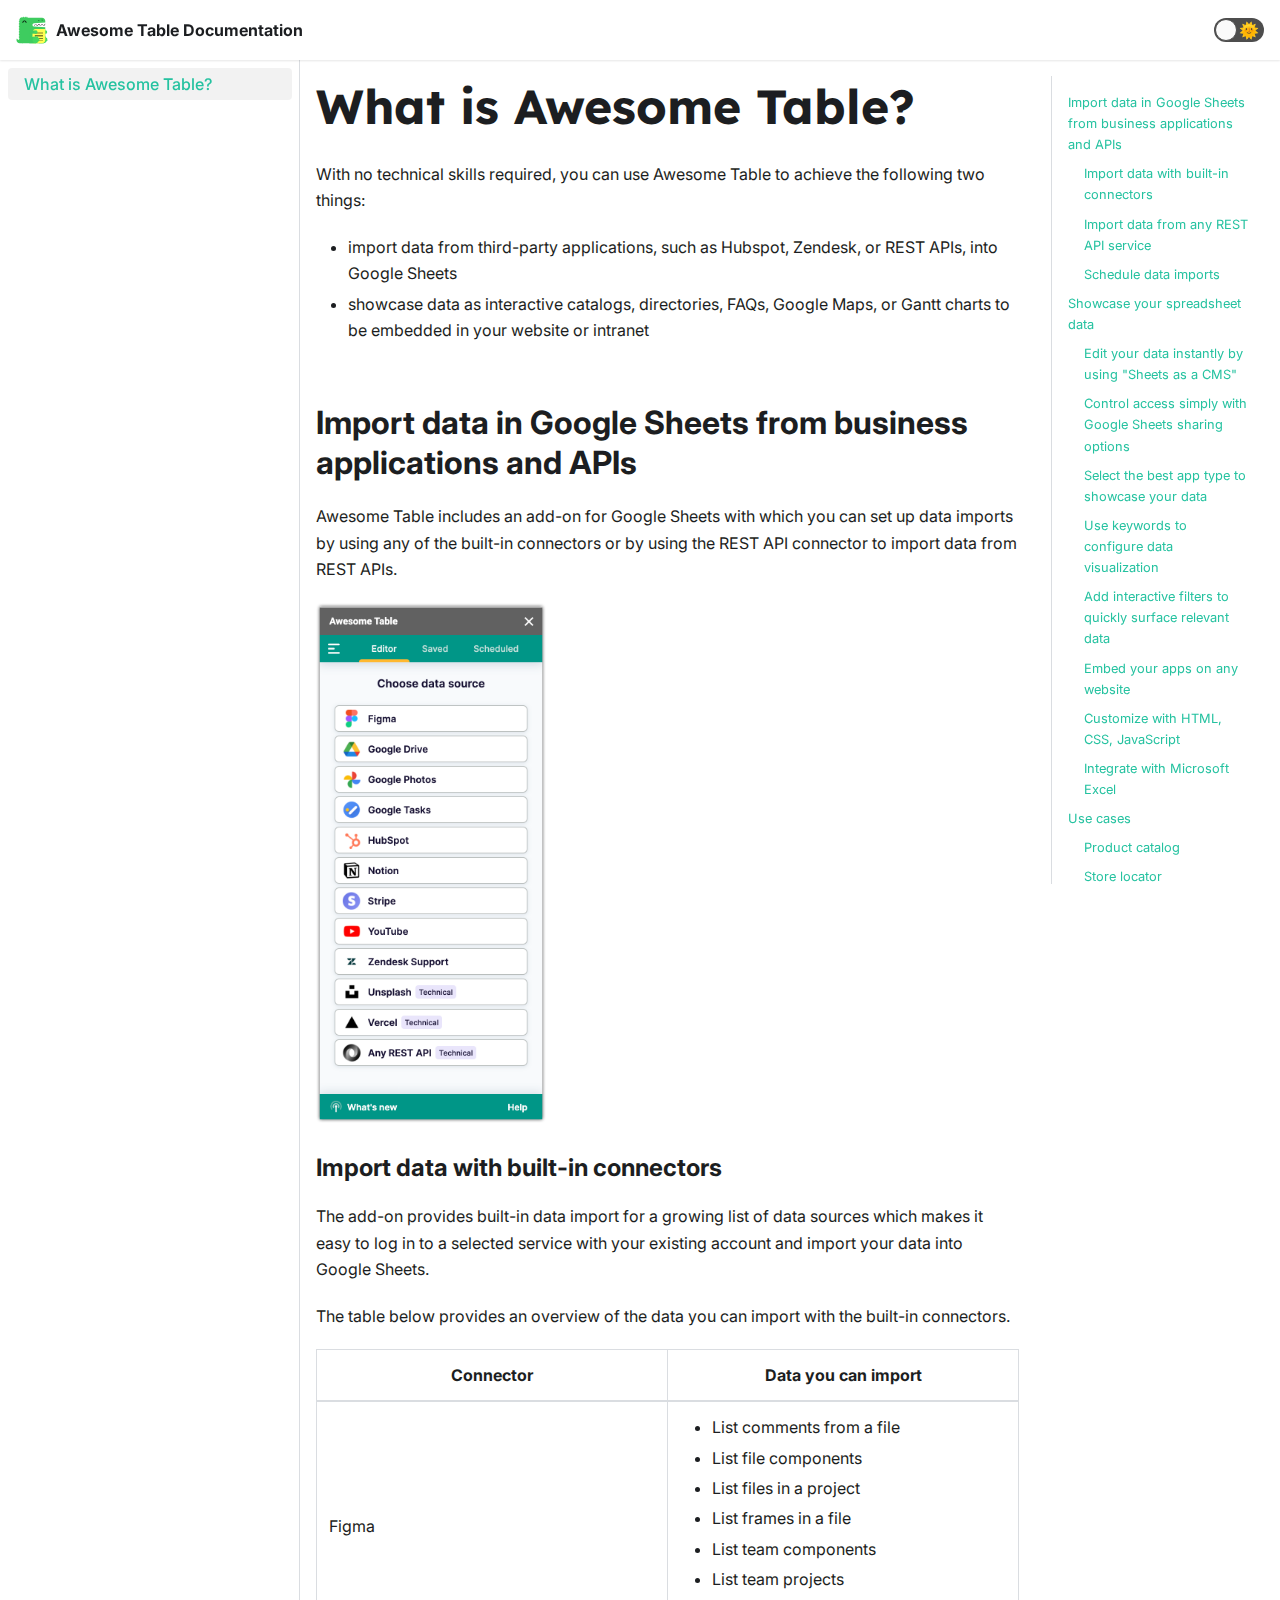
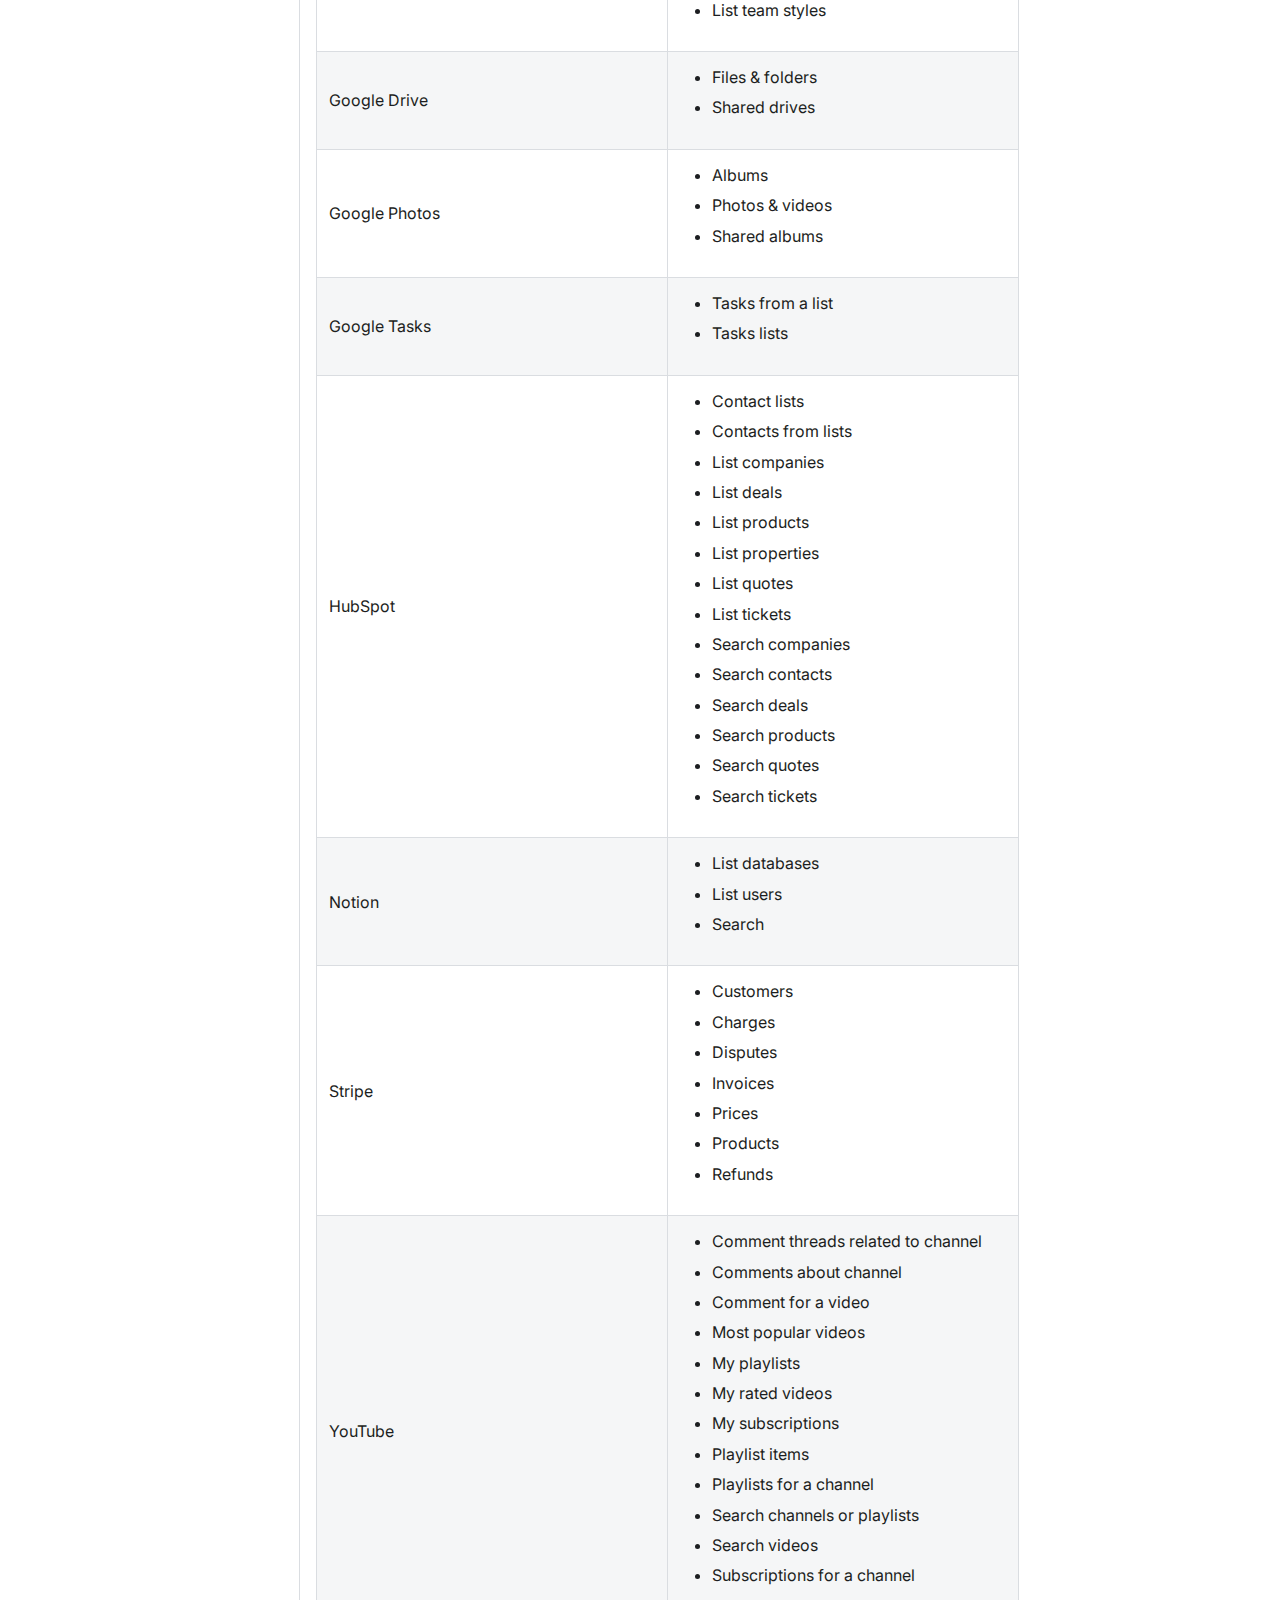
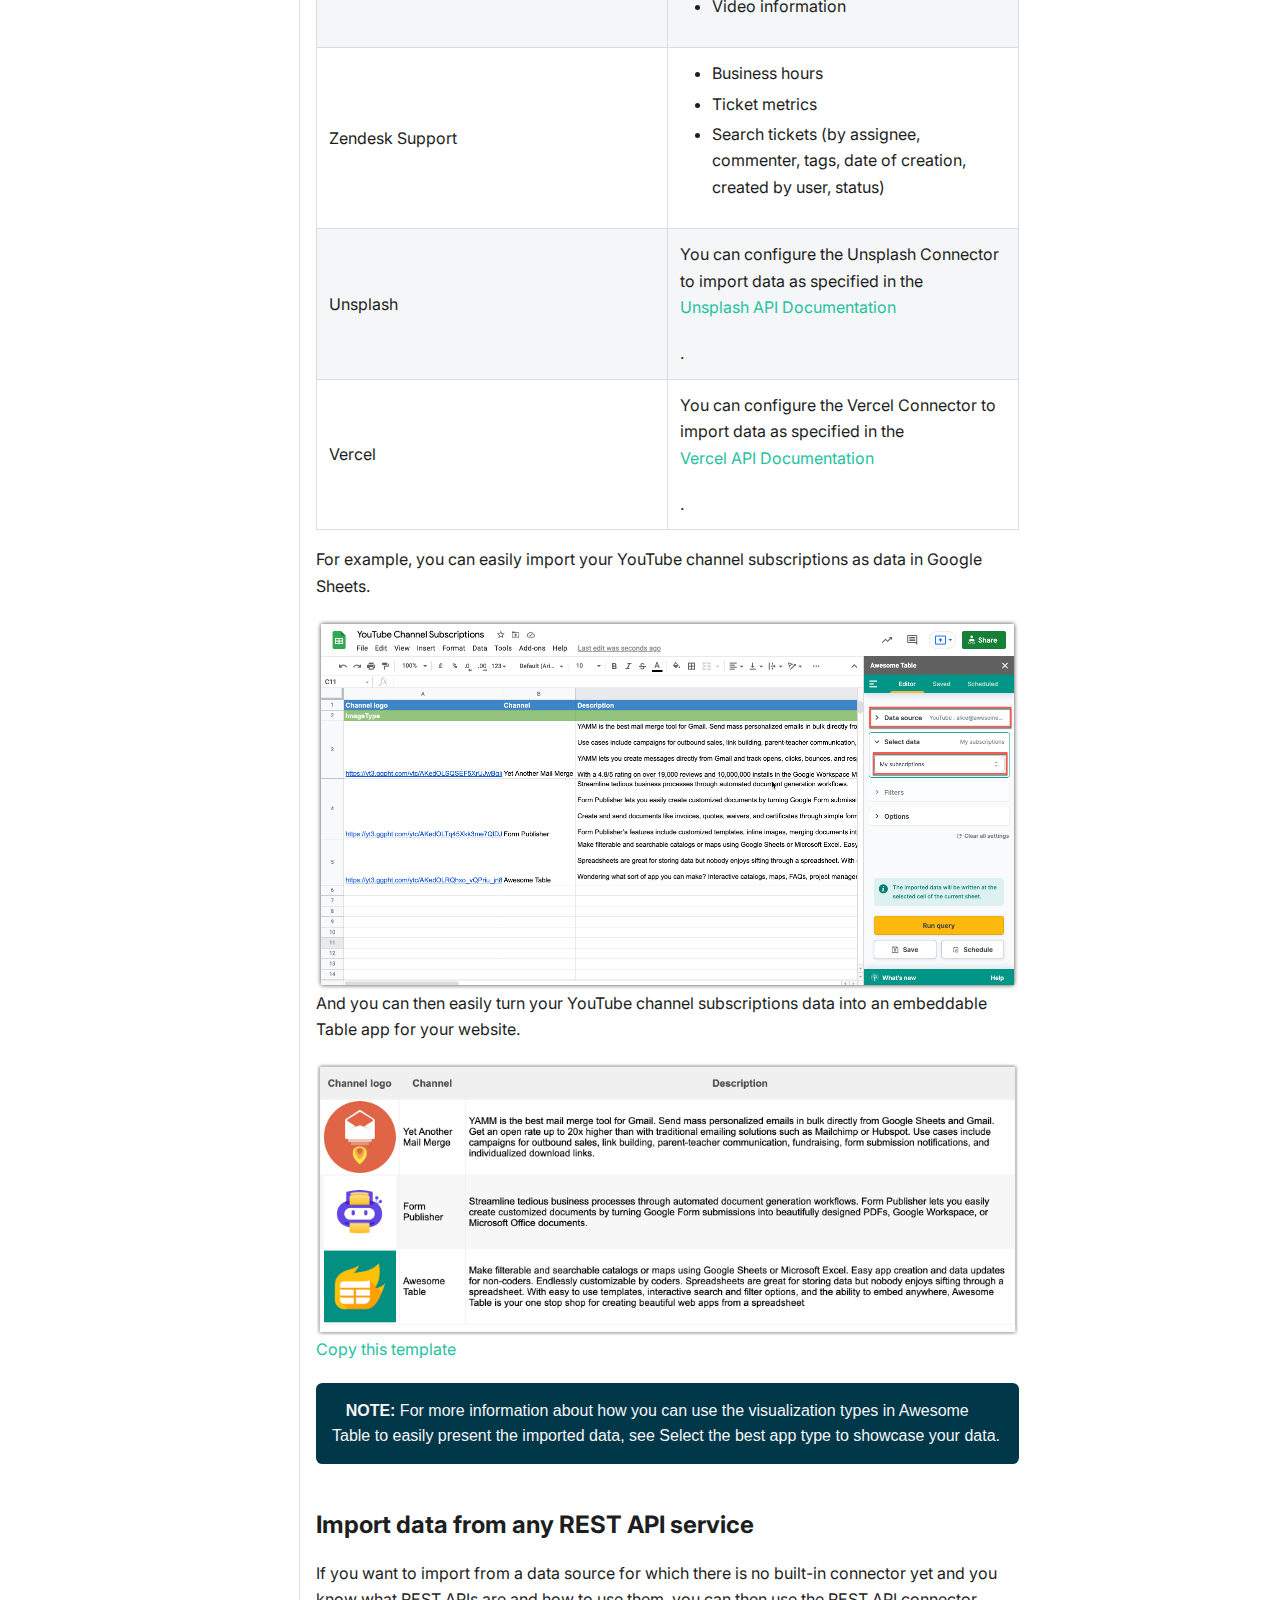
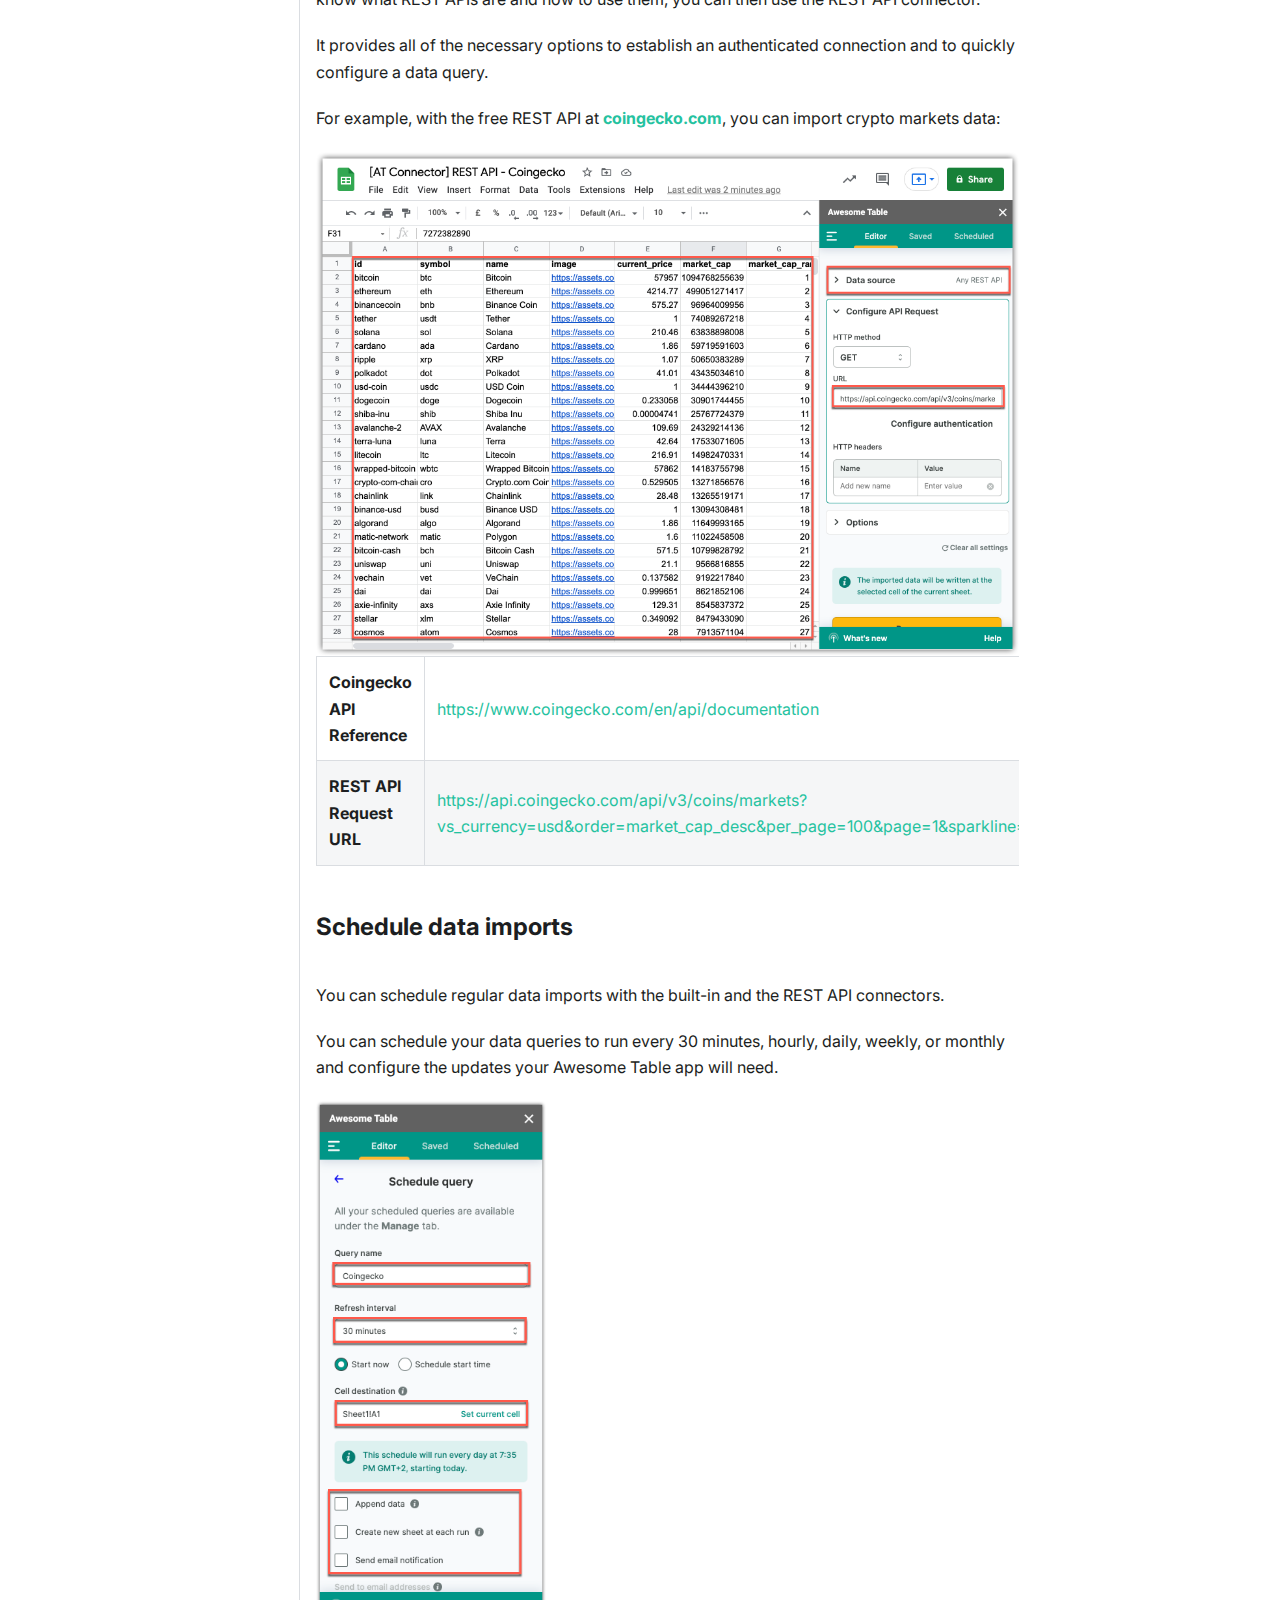
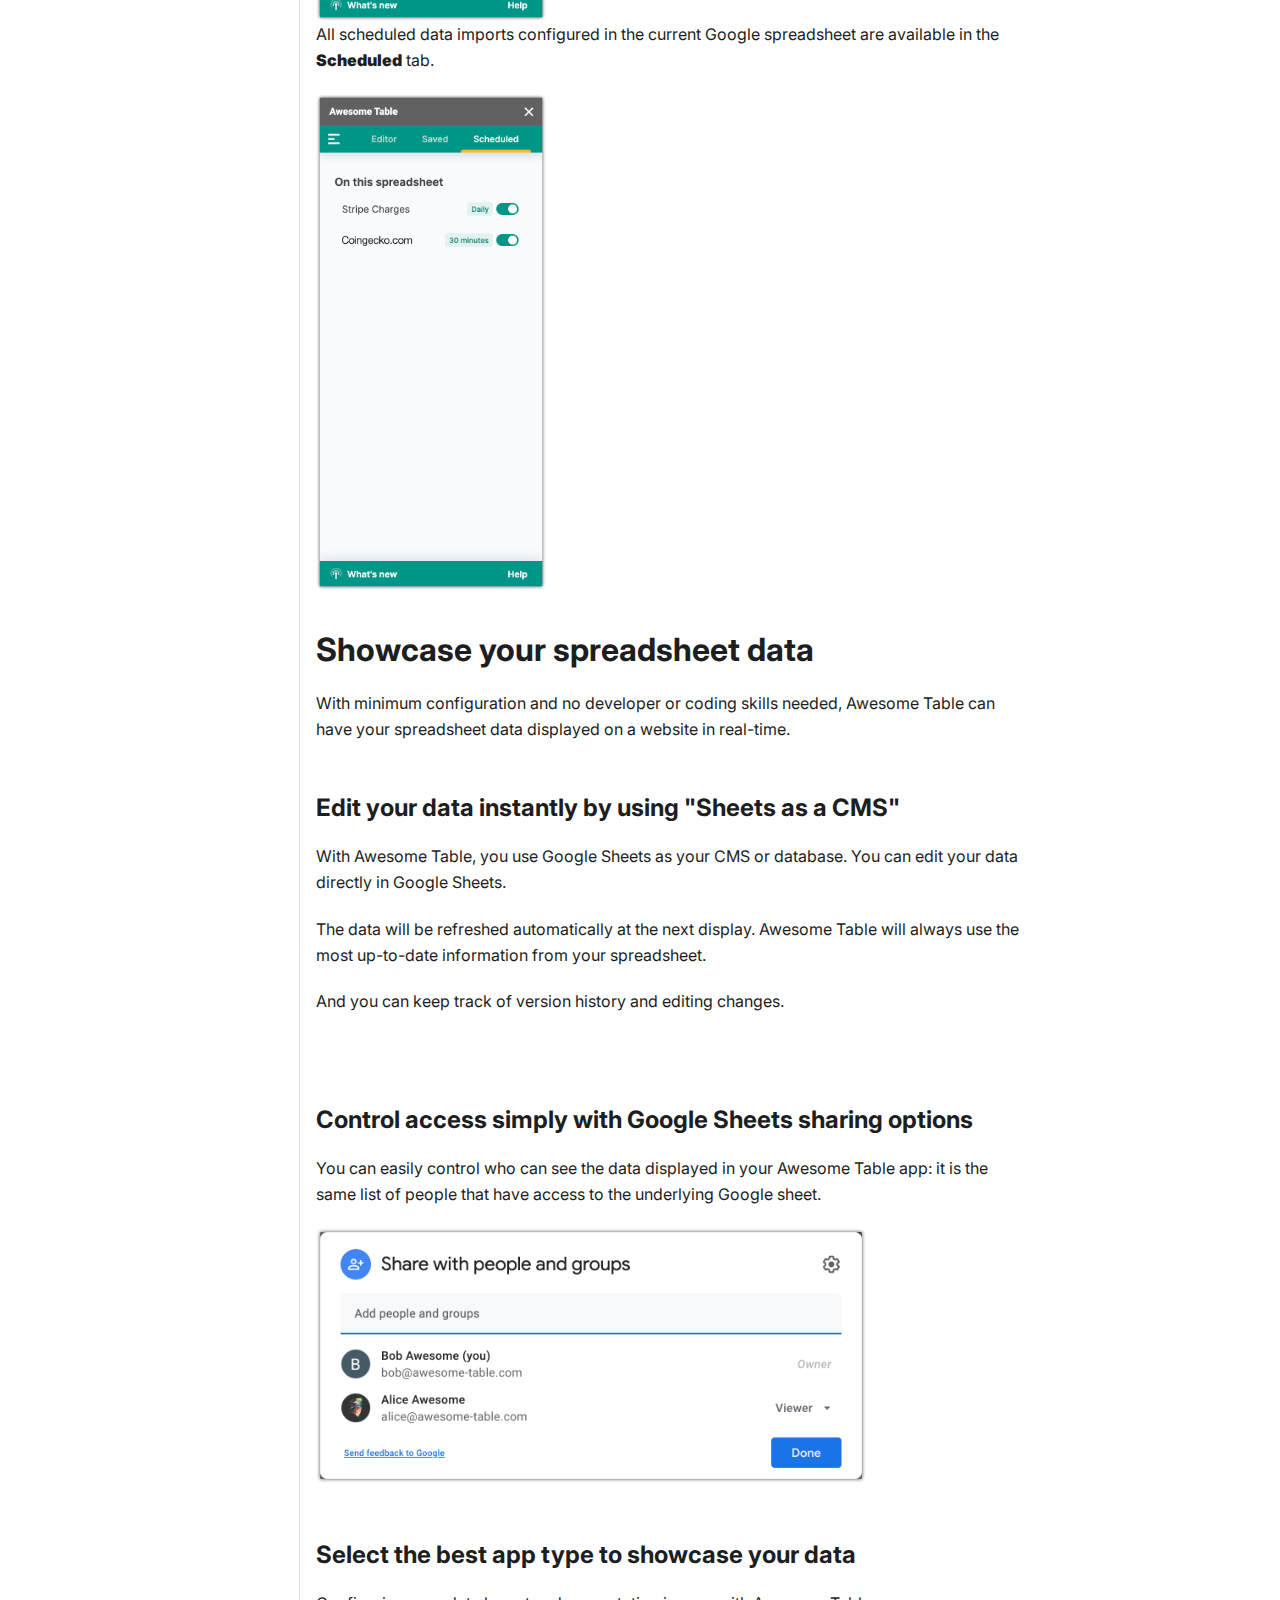
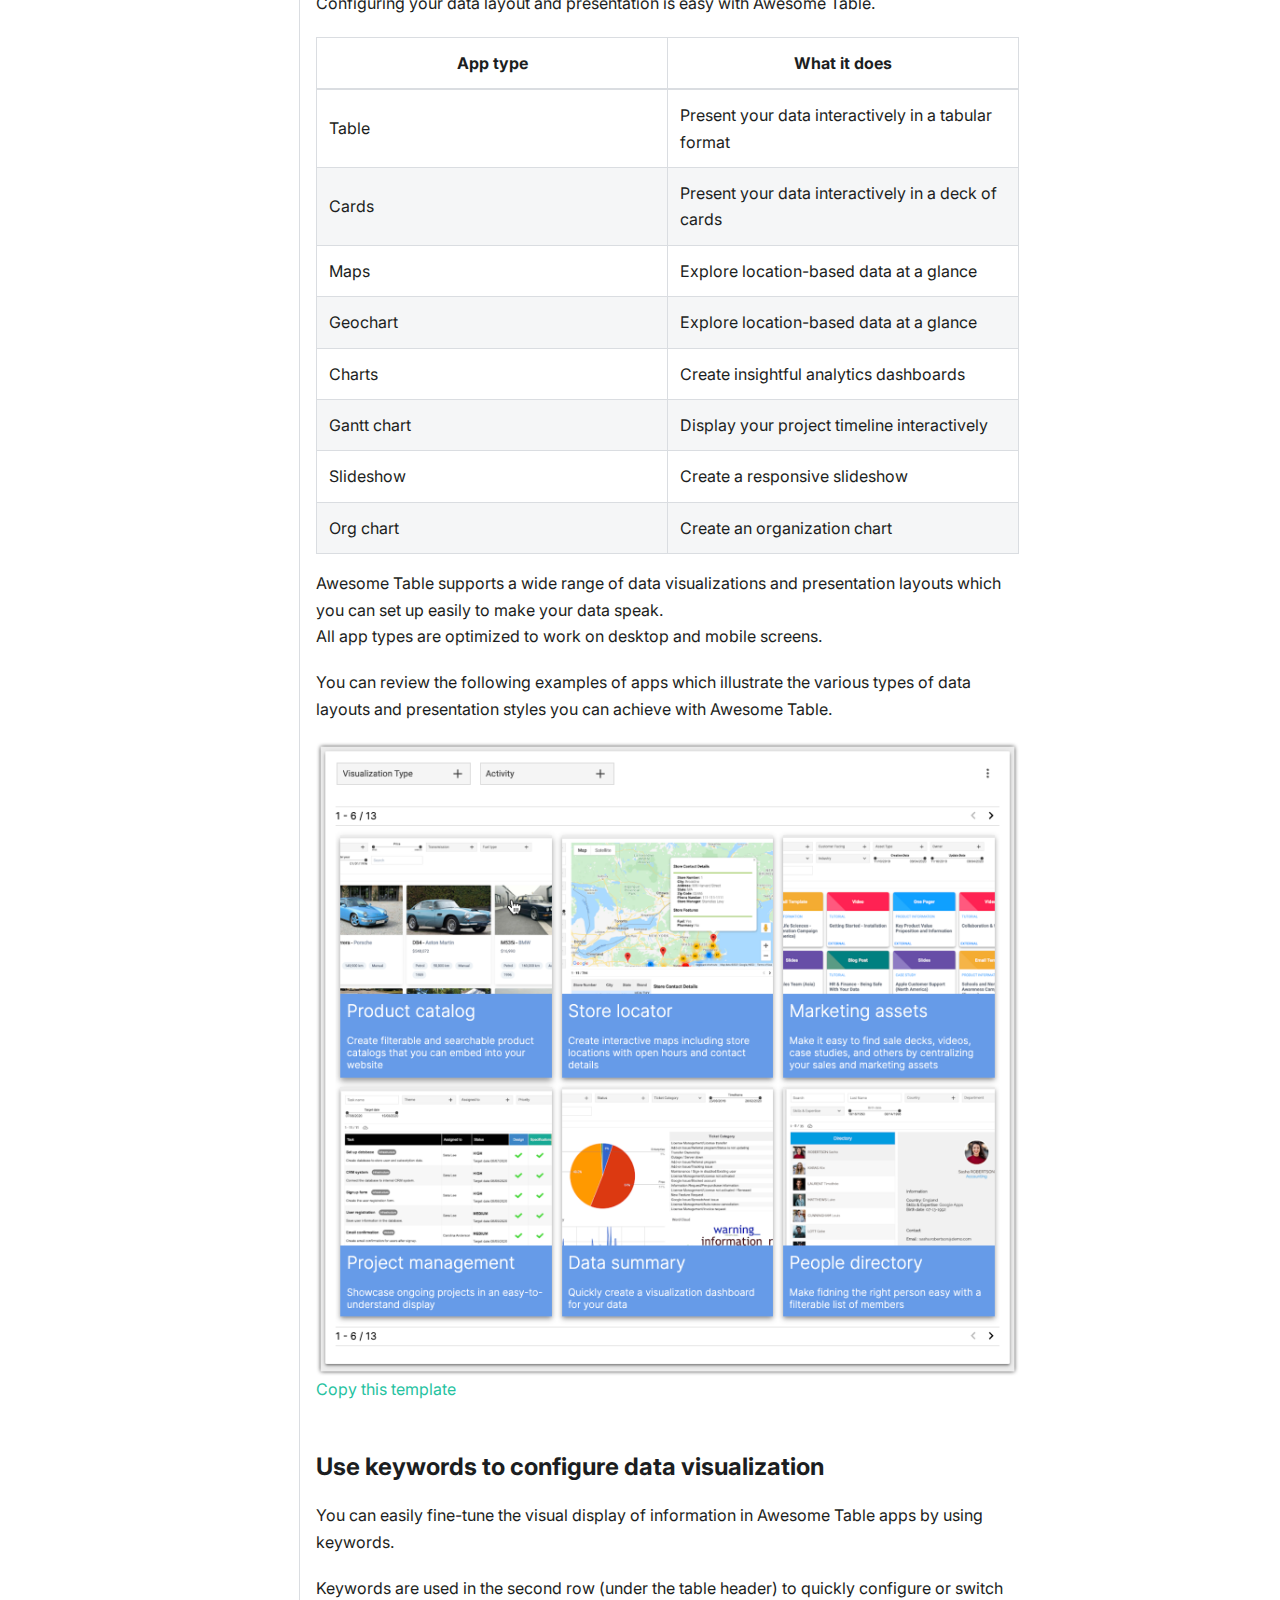
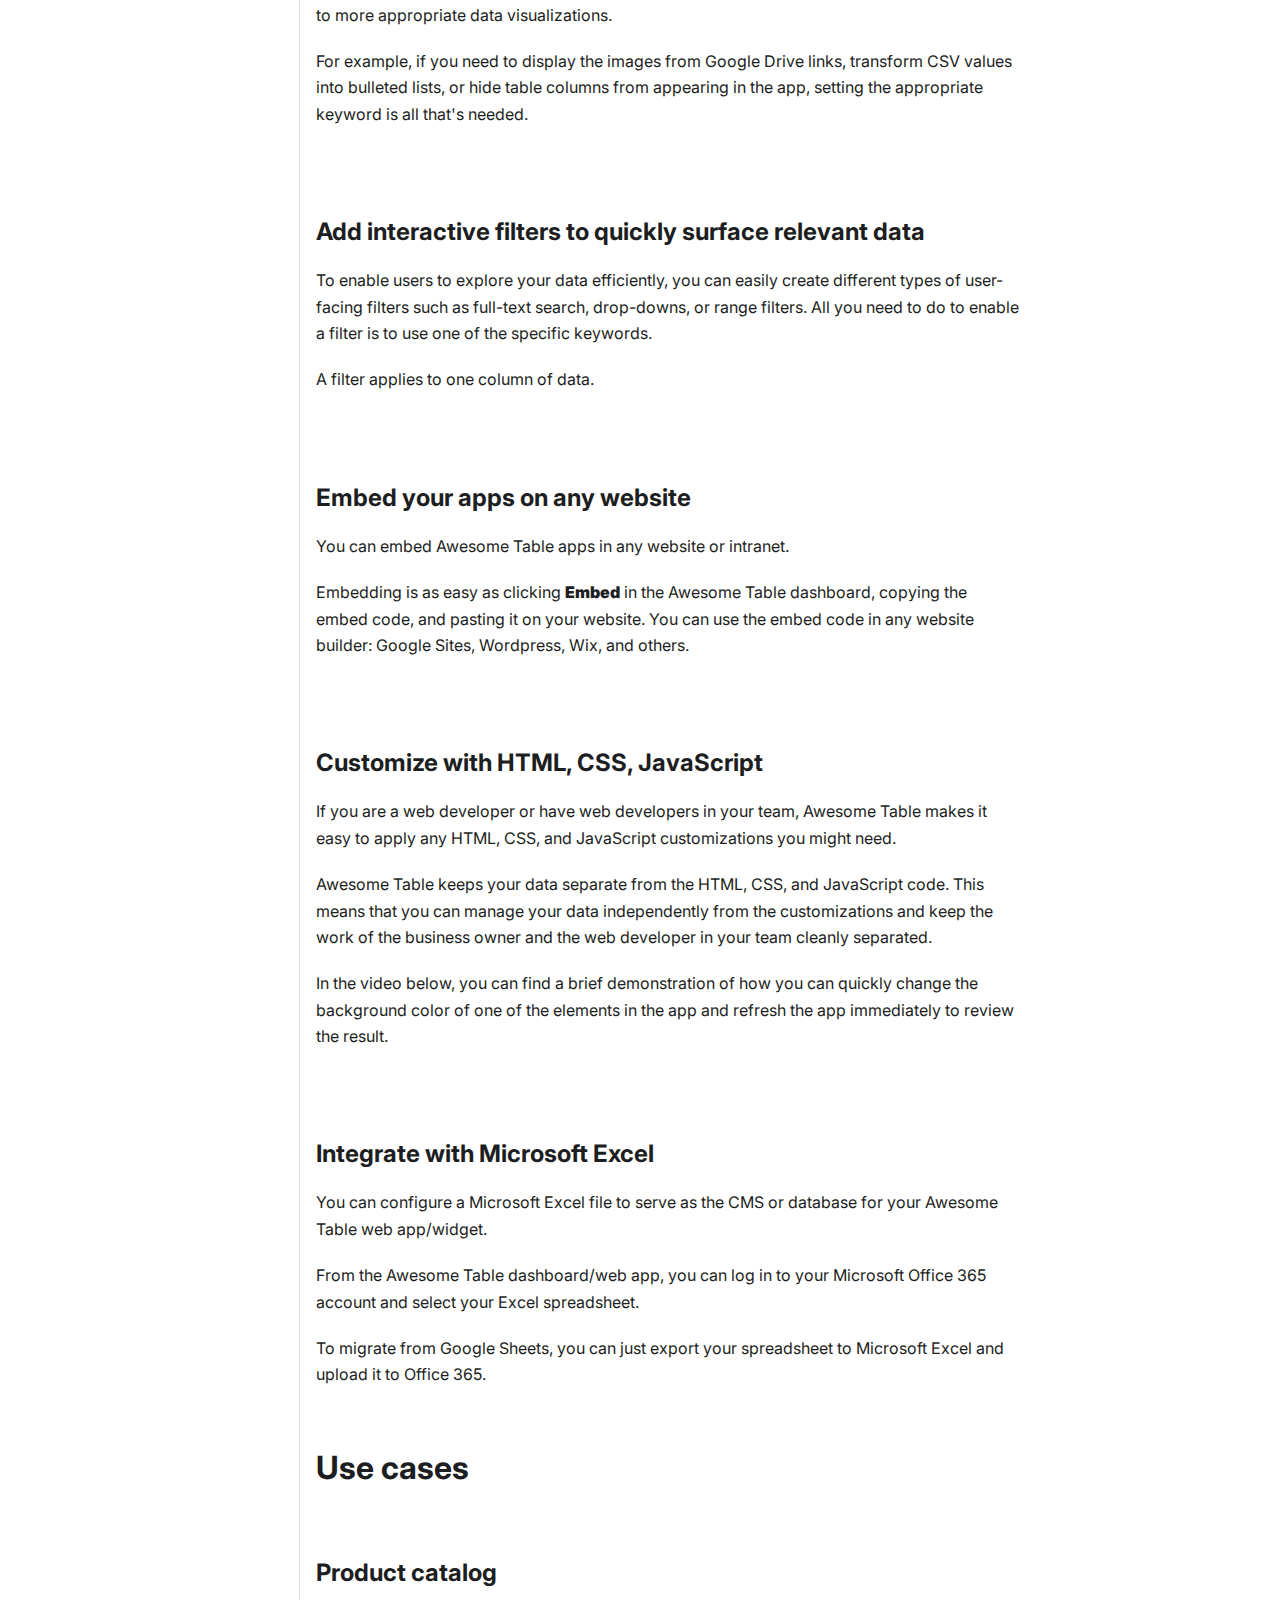
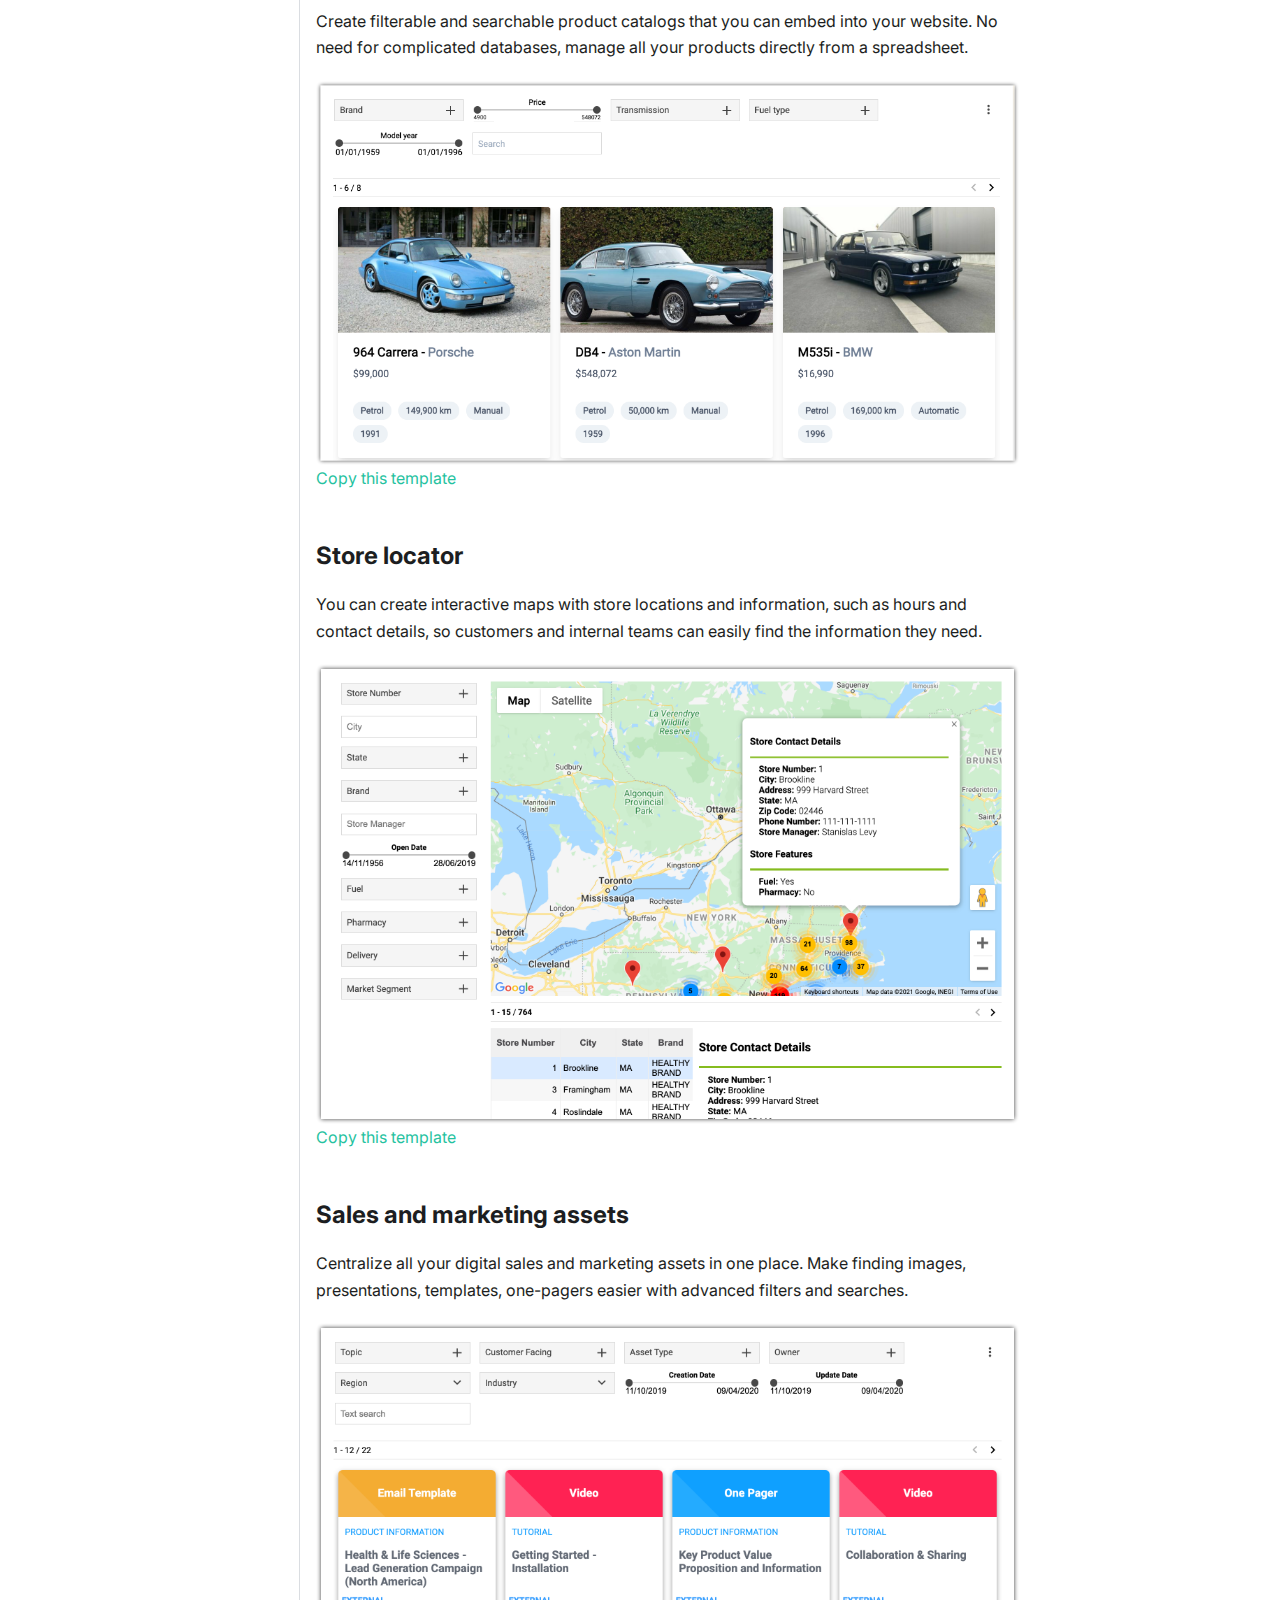
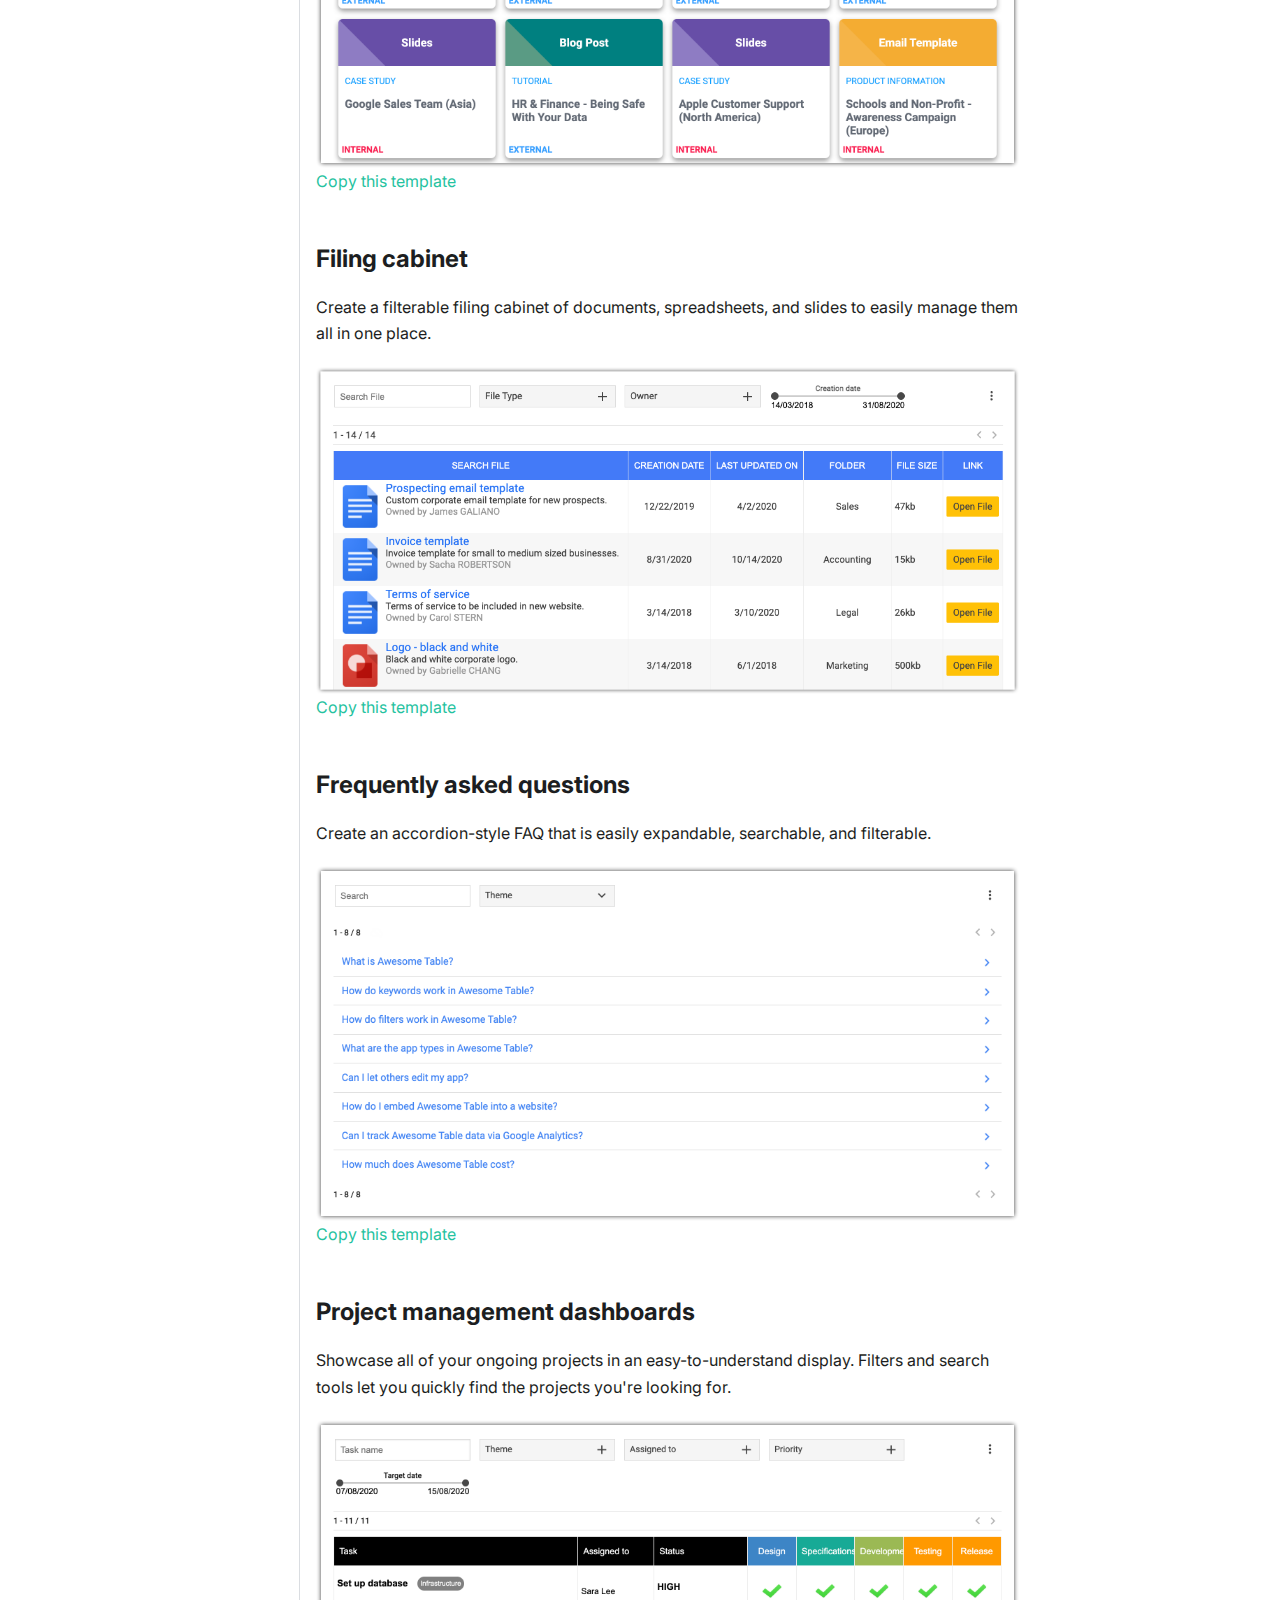
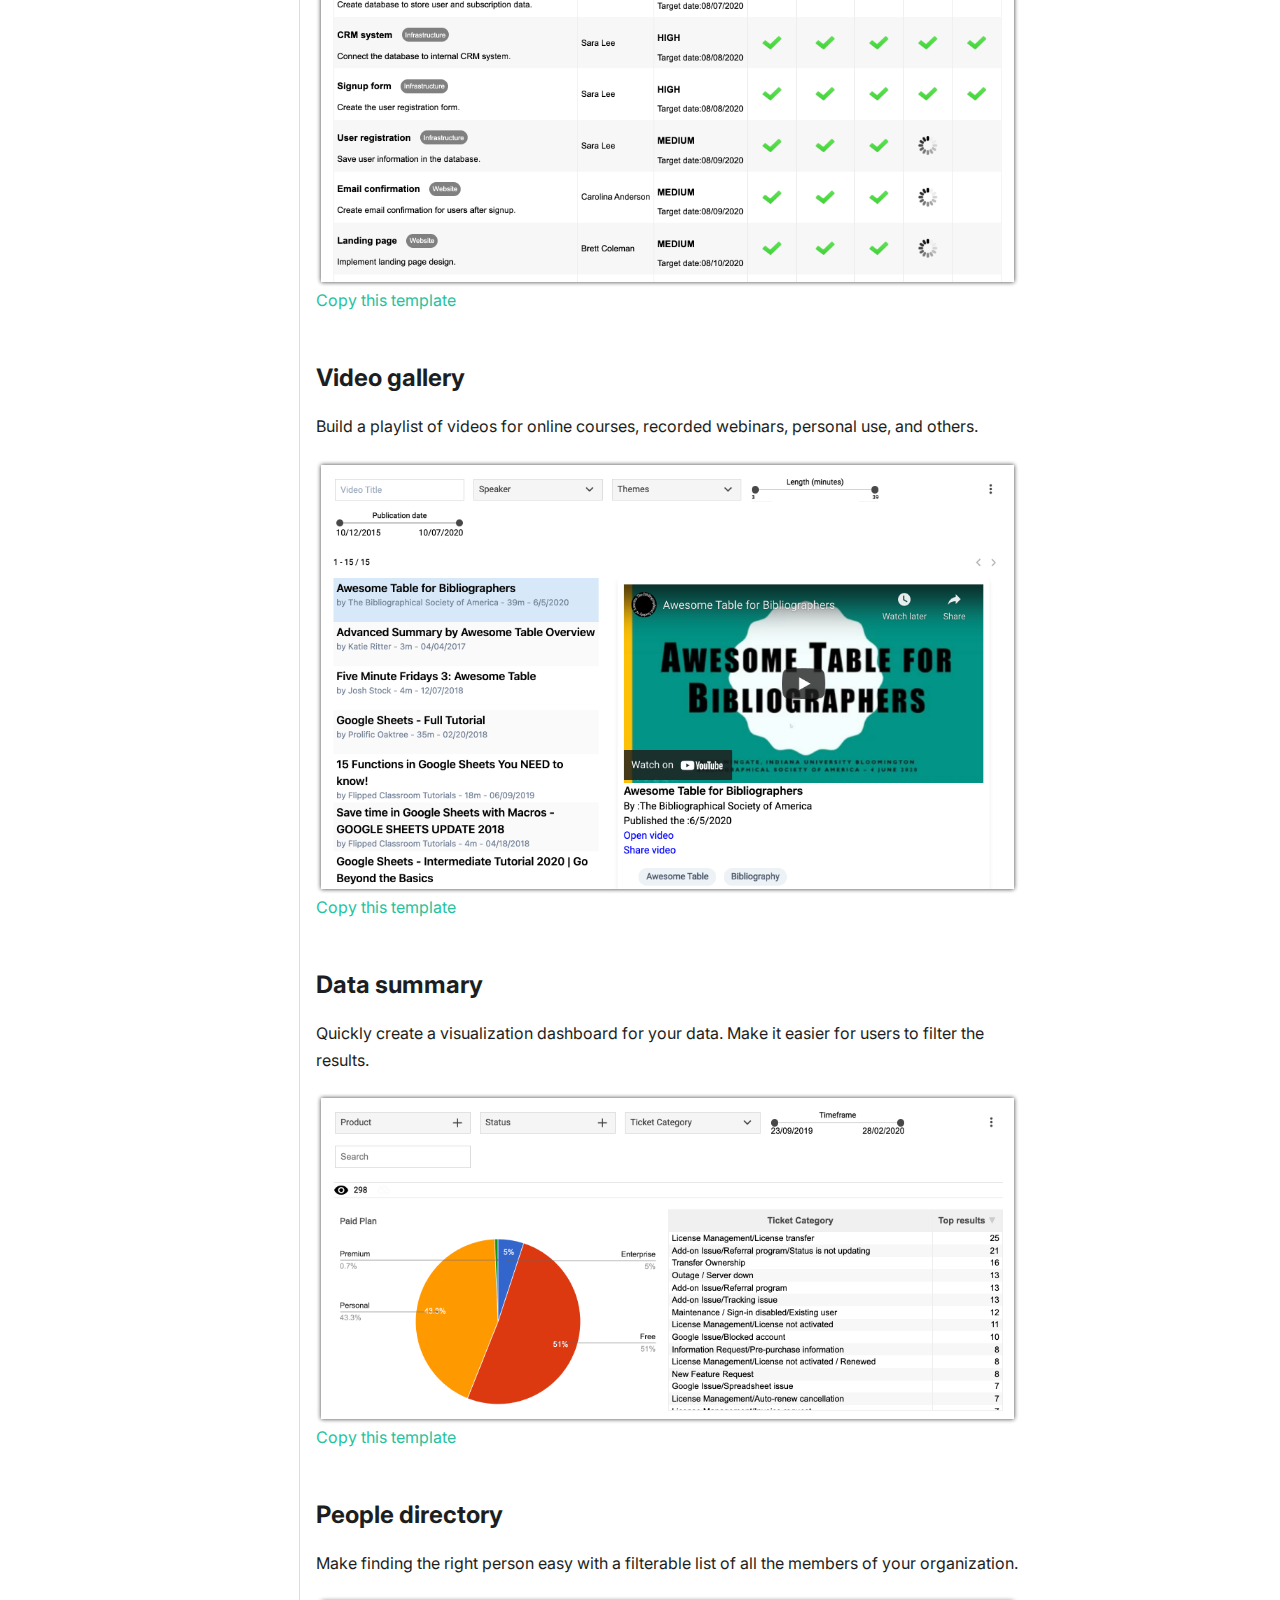
==== commit 8e87849f: "Re-instated the default TOC width" ====
--- a/index.html
+++ b/index.html
@@ -4,14 +4,14 @@
 <meta charset="UTF-8">
 <meta name="viewport" content="width=device-width,initial-scale=1">
 <meta name="generator" content="Docusaurus v2.0.0-beta.13">
-<title data-react-helmet="true">What is Awesome Table? | Awesome Table Documentation</title><meta data-react-helmet="true" name="twitter:card" content="summary_large_image"><meta data-react-helmet="true" property="og:url" content="https://your-docusaurus-test-site.com/"><meta data-react-helmet="true" name="docusaurus_locale" content="en"><meta data-react-helmet="true" name="docusaurus_version" content="current"><meta data-react-helmet="true" name="docusaurus_tag" content="docs-default-current"><meta data-react-helmet="true" property="og:title" content="What is Awesome Table? | Awesome Table Documentation"><meta data-react-helmet="true" name="description" content="With no technical skills required, you can use Awesome Table to achieve the following two things:"><meta data-react-helmet="true" property="og:description" content="With no technical skills required, you can use Awesome Table to achieve the following two things:"><link data-react-helmet="true" rel="icon" href="/img/favicon.ico"><link data-react-helmet="true" rel="canonical" href="https://your-docusaurus-test-site.com/"><link data-react-helmet="true" rel="alternate" href="https://your-docusaurus-test-site.com/" hreflang="en"><link data-react-helmet="true" rel="alternate" href="https://your-docusaurus-test-site.com/" hreflang="x-default"><script data-react-helmet="true">function maybeInsertBanner(){window.__DOCUSAURUS_INSERT_BASEURL_BANNER&&insertBanner()}function insertBanner(){var n=document.getElementById("docusaurus-base-url-issue-banner-container");if(n){n.innerHTML='\n<div id="docusaurus-base-url-issue-banner" style="border: thick solid red; background-color: rgb(255, 230, 179); margin: 20px; padding: 20px; font-size: 20px;">\n   <p style="font-weight: bold; font-size: 30px;">Your Docusaurus site did not load properly.</p>\n   <p>A very common reason is a wrong site <a href="https://docusaurus.io/docs/docusaurus.config.js/#baseurl" style="font-weight: bold;">baseUrl configuration</a>.</p>\n   <p>Current configured baseUrl = <span style="font-weight: bold; color: red;">/</span>  (default value)</p>\n   <p>We suggest trying baseUrl = <span id="docusaurus-base-url-issue-banner-suggestion-container" style="font-weight: bold; color: green;"></span></p>\n</div>\n';var e=document.getElementById("docusaurus-base-url-issue-banner-suggestion-container"),s=window.location.pathname,r="/"===s.substr(-1)?s:s+"/";e.innerHTML=r}}window.__DOCUSAURUS_INSERT_BASEURL_BANNER=!0,document.addEventListener("DOMContentLoaded",maybeInsertBanner)</script><link rel="stylesheet" href="/assets/css/styles.e1361dae.css">
-<link rel="preload" href="/assets/js/runtime~main.b9646ef5.js" as="script">
-<link rel="preload" href="/assets/js/main.820ac261.js" as="script">
+<title data-react-helmet="true">What is Awesome Table? | Awesome Table Documentation</title><meta data-react-helmet="true" name="twitter:card" content="summary_large_image"><meta data-react-helmet="true" property="og:url" content="https://your-docusaurus-test-site.com/"><meta data-react-helmet="true" name="docusaurus_locale" content="en"><meta data-react-helmet="true" name="docusaurus_version" content="current"><meta data-react-helmet="true" name="docusaurus_tag" content="docs-default-current"><meta data-react-helmet="true" property="og:title" content="What is Awesome Table? | Awesome Table Documentation"><meta data-react-helmet="true" name="description" content="With no technical skills required, you can use Awesome Table to achieve the following two things:"><meta data-react-helmet="true" property="og:description" content="With no technical skills required, you can use Awesome Table to achieve the following two things:"><link data-react-helmet="true" rel="icon" href="/img/favicon.ico"><link data-react-helmet="true" rel="canonical" href="https://your-docusaurus-test-site.com/"><link data-react-helmet="true" rel="alternate" href="https://your-docusaurus-test-site.com/" hreflang="en"><link data-react-helmet="true" rel="alternate" href="https://your-docusaurus-test-site.com/" hreflang="x-default"><script data-react-helmet="true">function maybeInsertBanner(){window.__DOCUSAURUS_INSERT_BASEURL_BANNER&&insertBanner()}function insertBanner(){var n=document.getElementById("docusaurus-base-url-issue-banner-container");if(n){n.innerHTML='\n<div id="docusaurus-base-url-issue-banner" style="border: thick solid red; background-color: rgb(255, 230, 179); margin: 20px; padding: 20px; font-size: 20px;">\n   <p style="font-weight: bold; font-size: 30px;">Your Docusaurus site did not load properly.</p>\n   <p>A very common reason is a wrong site <a href="https://docusaurus.io/docs/docusaurus.config.js/#baseurl" style="font-weight: bold;">baseUrl configuration</a>.</p>\n   <p>Current configured baseUrl = <span style="font-weight: bold; color: red;">/</span>  (default value)</p>\n   <p>We suggest trying baseUrl = <span id="docusaurus-base-url-issue-banner-suggestion-container" style="font-weight: bold; color: green;"></span></p>\n</div>\n';var e=document.getElementById("docusaurus-base-url-issue-banner-suggestion-container"),s=window.location.pathname,r="/"===s.substr(-1)?s:s+"/";e.innerHTML=r}}window.__DOCUSAURUS_INSERT_BASEURL_BANNER=!0,document.addEventListener("DOMContentLoaded",maybeInsertBanner)</script><link rel="stylesheet" href="/assets/css/styles.8313f611.css">
+<link rel="preload" href="/assets/js/runtime~main.85e637f3.js" as="script">
+<link rel="preload" href="/assets/js/main.1125a1d2.js" as="script">
 </head>
 <body>
 <script>!function(){function t(t){document.documentElement.setAttribute("data-theme",t)}var e=function(){var t=null;try{t=localStorage.getItem("theme")}catch(t){}return t}();t(null!==e?e:"light")}()</script><div id="__docusaurus">
 <div id="docusaurus-base-url-issue-banner-container"></div><div><a href="#" class="skipToContent_OuoZ">Skip to main content</a></div><nav class="navbar navbar--fixed-top"><div class="navbar__inner"><div class="navbar__items"><button aria-label="Navigation bar toggle" class="navbar__toggle clean-btn" type="button" tabindex="0"><svg width="30" height="30" viewBox="0 0 30 30" aria-hidden="true"><path stroke="currentColor" stroke-linecap="round" stroke-miterlimit="10" stroke-width="2" d="M4 7h22M4 15h22M4 23h22"></path></svg></button><a class="navbar__brand" href="/"><div class="navbar__logo"><img src="/img/logo.svg" alt="Awesome Table Documentation" class="themedImage_TMUO themedImage--light_4Vu1"><img src="/img/logo.svg" alt="Awesome Table Documentation" class="themedImage_TMUO themedImage--dark_uzRr"></div><b class="navbar__title">Awesome Table Documentation</b></a></div><div class="navbar__items navbar__items--right"><div class="toggle_iYfV toggle_2i4l toggleDisabled_xj38"><div class="toggleTrack_t-f2" role="button" tabindex="-1"><div class="toggleTrackCheck_mk7D"><span class="toggleIcon_pHJ9">🌜</span></div><div class="toggleTrackX_dm8H"><span class="toggleIcon_pHJ9">🌞</span></div><div class="toggleTrackThumb_W6To"></div></div><input type="checkbox" class="toggleScreenReader_h9qa" aria-label="Switch between dark and light mode"></div></div></div><div role="presentation" class="navbar-sidebar__backdrop"></div></nav><div class="main-wrapper docs-wrapper docs-doc-page"><div class="docPage_lDyR"><button aria-label="Scroll back to top" class="clean-btn theme-back-to-top-button backToTopButton_i9tI" type="button"></button><aside class="docSidebarContainer_0YBq"><div class="sidebar_a3j0"><nav class="menu thin-scrollbar menu_cyFh"><ul class="theme-doc-sidebar-menu menu__list"><li class="theme-doc-sidebar-item-link theme-doc-sidebar-item-link-level-1 menu__list-item"><a class="menu__link menu__link--active" aria-current="page" href="/">What is Awesome Table?</a></li></ul></nav></div></aside><main class="docMainContainer_r8cw"><div class="container padding-top--md padding-bottom--lg"><div class="row"><div class="col docItemCol_zHA2"><div class="docItemContainer_oiyr"><article><div class="tocCollapsible_aw-L theme-doc-toc-mobile tocMobile_Tx6Y"><button type="button" class="clean-btn tocCollapsibleButton_zr6a">On this page</button></div><div class="theme-doc-markdown markdown"><header><h1><a id="concept-7454" class="anchor_top_offset"></a><a id="ariaid-title1" class="anchor_top_offset"></a>What is Awesome Table?</h1></header><p xmlns="http://www.w3.org/1999/xhtml" class="shortdesc">With no technical skills required, you can use Awesome Table to achieve the following two things:</p><ul xmlns="http://www.w3.org/1999/xhtml" class="ul"><li class="li">import data from third-party applications, such as Hubspot, Zendesk, or REST APIs, into Google Sheets</li><li class="li">showcase data as interactive catalogs, directories, FAQs, Google Maps, or Gantt charts to be embedded in your website or intranet</li></ul><h2 class="anchor anchorWithStickyNavbar_y2LR" id="import-data-in-google-sheets-from-business-applications-and-apis"><a id="concept-1415" class="anchor_top_offset"></a>Import data in Google Sheets from business applications and APIs<a aria-hidden="true" class="hash-link" href="#import-data-in-google-sheets-from-business-applications-and-apis" title="Direct link to heading">​</a></h2><p xmlns="http://www.w3.org/1999/xhtml" class="shortdesc">Awesome Table includes an add-on for Google Sheets with which you can set up data imports by using any of the built-in connectors or by using the REST API connector to import data from REST APIs.</p><img xmlns="http://www.w3.org/1999/xhtml" class="image" width="230" src="/a3440990-5cd4-11ec-af65-02426ae7396c.png"><h3 class="anchor anchorWithStickyNavbar_y2LR" id="import-data-with-built-in-connectors"><a id="concept-1022" class="anchor_top_offset"></a>Import data with built-in connectors<a aria-hidden="true" class="hash-link" href="#import-data-with-built-in-connectors" title="Direct link to heading">​</a></h3><p xmlns="http://www.w3.org/1999/xhtml" class="shortdesc">The add-on provides built-in data import for a growing list of data sources which makes it easy to log in to a selected service with your existing account and import your data into Google Sheets.</p><p xmlns="http://www.w3.org/1999/xhtml" class="p">The table below provides an overview of the data you can import with the built-in connectors.</p><table xmlns="http://www.w3.org/1999/xhtml" class="table"><caption></caption><colgroup><col style="width:50%"><col style="width:50%"></colgroup><thead class="thead"><tr><th class="entry anchor_top_offset" id="concept-1022__entry__1">Connector</th><th class="entry anchor_top_offset" id="concept-1022__entry__2">Data you can import</th></tr></thead><tbody class="tbody"><tr><td class="entry" headers="concept-1022__entry__1 concept-1022__entry__2 ">Figma</td><td class="entry" headers="concept-1022__entry__1 concept-1022__entry__2 ">         <ul class="ul"><li class="li">List comments from a file</li><li class="li">List file components</li><li class="li">List files in a project</li><li class="li">List frames in a file</li><li class="li">List team components</li><li class="li">List team projects</li><li class="li">List team styles</li></ul>       </td></tr><tr><td class="entry" headers="concept-1022__entry__1 concept-1022__entry__2 ">Google Drive</td><td class="entry" headers="concept-1022__entry__1 concept-1022__entry__2 ">         <ul class="ul"><li class="li">Files &amp; folders</li><li class="li">Shared drives</li></ul>       </td></tr><tr><td class="entry" headers="concept-1022__entry__1 concept-1022__entry__2 ">Google Photos</td><td class="entry" headers="concept-1022__entry__1 concept-1022__entry__2 ">         <ul class="ul"><li class="li">Albums</li><li class="li">Photos &amp; videos</li><li class="li">Shared albums</li></ul>       </td></tr><tr><td class="entry" headers="concept-1022__entry__1 concept-1022__entry__2 ">Google Tasks</td><td class="entry" headers="concept-1022__entry__1 concept-1022__entry__2 ">         <ul class="ul"><li class="li">Tasks from a list</li><li class="li">Tasks lists</li></ul>       </td></tr><tr><td class="entry" headers="concept-1022__entry__1 concept-1022__entry__2 ">HubSpot</td><td class="entry" headers="concept-1022__entry__1 concept-1022__entry__2 ">         <ul class="ul"><li class="li">Contact lists</li><li class="li">Contacts from lists</li><li class="li">List companies</li><li class="li">List deals</li><li class="li">List products</li><li class="li">List properties</li><li class="li">List quotes</li><li class="li">List tickets</li><li class="li">Search companies</li><li class="li">Search contacts</li><li class="li">Search deals</li><li class="li">Search products</li><li class="li">Search quotes</li><li class="li">Search tickets</li></ul>       </td></tr><tr><td class="entry" headers="concept-1022__entry__1 concept-1022__entry__2 ">Notion</td><td class="entry" headers="concept-1022__entry__1 concept-1022__entry__2 ">         <ul class="ul"><li class="li">List databases</li><li class="li">List users</li><li class="li">Search</li></ul>       </td></tr><tr><td class="entry" headers="concept-1022__entry__1 concept-1022__entry__2 ">Stripe</td><td class="entry" headers="concept-1022__entry__1 concept-1022__entry__2 ">         <ul class="ul"><li class="li">Customers</li><li class="li">Charges</li><li class="li">Disputes</li><li class="li">Invoices</li><li class="li">Prices</li><li class="li">Products</li><li class="li">Refunds</li></ul>       </td></tr><tr><td class="entry" headers="concept-1022__entry__1 concept-1022__entry__2 ">YouTube</td><td class="entry" headers="concept-1022__entry__1 concept-1022__entry__2 ">         <ul class="ul"><li class="li">Comment threads related to channel</li><li class="li">Comments about channel</li><li class="li">Comment for a video</li><li class="li">Most popular videos</li><li class="li">My playlists</li><li class="li">My rated videos</li><li class="li">My subscriptions</li><li class="li">Playlist items</li><li class="li">Playlists for a channel</li><li class="li">Search channels or playlists</li><li class="li">Search videos</li><li class="li">Subscriptions for a channel</li><li class="li">Video information</li></ul>       </td></tr><tr><td class="entry" headers="concept-1022__entry__1 concept-1022__entry__2 ">Zendesk Support</td><td class="entry" headers="concept-1022__entry__1 concept-1022__entry__2 ">         <ul class="ul"><li class="li">Business hours</li><li class="li">Ticket metrics</li><li class="li">Search tickets (by assignee, commenter, tags, date of creation, created by user, status)</li></ul>       </td></tr><tr><td class="entry" headers="concept-1022__entry__1 concept-1022__entry__2 ">Unsplash</td><td class="entry" headers="concept-1022__entry__1 concept-1022__entry__2 ">You can configure the Unsplash Connector to import data as specified in the <p class="p"><a href="https://unsplash.com/documentation" target="_blank" rel="noopener noreferrer" class="xref j-external-link">Unsplash API Documentation</a></p>.</td></tr><tr><td class="entry" headers="concept-1022__entry__1 concept-1022__entry__2 ">Vercel</td><td class="entry" headers="concept-1022__entry__1 concept-1022__entry__2 ">You can configure the Vercel Connector to import data as specified in the <p class="p"><a href="https://vercel.com/docs/rest-api" target="_blank" rel="noopener noreferrer" class="xref j-external-link">Vercel API Documentation</a></p>.</td></tr></tbody></table><p xmlns="http://www.w3.org/1999/xhtml" class="p">For example, you can easily import your YouTube channel subscriptions as data in Google Sheets. </p><img xmlns="http://www.w3.org/1999/xhtml" class="image" src="/a34939b0-5cd4-11ec-af65-02426ae7396c.png"><p xmlns="http://www.w3.org/1999/xhtml" class="p">And you can then easily turn your YouTube channel subscriptions data into an embeddable Table app for your website.</p><img xmlns="http://www.w3.org/1999/xhtml" class="image" src="/a34d7f70-5cd4-11ec-af65-02426ae7396c.png"><p xmlns="http://www.w3.org/1999/xhtml" class="p"><a href="https://app.awesome-table.com/-MmT00XxlB48WWByg7Wl/preview" target="_blank" rel="noopener noreferrer" class="xref j-external-link">Copy this template</a></p><div xmlns="http://www.w3.org/1999/xhtml" class="p"><div class="note note note_note"><span class="note__title">Note:</span>  For more information about how you can use the visualization types in Awesome Table to easily present the imported data, see <a href="https://support.awesome-table.com/hc/en-us/articles/360000346939-What-is-Awesome-Table-#h_dbbb43a3-b19f-4a2d-b4b0-681c5695debe" target="_blank" rel="noopener noreferrer" class="xref j-external-link">Select the best app type to showcase your data</a>.</div></div><h3 class="anchor anchorWithStickyNavbar_y2LR" id="import-data-from-any-rest-api-service"><a id="concept-7479" class="anchor_top_offset"></a>Import data from any REST API service<a aria-hidden="true" class="hash-link" href="#import-data-from-any-rest-api-service" title="Direct link to heading">​</a></h3><p xmlns="http://www.w3.org/1999/xhtml" class="shortdesc">If you want to import from a data source for which there is no built-in connector yet and you know what REST APIs are and how to use them, you can then use the REST API connector. </p><p xmlns="http://www.w3.org/1999/xhtml" class="p">It provides all of the necessary options to establish an authenticated connection and to quickly configure a data query.</p><p xmlns="http://www.w3.org/1999/xhtml" class="p">For example, with the free REST API at <strong class="ph b"><a href="https://coingecko.com/" target="_blank" rel="noopener noreferrer" class="xref j-external-link">coingecko.com</a></strong>, you can import crypto markets data:</p><img xmlns="http://www.w3.org/1999/xhtml" class="image" src="/a355e3e0-5cd4-11ec-af65-02426ae7396c.png"><table xmlns="http://www.w3.org/1999/xhtml" class="table"><caption></caption><colgroup><col style="width:50%"><col style="width:50%"></colgroup><tbody class="tbody"><tr><td class="entry"><strong class="ph b">Coingecko API Reference</strong></td><td class="entry"><a href="https://www.coingecko.com/en/api/documentation" target="_blank" rel="noopener noreferrer" class="xref j-external-link">https://www.coingecko.com/en/api/documentation</a></td></tr><tr><td class="entry"><strong class="ph b">REST API Request URL</strong></td><td class="entry"><a href="https://api.coingecko.com/api/v3/coins/markets?vs_currency=usd&amp;order=market_cap_desc&amp;per_page=100&amp;page=1&amp;sparkline=false&amp;price_change_percentage=24h" target="_blank" rel="noopener noreferrer" class="xref j-external-link">https://api.coingecko.com/api/v3/coins/markets?vs_currency=usd&amp;order=market_cap_desc&amp;per_page=100&amp;page=1&amp;sparkline=false&amp;price_change_percentage=24h</a></td></tr></tbody></table><h3 class="anchor anchorWithStickyNavbar_y2LR" id="schedule-data-imports"><a id="concept-3905" class="anchor_top_offset"></a>Schedule data imports<a aria-hidden="true" class="hash-link" href="#schedule-data-imports" title="Direct link to heading">​</a></h3><p xmlns="http://www.w3.org/1999/xhtml" class="shortdesc"> </p><p xmlns="http://www.w3.org/1999/xhtml" class="p">You can schedule regular data imports with the built-in and the REST API connectors.</p><p xmlns="http://www.w3.org/1999/xhtml" class="p">You can schedule your data queries to run every 30 minutes, hourly, daily, weekly, or monthly and configure the updates your Awesome Table app will need.</p><img xmlns="http://www.w3.org/1999/xhtml" class="image" width="230" src="/a35a50b0-5cd4-11ec-af65-02426ae7396c.png"><p xmlns="http://www.w3.org/1999/xhtml" class="p"> All scheduled data imports configured in the current Google spreadsheet are available in the <span class="ph uicontrol">Scheduled</span> tab.</p><img xmlns="http://www.w3.org/1999/xhtml" class="image" width="230" src="/a3626700-5cd4-11ec-af65-02426ae7396c.png"><h2 class="anchor anchorWithStickyNavbar_y2LR" id="showcase-your-spreadsheet-data"><a id="concept-1050" class="anchor_top_offset"></a>Showcase your spreadsheet data<a aria-hidden="true" class="hash-link" href="#showcase-your-spreadsheet-data" title="Direct link to heading">​</a></h2><p xmlns="http://www.w3.org/1999/xhtml" class="shortdesc">With minimum configuration and no developer or coding skills needed, Awesome Table can have your spreadsheet data displayed on a website in real-time.</p><h3 class="anchor anchorWithStickyNavbar_y2LR" id="edit-your-data-instantly-by-using-sheets-as-a-cms"><a id="concept-4178" class="anchor_top_offset"></a>Edit your data instantly by using &quot;Sheets as a CMS&quot;<a aria-hidden="true" class="hash-link" href="#edit-your-data-instantly-by-using-sheets-as-a-cms" title="Direct link to heading">​</a></h3><p xmlns="http://www.w3.org/1999/xhtml" class="shortdesc">With Awesome Table, you use Google Sheets as your CMS or database. You can edit your data directly in Google Sheets.</p><p xmlns="http://www.w3.org/1999/xhtml" class="p">The data will be refreshed automatically at the next display. Awesome Table will always use the most up-to-date information from your spreadsheet.</p><p xmlns="http://www.w3.org/1999/xhtml" class="p">And you can keep track of version history and editing changes.</p><p xmlns="http://www.w3.org/1999/xhtml" class="p"><object data="https://www.youtube.com/watch?v=tR38muT8WP4"><p></p>   </object></p><h3 class="anchor anchorWithStickyNavbar_y2LR" id="control-access-simply-with-google-sheets-sharing-options"><a id="concept-6639" class="anchor_top_offset"></a>Control access simply with Google Sheets sharing options<a aria-hidden="true" class="hash-link" href="#control-access-simply-with-google-sheets-sharing-options" title="Direct link to heading">​</a></h3><p xmlns="http://www.w3.org/1999/xhtml" class="shortdesc">You can easily control who can see the data displayed in your Awesome Table app: it is the same list of people that have access to the underlying Google sheet.</p><p xmlns="http://www.w3.org/1999/xhtml" class="p"><img class="image" width="550" src="/a3663790-5cd4-11ec-af65-02426ae7396c.png"></p><h3 class="anchor anchorWithStickyNavbar_y2LR" id="select-the-best-app-type-to-showcase-your-data"><a id="concept-6402" class="anchor_top_offset"></a>Select the best app type to showcase your data<a aria-hidden="true" class="hash-link" href="#select-the-best-app-type-to-showcase-your-data" title="Direct link to heading">​</a></h3><p xmlns="http://www.w3.org/1999/xhtml" class="shortdesc">Configuring your data layout and presentation is easy with Awesome Table.</p><div xmlns="http://www.w3.org/1999/xhtml" class="p"><table class="table"><caption></caption><colgroup><col style="width:50%"><col style="width:50%"></colgroup><thead class="thead"><tr><th class="entry anchor_top_offset" id="concept-6402__entry__1">App type</th><th class="entry anchor_top_offset" id="concept-6402__entry__2">What it does</th></tr></thead><tbody class="tbody"><tr><td class="entry" headers="concept-6402__entry__1 concept-6402__entry__2 ">Table</td><td class="entry" headers="concept-6402__entry__1 concept-6402__entry__2 ">Present your data interactively in a tabular format</td></tr><tr><td class="entry" headers="concept-6402__entry__1 concept-6402__entry__2 ">Cards</td><td class="entry" headers="concept-6402__entry__1 concept-6402__entry__2 ">Present your data interactively in a deck of cards</td></tr><tr><td class="entry" headers="concept-6402__entry__1 concept-6402__entry__2 ">Maps</td><td class="entry" headers="concept-6402__entry__1 concept-6402__entry__2 ">Explore location-based data at a glance</td></tr><tr><td class="entry" headers="concept-6402__entry__1 concept-6402__entry__2 ">Geochart</td><td class="entry" headers="concept-6402__entry__1 concept-6402__entry__2 ">Explore location-based data at a glance</td></tr><tr><td class="entry" headers="concept-6402__entry__1 concept-6402__entry__2 ">Charts</td><td class="entry" headers="concept-6402__entry__1 concept-6402__entry__2 ">Create insightful analytics dashboards</td></tr><tr><td class="entry" headers="concept-6402__entry__1 concept-6402__entry__2 ">Gantt chart</td><td class="entry" headers="concept-6402__entry__1 concept-6402__entry__2 ">Display your project timeline interactively</td></tr><tr><td class="entry" headers="concept-6402__entry__1 concept-6402__entry__2 ">Slideshow</td><td class="entry" headers="concept-6402__entry__1 concept-6402__entry__2 ">Create a responsive slideshow</td></tr><tr><td class="entry" headers="concept-6402__entry__1 concept-6402__entry__2 ">Org chart</td><td class="entry" headers="concept-6402__entry__1 concept-6402__entry__2 ">Create an organization chart</td></tr></tbody></table>Awesome Table supports a wide range of data visualizations and presentation layouts which you can set up easily to make your data speak.</div><p xmlns="http://www.w3.org/1999/xhtml" class="p">All app types are optimized to work on desktop and mobile screens.</p><p xmlns="http://www.w3.org/1999/xhtml" class="p">You can review the following examples of apps which illustrate the various types of data layouts and presentation styles you can achieve with Awesome Table.</p><img xmlns="http://www.w3.org/1999/xhtml" class="image" src="/a36a2f30-5cd4-11ec-af65-02426ae7396c.png"><p xmlns="http://www.w3.org/1999/xhtml" class="p"><a href="https://app.awesome-table.com/-Mmt8GuKTepdz8hYkRYe/preview" target="_blank" rel="noopener noreferrer" class="xref j-external-link">Copy this template</a></p><h3 class="anchor anchorWithStickyNavbar_y2LR" id="use-keywords-to-configure-data-visualization"><a id="concept-4178" class="anchor_top_offset"></a>Use keywords to configure data visualization<a aria-hidden="true" class="hash-link" href="#use-keywords-to-configure-data-visualization" title="Direct link to heading">​</a></h3><p xmlns="http://www.w3.org/1999/xhtml" class="shortdesc">You can easily fine-tune the visual display of information in Awesome Table apps by using keywords. </p><p xmlns="http://www.w3.org/1999/xhtml" class="p">Keywords are used in the second row (under the table header) to quickly configure or switch to more appropriate data visualizations. </p><p xmlns="http://www.w3.org/1999/xhtml" class="p">For example, if you need to display the images from Google Drive links, transform CSV values into bulleted lists, or hide table columns from appearing in the app, setting the appropriate keyword is all that&#x27;s needed. </p><p xmlns="http://www.w3.org/1999/xhtml" class="p"><object data="https://www.youtube.com/watch?v=Pf4WcrH7fxw"><p></p>   </object></p><h3 class="anchor anchorWithStickyNavbar_y2LR" id="add-interactive-filters-to-quickly-surface-relevant-data"><a id="concept-4178" class="anchor_top_offset"></a>Add interactive filters to quickly surface relevant data<a aria-hidden="true" class="hash-link" href="#add-interactive-filters-to-quickly-surface-relevant-data" title="Direct link to heading">​</a></h3><p xmlns="http://www.w3.org/1999/xhtml" class="shortdesc">To enable users to explore your data efficiently, you can easily create different types of user-facing filters such as full-text search, drop-downs, or range filters. All you need to do to enable a filter is to use one of the specific keywords. </p><p xmlns="http://www.w3.org/1999/xhtml" class="p">A filter applies to one column of data.</p><p xmlns="http://www.w3.org/1999/xhtml" class="p">   <object data="https://www.youtube.com/watch?v=An8wcJ5kmgU">     <p></p>   </object></p><h3 class="anchor anchorWithStickyNavbar_y2LR" id="embed-your-apps-on-any-website"><a id="concept-4178" class="anchor_top_offset"></a>Embed your apps on any website<a aria-hidden="true" class="hash-link" href="#embed-your-apps-on-any-website" title="Direct link to heading">​</a></h3><p xmlns="http://www.w3.org/1999/xhtml" class="shortdesc">You can embed Awesome Table apps in any website or intranet.</p><p xmlns="http://www.w3.org/1999/xhtml" class="p">Embedding is as easy as clicking <span class="ph uicontrol">Embed</span> in the Awesome Table dashboard, copying the embed code, and pasting it on your website. You can use the embed code in any website builder: Google Sites, Wordpress, Wix, and others.</p><p xmlns="http://www.w3.org/1999/xhtml" class="p">   <object data="https://www.youtube.com/watch?v=EVQPQhO8t18">     <p></p>   </object></p><h3 class="anchor anchorWithStickyNavbar_y2LR" id="customize-with-html-css-javascript"><a id="concept-4178" class="anchor_top_offset"></a>Customize with HTML, CSS, JavaScript<a aria-hidden="true" class="hash-link" href="#customize-with-html-css-javascript" title="Direct link to heading">​</a></h3><p xmlns="http://www.w3.org/1999/xhtml" class="shortdesc">If you are a web developer or have web developers in your team, Awesome Table makes it easy to apply any HTML, CSS, and JavaScript customizations you might need.</p><p xmlns="http://www.w3.org/1999/xhtml" class="p">Awesome Table keeps your data separate from the HTML, CSS, and JavaScript code. This means that you can manage your data independently from the customizations and keep the work of the business owner and the web developer in your team cleanly separated.</p><p xmlns="http://www.w3.org/1999/xhtml" class="p">In the video below, you can find a brief demonstration of how you can quickly change the background color of one of the elements in the app and refresh the app immediately to review the result.</p><p xmlns="http://www.w3.org/1999/xhtml" class="p">   <object data="https://www.youtube.com/watch?v=vJpVQ2eKCY8">     <p></p>   </object></p><h3 class="anchor anchorWithStickyNavbar_y2LR" id="integrate-with-microsoft-excel"><a id="concept-4767" class="anchor_top_offset"></a>Integrate with Microsoft Excel<a aria-hidden="true" class="hash-link" href="#integrate-with-microsoft-excel" title="Direct link to heading">​</a></h3><p xmlns="http://www.w3.org/1999/xhtml" class="shortdesc">You can configure a Microsoft Excel file to serve as the CMS or database for your Awesome Table web app/widget.</p><p xmlns="http://www.w3.org/1999/xhtml" class="p">From the Awesome Table dashboard/web app, you can log in to your Microsoft Office 365 account and select your Excel spreadsheet.</p><p xmlns="http://www.w3.org/1999/xhtml" class="p">To migrate from Google Sheets, you can just export your spreadsheet to Microsoft Excel and upload it to Office 365.</p><h2 class="anchor anchorWithStickyNavbar_y2LR" id="use-cases"><a id="concept-9020" class="anchor_top_offset"></a>Use cases<a aria-hidden="true" class="hash-link" href="#use-cases" title="Direct link to heading">​</a></h2><p xmlns="http://www.w3.org/1999/xhtml" class="shortdesc"> </p><h3 class="anchor anchorWithStickyNavbar_y2LR" id="product-catalog"><a id="concept-3915" class="anchor_top_offset"></a>Product catalog<a aria-hidden="true" class="hash-link" href="#product-catalog" title="Direct link to heading">​</a></h3><p xmlns="http://www.w3.org/1999/xhtml" class="shortdesc">Create filterable and searchable product catalogs that you can embed into your website. No need for complicated databases, manage all your products directly from a spreadsheet.</p><img xmlns="http://www.w3.org/1999/xhtml" class="image" src="/a36f1130-5cd4-11ec-af65-02426ae7396c.png"><p xmlns="http://www.w3.org/1999/xhtml" class="p"><a href="https://app.awesome-table.com/-MJ1GM8Rcfd6U-t-pcZe/preview" target="_blank" rel="noopener noreferrer" class="xref j-external-link">Copy this template</a></p><h3 class="anchor anchorWithStickyNavbar_y2LR" id="store-locator"><a id="concept-3915" class="anchor_top_offset"></a>Store locator<a aria-hidden="true" class="hash-link" href="#store-locator" title="Direct link to heading">​</a></h3><p xmlns="http://www.w3.org/1999/xhtml" class="shortdesc">You can create interactive maps with store locations and information, such as hours and contact details, so customers and internal teams can easily find the information they need. </p><img xmlns="http://www.w3.org/1999/xhtml" class="image" src="/a3746860-5cd4-11ec-af65-02426ae7396c.png"><p xmlns="http://www.w3.org/1999/xhtml" class="p"><a href="https://app.awesome-table.com/-M1WBmXBqh3F-De4TXtf/preview" target="_blank" rel="noopener noreferrer" class="xref j-external-link">Copy this template</a></p><h3 class="anchor anchorWithStickyNavbar_y2LR" id="sales-and-marketing-assets"><a id="concept-3915" class="anchor_top_offset"></a>Sales and marketing assets<a aria-hidden="true" class="hash-link" href="#sales-and-marketing-assets" title="Direct link to heading">​</a></h3><p xmlns="http://www.w3.org/1999/xhtml" class="shortdesc">Centralize all your digital sales and marketing assets in one place. Make finding images, presentations, templates, one-pagers easier with advanced filters and searches.</p><img xmlns="http://www.w3.org/1999/xhtml" class="image" src="/c614c010-5dc2-11ec-af65-02426ae7396c.png"><p xmlns="http://www.w3.org/1999/xhtml" class="p"><a href="https://app.awesome-table.com/-MJ1HQ_e6RLj10FD4Dcb/preview" target="_blank" rel="noopener noreferrer" class="xref j-external-link">Copy this template</a></p><h3 class="anchor anchorWithStickyNavbar_y2LR" id="filing-cabinet"><a id="concept-3500" class="anchor_top_offset"></a>Filing cabinet<a aria-hidden="true" class="hash-link" href="#filing-cabinet" title="Direct link to heading">​</a></h3><p xmlns="http://www.w3.org/1999/xhtml" class="shortdesc">Create a filterable filing cabinet of documents, spreadsheets, and slides to easily manage them all in one place.</p><img xmlns="http://www.w3.org/1999/xhtml" class="image" src="/ca290210-5dbd-11ec-af65-02426ae7396c.png"><p xmlns="http://www.w3.org/1999/xhtml" class="p"><a href="https://app.awesome-table.com/-M1W9gioHDlC4WPDzafk/preview" target="_blank" rel="noopener noreferrer" class="xref j-external-link">Copy this template</a></p><h3 class="anchor anchorWithStickyNavbar_y2LR" id="frequently-asked-questions"><a id="concept-3500" class="anchor_top_offset"></a>Frequently asked questions<a aria-hidden="true" class="hash-link" href="#frequently-asked-questions" title="Direct link to heading">​</a></h3><p xmlns="http://www.w3.org/1999/xhtml" class="shortdesc">Create an accordion-style FAQ that is easily expandable, searchable, and filterable.</p><img xmlns="http://www.w3.org/1999/xhtml" class="image" src="/ca2d20c0-5dbd-11ec-af65-02426ae7396c.png"><p xmlns="http://www.w3.org/1999/xhtml" class="p"><a href="https://app.awesome-table.com/-MJ1Iw9intcV0lGAWxwa/preview" target="_blank" rel="noopener noreferrer" class="xref j-external-link">Copy this template</a></p><h3 class="anchor anchorWithStickyNavbar_y2LR" id="project-management-dashboards"><a id="concept-3500" class="anchor_top_offset"></a>Project management dashboards<a aria-hidden="true" class="hash-link" href="#project-management-dashboards" title="Direct link to heading">​</a></h3><p xmlns="http://www.w3.org/1999/xhtml" class="shortdesc">Showcase all of your ongoing projects in an easy-to-understand display. Filters and search tools let you quickly find the projects you&#x27;re looking for.</p><img xmlns="http://www.w3.org/1999/xhtml" class="image" src="/ca316680-5dbd-11ec-af65-02426ae7396c.png"><p xmlns="http://www.w3.org/1999/xhtml" class="p"><a href="https://app.awesome-table.com/-MJ1HhslBtG9h-wFnJCR/preview" target="_blank" rel="noopener noreferrer" class="xref j-external-link">Copy this template</a></p><h3 class="anchor anchorWithStickyNavbar_y2LR" id="video-gallery"><a id="concept-3500" class="anchor_top_offset"></a>Video gallery<a aria-hidden="true" class="hash-link" href="#video-gallery" title="Direct link to heading">​</a></h3><p xmlns="http://www.w3.org/1999/xhtml" class="shortdesc">Build a playlist of videos for online courses, recorded webinars, personal use, and others.</p><img xmlns="http://www.w3.org/1999/xhtml" class="image" src="/ca362170-5dbd-11ec-af65-02426ae7396c.png"><p xmlns="http://www.w3.org/1999/xhtml" class="p"><a href="https://app.awesome-table.com/-MLClqgQE4QrYIyrp8bX/preview" target="_blank" rel="noopener noreferrer" class="xref j-external-link">Copy this template</a></p><h3 class="anchor anchorWithStickyNavbar_y2LR" id="data-summary"><a id="concept-3500" class="anchor_top_offset"></a>Data summary<a aria-hidden="true" class="hash-link" href="#data-summary" title="Direct link to heading">​</a></h3><p xmlns="http://www.w3.org/1999/xhtml" class="shortdesc">Quickly create a visualization dashboard for your data. Make it easier for users to filter the results.</p><img xmlns="http://www.w3.org/1999/xhtml" class="image" src="/ca3adc60-5dbd-11ec-af65-02426ae7396c.png"><p xmlns="http://www.w3.org/1999/xhtml" class="p"><a href="https://app.awesome-table.com/-MN4EcFMMol8BPzmXASF/preview" target="_blank" rel="noopener noreferrer" class="xref j-external-link">Copy this template</a></p><h3 class="anchor anchorWithStickyNavbar_y2LR" id="people-directory"><a id="concept-3500" class="anchor_top_offset"></a>People directory<a aria-hidden="true" class="hash-link" href="#people-directory" title="Direct link to heading">​</a></h3><p xmlns="http://www.w3.org/1999/xhtml" class="shortdesc">Make finding the right person easy with a filterable list of all the members of your organization.</p><img xmlns="http://www.w3.org/1999/xhtml" class="image" src="/ca3f7040-5dbd-11ec-af65-02426ae7396c.png"><p xmlns="http://www.w3.org/1999/xhtml" class="p"><a href="https://app.awesome-table.com/-KpypgU_J5RXHwq1yMPy/preview" target="_blank" rel="noopener noreferrer" class="xref j-external-link">Copy this template</a></p><h3 class="anchor anchorWithStickyNavbar_y2LR" id="remote-equipment-catalog"><a id="concept-3915" class="anchor_top_offset"></a>Remote equipment catalog<a aria-hidden="true" class="hash-link" href="#remote-equipment-catalog" title="Direct link to heading">​</a></h3><p xmlns="http://www.w3.org/1999/xhtml" class="shortdesc">Offer a catalog of products that your employees can request to set up their home office or remote work.</p><img xmlns="http://www.w3.org/1999/xhtml" class="image" src="/ca440420-5dbd-11ec-af65-02426ae7396c.png"><p xmlns="http://www.w3.org/1999/xhtml" class="p"><a href="https://app.awesome-table.com/-MJQyLjSzaUM9WyDG55f/preview" target="_blank" rel="noopener noreferrer" class="xref j-external-link">Copy this template</a></p><h3 class="anchor anchorWithStickyNavbar_y2LR" id="enterprise-app-store"><a id="concept-3500" class="anchor_top_offset"></a>Enterprise app store<a aria-hidden="true" class="hash-link" href="#enterprise-app-store" title="Direct link to heading">​</a></h3><p xmlns="http://www.w3.org/1999/xhtml" class="shortdesc">Build an app store with Awesome Table to promote approved business apps and productivity tools.</p><img xmlns="http://www.w3.org/1999/xhtml" class="image" src="/ca4870f0-5dbd-11ec-af65-02426ae7396c.png"><p xmlns="http://www.w3.org/1999/xhtml" class="p"><a href="https://app.awesome-table.com/-M1W9VojmkFedhvWrpIj/preview" target="_blank" rel="noopener noreferrer" class="xref j-external-link">Copy this template</a></p><h3 class="anchor anchorWithStickyNavbar_y2LR" id="awesome-table-with-google-forms"><a id="concept-3500" class="anchor_top_offset"></a>Awesome Table with Google Forms<a aria-hidden="true" class="hash-link" href="#awesome-table-with-google-forms" title="Direct link to heading">​</a></h3><p xmlns="http://www.w3.org/1999/xhtml" class="shortdesc">Utilize Google Forms to let users actively edit and add to the data of the Awesome Table.</p><img xmlns="http://www.w3.org/1999/xhtml" class="image" src="/ca4d2be0-5dbd-11ec-af65-02426ae7396c.png"><p xmlns="http://www.w3.org/1999/xhtml" class="p"><a href="https://app.awesome-table.com/-MLClqgQE4QrYIyrp8bX/preview" target="_blank" rel="noopener noreferrer" class="xref j-external-link">Copy this template</a></p></div></article><nav class="pagination-nav docusaurus-mt-lg" aria-label="Docs pages navigation"><div class="pagination-nav__item"></div><div class="pagination-nav__item pagination-nav__item--next"></div></nav></div></div><div class="col col--3"><div class="tableOfContents_vrFS thin-scrollbar theme-doc-toc-desktop"><ul class="table-of-contents table-of-contents__left-border"><li><a href="#import-data-in-google-sheets-from-business-applications-and-apis" class="table-of-contents__link toc-highlight"><a id="concept-1415" class="anchor_top_offset">Import data in Google Sheets from business applications and APIs</a><ul><li><a href="#import-data-with-built-in-connectors" class="table-of-contents__link toc-highlight"><a id="concept-1022" class="anchor_top_offset">Import data with built-in connectors</a></li><li><a href="#import-data-from-any-rest-api-service" class="table-of-contents__link toc-highlight"><a id="concept-7479" class="anchor_top_offset">Import data from any REST API service</a></li><li><a href="#schedule-data-imports" class="table-of-contents__link toc-highlight"><a id="concept-3905" class="anchor_top_offset">Schedule data imports</a></li></ul></li><li><a href="#showcase-your-spreadsheet-data" class="table-of-contents__link toc-highlight"><a id="concept-1050" class="anchor_top_offset">Showcase your spreadsheet data</a><ul><li><a href="#edit-your-data-instantly-by-using-sheets-as-a-cms" class="table-of-contents__link toc-highlight"><a id="concept-4178" class="anchor_top_offset">Edit your data instantly by using &quot;Sheets as a CMS&quot;</a></li><li><a href="#control-access-simply-with-google-sheets-sharing-options" class="table-of-contents__link toc-highlight"><a id="concept-6639" class="anchor_top_offset">Control access simply with Google Sheets sharing options</a></li><li><a href="#select-the-best-app-type-to-showcase-your-data" class="table-of-contents__link toc-highlight"><a id="concept-6402" class="anchor_top_offset">Select the best app type to showcase your data</a></li><li><a href="#use-keywords-to-configure-data-visualization" class="table-of-contents__link toc-highlight"><a id="concept-4178" class="anchor_top_offset">Use keywords to configure data visualization</a></li><li><a href="#add-interactive-filters-to-quickly-surface-relevant-data" class="table-of-contents__link toc-highlight"><a id="concept-4178" class="anchor_top_offset">Add interactive filters to quickly surface relevant data</a></li><li><a href="#embed-your-apps-on-any-website" class="table-of-contents__link toc-highlight"><a id="concept-4178" class="anchor_top_offset">Embed your apps on any website</a></li><li><a href="#customize-with-html-css-javascript" class="table-of-contents__link toc-highlight"><a id="concept-4178" class="anchor_top_offset">Customize with HTML, CSS, JavaScript</a></li><li><a href="#integrate-with-microsoft-excel" class="table-of-contents__link toc-highlight"><a id="concept-4767" class="anchor_top_offset">Integrate with Microsoft Excel</a></li></ul></li><li><a href="#use-cases" class="table-of-contents__link toc-highlight"><a id="concept-9020" class="anchor_top_offset">Use cases</a><ul><li><a href="#product-catalog" class="table-of-contents__link toc-highlight"><a id="concept-3915" class="anchor_top_offset">Product catalog</a></li><li><a href="#store-locator" class="table-of-contents__link toc-highlight"><a id="concept-3915" class="anchor_top_offset">Store locator</a></li><li><a href="#sales-and-marketing-assets" class="table-of-contents__link toc-highlight"><a id="concept-3915" class="anchor_top_offset">Sales and marketing assets</a></li><li><a href="#filing-cabinet" class="table-of-contents__link toc-highlight"><a id="concept-3500" class="anchor_top_offset">Filing cabinet</a></li><li><a href="#frequently-asked-questions" class="table-of-contents__link toc-highlight"><a id="concept-3500" class="anchor_top_offset">Frequently asked questions</a></li><li><a href="#project-management-dashboards" class="table-of-contents__link toc-highlight"><a id="concept-3500" class="anchor_top_offset">Project management dashboards</a></li><li><a href="#video-gallery" class="table-of-contents__link toc-highlight"><a id="concept-3500" class="anchor_top_offset">Video gallery</a></li><li><a href="#data-summary" class="table-of-contents__link toc-highlight"><a id="concept-3500" class="anchor_top_offset">Data summary</a></li><li><a href="#people-directory" class="table-of-contents__link toc-highlight"><a id="concept-3500" class="anchor_top_offset">People directory</a></li><li><a href="#remote-equipment-catalog" class="table-of-contents__link toc-highlight"><a id="concept-3915" class="anchor_top_offset">Remote equipment catalog</a></li><li><a href="#enterprise-app-store" class="table-of-contents__link toc-highlight"><a id="concept-3500" class="anchor_top_offset">Enterprise app store</a></li><li><a href="#awesome-table-with-google-forms" class="table-of-contents__link toc-highlight"><a id="concept-3500" class="anchor_top_offset">Awesome Table with Google Forms</a></li></ul></li></ul></div></div></div></div></main></div></div><footer class="footer footer--dark"><div class="container"><div class="footer__bottom text--center"><div class="footer__copyright">Copyright © 2021.</div></div></div></footer></div>
-<script src="/assets/js/runtime~main.b9646ef5.js"></script>
-<script src="/assets/js/main.820ac261.js"></script>
+<script src="/assets/js/runtime~main.85e637f3.js"></script>
+<script src="/assets/js/main.1125a1d2.js"></script>
 </body>
 </html>--- a/assets/css/styles.8313f611.css
+++ b/assets/css/styles.8313f611.css
@@ -0,0 +1 @@
+@import url(https://fonts.googleapis.com/css2?family=Inter&display=swap);@import url(https://fonts.googleapis.com/css2?family=Lexend+Deca&display=swap);@import url(https://fonts.googleapis.com/css2?family=Roboto+Mono&display=swap);.container,.row .col{padding:0 var(--ifm-spacing-horizontal);width:100%}.row .col,img{max-width:100%}.markdown>h2,.markdown>h3,.markdown>h4,.markdown>h5,.markdown>h6{margin-bottom:calc(var(--ifm-heading-vertical-rhythm-bottom)*var(--ifm-leading))}body,ol ol,ol ul,ul ol,ul ul{margin:0}pre,table{overflow:auto}blockquote,pre{margin:0 0 var(--ifm-spacing-vertical)}.breadcrumbs__link,.button{transition-timing-function:var(--ifm-transition-timing-default)}.button,code{vertical-align:middle}.button--outline.button--active,.button--outline:active,.button--outline:hover,:root{--ifm-button-color:var(--ifm-font-color-base-inverse)}.avatar__photo,.card,.text--truncate{overflow:hidden}.menu__link:hover,a{transition:color var(--ifm-transition-fast) var(--ifm-transition-timing-default)}.navbar__title,.text--truncate{text-overflow:ellipsis;white-space:nowrap}.button,.dropdown__link,.navbar__title,.text--truncate{white-space:nowrap}.navbar--dark,:root{--ifm-navbar-link-hover-color:var(--ifm-color-primary)}.menu,.navbar-sidebar{overflow-x:hidden}:root,html[data-theme=dark]{--ifm-color-emphasis-500:var(--ifm-color-gray-500)}.admonition-icon svg,.alert__icon svg{fill:var(--ifm-alert-foreground-color)}div.note,html{text-rendering:optimizelegibility;-webkit-font-smoothing:antialiased;-webkit-text-size-adjust:100%;-webkit-tap-highlight-color:transparent}.markdown li,body,div.note{word-wrap:break-word}*,div.note{box-sizing:border-box}.ol.steps:before,.section.context:before,.section.postreq:before,.section.prereq:before,.section.result:before{font-family:var(--ifm-font-family-sections);font-size:150%;font-weight:500}.toggle_iYfV,div.note,html{-webkit-tap-highlight-color:transparent}:root{--ifm-color-scheme:light;--ifm-dark-value:10%;--ifm-darker-value:15%;--ifm-darkest-value:30%;--ifm-light-value:15%;--ifm-lighter-value:30%;--ifm-lightest-value:50%;--ifm-contrast-background-value:90%;--ifm-contrast-foreground-value:70%;--ifm-contrast-background-dark-value:70%;--ifm-contrast-foreground-dark-value:90%;--ifm-color-primary:#3578e5;--ifm-color-secondary:#ebedf0;--ifm-color-success:#00a400;--ifm-color-info:#54c7ec;--ifm-color-warning:#ffba00;--ifm-color-danger:#fa383e;--ifm-color-primary-dark:#306cce;--ifm-color-primary-darker:#2d66c3;--ifm-color-primary-darkest:#2554a0;--ifm-color-primary-light:#538ce9;--ifm-color-primary-lighter:#72a1ed;--ifm-color-primary-lightest:#9abcf2;--ifm-color-primary-contrast-background:#ebf2fc;--ifm-color-primary-contrast-foreground:#102445;--ifm-color-secondary-dark:#d4d5d8;--ifm-color-secondary-darker:#c8c9cc;--ifm-color-secondary-darkest:#a4a6a8;--ifm-color-secondary-light:#eef0f2;--ifm-color-secondary-lighter:#f1f2f5;--ifm-color-secondary-lightest:#f5f6f8;--ifm-color-secondary-contrast-background:#fdfdfe;--ifm-color-secondary-contrast-foreground:#474748;--ifm-color-success-dark:#009400;--ifm-color-success-darker:#008b00;--ifm-color-success-darkest:#007300;--ifm-color-success-light:#26b226;--ifm-color-success-lighter:#4dbf4d;--ifm-color-success-lightest:#80d280;--ifm-color-success-contrast-background:#e6f6e6;--ifm-color-success-contrast-foreground:#003100;--ifm-color-info-dark:#4cb3d4;--ifm-color-info-darker:#47a9c9;--ifm-color-info-darkest:#3b8ba5;--ifm-color-info-light:#6ecfef;--ifm-color-info-lighter:#87d8f2;--ifm-color-info-lightest:#aae3f6;--ifm-color-info-contrast-background:#eef9fd;--ifm-color-info-contrast-foreground:#193c47;--ifm-color-warning-dark:#e6a700;--ifm-color-warning-darker:#d99e00;--ifm-color-warning-darkest:#b38200;--ifm-color-warning-light:#ffc426;--ifm-color-warning-lighter:#ffcf4d;--ifm-color-warning-lightest:#ffdd80;--ifm-color-warning-contrast-background:#fff8e6;--ifm-color-warning-contrast-foreground:#4d3800;--ifm-color-danger-dark:#e13238;--ifm-color-danger-darker:#d53035;--ifm-color-danger-darkest:#af272b;--ifm-color-danger-light:#fb565b;--ifm-color-danger-lighter:#fb7478;--ifm-color-danger-lightest:#fd9c9f;--ifm-color-danger-contrast-background:#ffebec;--ifm-color-danger-contrast-foreground:#4b1113;--ifm-color-white:#fff;--ifm-color-black:#000;--ifm-color-gray-0:var(--ifm-color-white);--ifm-color-gray-100:#f5f6f7;--ifm-color-gray-200:#ebedf0;--ifm-color-gray-300:#dadde1;--ifm-color-gray-400:#ccd0d5;--ifm-color-gray-500:#bec3c9;--ifm-color-gray-600:#8d949e;--ifm-color-gray-700:#606770;--ifm-color-gray-800:#444950;--ifm-color-gray-900:#1c1e21;--ifm-color-gray-1000:var(--ifm-color-black);--ifm-color-emphasis-0:var(--ifm-color-gray-0);--ifm-color-emphasis-100:var(--ifm-color-gray-100);--ifm-color-emphasis-200:var(--ifm-color-gray-200);--ifm-color-emphasis-300:var(--ifm-color-gray-300);--ifm-color-emphasis-400:var(--ifm-color-gray-400);--ifm-color-emphasis-600:var(--ifm-color-gray-600);--ifm-color-emphasis-700:var(--ifm-color-gray-700);--ifm-color-emphasis-800:var(--ifm-color-gray-800);--ifm-color-emphasis-900:var(--ifm-color-gray-900);--ifm-color-emphasis-1000:var(--ifm-color-gray-1000);--ifm-color-content:var(--ifm-color-emphasis-900);--ifm-color-content-inverse:var(--ifm-color-emphasis-0);--ifm-color-content-secondary:#525860;--ifm-background-color:transparent;--ifm-background-surface-color:var(--ifm-color-content-inverse);--ifm-global-border-width:1px;--ifm-global-radius:0.4rem;--ifm-hover-overlay:rgba(0,0,0,.05);--ifm-font-color-base:var(--ifm-color-content);--ifm-font-color-base-inverse:var(--ifm-color-content-inverse);--ifm-font-color-secondary:var(--ifm-color-content-secondary);--ifm-font-family-base:system-ui,-apple-system,Segoe UI,Roboto,Ubuntu,Cantarell,Noto Sans,sans-serif,BlinkMacSystemFont,"Segoe UI",Helvetica,Arial,sans-serif,"Apple Color Emoji","Segoe UI Emoji","Segoe UI Symbol";--ifm-font-family-monospace:SFMono-Regular,Menlo,Monaco,Consolas,"Liberation Mono","Courier New",monospace;--ifm-font-weight-light:300;--ifm-font-weight-normal:400;--ifm-font-weight-semibold:500;--ifm-font-weight-bold:700;--ifm-font-weight-base:var(--ifm-font-weight-normal);--ifm-line-height-base:1.65;--ifm-global-spacing:1rem;--ifm-spacing-vertical:var(--ifm-global-spacing);--ifm-spacing-horizontal:var(--ifm-global-spacing);--ifm-transition-fast:200ms;--ifm-transition-slow:400ms;--ifm-transition-timing-default:cubic-bezier(0.08,0.52,0.52,1);--ifm-global-shadow-lw:0 1px 2px 0 rgba(0,0,0,.1);--ifm-global-shadow-md:0 5px 40px rgba(0,0,0,.2);--ifm-global-shadow-tl:0 12px 28px 0 rgba(0,0,0,.2),0 2px 4px 0 rgba(0,0,0,.1);--ifm-z-index-dropdown:2;--ifm-z-index-fixed:3;--ifm-z-index-overlay:4;--ifm-container-width:1140px;--ifm-container-width-xl:1320px;--ifm-code-background:#f6f7f8;--ifm-code-border-radius:var(--ifm-global-radius);--ifm-code-font-size:90%;--ifm-code-padding-horizontal:0.1rem;--ifm-code-padding-vertical:0.1rem;--ifm-pre-background:var(--ifm-color-emphasis-100);--ifm-pre-border-radius:var(--ifm-code-border-radius);--ifm-pre-color:inherit;--ifm-pre-line-height:1.45;--ifm-pre-padding:1rem;--ifm-heading-color:inherit;--ifm-heading-margin-top:0;--ifm-heading-margin-bottom:var(--ifm-spacing-vertical);--ifm-heading-font-family:var(--ifm-font-family-base);--ifm-heading-font-weight:var(--ifm-font-weight-bold);--ifm-heading-line-height:1.25;--ifm-h1-font-size:2rem;--ifm-h2-font-size:1.5rem;--ifm-h3-font-size:1.25rem;--ifm-h4-font-size:1rem;--ifm-h5-font-size:0.875rem;--ifm-h6-font-size:0.85rem;--ifm-image-alignment-padding:1.25rem;--ifm-leading-desktop:1.25;--ifm-leading:calc(var(--ifm-leading-desktop)*1rem);--ifm-list-left-padding:2rem;--ifm-list-margin:1rem;--ifm-list-item-margin:0.25rem;--ifm-list-paragraph-margin:1rem;--ifm-table-cell-padding:0.75rem;--ifm-table-background:transparent;--ifm-table-stripe-background:var(--ifm-color-emphasis-100);--ifm-table-border-width:1px;--ifm-table-border-color:var(--ifm-color-emphasis-300);--ifm-table-head-background:inherit;--ifm-table-head-color:inherit;--ifm-table-head-font-weight:var(--ifm-font-weight-bold);--ifm-table-cell-color:inherit;--ifm-link-color:var(--ifm-color-primary);--ifm-link-decoration:none;--ifm-link-hover-color:var(--ifm-link-color);--ifm-link-hover-decoration:underline;--ifm-paragraph-margin-bottom:var(--ifm-leading);--ifm-blockquote-font-size:var(--ifm-font-size-base);--ifm-blockquote-border-left-width:2px;--ifm-blockquote-padding-horizontal:var(--ifm-spacing-horizontal);--ifm-blockquote-padding-vertical:0;--ifm-blockquote-shadow:none;--ifm-blockquote-color:var(--ifm-color-emphasis-800);--ifm-blockquote-border-color:var(--ifm-color-emphasis-300);--ifm-hr-border-color:var(--ifm-color-emphasis-500);--ifm-hr-border-width:1px;--ifm-hr-margin-vertical:1.5rem;--ifm-scrollbar-size:7px;--ifm-scrollbar-track-background-color:#f1f1f1;--ifm-scrollbar-thumb-background-color:silver;--ifm-scrollbar-thumb-hover-background-color:#a7a7a7;--ifm-alert-background-color:inherit;--ifm-alert-border-color:inherit;--ifm-alert-border-radius:var(--ifm-global-radius);--ifm-alert-border-width:0px;--ifm-alert-border-left-width:5px;--ifm-alert-color:var(--ifm-font-color-base);--ifm-alert-padding-horizontal:var(--ifm-spacing-horizontal);--ifm-alert-padding-vertical:var(--ifm-spacing-vertical);--ifm-alert-shadow:var(--ifm-global-shadow-lw);--ifm-avatar-intro-margin:1rem;--ifm-avatar-intro-alignment:inherit;--ifm-avatar-photo-size-sm:2rem;--ifm-avatar-photo-size-md:3rem;--ifm-avatar-photo-size-lg:4rem;--ifm-avatar-photo-size-xl:6rem;--ifm-badge-background-color:inherit;--ifm-badge-border-color:inherit;--ifm-badge-border-radius:var(--ifm-global-radius);--ifm-badge-border-width:var(--ifm-global-border-width);--ifm-badge-color:var(--ifm-color-white);--ifm-badge-padding-horizontal:calc(var(--ifm-spacing-horizontal)*0.5);--ifm-badge-padding-vertical:calc(var(--ifm-spacing-vertical)*0.25);--ifm-breadcrumb-border-radius:1.5rem;--ifm-breadcrumb-spacing:0.0625rem;--ifm-breadcrumb-color-active:var(--ifm-color-primary);--ifm-breadcrumb-item-background-active:var(--ifm-hover-overlay);--ifm-breadcrumb-padding-horizontal:1rem;--ifm-breadcrumb-padding-vertical:0.5rem;--ifm-breadcrumb-size-multiplier:1;--ifm-breadcrumb-separator:url('data:image/svg+xml;utf8,<svg xmlns="http://www.w3.org/2000/svg" x="0px" y="0px" viewBox="0 0 256 256"><g><g><polygon points="79.093,0 48.907,30.187 146.72,128 48.907,225.813 79.093,256 207.093,128"/></g></g><g></g><g></g><g></g><g></g><g></g><g></g><g></g><g></g><g></g><g></g><g></g><g></g><g></g><g></g><g></g></svg>');--ifm-breadcrumb-separator-filter:none;--ifm-breadcrumb-separator-size:0.5rem;--ifm-breadcrumb-separator-size-multiplier:1.25;--ifm-button-background-color:inherit;--ifm-button-border-color:var(--ifm-button-background-color);--ifm-button-border-width:var(--ifm-global-border-width);--ifm-button-font-weight:var(--ifm-font-weight-bold);--ifm-button-padding-horizontal:1.5rem;--ifm-button-padding-vertical:0.375rem;--ifm-button-size-multiplier:1;--ifm-button-transition-duration:var(--ifm-transition-fast);--ifm-button-border-radius:calc(var(--ifm-global-radius)*var(--ifm-button-size-multiplier));--ifm-button-group-margin:2px;--ifm-card-background-color:var(--ifm-background-surface-color);--ifm-card-border-radius:calc(var(--ifm-global-radius)*2);--ifm-card-horizontal-spacing:var(--ifm-global-spacing);--ifm-card-vertical-spacing:var(--ifm-global-spacing);--ifm-toc-border-color:var(--ifm-color-emphasis-300);--ifm-toc-link-color:var(--ifm-color-content-secondary);--ifm-toc-padding-vertical:0.5rem;--ifm-toc-padding-horizontal:0.5rem;--ifm-dropdown-background-color:var(--ifm-background-surface-color);--ifm-dropdown-font-weight:var(--ifm-font-weight-semibold);--ifm-dropdown-link-color:var(--ifm-font-color-base);--ifm-dropdown-hover-background-color:var(--ifm-hover-overlay);--ifm-footer-background-color:var(--ifm-color-emphasis-100);--ifm-footer-color:inherit;--ifm-footer-link-color:var(--ifm-color-emphasis-700);--ifm-footer-link-hover-color:var(--ifm-color-primary);--ifm-footer-link-horizontal-spacing:0.5rem;--ifm-footer-padding-horizontal:calc(var(--ifm-spacing-horizontal)*2);--ifm-footer-padding-vertical:calc(var(--ifm-spacing-vertical)*2);--ifm-footer-title-color:inherit;--ifm-hero-background-color:var(--ifm-background-surface-color);--ifm-hero-text-color:var(--ifm-color-emphasis-800);--ifm-menu-color:var(--ifm-color-emphasis-700);--ifm-menu-color-active:var(--ifm-color-primary);--ifm-menu-color-background-active:var(--ifm-hover-overlay);--ifm-menu-color-background-hover:var(--ifm-hover-overlay);--ifm-menu-link-padding-horizontal:1rem;--ifm-menu-link-padding-vertical:0.375rem;--ifm-menu-link-sublist-icon:url('data:image/svg+xml;utf8,<svg xmlns="http://www.w3.org/2000/svg" width="16px" height="16px" viewBox="0 0 24 24"><path fill="rgba(0,0,0,0.5)" d="M7.41 15.41L12 10.83l4.59 4.58L18 14l-6-6-6 6z"></path></svg>');--ifm-menu-link-sublist-icon-filter:none;--ifm-navbar-background-color:var(--ifm-background-surface-color);--ifm-navbar-height:3.75rem;--ifm-navbar-item-padding-horizontal:0.75rem;--ifm-navbar-item-padding-vertical:0.25rem;--ifm-navbar-link-color:var(--ifm-font-color-base);--ifm-navbar-link-active-color:var(--ifm-link-color);--ifm-navbar-padding-horizontal:var(--ifm-spacing-horizontal);--ifm-navbar-padding-vertical:calc(var(--ifm-spacing-vertical)*0.5);--ifm-navbar-shadow:var(--ifm-global-shadow-lw);--ifm-navbar-search-input-background-color:var(--ifm-color-emphasis-200);--ifm-navbar-search-input-color:var(--ifm-color-emphasis-800);--ifm-navbar-search-input-placeholder-color:var(--ifm-color-emphasis-500);--ifm-navbar-search-input-icon:url('data:image/svg+xml;utf8,<svg fill="currentColor" xmlns="http://www.w3.org/2000/svg" viewBox="0 0 16 16" height="16px" width="16px"><path d="M6.02945,10.20327a4.17382,4.17382,0,1,1,4.17382-4.17382A4.15609,4.15609,0,0,1,6.02945,10.20327Zm9.69195,4.2199L10.8989,9.59979A5.88021,5.88021,0,0,0,12.058,6.02856,6.00467,6.00467,0,1,0,9.59979,10.8989l4.82338,4.82338a.89729.89729,0,0,0,1.29912,0,.89749.89749,0,0,0-.00087-1.29909Z" /></svg>');--ifm-navbar-sidebar-width:83vw;--ifm-pagination-border-radius:calc(var(--ifm-global-radius)*var(--ifm-pagination-size-multiplier));--ifm-pagination-color-active:var(--ifm-color-primary);--ifm-pagination-font-size:1rem;--ifm-pagination-item-active-background:var(--ifm-hover-overlay);--ifm-pagination-page-spacing:0.0625rem;--ifm-pagination-padding-horizontal:calc(var(--ifm-spacing-horizontal)*1);--ifm-pagination-padding-vertical:calc(var(--ifm-spacing-vertical)*0.25);--ifm-pagination-size-multiplier:1;--ifm-pagination-nav-border-radius:var(--ifm-global-radius);--ifm-pagination-nav-color-hover:var(--ifm-color-primary);--ifm-pills-color-active:var(--ifm-color-primary);--ifm-pills-color-background-active:var(--ifm-hover-overlay);--ifm-pills-spacing:0.0625rem;--ifm-tabs-color:var(--ifm-font-color-secondary);--ifm-tabs-color-active:var(--ifm-color-primary);--ifm-tabs-color-active-border:var(--ifm-tabs-color-active);--ifm-tabs-padding-horizontal:1rem;--ifm-tabs-padding-vertical:1rem;--ifm-tabs-spacing:0.0625rem;--ifm-color-primary:#25c2a0;--ifm-color-primary-dark:#21af90;--ifm-color-primary-darker:#1fa588;--ifm-color-primary-darkest:#1a8870;--ifm-color-primary-light:#46cbae;--ifm-color-primary-lighter:#66d4bd;--ifm-color-primary-lightest:#92e0d0;--ifm-code-font-size:95%;--ifm-font-size-base:100%;--ifm-font-family-base:Inter;--ifm-font-family-monospace:"Roboto Mono";--ifm-font-family-sections:"Lexend Deca";--docusaurus-announcement-bar-height:auto;--docusaurus-tag-list-border:var(--ifm-color-emphasis-300);--collapse-button-bg-color-dark:#2e333a;--doc-sidebar-width:300px;--doc-sidebar-hidden-width:30px}.badge--danger,.badge--info,.badge--primary,.badge--secondary,.badge--success,.badge--warning{--ifm-badge-border-color:var(--ifm-badge-background-color)}.button--link,.button--outline{--ifm-button-background-color:transparent}html{-moz-text-size-adjust:100%;text-size-adjust:100%;background-color:var(--ifm-background-color);color:var(--ifm-font-color-base);color-scheme:var(--ifm-color-scheme);font:var(--ifm-font-size-base)/var(--ifm-line-height-base) var(--ifm-font-family-base)}iframe{border:0;color-scheme:auto}.container{margin:0 auto;max-width:var(--ifm-container-width)}.padding-bottom--none,.padding-vert--none{padding-bottom:0!important}.padding-top--none,.padding-vert--none{padding-top:0!important}.padding-horiz--none,.padding-left--none{padding-left:0!important}.padding-horiz--none,.padding-right--none{padding-right:0!important}.container--fluid{max-width:inherit}.row{display:flex;flex-direction:row;flex-wrap:wrap;margin:0 calc(var(--ifm-spacing-horizontal)*-1)}.margin-bottom--none,.margin-vert--none,.markdown>:last-child{margin-bottom:0!important}.margin-top--none,.margin-vert--none{margin-top:0!important}.row .col{--ifm-col-width:100%;flex:1 0;margin-left:0}.row .col[class*=col--]{flex:0 0 var(--ifm-col-width);max-width:var(--ifm-col-width)}.row .col.col--1{--ifm-col-width:8.33333%}.row .col.col--offset-1{margin-left:8.33333%}.row .col.col--2{--ifm-col-width:16.66667%}.row .col.col--offset-2{margin-left:16.66667%}.row .col.col--3{--ifm-col-width:25%}.row .col.col--offset-3{margin-left:25%}.row .col.col--4{--ifm-col-width:33.33333%}.row .col.col--offset-4{margin-left:33.33333%}.row .col.col--5{--ifm-col-width:41.66667%}.row .col.col--offset-5{margin-left:41.66667%}.row .col.col--6{--ifm-col-width:50%}.row .col.col--offset-6{margin-left:50%}.row .col.col--7{--ifm-col-width:58.33333%}.row .col.col--offset-7{margin-left:58.33333%}.row .col.col--8{--ifm-col-width:66.66667%}.row .col.col--offset-8{margin-left:66.66667%}.row .col.col--9{--ifm-col-width:75%}.row .col.col--offset-9{margin-left:75%}.row .col.col--10{--ifm-col-width:83.33333%}.row .col.col--offset-10{margin-left:83.33333%}.row .col.col--11{--ifm-col-width:91.66667%}.row .col.col--offset-11{margin-left:91.66667%}.row .col.col--12{--ifm-col-width:100%}.row .col.col--offset-12{margin-left:100%}.row--no-gutters{margin-left:0;margin-right:0}.margin-horiz--none,.margin-left--none{margin-left:0!important}.margin-horiz--none,.margin-right--none{margin-right:0!important}.row--no-gutters>.col{padding-left:0;padding-right:0}.row--align-top{align-items:flex-start}.row--align-bottom{align-items:flex-end}.row--align-center{align-items:center}.row--align-stretch{align-items:stretch}.row--align-baseline{align-items:baseline}.margin--none{margin:0!important}.margin-bottom--xs,.margin-vert--xs{margin-bottom:.25rem!important}.margin-top--xs,.margin-vert--xs{margin-top:.25rem!important}.margin-horiz--xs,.margin-left--xs{margin-left:.25rem!important}.margin-horiz--xs,.margin-right--xs{margin-right:.25rem!important}.margin--xs{margin:.25rem!important}.margin-bottom--sm,.margin-vert--sm{margin-bottom:.5rem!important}.margin-top--sm,.margin-vert--sm{margin-top:.5rem!important}.margin-horiz--sm,.margin-left--sm{margin-left:.5rem!important}.margin-horiz--sm,.margin-right--sm{margin-right:.5rem!important}.margin--sm{margin:.5rem!important}.margin-bottom--md,.margin-vert--md{margin-bottom:1rem!important}.margin-top--md,.margin-vert--md{margin-top:1rem!important}.margin-horiz--md,.margin-left--md{margin-left:1rem!important}.margin-horiz--md,.margin-right--md{margin-right:1rem!important}.margin--md{margin:1rem!important}.margin-bottom--lg,.margin-vert--lg{margin-bottom:2rem!important}.margin-top--lg,.margin-vert--lg{margin-top:2rem!important}.margin-horiz--lg,.margin-left--lg{margin-left:2rem!important}.margin-horiz--lg,.margin-right--lg{margin-right:2rem!important}.margin--lg{margin:2rem!important}.margin-bottom--xl,.margin-vert--xl{margin-bottom:5rem!important}.margin-top--xl,.margin-vert--xl{margin-top:5rem!important}.margin-horiz--xl,.margin-left--xl{margin-left:5rem!important}.margin-horiz--xl,.margin-right--xl{margin-right:5rem!important}.margin--xl{margin:5rem!important}.padding--none{padding:0!important}.padding-bottom--xs,.padding-vert--xs{padding-bottom:.25rem!important}.padding-top--xs,.padding-vert--xs{padding-top:.25rem!important}.padding-horiz--xs,.padding-left--xs{padding-left:.25rem!important}.padding-horiz--xs,.padding-right--xs{padding-right:.25rem!important}.padding--xs{padding:.25rem!important}.padding-bottom--sm,.padding-vert--sm{padding-bottom:.5rem!important}.padding-top--sm,.padding-vert--sm{padding-top:.5rem!important}.padding-horiz--sm,.padding-left--sm{padding-left:.5rem!important}.padding-horiz--sm,.padding-right--sm{padding-right:.5rem!important}.padding--sm{padding:.5rem!important}.padding-bottom--md,.padding-vert--md{padding-bottom:1rem!important}.padding-top--md,.padding-vert--md{padding-top:1rem!important}.padding-horiz--md,.padding-left--md{padding-left:1rem!important}.padding-horiz--md,.padding-right--md{padding-right:1rem!important}.padding--md{padding:1rem!important}.padding-bottom--lg,.padding-vert--lg{padding-bottom:2rem!important}.padding-top--lg,.padding-vert--lg{padding-top:2rem!important}.padding-horiz--lg,.padding-left--lg{padding-left:2rem!important}.padding-horiz--lg,.padding-right--lg{padding-right:2rem!important}.padding--lg{padding:2rem!important}.padding-bottom--xl,.padding-vert--xl{padding-bottom:5rem!important}.padding-top--xl,.padding-vert--xl{padding-top:5rem!important}.padding-horiz--xl,.padding-left--xl{padding-left:5rem!important}.padding-horiz--xl,.padding-right--xl{padding-right:5rem!important}.padding--xl{padding:5rem!important}code{background-color:var(--ifm-code-background);border:.1rem solid rgba(0,0,0,.1);border-radius:var(--ifm-code-border-radius);font-family:var(--ifm-font-family-monospace);font-size:var(--ifm-code-font-size);padding:var(--ifm-code-padding-vertical) var(--ifm-code-padding-horizontal);white-space:pre-wrap}a code{color:inherit}pre{background-color:var(--ifm-pre-background);border-radius:var(--ifm-pre-border-radius);color:var(--ifm-pre-color);font:var(--ifm-code-font-size)/var(--ifm-pre-line-height) var(--ifm-font-family-monospace);padding:var(--ifm-pre-padding)}pre code{background-color:transparent;border:none;font-size:100%;line-height:inherit;padding:0}kbd{background-color:var(--ifm-color-emphasis-0);border:1px solid var(--ifm-color-emphasis-400);border-radius:.2rem;box-shadow:inset 0 -1px 0 var(--ifm-color-emphasis-400);color:var(--ifm-color-emphasis-800);font:80% var(--ifm-font-family-monospace);padding:.15rem .3rem}h1,h2,h3,h4,h5,h6{color:var(--ifm-heading-color);font-family:var(--ifm-heading-font-family);font-weight:var(--ifm-heading-font-weight);line-height:var(--ifm-heading-line-height);margin:var(--ifm-heading-margin-top) 0 var(--ifm-heading-margin-bottom) 0}h1{font-size:var(--ifm-h1-font-size)}h2{font-size:var(--ifm-h2-font-size)}h3{font-size:var(--ifm-h3-font-size)}h4{font-size:var(--ifm-h4-font-size)}h5{font-size:var(--ifm-h5-font-size)}h6{font-size:var(--ifm-h6-font-size)}img[align=right]{padding-left:var(--image-alignment-padding)}img[align=left]{padding-right:var(--image-alignment-padding)}.markdown{--ifm-h1-vertical-rhythm-top:3;--ifm-h2-vertical-rhythm-top:2;--ifm-h3-vertical-rhythm-top:1.5;--ifm-heading-vertical-rhythm-top:1.25;--ifm-h1-vertical-rhythm-bottom:1.25;--ifm-heading-vertical-rhythm-bottom:1;--ifm-h1-vertical-rhythm-top:0}.markdown:after,.markdown:before{content:"";display:table}.markdown:after{clear:both}.markdown h1:first-child{--ifm-h1-font-size:3rem;margin-bottom:calc(var(--ifm-h1-vertical-rhythm-bottom)*var(--ifm-leading))}.markdown>h2{--ifm-h2-font-size:2rem;margin-top:calc(var(--ifm-h2-vertical-rhythm-top)*var(--ifm-leading))}.markdown>h3{--ifm-h3-font-size:1.5rem;margin-top:calc(var(--ifm-h3-vertical-rhythm-top)*var(--ifm-leading))}.markdown>h4,.markdown>h5,.markdown>h6{margin-top:calc(var(--ifm-heading-vertical-rhythm-top)*var(--ifm-leading))}.markdown>p,.markdown>pre,.markdown>ul{margin-bottom:var(--ifm-leading)}.markdown li>p{margin-top:var(--ifm-list-paragraph-margin)}.markdown li+li{margin-top:var(--ifm-list-item-margin)}ol,ul{margin:0 0 var(--ifm-list-margin);padding-left:var(--ifm-list-left-padding)}ol ol,ul ol{list-style-type:lower-roman}ol ol ol,ol ul ol,ul ol ol,ul ul ol{list-style-type:lower-alpha}table{border-collapse:collapse;display:block;margin-bottom:var(--ifm-spacing-vertical);width:100%}table thead tr{border-bottom:2px solid var(--ifm-table-border-color)}table tr{background-color:var(--ifm-table-background);border-top:var(--ifm-table-border-width) solid var(--ifm-table-border-color)}table tr:nth-child(2n){background-color:var(--ifm-table-stripe-background)}table td,table th{border:var(--ifm-table-border-width) solid var(--ifm-table-border-color);padding:var(--ifm-table-cell-padding)}table th{background-color:var(--ifm-table-head-background);color:var(--ifm-table-head-color);font-weight:var(--ifm-table-head-font-weight)}table td{color:var(--ifm-table-cell-color)}strong{font-weight:var(--ifm-font-weight-bold)}a{color:var(--ifm-link-color);text-decoration:var(--ifm-link-decoration)}a:hover{color:var(--ifm-link-hover-color);text-decoration:var(--ifm-link-hover-decoration)}.breadcrumbs__link:hover,.button:hover,.text--no-decoration,.text--no-decoration:hover,a:not([href]){text-decoration:none}p{margin:0 0 var(--ifm-paragraph-margin-bottom)}blockquote{border-left-width:0;border:0 solid var(--ifm-blockquote-border-color);border-left:var(--ifm-blockquote-border-left-width) solid var(--ifm-blockquote-border-color);box-shadow:var(--ifm-blockquote-shadow);color:var(--ifm-blockquote-color);font-size:var(--ifm-blockquote-font-size);padding:var(--ifm-blockquote-padding-vertical) var(--ifm-blockquote-padding-horizontal)}blockquote>:first-child{margin-top:0}blockquote>:last-child{margin-bottom:0}hr{border:var(--ifm-hr-border-width) solid var(--ifm-hr-border-color);margin:var(--ifm-hr-margin-vertical) 0}.shadow--lw{box-shadow:var(--ifm-global-shadow-lw)!important}.shadow--md{box-shadow:var(--ifm-global-shadow-md)!important}.shadow--tl{box-shadow:var(--ifm-global-shadow-tl)!important}.text--primary{color:var(--ifm-color-primary)}.text--secondary{color:var(--ifm-color-secondary)}.text--success{color:var(--ifm-color-success)}.text--info{color:var(--ifm-color-info)}.text--warning{color:var(--ifm-color-warning)}.text--danger{color:var(--ifm-color-danger)}.text--center{text-align:center}.text--left{text-align:left}.text--justify{text-align:justify}.text--right{text-align:right}.text--capitalize{text-transform:capitalize}.text--lowercase{text-transform:lowercase}.admonition h5,.alert__heading,.text--uppercase{text-transform:uppercase}.text--light{font-weight:var(--ifm-font-weight-light)}.text--normal{font-weight:var(--ifm-font-weight-normal)}.text--semibold{font-weight:var(--ifm-font-weight-semibold)}.text--bold{font-weight:var(--ifm-font-weight-bold)}.keyword.wintitle,.text--italic{font-style:italic}.text--break{word-wrap:break-word!important;word-break:break-word!important}.clean-btn{background:none;border:none;color:inherit;cursor:pointer;font-family:inherit;padding:0}.alert,.alert .close{color:var(--ifm-alert-foreground-color)}.alert--primary{--ifm-alert-background-color:var(--ifm-color-primary-contrast-background);--ifm-alert-background-color-highlight:rgba(53,120,229,.15);--ifm-alert-foreground-color:var(--ifm-color-primary-contrast-foreground);--ifm-alert-border-color:var(--ifm-color-primary-dark)}.alert--secondary{--ifm-alert-background-color:var(--ifm-color-secondary-contrast-background);--ifm-alert-background-color-highlight:rgba(235,237,240,.15);--ifm-alert-foreground-color:var(--ifm-color-secondary-contrast-foreground);--ifm-alert-border-color:var(--ifm-color-secondary-dark)}.alert--success{--ifm-alert-background-color:var(--ifm-color-success-contrast-background);--ifm-alert-background-color-highlight:rgba(0,164,0,.15);--ifm-alert-foreground-color:var(--ifm-color-success-contrast-foreground);--ifm-alert-border-color:var(--ifm-color-success-dark)}.alert--info{--ifm-alert-background-color:var(--ifm-color-info-contrast-background);--ifm-alert-background-color-highlight:rgba(84,199,236,.15);--ifm-alert-foreground-color:var(--ifm-color-info-contrast-foreground);--ifm-alert-border-color:var(--ifm-color-info-dark)}.alert--warning{--ifm-alert-background-color:var(--ifm-color-warning-contrast-background);--ifm-alert-background-color-highlight:rgba(255,186,0,.15);--ifm-alert-foreground-color:var(--ifm-color-warning-contrast-foreground);--ifm-alert-border-color:var(--ifm-color-warning-dark)}.alert--danger{--ifm-alert-background-color:var(--ifm-color-danger-contrast-background);--ifm-alert-background-color-highlight:rgba(250,56,62,.15);--ifm-alert-foreground-color:var(--ifm-color-danger-contrast-foreground);--ifm-alert-border-color:var(--ifm-color-danger-dark)}.alert{--ifm-code-background:var(--ifm-alert-background-color-highlight);--ifm-link-color:var(--ifm-alert-foreground-color);--ifm-link-hover-color:var(--ifm-alert-foreground-color);--ifm-link-decoration:underline;--ifm-tabs-color:var(--ifm-alert-foreground-color);--ifm-tabs-color-active:var(--ifm-alert-foreground-color);--ifm-tabs-color-active-border:var(--ifm-alert-border-color);background-color:var(--ifm-alert-background-color);border-left-width:var(--ifm-alert-border-width);border:var(--ifm-alert-border-width) solid var(--ifm-alert-border-color);border-left:var(--ifm-alert-border-left-width) solid var(--ifm-alert-border-color);border-radius:var(--ifm-alert-border-radius);box-shadow:var(--ifm-alert-shadow);padding:var(--ifm-alert-padding-vertical) var(--ifm-alert-padding-horizontal)}.alert__heading{align-items:center;display:flex;font:700 var(--ifm-h5-font-size)/var(--ifm-heading-line-height) var(--ifm-heading-font-family);margin-bottom:.5rem}.alert__icon{display:inline-flex;margin-right:.4em}.alert__icon svg{stroke:var(--ifm-alert-foreground-color);stroke-width:0}.alert .close{margin:calc(var(--ifm-alert-padding-vertical)*-1) calc(var(--ifm-alert-padding-horizontal)*-1) 0 0;opacity:.75}.alert .close:focus,.alert .close:hover{opacity:1}.alert a{-webkit-text-decoration-color:var(--ifm-alert-border-color);text-decoration-color:var(--ifm-alert-border-color)}.alert a:hover{text-decoration-thickness:2px}.avatar,.navbar,.navbar>.container,.navbar>.container-fluid{display:flex}.avatar__photo-link,.tocCollapsibleContent_0dom a{display:block}.avatar__photo{border-radius:50%;height:var(--ifm-avatar-photo-size-md);width:var(--ifm-avatar-photo-size-md)}.avatar__photo--sm{height:var(--ifm-avatar-photo-size-sm);width:var(--ifm-avatar-photo-size-sm)}.avatar__photo--lg{height:var(--ifm-avatar-photo-size-lg);width:var(--ifm-avatar-photo-size-lg)}.avatar__photo--xl{height:var(--ifm-avatar-photo-size-xl);width:var(--ifm-avatar-photo-size-xl)}.card--full-height,.navbar__logo img,body,html{height:100%}.avatar__photo+.avatar__intro{margin-left:var(--ifm-avatar-intro-margin)}.avatar__intro{display:flex;flex:1 1;flex-direction:column;justify-content:center;text-align:var(--ifm-avatar-intro-alignment)}.badge,.breadcrumbs__item,.breadcrumbs__link,.button,.dropdown>.navbar__link:after{display:inline-block}.avatar__name{font:700 var(--ifm-h4-font-size)/var(--ifm-heading-line-height) var(--ifm-font-family-base)}.avatar__subtitle{margin-top:.25rem}.avatar--vertical{--ifm-avatar-intro-alignment:center;--ifm-avatar-intro-margin:0.5rem;align-items:center;flex-direction:column}.avatar--vertical .avatar__intro{margin-left:0}.badge{background-color:var(--ifm-badge-background-color);border:var(--ifm-badge-border-width) solid var(--ifm-badge-border-color);border-radius:var(--ifm-badge-border-radius);color:var(--ifm-badge-color);font-size:75%;font-weight:var(--ifm-font-weight-bold);line-height:1;padding:var(--ifm-badge-padding-vertical) var(--ifm-badge-padding-horizontal)}.badge--primary{--ifm-badge-background-color:var(--ifm-color-primary)}.badge--secondary{--ifm-badge-background-color:var(--ifm-color-secondary);color:var(--ifm-color-black)}.breadcrumbs__link,.button.button--secondary.button--outline:not(.button--active):not(:hover){color:var(--ifm-font-color-base)}.badge--success{--ifm-badge-background-color:var(--ifm-color-success)}.badge--info{--ifm-badge-background-color:var(--ifm-color-info)}.badge--warning{--ifm-badge-background-color:var(--ifm-color-warning)}.badge--danger{--ifm-badge-background-color:var(--ifm-color-danger)}.breadcrumbs{margin-bottom:0;padding-left:0}.breadcrumbs__item:not(:first-child){margin-left:var(--ifm-breadcrumb-spacing)}.breadcrumbs__item:not(:last-child){margin-right:var(--ifm-breadcrumb-spacing)}.breadcrumbs__item:not(:last-child):after{background:var(--ifm-breadcrumb-separator) center;content:" ";display:inline-block;-webkit-filter:var(--ifm-breadcrumb-separator-filter);filter:var(--ifm-breadcrumb-separator-filter);height:calc(var(--ifm-breadcrumb-separator-size)*var(--ifm-breadcrumb-size-multiplier)*var(--ifm-breadcrumb-separator-size-multiplier));margin:0 .5rem;opacity:.5;width:calc(var(--ifm-breadcrumb-separator-size)*var(--ifm-breadcrumb-size-multiplier)*var(--ifm-breadcrumb-separator-size-multiplier))}.breadcrumbs__item--active .breadcrumbs__link{color:var(--ifm-breadcrumb-color-active)}.breadcrumbs__item--active .breadcrumbs__link,.breadcrumbs__item:not(.breadcrumbs__item--active):hover .breadcrumbs__link{background:var(--ifm-breadcrumb-item-background-active)}.breadcrumbs__link{border-radius:var(--ifm-breadcrumb-border-radius);font-size:calc(1rem*var(--ifm-breadcrumb-size-multiplier));padding:calc(var(--ifm-breadcrumb-padding-vertical)*var(--ifm-breadcrumb-size-multiplier)) calc(var(--ifm-breadcrumb-padding-horizontal)*var(--ifm-breadcrumb-size-multiplier));transition-duration:var(--ifm-transition-fast);transition-property:background,color}.breadcrumbs--sm{--ifm-breadcrumb-size-multiplier:0.8}.breadcrumbs--lg{--ifm-breadcrumb-size-multiplier:1.2}.button{background-color:var(--ifm-button-background-color);border:var(--ifm-button-border-width) solid var(--ifm-button-border-color);border-radius:var(--ifm-button-border-radius);cursor:pointer;font-size:calc(.875rem*var(--ifm-button-size-multiplier));font-weight:var(--ifm-button-font-weight);line-height:1.5;padding:calc(var(--ifm-button-padding-vertical)*var(--ifm-button-size-multiplier)) calc(var(--ifm-button-padding-horizontal)*var(--ifm-button-size-multiplier));text-align:center;transition-duration:var(--ifm-button-transition-duration);transition-property:color,background,border-color;-webkit-user-select:none;-ms-user-select:none;user-select:none}.copyButton_M3SB,.toggle_iYfV{-webkit-user-select:none;-ms-user-select:none}.button,.button:hover{color:var(--ifm-button-color)}.button--outline{--ifm-button-color:var(--ifm-button-border-color)}.button--outline:hover{--ifm-button-background-color:var(--ifm-button-border-color)}.button--link{--ifm-button-border-color:transparent;color:var(--ifm-link-color);text-decoration:var(--ifm-link-decoration)}.button--link.button--active,.button--link:active,.button--link:hover{color:var(--ifm-link-hover-color);text-decoration:var(--ifm-link-hover-decoration)}.button.disabled,.button:disabled,.button[disabled]{opacity:.65;pointer-events:none}.button--sm{--ifm-button-size-multiplier:0.8}.button--lg{--ifm-button-size-multiplier:1.35}.button--block{display:block;width:100%}.button.button--secondary{color:var(--ifm-color-gray-900)}.button--primary{--ifm-button-border-color:var(--ifm-color-primary)}.button--primary:not(.button--outline){--ifm-button-background-color:var(--ifm-color-primary)}.button--primary:not(.button--outline):hover{--ifm-button-background-color:var(--ifm-color-primary-dark);--ifm-button-border-color:var(--ifm-color-primary-dark)}.button--primary.button--active,.button--primary:active{--ifm-button-border-color:var(--ifm-color-primary-darker);--ifm-button-background-color:var(--ifm-color-primary-darker);background-color:var(--ifm-color-primary-darker);border-color:var(--ifm-color-primary-darker)}.button--secondary{--ifm-button-border-color:var(--ifm-color-secondary)}.button--secondary:not(.button--outline){--ifm-button-background-color:var(--ifm-color-secondary)}.button--secondary:not(.button--outline):hover{--ifm-button-background-color:var(--ifm-color-secondary-dark);--ifm-button-border-color:var(--ifm-color-secondary-dark)}.button--secondary.button--active,.button--secondary:active{--ifm-button-border-color:var(--ifm-color-secondary-darker);--ifm-button-background-color:var(--ifm-color-secondary-darker);background-color:var(--ifm-color-secondary-darker);border-color:var(--ifm-color-secondary-darker)}.button--success{--ifm-button-border-color:var(--ifm-color-success)}.button--success:not(.button--outline){--ifm-button-background-color:var(--ifm-color-success)}.button--success:not(.button--outline):hover{--ifm-button-background-color:var(--ifm-color-success-dark);--ifm-button-border-color:var(--ifm-color-success-dark)}.button--success.button--active,.button--success:active{--ifm-button-border-color:var(--ifm-color-success-darker);--ifm-button-background-color:var(--ifm-color-success-darker);background-color:var(--ifm-color-success-darker);border-color:var(--ifm-color-success-darker)}.button--info{--ifm-button-border-color:var(--ifm-color-info)}.button--info:not(.button--outline){--ifm-button-background-color:var(--ifm-color-info)}.button--info:not(.button--outline):hover{--ifm-button-background-color:var(--ifm-color-info-dark);--ifm-button-border-color:var(--ifm-color-info-dark)}.button--info.button--active,.button--info:active{--ifm-button-border-color:var(--ifm-color-info-darker);--ifm-button-background-color:var(--ifm-color-info-darker);background-color:var(--ifm-color-info-darker);border-color:var(--ifm-color-info-darker)}.button--warning{--ifm-button-border-color:var(--ifm-color-warning)}.button--warning:not(.button--outline){--ifm-button-background-color:var(--ifm-color-warning)}.button--warning:not(.button--outline):hover{--ifm-button-background-color:var(--ifm-color-warning-dark);--ifm-button-border-color:var(--ifm-color-warning-dark)}.button--warning.button--active,.button--warning:active{--ifm-button-border-color:var(--ifm-color-warning-darker);--ifm-button-background-color:var(--ifm-color-warning-darker);background-color:var(--ifm-color-warning-darker);border-color:var(--ifm-color-warning-darker)}.button--danger{--ifm-button-border-color:var(--ifm-color-danger)}.button--danger:not(.button--outline){--ifm-button-background-color:var(--ifm-color-danger)}.button--danger:not(.button--outline):hover{--ifm-button-background-color:var(--ifm-color-danger-dark);--ifm-button-border-color:var(--ifm-color-danger-dark)}.button--danger.button--active,.button--danger:active{--ifm-button-border-color:var(--ifm-color-danger-darker);--ifm-button-background-color:var(--ifm-color-danger-darker);background-color:var(--ifm-color-danger-darker);border-color:var(--ifm-color-danger-darker)}.button-group{display:inline-flex}.button-group>.button:not(:first-child){border-bottom-left-radius:0;border-top-left-radius:0;margin-left:var(--ifm-button-group-margin)}.button-group>.button:not(:last-child){border-bottom-right-radius:0;border-top-right-radius:0}.button-group>.button--active{z-index:1}.button-group--block{display:flex;justify-content:stretch}.button-group--block>.button{flex-grow:1}.card{background-color:var(--ifm-card-background-color);border-radius:var(--ifm-card-border-radius);box-shadow:var(--ifm-global-shadow-lw);display:flex;flex-direction:column}.card__image{padding-top:var(--ifm-card-vertical-spacing)}.card__image:first-child{padding-top:0}.card__body,.card__footer,.card__header{padding:var(--ifm-card-vertical-spacing) var(--ifm-card-horizontal-spacing)}.card__body:not(:last-child),.card__footer:not(:last-child),.card__header:not(:last-child){padding-bottom:0}.admonition-content>:last-child,.card__body>:last-child,.card__footer>:last-child,.card__header>:last-child{margin-bottom:0}.card__footer{margin-top:auto}.table-of-contents{font-size:.8rem;margin-bottom:0;padding:var(--ifm-toc-padding-vertical) 0}.table-of-contents,.table-of-contents ul{list-style:none;padding-left:var(--ifm-toc-padding-horizontal)}.table-of-contents li{margin:var(--ifm-toc-padding-vertical) var(--ifm-toc-padding-horizontal)}.table-of-contents__left-border{border-left:1px solid var(--ifm-toc-border-color)}.table-of-contents__link{color:var(--ifm-toc-link-color)}.table-of-contents__link--active,.table-of-contents__link--active code,.table-of-contents__link:hover,.table-of-contents__link:hover code{color:var(--ifm-color-primary);text-decoration:none}.close{color:var(--ifm-color-black);float:right;font-size:1.5rem;font-weight:var(--ifm-font-weight-bold);line-height:1;opacity:.5;padding:1rem;transition:opacity var(--ifm-transition-fast) var(--ifm-transition-timing-default)}.close:hover{opacity:.7}.close:focus{opacity:.8}.dropdown{display:inline-flex;font-weight:var(--ifm-dropdown-font-weight);position:relative;vertical-align:top}.dropdown--hoverable:hover .dropdown__menu,.dropdown--show .dropdown__menu{opacity:1;-webkit-transform:translateY(0);transform:translateY(0);visibility:visible}.dropdown--right .dropdown__menu{left:inherit;right:0}.dropdown--nocaret .navbar__link:after{content:none!important}.dropdown__menu{background-color:var(--ifm-dropdown-background-color);border-radius:var(--ifm-global-radius);box-shadow:var(--ifm-global-shadow-md);left:0;list-style:none;max-height:80vh;min-width:10rem;opacity:0;overflow-y:auto;padding:.5rem;position:absolute;top:calc(100% - var(--ifm-navbar-item-padding-vertical) + .3rem);-webkit-transform:translateY(-.625rem);transform:translateY(-.625rem);transition-duration:var(--ifm-transition-fast);transition-property:opacity,transform,visibility,-webkit-transform;transition-timing-function:var(--ifm-transition-timing-default);visibility:hidden;z-index:var(--ifm-z-index-dropdown)}.menu__caret,.menu__link,.menu__list-item-collapsible{border-radius:.25rem;transition:background var(--ifm-transition-fast) var(--ifm-transition-timing-default)}.dropdown__link{border-radius:.25rem;color:var(--ifm-dropdown-link-color);display:block;font-size:.875rem;margin-top:.2rem;padding:.25rem .5rem}.dropdown__link--active,.dropdown__link:hover{background-color:var(--ifm-dropdown-hover-background-color);color:var(--ifm-dropdown-link-color);text-decoration:none}.dropdown__link--active,.dropdown__link--active:hover{--ifm-dropdown-link-color:var(--ifm-link-color)}.dropdown>.navbar__link:after{border-color:currentcolor transparent;border-style:solid;border-width:.4em .4em 0;content:"";margin-left:.3em;position:relative;top:2px;-webkit-transform:translateY(-50%);transform:translateY(-50%)}.footer{background-color:var(--ifm-footer-background-color);color:var(--ifm-footer-color);padding:var(--ifm-footer-padding-vertical) var(--ifm-footer-padding-horizontal)}.footer--dark{--ifm-footer-background-color:#303846;--ifm-footer-color:var(--ifm-footer-link-color);--ifm-footer-link-color:var(--ifm-color-secondary);--ifm-footer-title-color:var(--ifm-color-white)}.footer__links{margin-bottom:1rem}.footer__link-item{color:var(--ifm-footer-link-color);line-height:2}.footer__link-item:hover{color:var(--ifm-footer-link-hover-color)}.footer__link-separator{margin:0 var(--ifm-footer-link-horizontal-spacing)}.footer__logo{margin-top:1rem;max-width:10rem}.footer__title{color:var(--ifm-footer-title-color);font:700 var(--ifm-h4-font-size)/var(--ifm-heading-line-height) var(--ifm-font-family-base);margin-bottom:var(--ifm-heading-margin-bottom)}.menu,.navbar__link{font-weight:var(--ifm-font-weight-semibold)}.footer__item{margin-top:0}.footer__items{list-style:none;margin-bottom:0;padding-left:0}[type=checkbox]{padding:0}.hero{align-items:center;background-color:var(--ifm-hero-background-color);color:var(--ifm-hero-text-color);display:flex;padding:4rem 2rem}.hero--primary{--ifm-hero-background-color:var(--ifm-color-primary);--ifm-hero-text-color:var(--ifm-font-color-base-inverse)}.hero--dark{--ifm-hero-background-color:#303846;--ifm-hero-text-color:var(--ifm-color-white)}.hero__title{font-size:3rem}.hero__subtitle{font-size:1.5rem}.menu__list{list-style:none;margin:0;padding-left:0}.menu__caret,.menu__link{padding:var(--ifm-menu-link-padding-vertical) var(--ifm-menu-link-padding-horizontal)}.menu__list .menu__list{flex:0 0 100%;margin-top:.25rem;padding-left:var(--ifm-menu-link-padding-horizontal)}.menu__list-item:not(:first-child){margin-top:.25rem}.menu__list-item--collapsed .menu__list{height:0;overflow:hidden}.menu__caret:before,.menu__link--sublist:after{-webkit-filter:var(--ifm-menu-link-sublist-icon-filter);height:1.25rem;width:1.25rem;content:""}.details_Q743[data-collapsed=false].isBrowser_rWTL>summary:before,.details_Q743[open]:not(.isBrowser_rWTL)>summary:before,.menu__list-item--collapsed .menu__caret:before,.menu__list-item--collapsed .menu__link--sublist:after{-webkit-transform:rotate(90deg);transform:rotate(90deg)}.menu__list-item-collapsible{display:flex;flex-wrap:wrap;position:relative}.menu__caret:hover,.menu__link:hover,.menu__list-item-collapsible--active,.menu__list-item-collapsible:hover{background:var(--ifm-menu-color-background-hover)}.menu__list-item-collapsible .menu__link--active,.menu__list-item-collapsible .menu__link:hover{background:none!important}.menu__caret,.menu__link{display:flex}.menu__link{color:var(--ifm-menu-color);flex:1;justify-content:space-between;line-height:1.25}.menu__link:hover{color:var(--ifm-menu-color);text-decoration:none}.menu__link--sublist:after{background:var(--ifm-menu-link-sublist-icon) 50%/2rem 2rem;filter:var(--ifm-menu-link-sublist-icon-filter);min-width:1.25rem;-webkit-transform:rotate(180deg);transform:rotate(180deg);transition:-webkit-transform var(--ifm-transition-fast) linear;transition:transform var(--ifm-transition-fast) linear;transition:transform var(--ifm-transition-fast) linear,-webkit-transform var(--ifm-transition-fast) linear}.menu__link--active,.menu__link--active:hover{color:var(--ifm-menu-color-active)}.navbar__brand,.navbar__link{color:var(--ifm-navbar-link-color)}.menu__link--active:not(.menu__link--sublist){background:var(--ifm-menu-color-background-active)}.menu__caret{margin-left:.1rem}.menu__caret:before{background:var(--ifm-menu-link-sublist-icon) 50%/2rem 2rem;filter:var(--ifm-menu-link-sublist-icon-filter);-webkit-transform:rotate(180deg);transform:rotate(180deg);transition:-webkit-transform var(--ifm-transition-fast) linear;transition:transform var(--ifm-transition-fast) linear;transition:transform var(--ifm-transition-fast) linear,-webkit-transform var(--ifm-transition-fast) linear}.navbar--dark,html[data-theme=dark]{--ifm-menu-link-sublist-icon-filter:invert(100%) sepia(94%) saturate(17%) hue-rotate(223deg) brightness(104%) contrast(98%)}.navbar{background-color:var(--ifm-navbar-background-color);box-shadow:var(--ifm-navbar-shadow);height:var(--ifm-navbar-height);padding:var(--ifm-navbar-padding-vertical) var(--ifm-navbar-padding-horizontal)}.navbar--fixed-top{position:-webkit-sticky;position:sticky;top:0;z-index:var(--ifm-z-index-fixed)}.navbar-sidebar,.navbar-sidebar__backdrop{bottom:0;opacity:0;position:fixed;transition-timing-function:ease-in-out;top:0;left:0}.navbar__inner{display:flex;flex-wrap:wrap;justify-content:space-between;width:100%}.navbar__brand{align-items:center;display:flex;margin-right:1rem;min-width:0}.navbar__brand:hover{color:var(--ifm-navbar-link-hover-color);text-decoration:none}.navbar__title{flex:1 1 auto;overflow:hidden}.navbar__toggle{display:none;margin-right:.5rem}.navbar__logo{flex:0 0 auto;height:2rem;margin-right:.5rem}.navbar__items{align-items:center;display:flex;flex:1;min-width:0}.navbar__items--center{flex:0 0 auto}.navbar__items--center .navbar__brand{margin:0}.navbar__items--center+.navbar__items--right{flex:1}.navbar__items--right{flex:0 0 auto;justify-content:flex-end}.navbar__items--right>:last-child{padding-right:0}.navbar__item{display:inline-block;padding:var(--ifm-navbar-item-padding-vertical) var(--ifm-navbar-item-padding-horizontal)}#nprogress,.navbar__item.dropdown .navbar__link:not([href]){pointer-events:none}.navbar__link--active,.navbar__link:hover{color:var(--ifm-navbar-link-hover-color);text-decoration:none}.navbar--dark,.navbar--primary{--ifm-menu-color:var(--ifm-color-gray-300);--ifm-navbar-link-color:var(--ifm-color-gray-100);--ifm-navbar-search-input-background-color:hsla(0,0%,100%,.1);--ifm-navbar-search-input-placeholder-color:hsla(0,0%,100%,.5);color:var(--ifm-color-white)}.navbar--dark{--ifm-navbar-background-color:#242526;--ifm-menu-color-background-active:hsla(0,0%,100%,.05);--ifm-navbar-search-input-color:var(--ifm-color-white)}.navbar--primary{--ifm-navbar-background-color:var(--ifm-color-primary);--ifm-navbar-link-hover-color:var(--ifm-color-white);--ifm-menu-color-active:var(--ifm-color-white);--ifm-navbar-search-input-color:var(--ifm-color-emphasis-500)}.navbar__search-input{-webkit-appearance:none;appearance:none;background:var(--ifm-navbar-search-input-background-color) var(--ifm-navbar-search-input-icon) no-repeat .75rem center/1rem 1rem;border:none;border-radius:2rem;color:var(--ifm-navbar-search-input-color);cursor:text;display:inline-block;font-size:.9rem;height:2rem;padding:0 .5rem 0 2.25rem;width:12.5rem}.navbar__search-input:-ms-input-placeholder{color:var(--ifm-navbar-search-input-placeholder-color)}.navbar__search-input::-webkit-input-placeholder{color:var(--ifm-navbar-search-input-placeholder-color)}.navbar__search-input::placeholder{color:var(--ifm-navbar-search-input-placeholder-color)}.navbar-sidebar{background-color:var(--ifm-navbar-background-color);box-shadow:var(--ifm-global-shadow-md);-webkit-transform:translate3d(-100%,0,0);transform:translate3d(-100%,0,0);transition-duration:.25s;transition-property:opacity,visibility,transform,-webkit-transform;visibility:hidden;width:var(--ifm-navbar-sidebar-width)}.navbar-sidebar--show .navbar-sidebar,.navbar-sidebar--show .navbar-sidebar__backdrop{opacity:1;visibility:visible}.navbar-sidebar--show .navbar-sidebar{-webkit-transform:translateZ(0);transform:translateZ(0)}.navbar-sidebar__backdrop{background-color:rgba(0,0,0,.6);right:0;transition-duration:.1s;transition-property:opacity,visibility;visibility:hidden}.navbar-sidebar__brand{align-items:center;box-shadow:var(--ifm-navbar-shadow);display:flex;flex:1;height:var(--ifm-navbar-height);padding:var(--ifm-navbar-padding-vertical) var(--ifm-navbar-padding-horizontal)}.navbar-sidebar__items{display:flex;height:calc(100% - var(--ifm-navbar-height));-webkit-transform:translateZ(0);transform:translateZ(0);transition:-webkit-transform var(--ifm-transition-fast) ease-in-out;transition:transform var(--ifm-transition-fast) ease-in-out;transition:transform var(--ifm-transition-fast) ease-in-out,-webkit-transform var(--ifm-transition-fast) ease-in-out}.navbar-sidebar__items--show-secondary{-webkit-transform:translate3d(calc(var(--ifm-navbar-sidebar-width)*-1),0,0);transform:translate3d(calc(var(--ifm-navbar-sidebar-width)*-1),0,0)}.navbar-sidebar__item{flex-shrink:0;padding:.5rem;width:calc(var(--ifm-navbar-sidebar-width))}.navbar-sidebar__back{background:var(--ifm-menu-color-background-active);font-size:15px;font-weight:var(--ifm-button-font-weight);margin:0 0 .2rem -.5rem;padding:.6rem 1.5rem;position:relative;text-align:left;top:-.5rem;width:calc(100% + 1rem)}.navbar-sidebar__close{display:flex;margin-left:auto}.pagination__item,.pagination__link{display:inline-block}.pagination{font-size:var(--ifm-pagination-font-size);padding-left:0}.pagination--sm{--ifm-pagination-font-size:0.8rem;--ifm-pagination-padding-horizontal:0.8rem;--ifm-pagination-padding-vertical:0.2rem}.pagination--lg{--ifm-pagination-font-size:1.2rem;--ifm-pagination-padding-horizontal:1.2rem;--ifm-pagination-padding-vertical:0.3rem}.pagination__item:not(:first-child){margin-left:var(--ifm-pagination-page-spacing)}.pagination__item:not(:last-child){margin-right:var(--ifm-pagination-page-spacing)}.pagination__item>span{padding:var(--ifm-pagination-padding-vertical)}.pagination__item--active .pagination__link{color:var(--ifm-pagination-color-active)}.pagination__item--active .pagination__link,.pagination__item:not(.pagination__item--active):hover .pagination__link{background:var(--ifm-pagination-item-active-background)}.pagination__item--disabled,.pagination__item[disabled]{opacity:.25;pointer-events:none}.pagination__link{border-radius:var(--ifm-pagination-border-radius);color:var(--ifm-font-color-base);padding:var(--ifm-pagination-padding-vertical) var(--ifm-pagination-padding-horizontal);transition:background var(--ifm-transition-fast) var(--ifm-transition-timing-default)}.pagination__link:hover,abbr[title]{text-decoration:none}.docs-wrapper,.pagination-nav{display:flex}.pagination-nav__item{display:flex;flex:1 50%;max-width:50%}.pagination-nav__item--next{text-align:right}.pagination-nav__item+.pagination-nav__item{margin-left:var(--ifm-spacing-horizontal)}.pagination-nav__link{border:1px solid var(--ifm-color-emphasis-300);border-radius:var(--ifm-pagination-nav-border-radius);flex-grow:1;line-height:var(--ifm-heading-line-height);padding:var(--ifm-global-spacing);transition:border-color var(--ifm-transition-fast) var(--ifm-transition-timing-default)}.pagination-nav__link:hover{border-color:var(--ifm-pagination-nav-color-hover);text-decoration:none}.pagination-nav__label{font-size:var(--ifm-h4-font-size);font-weight:var(--ifm-heading-font-weight);word-break:break-word}.pagination-nav__sublabel{color:var(--ifm-color-content-secondary);font-size:var(--ifm-h5-font-size);font-weight:var(--ifm-font-weight-semibold);margin-bottom:.25rem}.pills,.tabs{font-weight:var(--ifm-font-weight-bold)}.pills{padding-left:0}.pills__item{border-radius:.5rem;cursor:pointer;display:inline-block;padding:.25rem 1rem;transition:background var(--ifm-transition-fast) var(--ifm-transition-timing-default)}.pills__item--active{background:var(--ifm-pills-color-background-active);color:var(--ifm-pills-color-active)}.pills__item:not(.pills__item--active):hover{background-color:var(--ifm-pills-color-background-active)}.pills__item:not(:first-child){margin-left:var(--ifm-pills-spacing)}.pills__item:not(:last-child){margin-right:var(--ifm-pills-spacing)}.docItemContainer_oiyr article>:first-child,.docItemContainer_oiyr header+*,.pills__item+.pills__item{margin-top:0}.pills--block{display:flex;justify-content:stretch}.pills--block .pills__item{flex-grow:1;text-align:center}.tabs{color:var(--ifm-tabs-color);display:flex;margin-bottom:0;overflow-x:auto;padding-left:0}.tabs__item{border-bottom:3px solid transparent;border-radius:var(--ifm-global-radius);cursor:pointer;display:inline-flex;padding:var(--ifm-tabs-padding-vertical) var(--ifm-tabs-padding-horizontal);transition:background-color var(--ifm-transition-fast) var(--ifm-transition-timing-default)}.tabs__item--active{border-bottom-color:var(--ifm-tabs-color-active-border);border-bottom-left-radius:0;border-bottom-right-radius:0;color:var(--ifm-tabs-color-active)}.tabs__item:hover{background-color:var(--ifm-hover-overlay)}.tabs--block{justify-content:stretch}.tabs--block .tabs__item{flex-grow:1;justify-content:center}html[data-theme=dark]{--ifm-color-scheme:dark;--ifm-color-emphasis-0:var(--ifm-color-gray-1000);--ifm-color-emphasis-100:var(--ifm-color-gray-900);--ifm-color-emphasis-200:var(--ifm-color-gray-800);--ifm-color-emphasis-300:var(--ifm-color-gray-700);--ifm-color-emphasis-400:var(--ifm-color-gray-600);--ifm-color-emphasis-600:var(--ifm-color-gray-400);--ifm-color-emphasis-700:var(--ifm-color-gray-300);--ifm-color-emphasis-800:var(--ifm-color-gray-200);--ifm-color-emphasis-900:var(--ifm-color-gray-100);--ifm-color-emphasis-1000:var(--ifm-color-gray-0);--ifm-background-color:#18191a;--ifm-background-surface-color:#242526;--ifm-hover-overlay:hsla(0,0%,100%,.05);--ifm-color-content-secondary:#fff;--ifm-breadcrumb-separator-filter:invert(64%) sepia(11%) saturate(0%) hue-rotate(149deg) brightness(99%) contrast(95%);--ifm-code-background:#333437;--ifm-scrollbar-track-background-color:#444;--ifm-scrollbar-thumb-background-color:#686868;--ifm-scrollbar-thumb-hover-background-color:#7a7a7a;--ifm-color-primary-contrast-background:#102445;--ifm-color-primary-contrast-foreground:#ebf2fc;--ifm-color-secondary-contrast-background:#474748;--ifm-color-secondary-contrast-foreground:#fdfdfe;--ifm-color-success-contrast-background:#003100;--ifm-color-success-contrast-foreground:#e6f6e6;--ifm-color-info-contrast-background:#193c47;--ifm-color-info-contrast-foreground:#eef9fd;--ifm-color-warning-contrast-background:#4d3800;--ifm-color-warning-contrast-foreground:#fff8e6;--ifm-color-danger-contrast-background:#4b1113;--ifm-color-danger-contrast-foreground:#ffebec}.admonition h5{margin-bottom:8px;margin-top:0}.admonition,div.note{margin-bottom:1em}.admonition-icon{display:inline-block;margin-right:.4em;vertical-align:middle}.admonition-icon svg{stroke-width:0;stroke:var(--ifm-alert-foreground-color);display:inline-block;height:22px;width:22px}@font-face{font-family:icomoon;src:url(https://jorsek.github.io/pdfgen.github.io/fonts/note_icons/fonts/icomoon.ttf) format("truetype")}.note__title:before{display:inline-block;font-family:icomoon;font-size:13px;padding-right:3.5px}.note_note>.note__title:before{content:"\e906"}.note_trouble>.note__title:before{content:"\e901"}.note_tip>.note__title:before{content:"\e908"}.note_fastpath>.note__title:before{content:"\e905"}.note_important>.note__title:before{content:"\e90a"}.note_remember>.note__title:before{content:"\e907"}.note_restriction>.note__title:before{content:"\e900"}.note_attention>.note__title:before{content:"\e902"}.note_caution>.note__title:before{content:"\e904"}.note_warning>.note__title:before{content:"\e909"}.note_danger>.note__title:before{content:"\e903"}div.note{background:#112e4f;border:none;border-radius:var(--ifm-alert-border-radius);font-family:Roboto,Helvetica,Arial;font-size:1rem;line-height:1.5em;padding:var(--ifm-alert-padding-vertical) var(--ifm-alert-padding-horizontal)}div.note>span.note__title{color:#f5f6f7;display:inline-block;font-weight:700;text-transform:uppercase}div.note.note_note,div.note.note_trouble{background:#003749}div.note.note_fastpath,div.note.note_tip{background:#3f6c51}div.note.note_important,div.note.note_remember,div.note.note_restriction{background:#ffa600}div.note.note_attention,div.note.note_caution,div.note.note_danger,div.note.note_restriction,div.note.note_warning{background:#d95700}div.note,div.note *{color:#f5f6f7}div.note code.ph.codeph,div.note div.pre.codeblock{background-color:#484d5b;color:#f5f6f7}.docusaurus-highlight-code-line{background-color:#484d5b;display:block;margin:0 calc(var(--ifm-pre-padding)*-1);padding:0 var(--ifm-pre-padding)}.markdown li>p{margin-bottom:0;margin-top:0}.pre{background-color:var(--ifm-pre-background);display:block;font:var(--ifm-code-font-size)/var(--ifm-pre-line-height) var(--ifm-font-family-monospace);font-family:monospace;margin:0 0 var(--ifm-spacing-vertical);overflow:auto;padding:var(--ifm-pre-padding)}.ph,.pre{word-wrap:normal;border-radius:var(--ifm-pre-border-radius);color:var(--ifm-pre-color);white-space:pre-wrap}.ph,.tags_NBRY{display:inline}.anchor_top_offset:before{content:"";display:block;height:calc(var(--ifm-navbar-height));margin-top:calc(var(--ifm-navbar-height)*-1);top:calc(var(--ifm-navbar-height)*-1);visibility:hidden}span .ph.cmd{font-family:var(--ifm-font-family-base)}.ph.uicontrol{font-weight:900}.li.substep.substepexpand{list-style-type:lower-latin}header>h1{font-family:var(--ifm-font-family-sections)}.ol.steps:before{content:"Procedure";margin-left:-2rem;margin-top:2rem}.ol.steps:before,.section.prereq:before{display:block;margin-bottom:1rem}.section.prereq:before{content:"Prerequisites";margin-top:1rem}.section.context:before{content:"About this task";display:block;margin-bottom:1rem;margin-top:.5rem}.section.result:before{content:"Result"}.section.postreq:before,.section.result:before{display:block;margin-bottom:1rem;margin-top:2rem}.section.postreq:before{content:"What's next"}.theme-doc-markdown{display:flex;flex-direction:column;width:100%}.section.header{order:1}.section.context{order:2}.section.prereq{order:3}.ol.steps{order:4}.section.result{order:5}.section.postreq{order:6}#nprogress .bar{background:#29d;height:2px;left:0;position:fixed;top:0;width:100%;z-index:5}#nprogress .peg{box-shadow:0 0 10px #29d,0 0 5px #29d;height:100%;opacity:1;position:absolute;right:0;-webkit-transform:rotate(3deg) translateY(-4px);transform:rotate(3deg) translateY(-4px);width:100px}#docusaurus-base-url-issue-banner-container{display:none}.details_Q743{--docusaurus-details-summary-arrow-size:0.38rem;--docusaurus-details-transition:transform 200ms ease;--docusaurus-details-decoration-color:grey}.details_Q743>summary{cursor:pointer;list-style:none;padding-left:1rem;position:relative}.details_Q743>summary::-webkit-details-marker{display:none}.details_Q743>summary:before{border:var(--docusaurus-details-summary-arrow-size) solid transparent;border-left:var(--docusaurus-details-summary-arrow-size) solid var(--docusaurus-details-decoration-color);content:"";left:0;position:absolute;top:.45rem;-webkit-transform:rotate(0);transform:rotate(0);-webkit-transform-origin:calc(var(--docusaurus-details-summary-arrow-size)/2) 50%;transform-origin:calc(var(--docusaurus-details-summary-arrow-size)/2) 50%;transition:var(--docusaurus-details-transition)}.collapsibleContent_K5uX{border-top:1px solid var(--docusaurus-details-decoration-color);margin-top:1rem;padding-top:1rem}.skipToContent_OuoZ{background-color:var(--ifm-background-surface-color);color:var(--ifm-color-emphasis-900);left:100%;padding:calc(var(--ifm-global-spacing)/2) var(--ifm-global-spacing);position:fixed;top:1rem;z-index:calc(var(--ifm-z-index-fixed) + 1)}.skipToContent_OuoZ:focus{box-shadow:var(--ifm-global-shadow-md);left:1rem}.announcementBar_axC9{align-items:center;background-color:var(--ifm-color-white);border-bottom:1px solid var(--ifm-color-emphasis-100);color:var(--ifm-color-black);display:flex;height:var(--docusaurus-announcement-bar-height)}.collapseSidebarButton_eoK2,.docSidebarContainer_0YBq,.sidebarLogo_hmkv,.themedImage_TMUO,html[data-announcement-bar-initially-dismissed=true] .announcementBar_axC9{display:none}.announcementBarPlaceholder_xYHE{flex:0 0 10px}.announcementBarClose_A3A1{align-self:stretch;flex:0 0 30px;line-height:0;padding:0}.announcementBarContent_6uhP{flex:1 1 auto;font-size:85%;padding:5px 0;text-align:center}.announcementBarContent_6uhP a{color:inherit;text-decoration:underline}.toggle_iYfV{cursor:pointer;position:relative;touch-action:pan-x;user-select:none}.toggleScreenReader_h9qa{clip:rect(0 0 0 0);border:0;height:1px;margin:-1px;overflow:hidden;position:absolute;width:1px}.toggleDisabled_xj38{cursor:not-allowed}.toggleTrack_t-f2{background-color:#4d4d4d;border-radius:30px;height:24px;transition:.2s;width:50px}.toggleTrackCheck_mk7D,.toggleTrackX_dm8H{bottom:0;height:10px;margin:auto 0;top:0;position:absolute}.toggleTrackCheck_mk7D{left:8px;opacity:0;transition:opacity .25s;width:14px}.toggleChecked_a04y .toggleTrackCheck_mk7D,.toggleTrackX_dm8H,[data-theme=dark] .toggle_iYfV .toggleTrackCheck_mk7D{opacity:1;transition:opacity .25s}.toggleTrackX_dm8H{right:10px;width:10px}.toggleChecked_a04y .toggleTrackX_dm8H,[data-theme=dark] .toggle_iYfV .toggleTrackX_dm8H{opacity:0}.toggleTrackThumb_W6To{background-color:#fafafa;border:1px solid #4d4d4d;border-radius:50%;height:22px;left:1px;position:absolute;top:1px;transition:.25s;width:22px}.toggleChecked_a04y .toggleTrackThumb_W6To,[data-theme=dark] .toggle_iYfV .toggleTrackThumb_W6To{left:27px}.toggleFocused_pRSw .toggleTrackThumb_W6To,.toggle_iYfV:hover .toggleTrackThumb_W6To{box-shadow:0 0 2px 3px var(--ifm-color-primary)}.toggle_iYfV:active:not(.toggleDisabled_xj38) .toggleTrackThumb_W6To{box-shadow:0 0 5px 5px var(--ifm-color-primary)}.toggleIcon_pHJ9{align-items:center;display:flex;height:10px;justify-content:center;width:10px}.iconExternalLink_wgqa{margin-left:.3rem;position:relative;top:1px}.iconLanguage_EbrZ{margin-right:5px;vertical-align:text-bottom}html[data-theme=dark] .themedImage--dark_uzRr,html[data-theme=light] .themedImage--light_4Vu1{display:initial}.navbarHideable_RReh{transition:-webkit-transform var(--ifm-transition-fast) ease;transition:transform var(--ifm-transition-fast) ease;transition:transform var(--ifm-transition-fast) ease,-webkit-transform var(--ifm-transition-fast) ease}.navbarHidden_FBwS{-webkit-transform:translate3d(0,calc(-100% - 2px),0);transform:translate3d(0,calc(-100% - 2px),0)}.navbarSidebarToggle_AVbO{margin-right:1rem}.footerLogoLink_SRtH{opacity:.5;transition:opacity var(--ifm-transition-fast) var(--ifm-transition-timing-default)}.codeBlockContent_csEI:hover>.copyButton_M3SB,.codeBlockTitle_oQzk:hover+.codeBlockContent_csEI .copyButton_M3SB,.copyButton_M3SB:focus,.footerLogoLink_SRtH:hover,.hash-link:focus,:hover>.hash-link{opacity:1}body:not(.navigation-with-keyboard) :not(input):focus{outline:0}#__docusaurus{display:flex;flex-direction:column;min-height:100%}.main-wrapper{flex:1 0 auto}.docusaurus-mt-lg{margin-top:3rem}.iconEdit_mS5F{margin-right:.3em;vertical-align:sub}.tag_WK-t{border:1px solid var(--docusaurus-tag-list-border);transition:border var(--ifm-transition-fast)}.tag_WK-t:hover{--docusaurus-tag-list-border:var(--ifm-link-color);text-decoration:none}.tagRegular_LXbV{border-radius:.5rem;font-size:90%;padding:.3rem .5rem}.tagWithCount_S5Zl{align-items:center;border-left:0;display:flex;padding:0 .5rem 0 1rem;position:relative}.tagWithCount_S5Zl:after,.tagWithCount_S5Zl:before{border:1px solid var(--docusaurus-tag-list-border);content:"";position:absolute;top:50%;transition:inherit}.codeBlockContainer_J\+bg,.tagWithCount_S5Zl span,.tocCollapsible_aw-L{border-radius:var(--ifm-global-radius)}.tagWithCount_S5Zl:before{border-bottom:0;border-right:0;height:1.18rem;right:100%;-webkit-transform:translate(50%,-50%) rotate(-45deg);transform:translate(50%,-50%) rotate(-45deg);width:1.18rem}.tagWithCount_S5Zl:after{border-radius:50%;height:.5rem;left:0;-webkit-transform:translateY(-50%);transform:translateY(-50%);width:.5rem}.tagWithCount_S5Zl span{background:var(--ifm-color-secondary);color:var(--ifm-color-black);font-size:.7rem;line-height:1.2;margin-left:.3rem;padding:.1rem .4rem}.tag_F03v{display:inline-block;margin:0 .4rem .5rem 0}.lastUpdated_mt2f{font-size:smaller;font-style:italic;margin-top:.2rem}.tableOfContents_vrFS{max-height:calc(100vh - var(--ifm-navbar-height) - 2rem);overflow-y:auto;position:-webkit-sticky;position:sticky;top:calc(var(--ifm-navbar-height) + 1rem)}.tocCollapsible_aw-L{background-color:var(--ifm-menu-color-background-active);margin:1rem 0}.tocCollapsibleButton_zr6a{align-items:center;display:flex;font-size:inherit;justify-content:space-between;padding:.4rem .8rem;width:100%}.tocCollapsibleButton_zr6a:after{background:var(--ifm-menu-link-sublist-icon) 50% 50%/2rem 2rem no-repeat;content:"";-webkit-filter:var(--ifm-menu-link-sublist-icon-filter);filter:var(--ifm-menu-link-sublist-icon-filter);height:1.25rem;-webkit-transform:rotate(180deg);transform:rotate(180deg);transition:-webkit-transform var(--ifm-transition-fast);transition:transform var(--ifm-transition-fast);transition:transform var(--ifm-transition-fast),-webkit-transform var(--ifm-transition-fast);width:1.25rem}.tocCollapsibleContent_0dom>ul{border-left:none;border-top:1px solid var(--ifm-color-emphasis-300);font-size:15px;padding:.2rem 0}.tocCollapsibleContent_0dom ul li{margin:.4rem .8rem}.tocCollapsibleExpanded_FSiv .tocCollapsibleButton_zr6a:after{-webkit-transform:none;transform:none}.sidebarMenuIcon_iZzd{vertical-align:middle}.sidebarMenuCloseIcon_6kU2{align-items:center;display:inline-flex;font-size:1.5rem;font-weight:var(--ifm-font-weight-bold);height:24px;justify-content:center;line-height:.9;width:24px}.codeBlockContainer_J\+bg{box-shadow:var(--ifm-global-shadow-lw);margin-bottom:var(--ifm-leading);overflow:hidden}.codeBlockContent_csEI{direction:ltr;position:relative}.codeBlockTitle_oQzk{border-bottom:1px solid var(--ifm-color-emphasis-300);font-size:var(--ifm-code-font-size);font-weight:500;padding:.75rem var(--ifm-pre-padding)}.codeBlock_rtdJ{border-radius:0;margin:0;padding:0}.copyButton_M3SB{background:rgba(0,0,0,.3);border-radius:var(--ifm-global-radius);color:var(--ifm-color-white);opacity:0;padding:.4rem .5rem;position:absolute;right:calc(var(--ifm-pre-padding)/2);top:calc(var(--ifm-pre-padding)/2);transition:opacity .2s ease-in-out;user-select:none}.codeBlockLines_1zSZ{float:left;font:inherit;min-width:100%;padding:var(--ifm-pre-padding)}.hash-link{opacity:0;padding-left:.5rem;transition:opacity var(--ifm-transition-fast);-webkit-user-select:none;-ms-user-select:none;user-select:none}.hash-link:before{content:"#"}.anchorWithStickyNavbar_y2LR{scroll-margin-top:calc(var(--ifm-navbar-height) + .5rem)}.anchorWithHideOnScrollNavbar_3ly5{scroll-margin-top:.5rem}.details_h\+cY{--docusaurus-details-decoration-color:var(--ifm-alert-border-color);--docusaurus-details-transition:transform var(--ifm-transition-fast) ease;border:1px solid var(--ifm-alert-border-color);margin:0 0 var(--ifm-spacing-vertical)}ul.contains-task-list{list-style:none;padding-left:0}.backToTopButton_i9tI{background-color:var(--ifm-color-emphasis-200);border-radius:50%;bottom:1.3rem;box-shadow:var(--ifm-global-shadow-lw);height:3rem;opacity:0;position:fixed;right:1.3rem;-webkit-transform:scale(0);transform:scale(0);transition:all var(--ifm-transition-fast) var(--ifm-transition-timing-default);width:3rem;z-index:var(--ifm-z-index-fixed)}.backToTopButton_i9tI:after{background-color:var(--ifm-color-emphasis-1000);content:" ";display:inline-block;height:100%;-webkit-mask:var(--ifm-menu-link-sublist-icon) 50%/2rem 2rem no-repeat;mask:var(--ifm-menu-link-sublist-icon) 50%/2rem 2rem no-repeat;width:100%}.backToTopButtonShow_wCmF{opacity:1;-webkit-transform:scale(1);transform:scale(1)}.docMainContainer_r8cw,.docPage_lDyR{display:flex;width:100%}@media (min-width:997px){:root{--docusaurus-announcement-bar-height:30px}.announcementBarClose_A3A1,.announcementBarPlaceholder_xYHE{flex-basis:50px}.lastUpdated_mt2f{text-align:right}.menuLinkText_OKON{cursor:auto}.menuLinkText_OKON:hover{background:none}.menuLinkText_OKON.hasHref_TwRn{cursor:pointer}.sidebar_a3j0{display:flex;flex-direction:column;height:100%;max-height:100vh;padding-top:var(--ifm-navbar-height);position:-webkit-sticky;position:sticky;top:0;transition:opacity 50ms;width:var(--doc-sidebar-width)}.sidebarWithHideableNavbar_VlPv{padding-top:0}.sidebarHidden_OqfG{height:0;opacity:0;overflow:hidden;visibility:hidden}.sidebarLogo_hmkv{align-items:center;color:inherit!important;display:flex!important;margin:0 var(--ifm-navbar-padding-horizontal);max-height:var(--ifm-navbar-height);min-height:var(--ifm-navbar-height);text-decoration:none!important}.sidebarLogo_hmkv img{height:2rem;margin-right:.5rem}.menu_cyFh{flex-grow:1;padding:.5rem}.menuWithAnnouncementBar_\+O1J{margin-bottom:var(--docusaurus-announcement-bar-height)}.collapseSidebarButton_eoK2{background-color:var(--ifm-button-background-color);border:1px solid var(--ifm-toc-border-color);border-radius:0;bottom:0;display:block!important;height:40px;position:-webkit-sticky;position:sticky}.collapseSidebarButtonIcon_e\+kA{margin-top:4px;-webkit-transform:rotate(180deg);transform:rotate(180deg)}.expandSidebarButtonIcon_cxi8,html[dir=rtl] .collapseSidebarButtonIcon_e\+kA{-webkit-transform:rotate(0);transform:rotate(0)}html[data-theme=dark] .collapseSidebarButton_eoK2,html[data-theme=dark] .collapsedDocSidebar_zZpm:focus,html[data-theme=dark] .collapsedDocSidebar_zZpm:hover{background-color:var(--collapse-button-bg-color-dark)}.collapsedDocSidebar_zZpm:focus,.collapsedDocSidebar_zZpm:hover,html[data-theme=dark] .collapseSidebarButton_eoK2:focus,html[data-theme=dark] .collapseSidebarButton_eoK2:hover{background-color:var(--ifm-color-emphasis-200)}.docItemCol_zHA2{max-width:75%!important}.tocMobile_Tx6Y{display:none}.docMainContainer_r8cw{flex-grow:1;max-width:calc(100% - var(--doc-sidebar-width))}.docMainContainerEnhanced_SOUu{max-width:calc(100% - var(--doc-sidebar-hidden-width))}.docSidebarContainer_0YBq{border-right:1px solid var(--ifm-toc-border-color);-webkit-clip-path:inset(0);clip-path:inset(0);display:block;margin-top:calc(var(--ifm-navbar-height)*-1);transition:width var(--ifm-transition-fast) ease;width:var(--doc-sidebar-width);will-change:width}.docSidebarContainerHidden_Qlt2{cursor:pointer;width:var(--doc-sidebar-hidden-width)}.collapsedDocSidebar_zZpm{align-items:center;display:flex;height:100%;justify-content:center;max-height:100vh;position:-webkit-sticky;position:sticky;top:0;transition:background-color var(--ifm-transition-fast) ease}html[dir=rtl] .expandSidebarButtonIcon_cxi8{-webkit-transform:rotate(180deg);transform:rotate(180deg)}.docItemWrapperEnhanced_aT5H{max-width:calc(var(--ifm-container-width) + var(--doc-sidebar-width))!important}}@media (min-width:1440px){.container{max-width:var(--ifm-container-width-xl)}}@media (max-width:996px){.row .col.col.col{--ifm-col-width:100%;flex-basis:var(--ifm-col-width);margin-left:0}.footer{--ifm-footer-padding-horizontal:0}.footer__link-separator,.navbar__item,.tableOfContents_vrFS,.toggle_2i4l{display:none}.footer__col{margin-bottom:calc(var(--ifm-spacing-vertical)*3)}.footer__link-item{display:block}.hero{padding-left:0;padding-right:0}.navbar>.container,.navbar>.container-fluid{padding:0}.navbar__toggle{display:inherit}.navbar__search-input{width:9rem}.pills--block,.tabs--block{flex-direction:column}.pills--block .pills__item:not(:first-child){margin-top:var(--ifm-pills-spacing)}.pills--block .pills__item:not(:last-child){margin-bottom:var(--ifm-pills-spacing)}.tabs--block .tabs__item:not(:first-child){margin-top:var(--ifm-tabs-spacing)}.tabs--block .tabs__item:not(:last-child){margin-bottom:var(--ifm-tabs-spacing)}.docItemContainer_VKW9{padding:0 .3rem}}@media (hover:hover){.backToTopButton_i9tI:hover{background-color:var(--ifm-color-emphasis-300)}}@media (pointer:fine){.thin-scrollbar{scrollbar-width:thin}.thin-scrollbar::-webkit-scrollbar{height:var(--ifm-scrollbar-size);width:var(--ifm-scrollbar-size)}.thin-scrollbar::-webkit-scrollbar-track{background:var(--ifm-scrollbar-track-background-color);border-radius:10px}.thin-scrollbar::-webkit-scrollbar-thumb{background:var(--ifm-scrollbar-thumb-background-color);border-radius:10px}.thin-scrollbar::-webkit-scrollbar-thumb:hover{background:var(--ifm-scrollbar-thumb-hover-background-color)}}@media print{.announcementBar_axC9,.footer,.menu,.navbar,.pagination-nav,.table-of-contents{display:none}.tabs{page-break-inside:avoid}.codeBlockLines_1zSZ{white-space:pre-wrap}}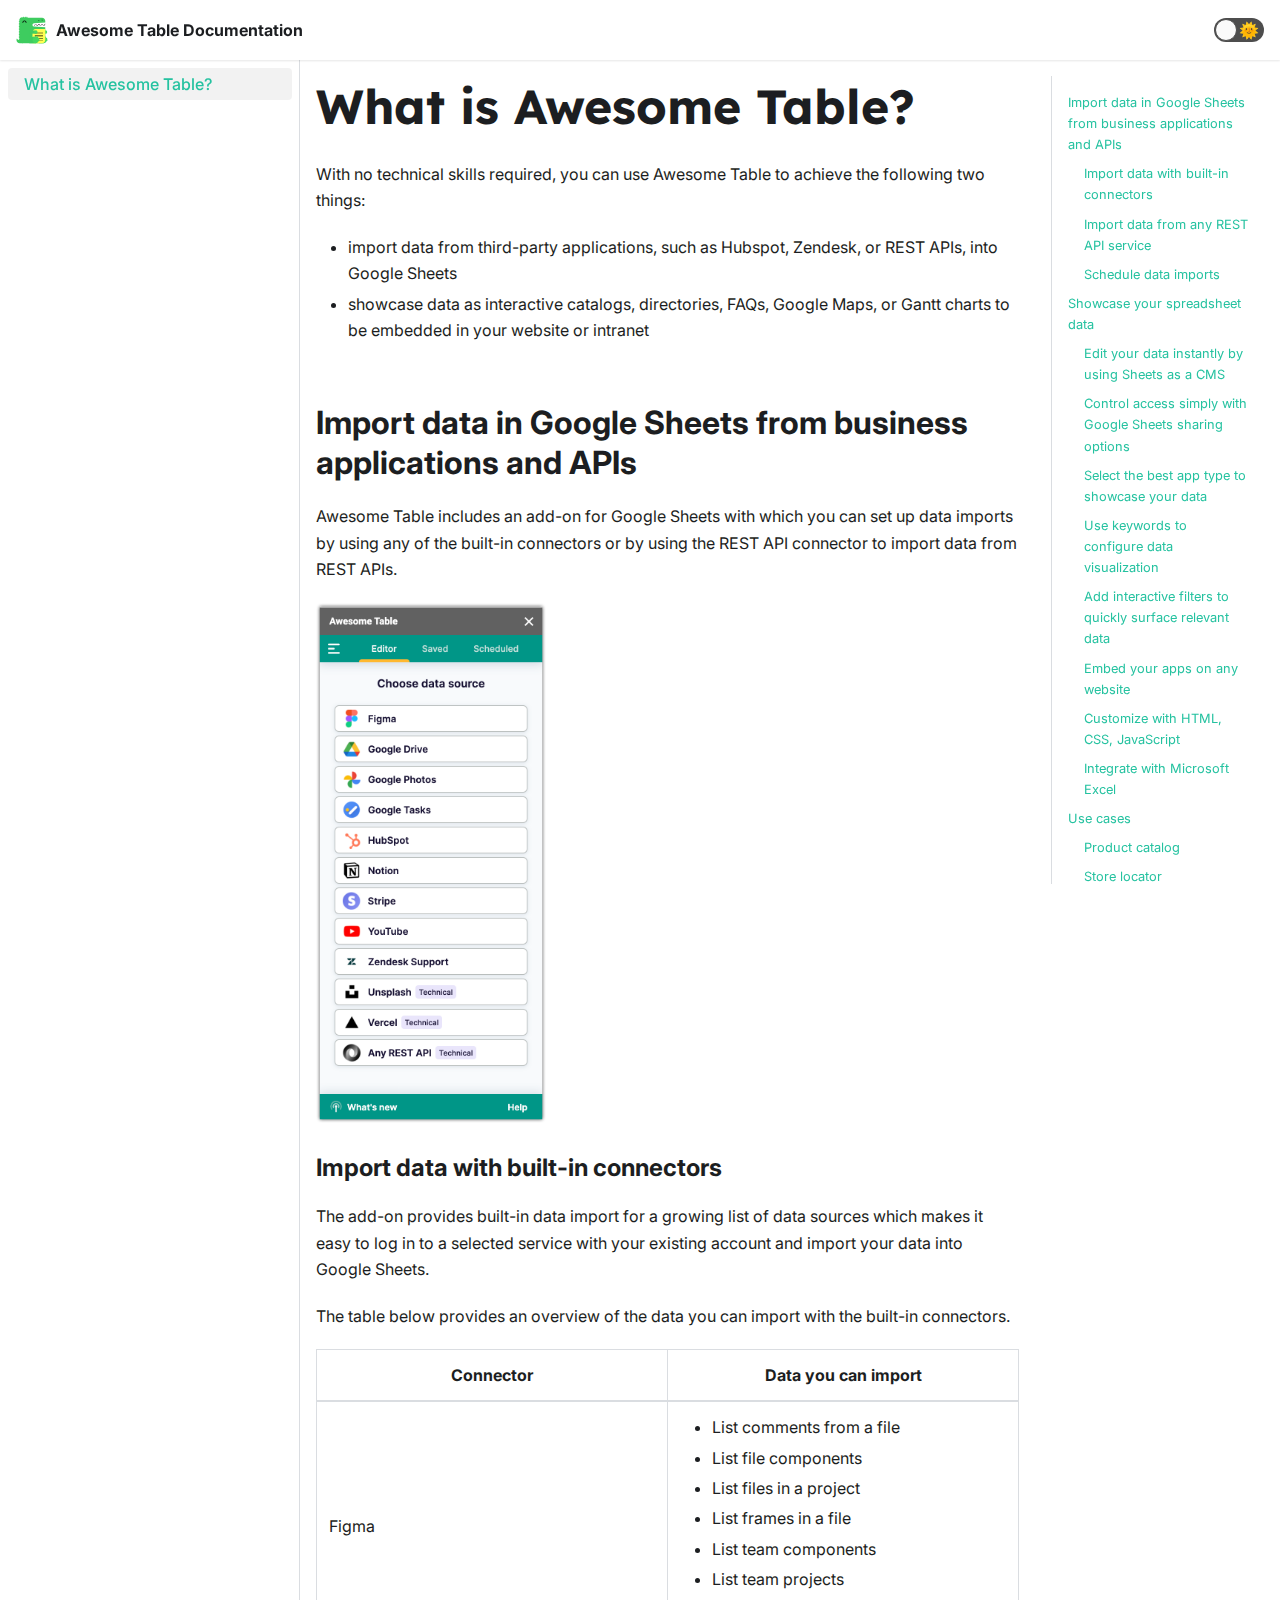
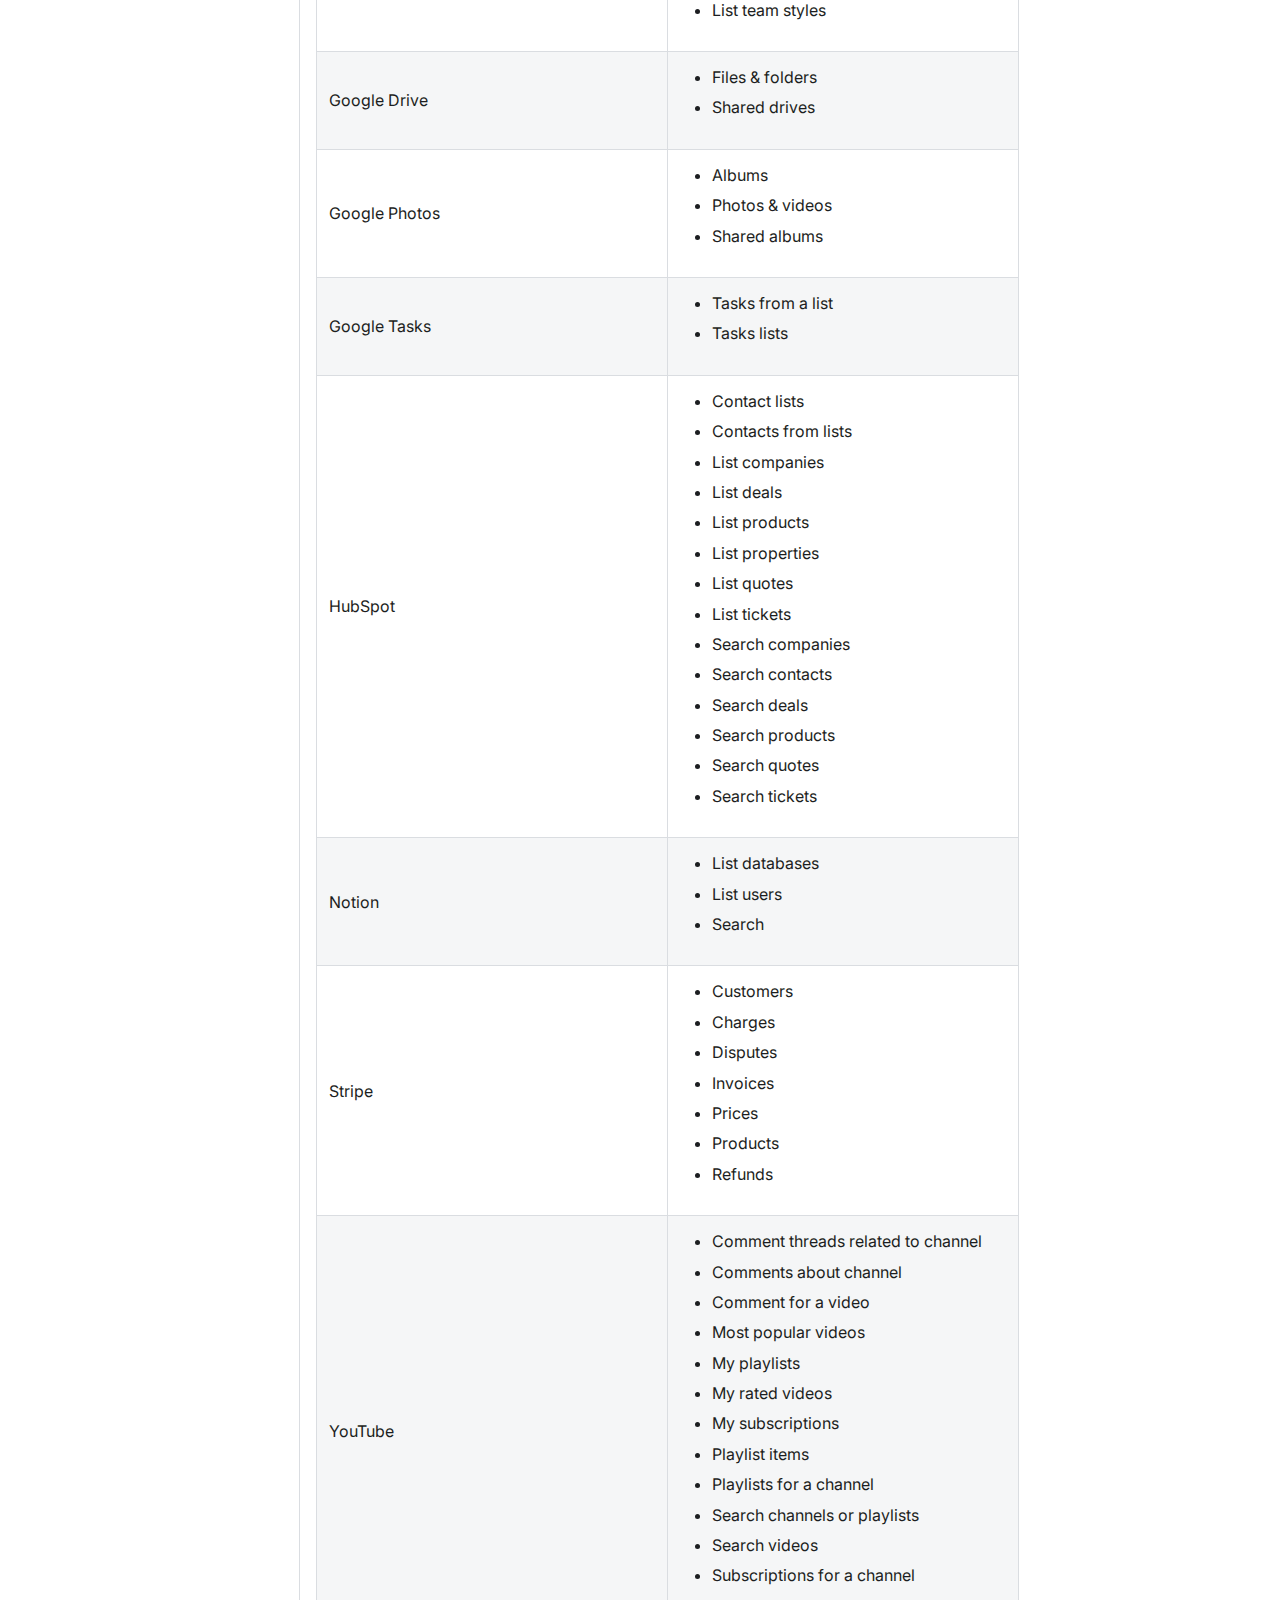
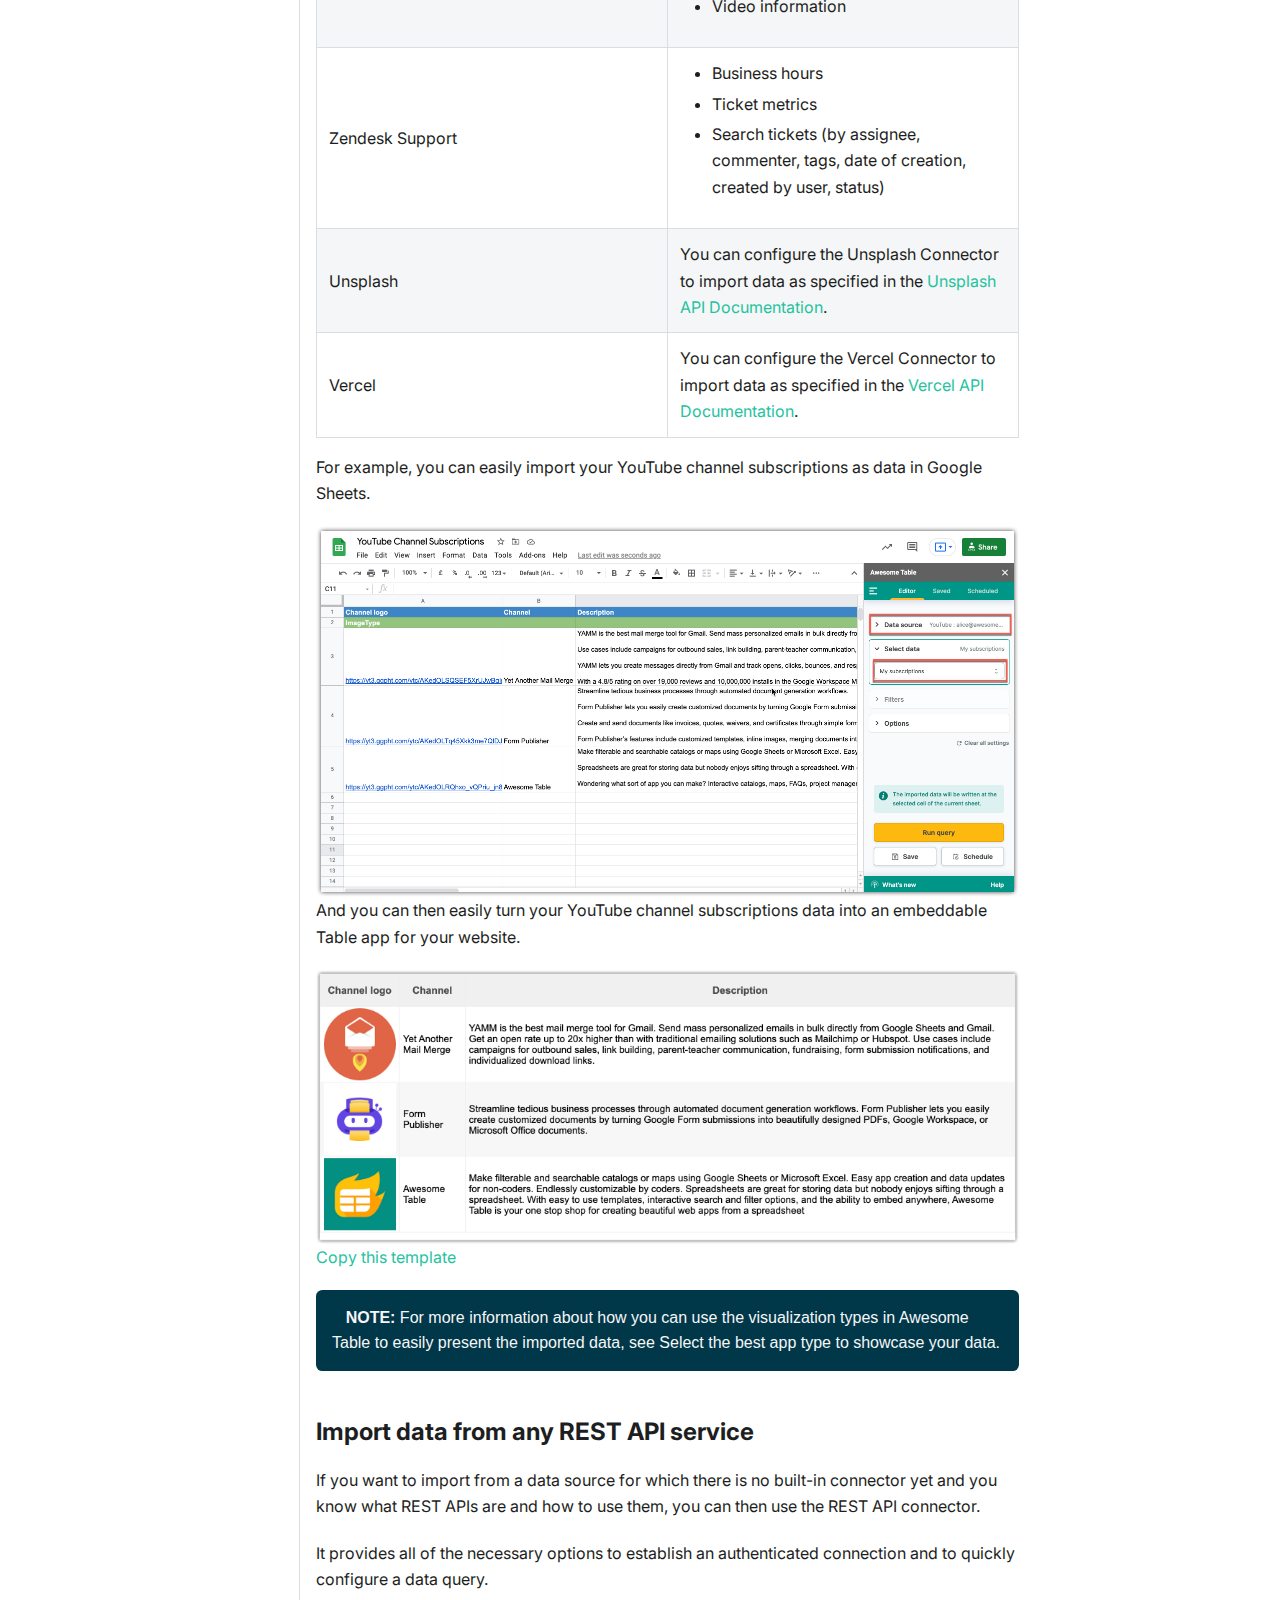
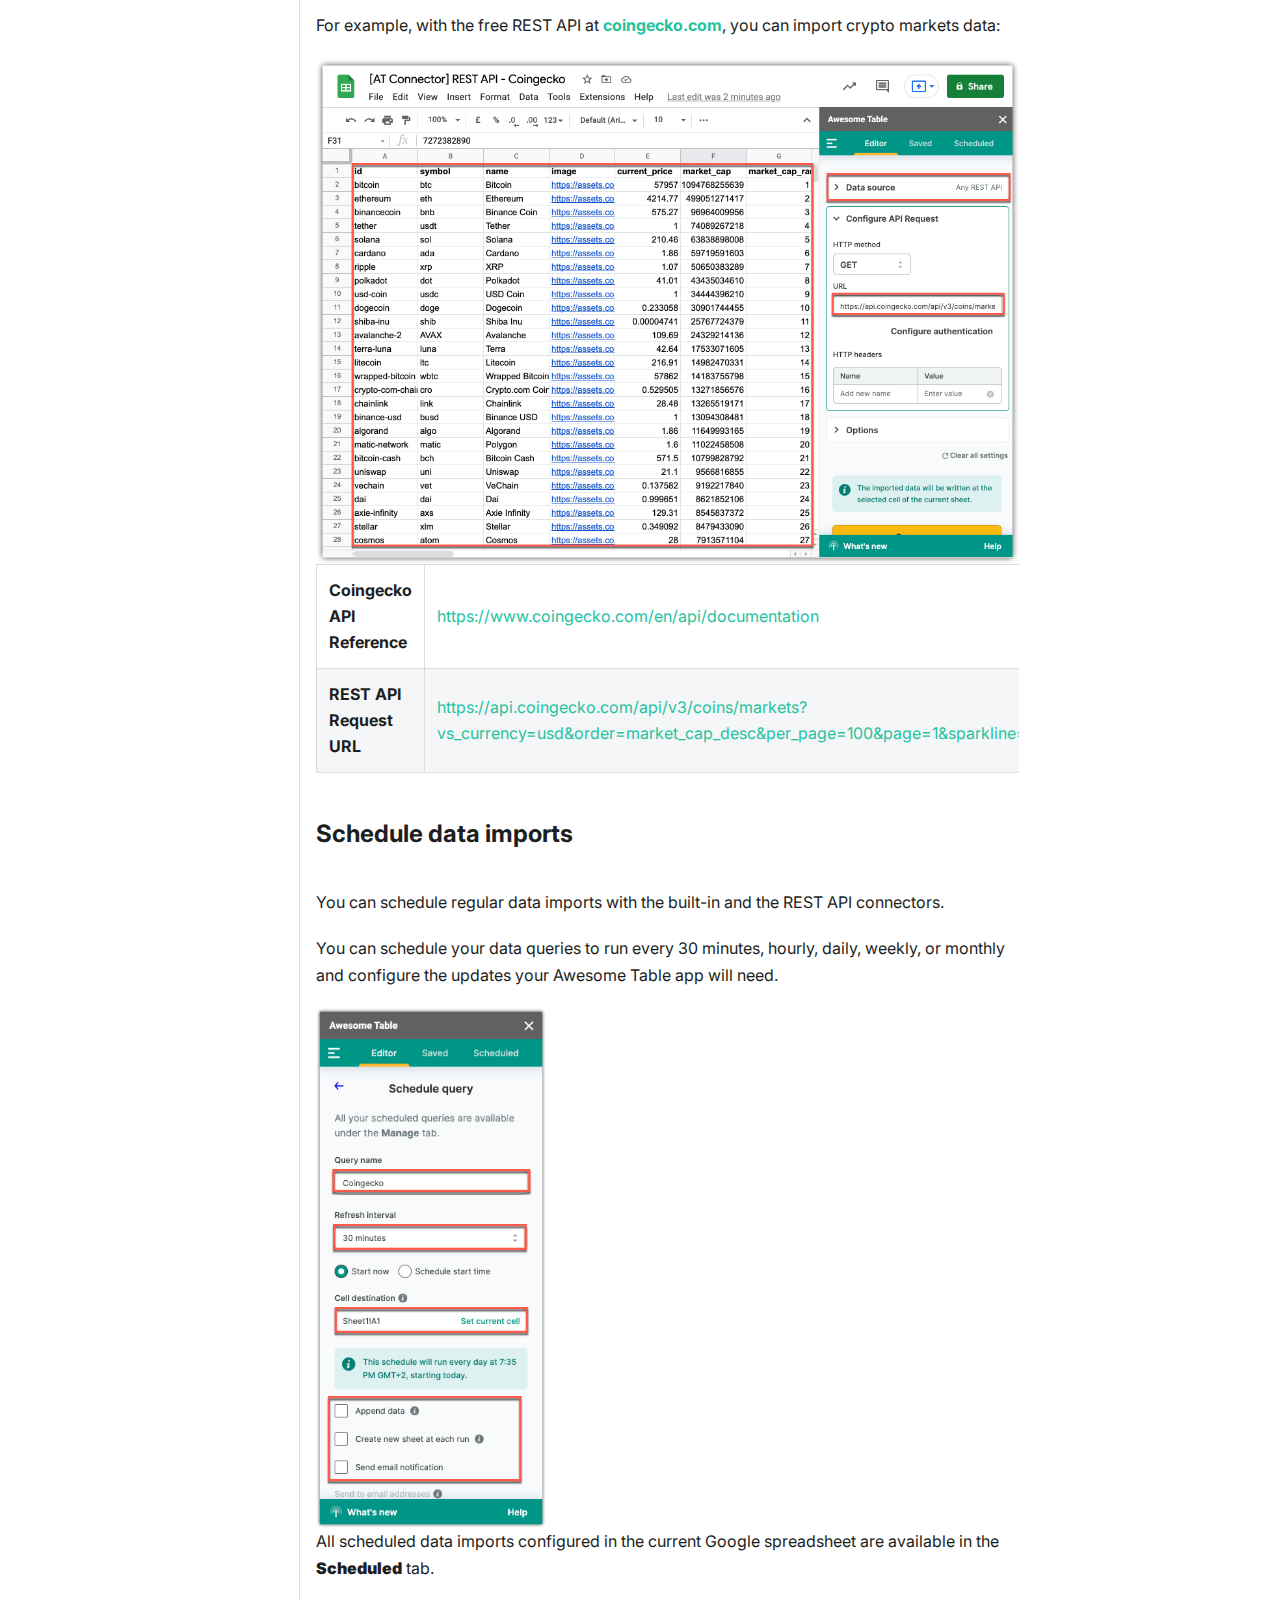
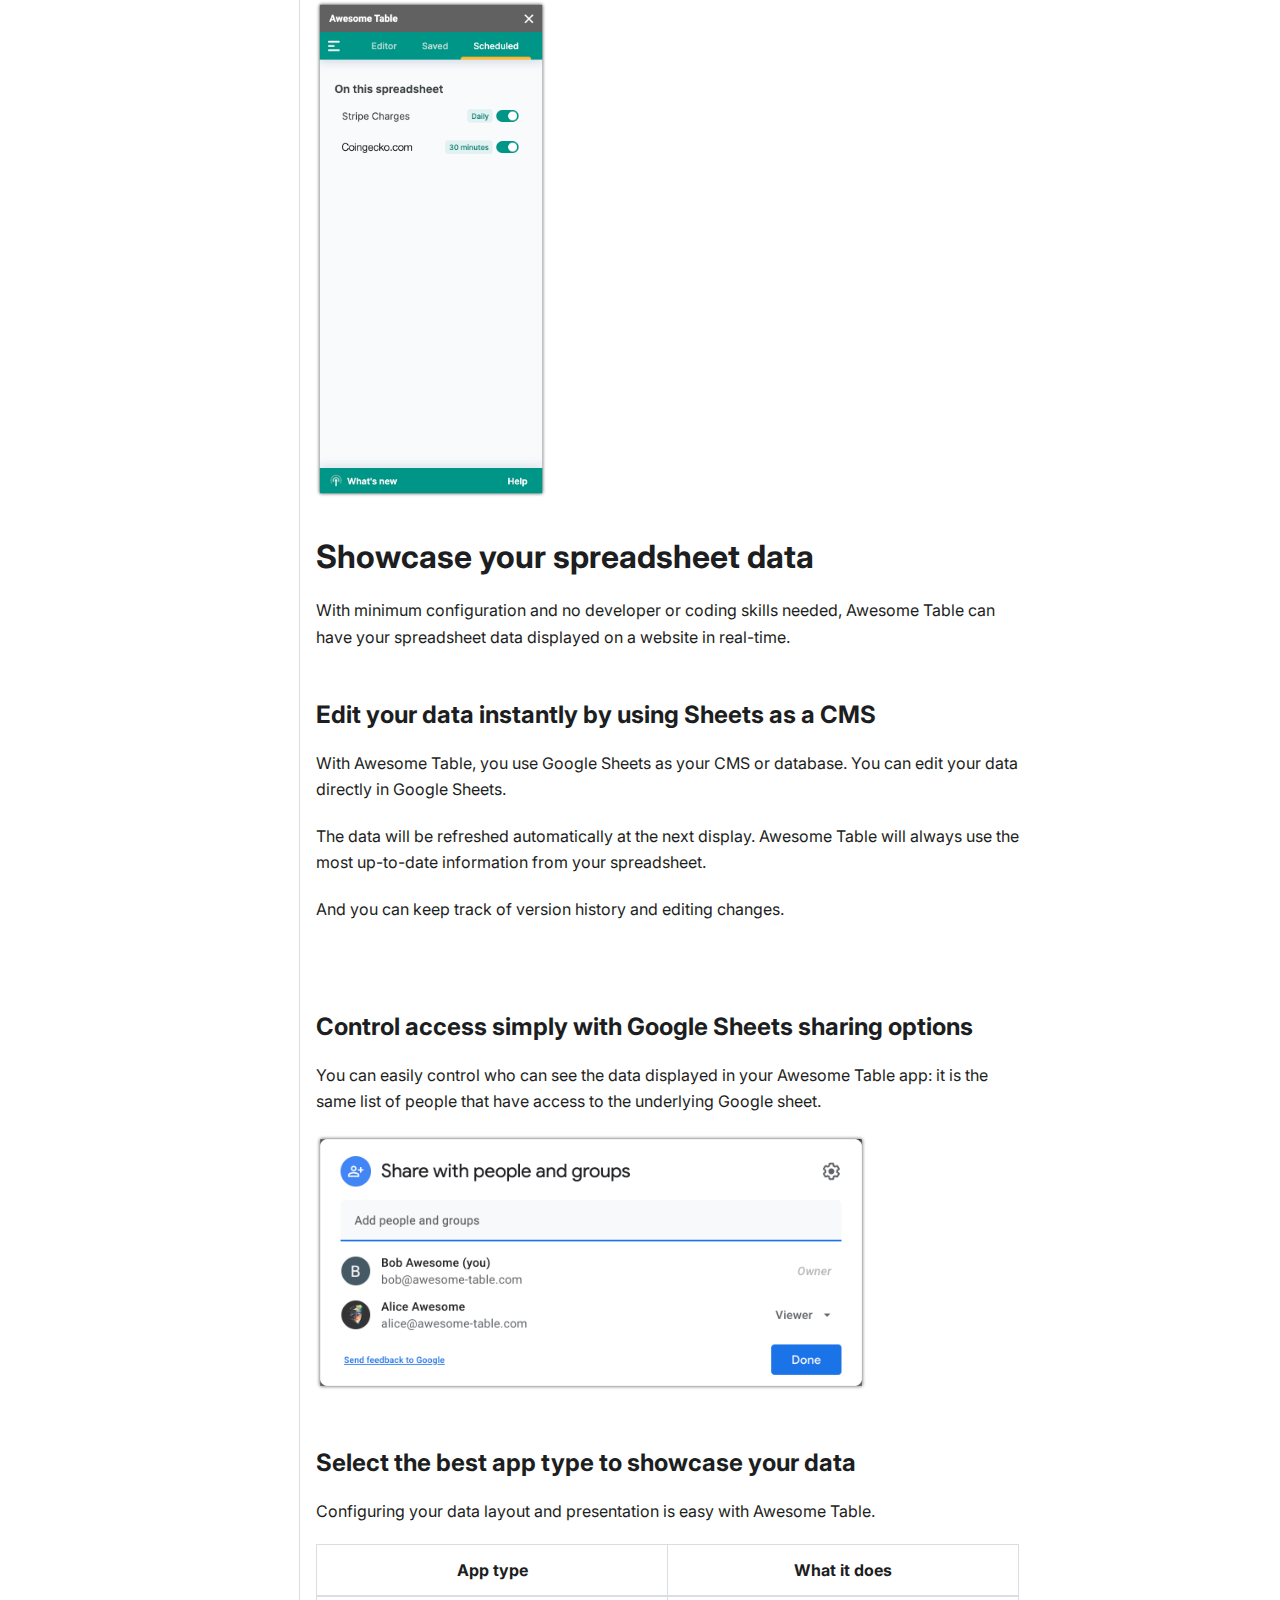
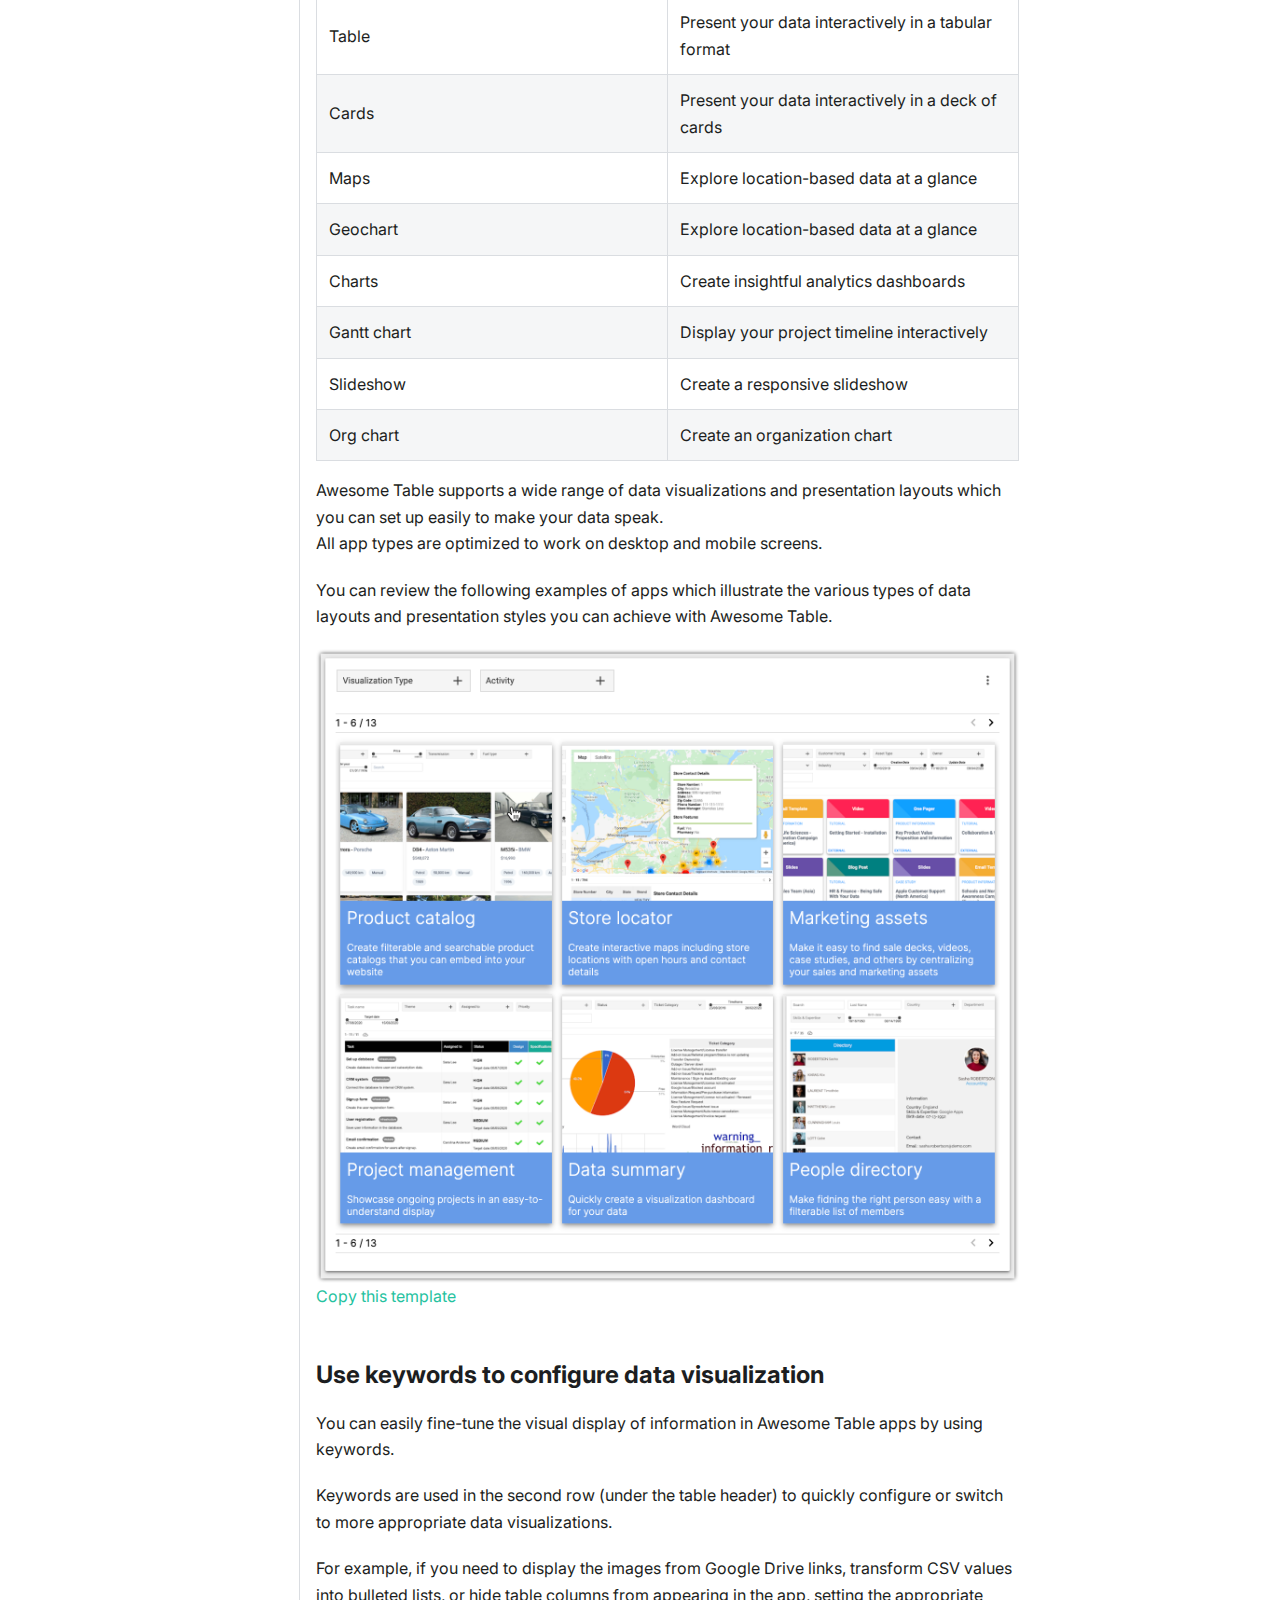
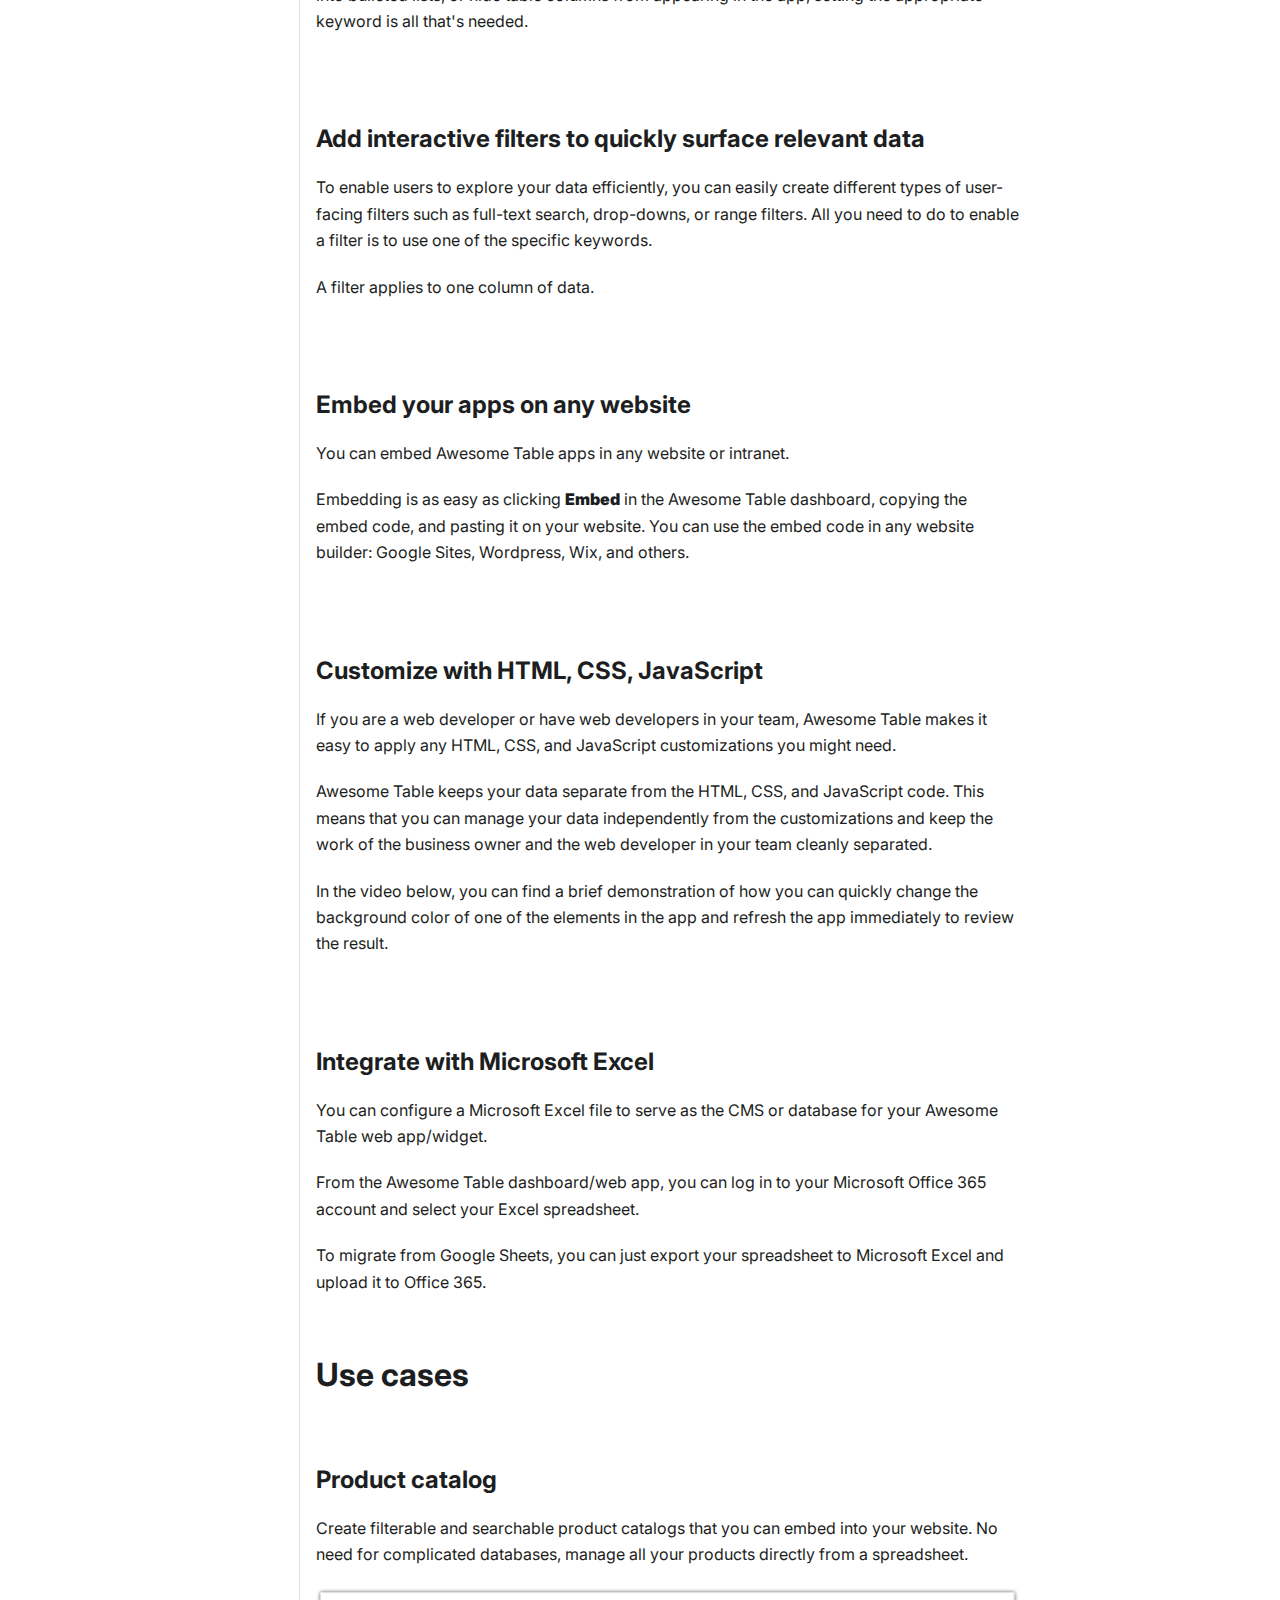
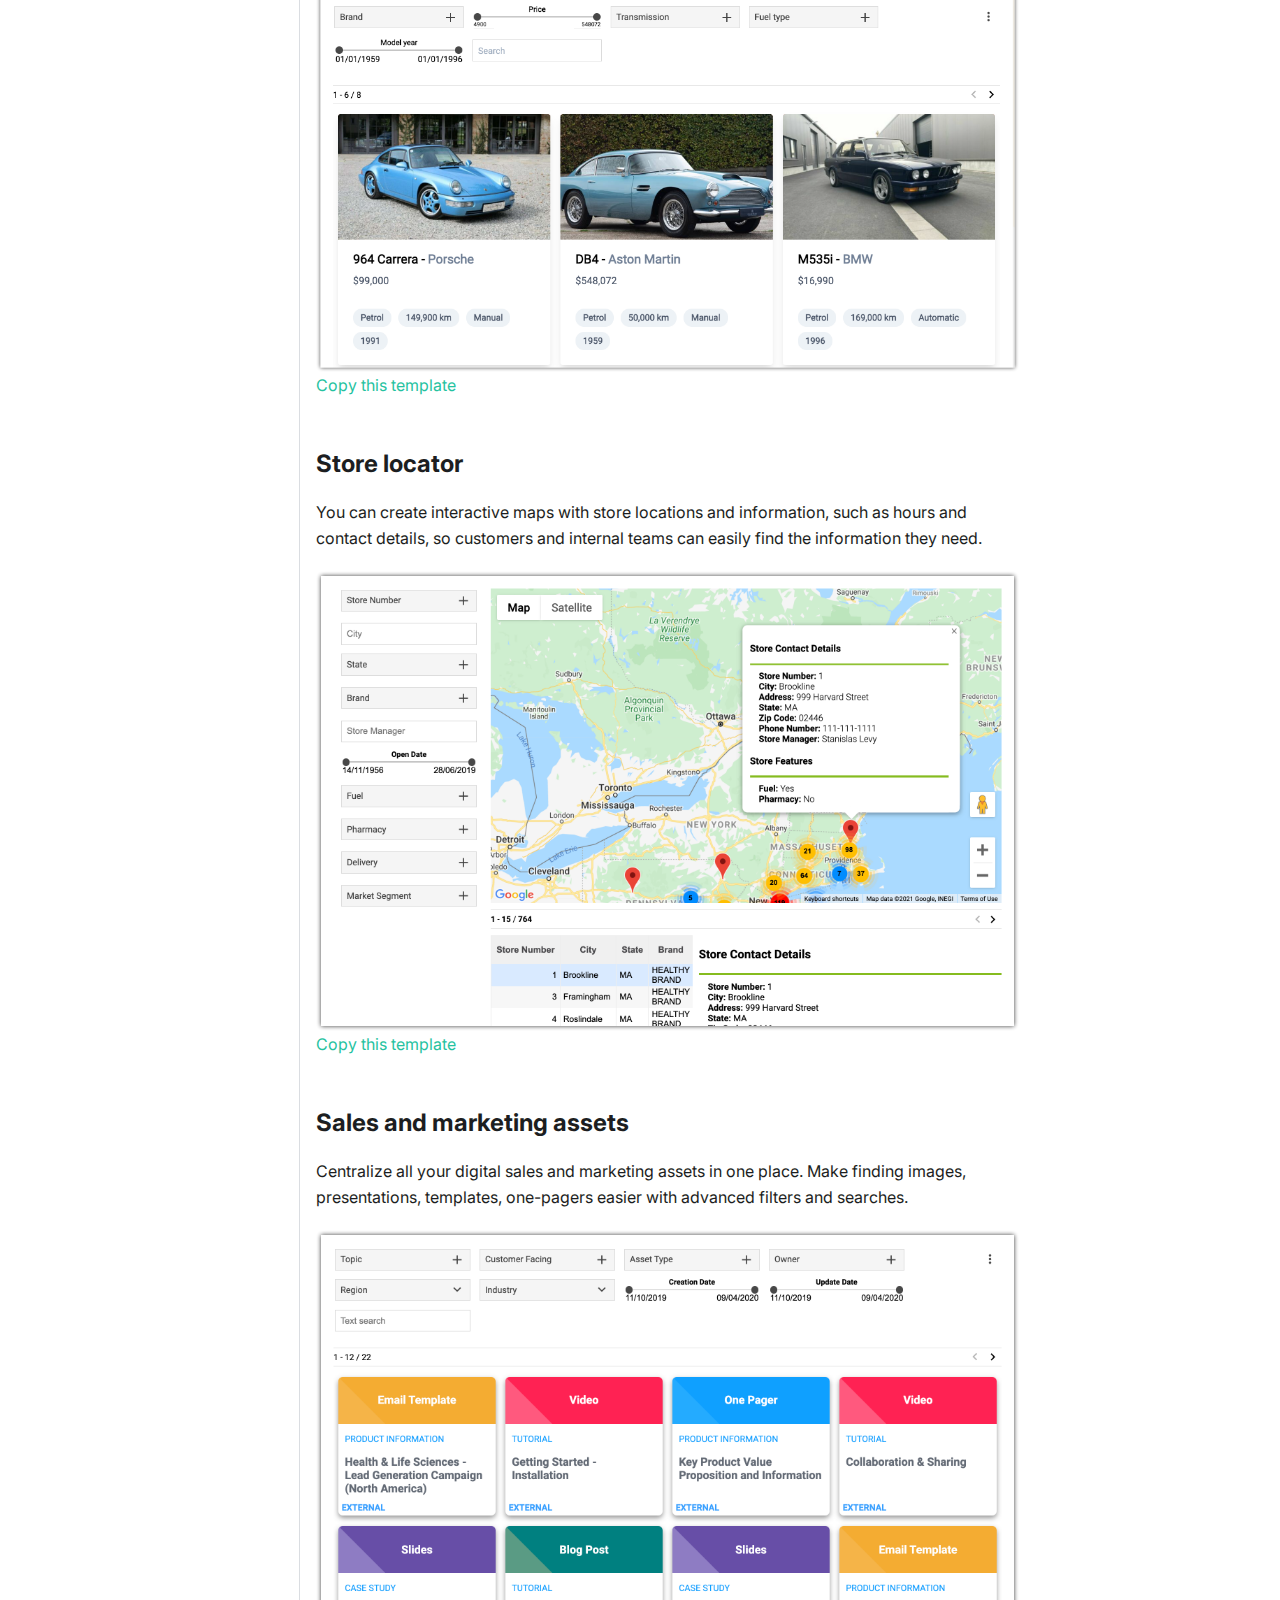
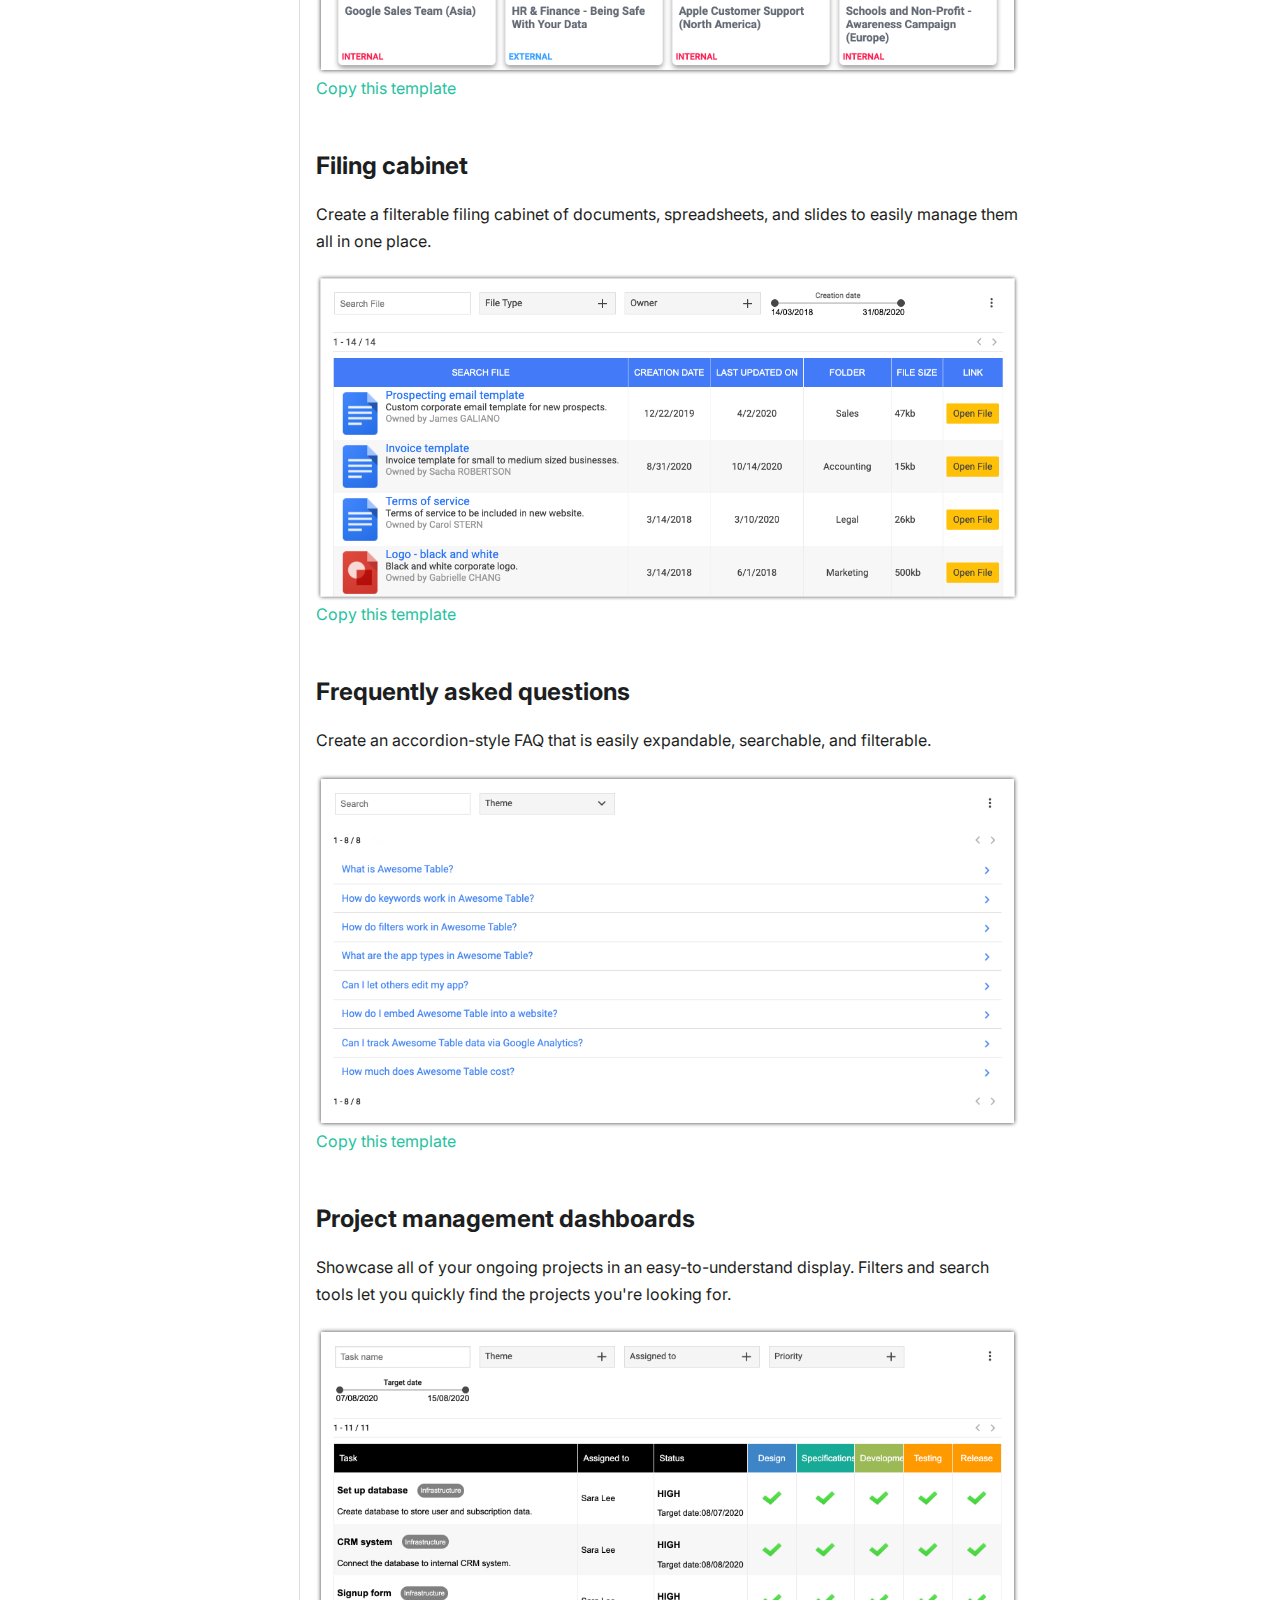
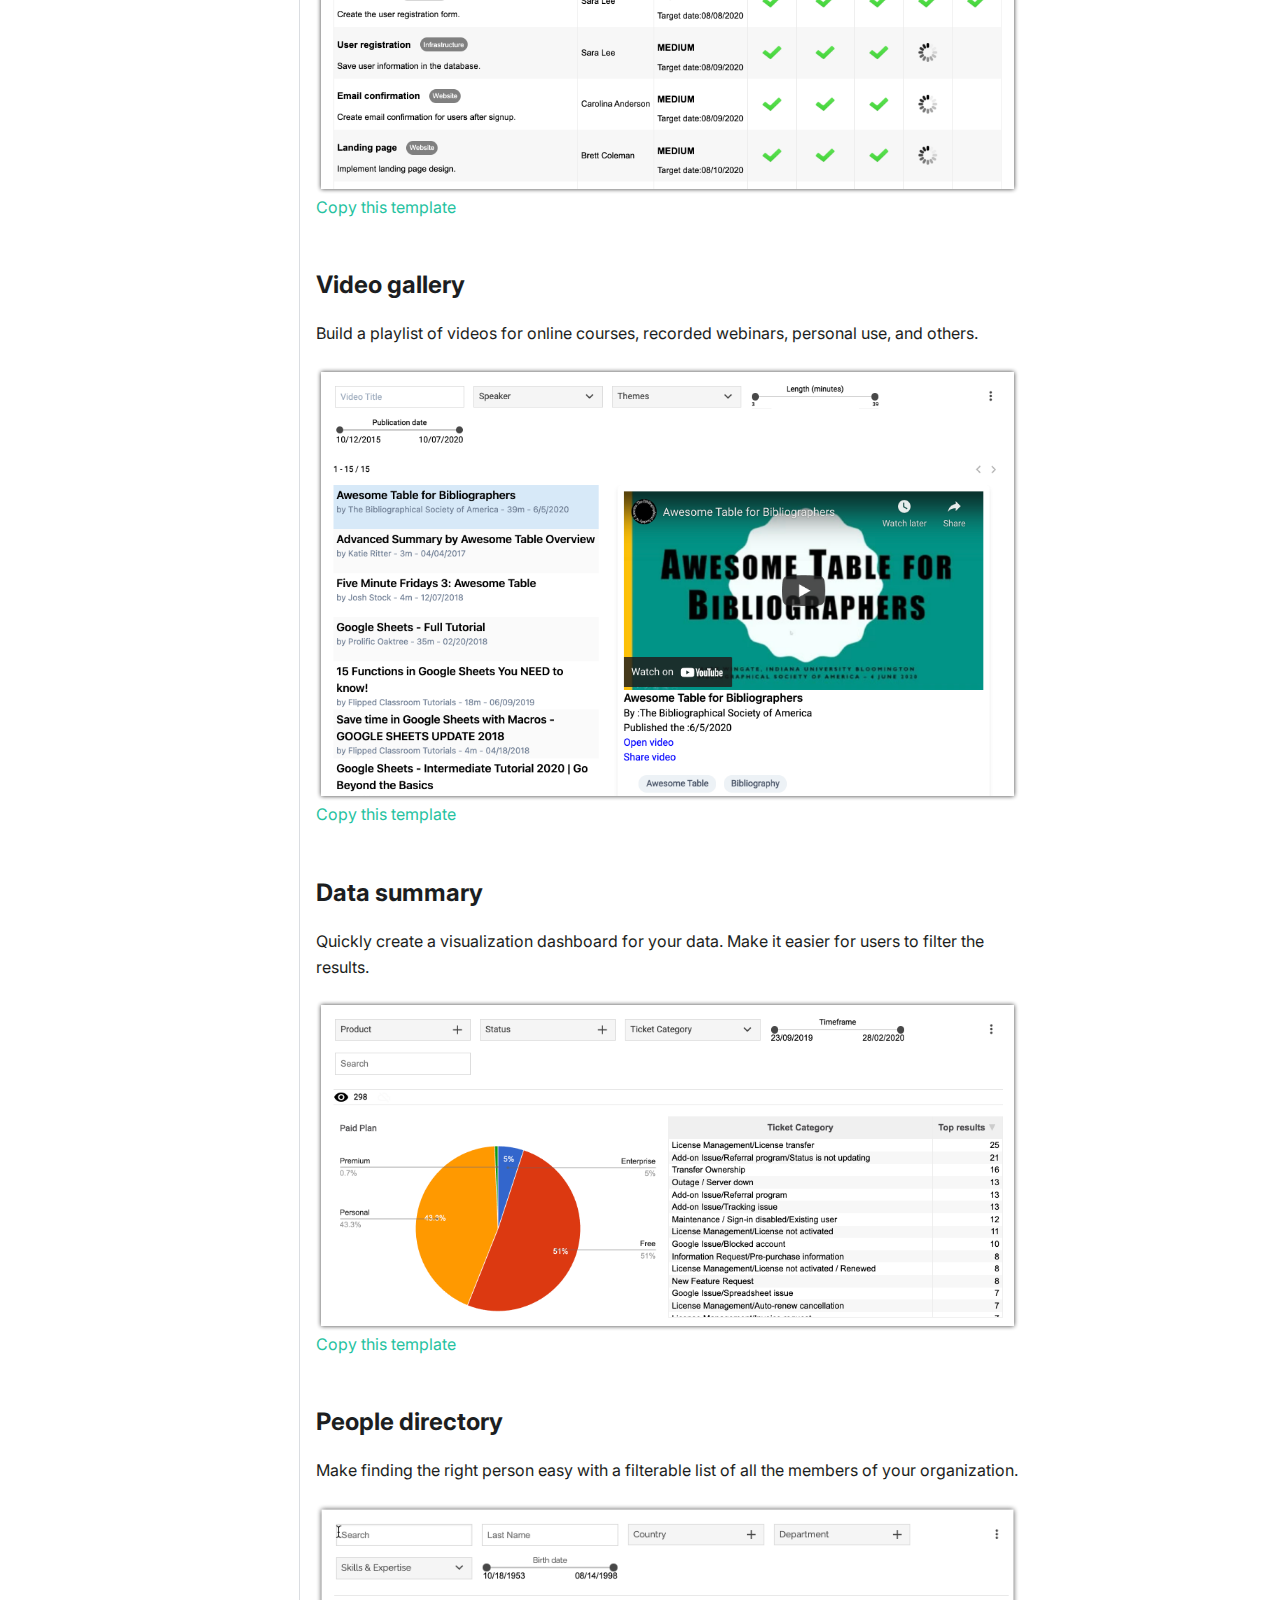
==== commit 3bf98277: "Attempt to fix article TOC" ====
--- a/index.html
+++ b/index.html
@@ -5,13 +5,13 @@
 <meta name="viewport" content="width=device-width,initial-scale=1">
 <meta name="generator" content="Docusaurus v2.0.0-beta.13">
 <title data-react-helmet="true">What is Awesome Table? | Awesome Table Documentation</title><meta data-react-helmet="true" name="twitter:card" content="summary_large_image"><meta data-react-helmet="true" property="og:url" content="https://your-docusaurus-test-site.com/"><meta data-react-helmet="true" name="docusaurus_locale" content="en"><meta data-react-helmet="true" name="docusaurus_version" content="current"><meta data-react-helmet="true" name="docusaurus_tag" content="docs-default-current"><meta data-react-helmet="true" property="og:title" content="What is Awesome Table? | Awesome Table Documentation"><meta data-react-helmet="true" name="description" content="With no technical skills required, you can use Awesome Table to achieve the following two things:"><meta data-react-helmet="true" property="og:description" content="With no technical skills required, you can use Awesome Table to achieve the following two things:"><link data-react-helmet="true" rel="icon" href="/img/favicon.ico"><link data-react-helmet="true" rel="canonical" href="https://your-docusaurus-test-site.com/"><link data-react-helmet="true" rel="alternate" href="https://your-docusaurus-test-site.com/" hreflang="en"><link data-react-helmet="true" rel="alternate" href="https://your-docusaurus-test-site.com/" hreflang="x-default"><script data-react-helmet="true">function maybeInsertBanner(){window.__DOCUSAURUS_INSERT_BASEURL_BANNER&&insertBanner()}function insertBanner(){var n=document.getElementById("docusaurus-base-url-issue-banner-container");if(n){n.innerHTML='\n<div id="docusaurus-base-url-issue-banner" style="border: thick solid red; background-color: rgb(255, 230, 179); margin: 20px; padding: 20px; font-size: 20px;">\n   <p style="font-weight: bold; font-size: 30px;">Your Docusaurus site did not load properly.</p>\n   <p>A very common reason is a wrong site <a href="https://docusaurus.io/docs/docusaurus.config.js/#baseurl" style="font-weight: bold;">baseUrl configuration</a>.</p>\n   <p>Current configured baseUrl = <span style="font-weight: bold; color: red;">/</span>  (default value)</p>\n   <p>We suggest trying baseUrl = <span id="docusaurus-base-url-issue-banner-suggestion-container" style="font-weight: bold; color: green;"></span></p>\n</div>\n';var e=document.getElementById("docusaurus-base-url-issue-banner-suggestion-container"),s=window.location.pathname,r="/"===s.substr(-1)?s:s+"/";e.innerHTML=r}}window.__DOCUSAURUS_INSERT_BASEURL_BANNER=!0,document.addEventListener("DOMContentLoaded",maybeInsertBanner)</script><link rel="stylesheet" href="/assets/css/styles.8313f611.css">
-<link rel="preload" href="/assets/js/runtime~main.85e637f3.js" as="script">
-<link rel="preload" href="/assets/js/main.1125a1d2.js" as="script">
+<link rel="preload" href="/assets/js/runtime~main.cd5f30df.js" as="script">
+<link rel="preload" href="/assets/js/main.3c9c6fbd.js" as="script">
 </head>
 <body>
 <script>!function(){function t(t){document.documentElement.setAttribute("data-theme",t)}var e=function(){var t=null;try{t=localStorage.getItem("theme")}catch(t){}return t}();t(null!==e?e:"light")}()</script><div id="__docusaurus">
-<div id="docusaurus-base-url-issue-banner-container"></div><div><a href="#" class="skipToContent_OuoZ">Skip to main content</a></div><nav class="navbar navbar--fixed-top"><div class="navbar__inner"><div class="navbar__items"><button aria-label="Navigation bar toggle" class="navbar__toggle clean-btn" type="button" tabindex="0"><svg width="30" height="30" viewBox="0 0 30 30" aria-hidden="true"><path stroke="currentColor" stroke-linecap="round" stroke-miterlimit="10" stroke-width="2" d="M4 7h22M4 15h22M4 23h22"></path></svg></button><a class="navbar__brand" href="/"><div class="navbar__logo"><img src="/img/logo.svg" alt="Awesome Table Documentation" class="themedImage_TMUO themedImage--light_4Vu1"><img src="/img/logo.svg" alt="Awesome Table Documentation" class="themedImage_TMUO themedImage--dark_uzRr"></div><b class="navbar__title">Awesome Table Documentation</b></a></div><div class="navbar__items navbar__items--right"><div class="toggle_iYfV toggle_2i4l toggleDisabled_xj38"><div class="toggleTrack_t-f2" role="button" tabindex="-1"><div class="toggleTrackCheck_mk7D"><span class="toggleIcon_pHJ9">🌜</span></div><div class="toggleTrackX_dm8H"><span class="toggleIcon_pHJ9">🌞</span></div><div class="toggleTrackThumb_W6To"></div></div><input type="checkbox" class="toggleScreenReader_h9qa" aria-label="Switch between dark and light mode"></div></div></div><div role="presentation" class="navbar-sidebar__backdrop"></div></nav><div class="main-wrapper docs-wrapper docs-doc-page"><div class="docPage_lDyR"><button aria-label="Scroll back to top" class="clean-btn theme-back-to-top-button backToTopButton_i9tI" type="button"></button><aside class="docSidebarContainer_0YBq"><div class="sidebar_a3j0"><nav class="menu thin-scrollbar menu_cyFh"><ul class="theme-doc-sidebar-menu menu__list"><li class="theme-doc-sidebar-item-link theme-doc-sidebar-item-link-level-1 menu__list-item"><a class="menu__link menu__link--active" aria-current="page" href="/">What is Awesome Table?</a></li></ul></nav></div></aside><main class="docMainContainer_r8cw"><div class="container padding-top--md padding-bottom--lg"><div class="row"><div class="col docItemCol_zHA2"><div class="docItemContainer_oiyr"><article><div class="tocCollapsible_aw-L theme-doc-toc-mobile tocMobile_Tx6Y"><button type="button" class="clean-btn tocCollapsibleButton_zr6a">On this page</button></div><div class="theme-doc-markdown markdown"><header><h1><a id="concept-7454" class="anchor_top_offset"></a><a id="ariaid-title1" class="anchor_top_offset"></a>What is Awesome Table?</h1></header><p xmlns="http://www.w3.org/1999/xhtml" class="shortdesc">With no technical skills required, you can use Awesome Table to achieve the following two things:</p><ul xmlns="http://www.w3.org/1999/xhtml" class="ul"><li class="li">import data from third-party applications, such as Hubspot, Zendesk, or REST APIs, into Google Sheets</li><li class="li">showcase data as interactive catalogs, directories, FAQs, Google Maps, or Gantt charts to be embedded in your website or intranet</li></ul><h2 class="anchor anchorWithStickyNavbar_y2LR" id="import-data-in-google-sheets-from-business-applications-and-apis"><a id="concept-1415" class="anchor_top_offset"></a>Import data in Google Sheets from business applications and APIs<a aria-hidden="true" class="hash-link" href="#import-data-in-google-sheets-from-business-applications-and-apis" title="Direct link to heading">​</a></h2><p xmlns="http://www.w3.org/1999/xhtml" class="shortdesc">Awesome Table includes an add-on for Google Sheets with which you can set up data imports by using any of the built-in connectors or by using the REST API connector to import data from REST APIs.</p><img xmlns="http://www.w3.org/1999/xhtml" class="image" width="230" src="/a3440990-5cd4-11ec-af65-02426ae7396c.png"><h3 class="anchor anchorWithStickyNavbar_y2LR" id="import-data-with-built-in-connectors"><a id="concept-1022" class="anchor_top_offset"></a>Import data with built-in connectors<a aria-hidden="true" class="hash-link" href="#import-data-with-built-in-connectors" title="Direct link to heading">​</a></h3><p xmlns="http://www.w3.org/1999/xhtml" class="shortdesc">The add-on provides built-in data import for a growing list of data sources which makes it easy to log in to a selected service with your existing account and import your data into Google Sheets.</p><p xmlns="http://www.w3.org/1999/xhtml" class="p">The table below provides an overview of the data you can import with the built-in connectors.</p><table xmlns="http://www.w3.org/1999/xhtml" class="table"><caption></caption><colgroup><col style="width:50%"><col style="width:50%"></colgroup><thead class="thead"><tr><th class="entry anchor_top_offset" id="concept-1022__entry__1">Connector</th><th class="entry anchor_top_offset" id="concept-1022__entry__2">Data you can import</th></tr></thead><tbody class="tbody"><tr><td class="entry" headers="concept-1022__entry__1 concept-1022__entry__2 ">Figma</td><td class="entry" headers="concept-1022__entry__1 concept-1022__entry__2 ">         <ul class="ul"><li class="li">List comments from a file</li><li class="li">List file components</li><li class="li">List files in a project</li><li class="li">List frames in a file</li><li class="li">List team components</li><li class="li">List team projects</li><li class="li">List team styles</li></ul>       </td></tr><tr><td class="entry" headers="concept-1022__entry__1 concept-1022__entry__2 ">Google Drive</td><td class="entry" headers="concept-1022__entry__1 concept-1022__entry__2 ">         <ul class="ul"><li class="li">Files &amp; folders</li><li class="li">Shared drives</li></ul>       </td></tr><tr><td class="entry" headers="concept-1022__entry__1 concept-1022__entry__2 ">Google Photos</td><td class="entry" headers="concept-1022__entry__1 concept-1022__entry__2 ">         <ul class="ul"><li class="li">Albums</li><li class="li">Photos &amp; videos</li><li class="li">Shared albums</li></ul>       </td></tr><tr><td class="entry" headers="concept-1022__entry__1 concept-1022__entry__2 ">Google Tasks</td><td class="entry" headers="concept-1022__entry__1 concept-1022__entry__2 ">         <ul class="ul"><li class="li">Tasks from a list</li><li class="li">Tasks lists</li></ul>       </td></tr><tr><td class="entry" headers="concept-1022__entry__1 concept-1022__entry__2 ">HubSpot</td><td class="entry" headers="concept-1022__entry__1 concept-1022__entry__2 ">         <ul class="ul"><li class="li">Contact lists</li><li class="li">Contacts from lists</li><li class="li">List companies</li><li class="li">List deals</li><li class="li">List products</li><li class="li">List properties</li><li class="li">List quotes</li><li class="li">List tickets</li><li class="li">Search companies</li><li class="li">Search contacts</li><li class="li">Search deals</li><li class="li">Search products</li><li class="li">Search quotes</li><li class="li">Search tickets</li></ul>       </td></tr><tr><td class="entry" headers="concept-1022__entry__1 concept-1022__entry__2 ">Notion</td><td class="entry" headers="concept-1022__entry__1 concept-1022__entry__2 ">         <ul class="ul"><li class="li">List databases</li><li class="li">List users</li><li class="li">Search</li></ul>       </td></tr><tr><td class="entry" headers="concept-1022__entry__1 concept-1022__entry__2 ">Stripe</td><td class="entry" headers="concept-1022__entry__1 concept-1022__entry__2 ">         <ul class="ul"><li class="li">Customers</li><li class="li">Charges</li><li class="li">Disputes</li><li class="li">Invoices</li><li class="li">Prices</li><li class="li">Products</li><li class="li">Refunds</li></ul>       </td></tr><tr><td class="entry" headers="concept-1022__entry__1 concept-1022__entry__2 ">YouTube</td><td class="entry" headers="concept-1022__entry__1 concept-1022__entry__2 ">         <ul class="ul"><li class="li">Comment threads related to channel</li><li class="li">Comments about channel</li><li class="li">Comment for a video</li><li class="li">Most popular videos</li><li class="li">My playlists</li><li class="li">My rated videos</li><li class="li">My subscriptions</li><li class="li">Playlist items</li><li class="li">Playlists for a channel</li><li class="li">Search channels or playlists</li><li class="li">Search videos</li><li class="li">Subscriptions for a channel</li><li class="li">Video information</li></ul>       </td></tr><tr><td class="entry" headers="concept-1022__entry__1 concept-1022__entry__2 ">Zendesk Support</td><td class="entry" headers="concept-1022__entry__1 concept-1022__entry__2 ">         <ul class="ul"><li class="li">Business hours</li><li class="li">Ticket metrics</li><li class="li">Search tickets (by assignee, commenter, tags, date of creation, created by user, status)</li></ul>       </td></tr><tr><td class="entry" headers="concept-1022__entry__1 concept-1022__entry__2 ">Unsplash</td><td class="entry" headers="concept-1022__entry__1 concept-1022__entry__2 ">You can configure the Unsplash Connector to import data as specified in the <p class="p"><a href="https://unsplash.com/documentation" target="_blank" rel="noopener noreferrer" class="xref j-external-link">Unsplash API Documentation</a></p>.</td></tr><tr><td class="entry" headers="concept-1022__entry__1 concept-1022__entry__2 ">Vercel</td><td class="entry" headers="concept-1022__entry__1 concept-1022__entry__2 ">You can configure the Vercel Connector to import data as specified in the <p class="p"><a href="https://vercel.com/docs/rest-api" target="_blank" rel="noopener noreferrer" class="xref j-external-link">Vercel API Documentation</a></p>.</td></tr></tbody></table><p xmlns="http://www.w3.org/1999/xhtml" class="p">For example, you can easily import your YouTube channel subscriptions as data in Google Sheets. </p><img xmlns="http://www.w3.org/1999/xhtml" class="image" src="/a34939b0-5cd4-11ec-af65-02426ae7396c.png"><p xmlns="http://www.w3.org/1999/xhtml" class="p">And you can then easily turn your YouTube channel subscriptions data into an embeddable Table app for your website.</p><img xmlns="http://www.w3.org/1999/xhtml" class="image" src="/a34d7f70-5cd4-11ec-af65-02426ae7396c.png"><p xmlns="http://www.w3.org/1999/xhtml" class="p"><a href="https://app.awesome-table.com/-MmT00XxlB48WWByg7Wl/preview" target="_blank" rel="noopener noreferrer" class="xref j-external-link">Copy this template</a></p><div xmlns="http://www.w3.org/1999/xhtml" class="p"><div class="note note note_note"><span class="note__title">Note:</span>  For more information about how you can use the visualization types in Awesome Table to easily present the imported data, see <a href="https://support.awesome-table.com/hc/en-us/articles/360000346939-What-is-Awesome-Table-#h_dbbb43a3-b19f-4a2d-b4b0-681c5695debe" target="_blank" rel="noopener noreferrer" class="xref j-external-link">Select the best app type to showcase your data</a>.</div></div><h3 class="anchor anchorWithStickyNavbar_y2LR" id="import-data-from-any-rest-api-service"><a id="concept-7479" class="anchor_top_offset"></a>Import data from any REST API service<a aria-hidden="true" class="hash-link" href="#import-data-from-any-rest-api-service" title="Direct link to heading">​</a></h3><p xmlns="http://www.w3.org/1999/xhtml" class="shortdesc">If you want to import from a data source for which there is no built-in connector yet and you know what REST APIs are and how to use them, you can then use the REST API connector. </p><p xmlns="http://www.w3.org/1999/xhtml" class="p">It provides all of the necessary options to establish an authenticated connection and to quickly configure a data query.</p><p xmlns="http://www.w3.org/1999/xhtml" class="p">For example, with the free REST API at <strong class="ph b"><a href="https://coingecko.com/" target="_blank" rel="noopener noreferrer" class="xref j-external-link">coingecko.com</a></strong>, you can import crypto markets data:</p><img xmlns="http://www.w3.org/1999/xhtml" class="image" src="/a355e3e0-5cd4-11ec-af65-02426ae7396c.png"><table xmlns="http://www.w3.org/1999/xhtml" class="table"><caption></caption><colgroup><col style="width:50%"><col style="width:50%"></colgroup><tbody class="tbody"><tr><td class="entry"><strong class="ph b">Coingecko API Reference</strong></td><td class="entry"><a href="https://www.coingecko.com/en/api/documentation" target="_blank" rel="noopener noreferrer" class="xref j-external-link">https://www.coingecko.com/en/api/documentation</a></td></tr><tr><td class="entry"><strong class="ph b">REST API Request URL</strong></td><td class="entry"><a href="https://api.coingecko.com/api/v3/coins/markets?vs_currency=usd&amp;order=market_cap_desc&amp;per_page=100&amp;page=1&amp;sparkline=false&amp;price_change_percentage=24h" target="_blank" rel="noopener noreferrer" class="xref j-external-link">https://api.coingecko.com/api/v3/coins/markets?vs_currency=usd&amp;order=market_cap_desc&amp;per_page=100&amp;page=1&amp;sparkline=false&amp;price_change_percentage=24h</a></td></tr></tbody></table><h3 class="anchor anchorWithStickyNavbar_y2LR" id="schedule-data-imports"><a id="concept-3905" class="anchor_top_offset"></a>Schedule data imports<a aria-hidden="true" class="hash-link" href="#schedule-data-imports" title="Direct link to heading">​</a></h3><p xmlns="http://www.w3.org/1999/xhtml" class="shortdesc"> </p><p xmlns="http://www.w3.org/1999/xhtml" class="p">You can schedule regular data imports with the built-in and the REST API connectors.</p><p xmlns="http://www.w3.org/1999/xhtml" class="p">You can schedule your data queries to run every 30 minutes, hourly, daily, weekly, or monthly and configure the updates your Awesome Table app will need.</p><img xmlns="http://www.w3.org/1999/xhtml" class="image" width="230" src="/a35a50b0-5cd4-11ec-af65-02426ae7396c.png"><p xmlns="http://www.w3.org/1999/xhtml" class="p"> All scheduled data imports configured in the current Google spreadsheet are available in the <span class="ph uicontrol">Scheduled</span> tab.</p><img xmlns="http://www.w3.org/1999/xhtml" class="image" width="230" src="/a3626700-5cd4-11ec-af65-02426ae7396c.png"><h2 class="anchor anchorWithStickyNavbar_y2LR" id="showcase-your-spreadsheet-data"><a id="concept-1050" class="anchor_top_offset"></a>Showcase your spreadsheet data<a aria-hidden="true" class="hash-link" href="#showcase-your-spreadsheet-data" title="Direct link to heading">​</a></h2><p xmlns="http://www.w3.org/1999/xhtml" class="shortdesc">With minimum configuration and no developer or coding skills needed, Awesome Table can have your spreadsheet data displayed on a website in real-time.</p><h3 class="anchor anchorWithStickyNavbar_y2LR" id="edit-your-data-instantly-by-using-sheets-as-a-cms"><a id="concept-4178" class="anchor_top_offset"></a>Edit your data instantly by using &quot;Sheets as a CMS&quot;<a aria-hidden="true" class="hash-link" href="#edit-your-data-instantly-by-using-sheets-as-a-cms" title="Direct link to heading">​</a></h3><p xmlns="http://www.w3.org/1999/xhtml" class="shortdesc">With Awesome Table, you use Google Sheets as your CMS or database. You can edit your data directly in Google Sheets.</p><p xmlns="http://www.w3.org/1999/xhtml" class="p">The data will be refreshed automatically at the next display. Awesome Table will always use the most up-to-date information from your spreadsheet.</p><p xmlns="http://www.w3.org/1999/xhtml" class="p">And you can keep track of version history and editing changes.</p><p xmlns="http://www.w3.org/1999/xhtml" class="p"><object data="https://www.youtube.com/watch?v=tR38muT8WP4"><p></p>   </object></p><h3 class="anchor anchorWithStickyNavbar_y2LR" id="control-access-simply-with-google-sheets-sharing-options"><a id="concept-6639" class="anchor_top_offset"></a>Control access simply with Google Sheets sharing options<a aria-hidden="true" class="hash-link" href="#control-access-simply-with-google-sheets-sharing-options" title="Direct link to heading">​</a></h3><p xmlns="http://www.w3.org/1999/xhtml" class="shortdesc">You can easily control who can see the data displayed in your Awesome Table app: it is the same list of people that have access to the underlying Google sheet.</p><p xmlns="http://www.w3.org/1999/xhtml" class="p"><img class="image" width="550" src="/a3663790-5cd4-11ec-af65-02426ae7396c.png"></p><h3 class="anchor anchorWithStickyNavbar_y2LR" id="select-the-best-app-type-to-showcase-your-data"><a id="concept-6402" class="anchor_top_offset"></a>Select the best app type to showcase your data<a aria-hidden="true" class="hash-link" href="#select-the-best-app-type-to-showcase-your-data" title="Direct link to heading">​</a></h3><p xmlns="http://www.w3.org/1999/xhtml" class="shortdesc">Configuring your data layout and presentation is easy with Awesome Table.</p><div xmlns="http://www.w3.org/1999/xhtml" class="p"><table class="table"><caption></caption><colgroup><col style="width:50%"><col style="width:50%"></colgroup><thead class="thead"><tr><th class="entry anchor_top_offset" id="concept-6402__entry__1">App type</th><th class="entry anchor_top_offset" id="concept-6402__entry__2">What it does</th></tr></thead><tbody class="tbody"><tr><td class="entry" headers="concept-6402__entry__1 concept-6402__entry__2 ">Table</td><td class="entry" headers="concept-6402__entry__1 concept-6402__entry__2 ">Present your data interactively in a tabular format</td></tr><tr><td class="entry" headers="concept-6402__entry__1 concept-6402__entry__2 ">Cards</td><td class="entry" headers="concept-6402__entry__1 concept-6402__entry__2 ">Present your data interactively in a deck of cards</td></tr><tr><td class="entry" headers="concept-6402__entry__1 concept-6402__entry__2 ">Maps</td><td class="entry" headers="concept-6402__entry__1 concept-6402__entry__2 ">Explore location-based data at a glance</td></tr><tr><td class="entry" headers="concept-6402__entry__1 concept-6402__entry__2 ">Geochart</td><td class="entry" headers="concept-6402__entry__1 concept-6402__entry__2 ">Explore location-based data at a glance</td></tr><tr><td class="entry" headers="concept-6402__entry__1 concept-6402__entry__2 ">Charts</td><td class="entry" headers="concept-6402__entry__1 concept-6402__entry__2 ">Create insightful analytics dashboards</td></tr><tr><td class="entry" headers="concept-6402__entry__1 concept-6402__entry__2 ">Gantt chart</td><td class="entry" headers="concept-6402__entry__1 concept-6402__entry__2 ">Display your project timeline interactively</td></tr><tr><td class="entry" headers="concept-6402__entry__1 concept-6402__entry__2 ">Slideshow</td><td class="entry" headers="concept-6402__entry__1 concept-6402__entry__2 ">Create a responsive slideshow</td></tr><tr><td class="entry" headers="concept-6402__entry__1 concept-6402__entry__2 ">Org chart</td><td class="entry" headers="concept-6402__entry__1 concept-6402__entry__2 ">Create an organization chart</td></tr></tbody></table>Awesome Table supports a wide range of data visualizations and presentation layouts which you can set up easily to make your data speak.</div><p xmlns="http://www.w3.org/1999/xhtml" class="p">All app types are optimized to work on desktop and mobile screens.</p><p xmlns="http://www.w3.org/1999/xhtml" class="p">You can review the following examples of apps which illustrate the various types of data layouts and presentation styles you can achieve with Awesome Table.</p><img xmlns="http://www.w3.org/1999/xhtml" class="image" src="/a36a2f30-5cd4-11ec-af65-02426ae7396c.png"><p xmlns="http://www.w3.org/1999/xhtml" class="p"><a href="https://app.awesome-table.com/-Mmt8GuKTepdz8hYkRYe/preview" target="_blank" rel="noopener noreferrer" class="xref j-external-link">Copy this template</a></p><h3 class="anchor anchorWithStickyNavbar_y2LR" id="use-keywords-to-configure-data-visualization"><a id="concept-4178" class="anchor_top_offset"></a>Use keywords to configure data visualization<a aria-hidden="true" class="hash-link" href="#use-keywords-to-configure-data-visualization" title="Direct link to heading">​</a></h3><p xmlns="http://www.w3.org/1999/xhtml" class="shortdesc">You can easily fine-tune the visual display of information in Awesome Table apps by using keywords. </p><p xmlns="http://www.w3.org/1999/xhtml" class="p">Keywords are used in the second row (under the table header) to quickly configure or switch to more appropriate data visualizations. </p><p xmlns="http://www.w3.org/1999/xhtml" class="p">For example, if you need to display the images from Google Drive links, transform CSV values into bulleted lists, or hide table columns from appearing in the app, setting the appropriate keyword is all that&#x27;s needed. </p><p xmlns="http://www.w3.org/1999/xhtml" class="p"><object data="https://www.youtube.com/watch?v=Pf4WcrH7fxw"><p></p>   </object></p><h3 class="anchor anchorWithStickyNavbar_y2LR" id="add-interactive-filters-to-quickly-surface-relevant-data"><a id="concept-4178" class="anchor_top_offset"></a>Add interactive filters to quickly surface relevant data<a aria-hidden="true" class="hash-link" href="#add-interactive-filters-to-quickly-surface-relevant-data" title="Direct link to heading">​</a></h3><p xmlns="http://www.w3.org/1999/xhtml" class="shortdesc">To enable users to explore your data efficiently, you can easily create different types of user-facing filters such as full-text search, drop-downs, or range filters. All you need to do to enable a filter is to use one of the specific keywords. </p><p xmlns="http://www.w3.org/1999/xhtml" class="p">A filter applies to one column of data.</p><p xmlns="http://www.w3.org/1999/xhtml" class="p">   <object data="https://www.youtube.com/watch?v=An8wcJ5kmgU">     <p></p>   </object></p><h3 class="anchor anchorWithStickyNavbar_y2LR" id="embed-your-apps-on-any-website"><a id="concept-4178" class="anchor_top_offset"></a>Embed your apps on any website<a aria-hidden="true" class="hash-link" href="#embed-your-apps-on-any-website" title="Direct link to heading">​</a></h3><p xmlns="http://www.w3.org/1999/xhtml" class="shortdesc">You can embed Awesome Table apps in any website or intranet.</p><p xmlns="http://www.w3.org/1999/xhtml" class="p">Embedding is as easy as clicking <span class="ph uicontrol">Embed</span> in the Awesome Table dashboard, copying the embed code, and pasting it on your website. You can use the embed code in any website builder: Google Sites, Wordpress, Wix, and others.</p><p xmlns="http://www.w3.org/1999/xhtml" class="p">   <object data="https://www.youtube.com/watch?v=EVQPQhO8t18">     <p></p>   </object></p><h3 class="anchor anchorWithStickyNavbar_y2LR" id="customize-with-html-css-javascript"><a id="concept-4178" class="anchor_top_offset"></a>Customize with HTML, CSS, JavaScript<a aria-hidden="true" class="hash-link" href="#customize-with-html-css-javascript" title="Direct link to heading">​</a></h3><p xmlns="http://www.w3.org/1999/xhtml" class="shortdesc">If you are a web developer or have web developers in your team, Awesome Table makes it easy to apply any HTML, CSS, and JavaScript customizations you might need.</p><p xmlns="http://www.w3.org/1999/xhtml" class="p">Awesome Table keeps your data separate from the HTML, CSS, and JavaScript code. This means that you can manage your data independently from the customizations and keep the work of the business owner and the web developer in your team cleanly separated.</p><p xmlns="http://www.w3.org/1999/xhtml" class="p">In the video below, you can find a brief demonstration of how you can quickly change the background color of one of the elements in the app and refresh the app immediately to review the result.</p><p xmlns="http://www.w3.org/1999/xhtml" class="p">   <object data="https://www.youtube.com/watch?v=vJpVQ2eKCY8">     <p></p>   </object></p><h3 class="anchor anchorWithStickyNavbar_y2LR" id="integrate-with-microsoft-excel"><a id="concept-4767" class="anchor_top_offset"></a>Integrate with Microsoft Excel<a aria-hidden="true" class="hash-link" href="#integrate-with-microsoft-excel" title="Direct link to heading">​</a></h3><p xmlns="http://www.w3.org/1999/xhtml" class="shortdesc">You can configure a Microsoft Excel file to serve as the CMS or database for your Awesome Table web app/widget.</p><p xmlns="http://www.w3.org/1999/xhtml" class="p">From the Awesome Table dashboard/web app, you can log in to your Microsoft Office 365 account and select your Excel spreadsheet.</p><p xmlns="http://www.w3.org/1999/xhtml" class="p">To migrate from Google Sheets, you can just export your spreadsheet to Microsoft Excel and upload it to Office 365.</p><h2 class="anchor anchorWithStickyNavbar_y2LR" id="use-cases"><a id="concept-9020" class="anchor_top_offset"></a>Use cases<a aria-hidden="true" class="hash-link" href="#use-cases" title="Direct link to heading">​</a></h2><p xmlns="http://www.w3.org/1999/xhtml" class="shortdesc"> </p><h3 class="anchor anchorWithStickyNavbar_y2LR" id="product-catalog"><a id="concept-3915" class="anchor_top_offset"></a>Product catalog<a aria-hidden="true" class="hash-link" href="#product-catalog" title="Direct link to heading">​</a></h3><p xmlns="http://www.w3.org/1999/xhtml" class="shortdesc">Create filterable and searchable product catalogs that you can embed into your website. No need for complicated databases, manage all your products directly from a spreadsheet.</p><img xmlns="http://www.w3.org/1999/xhtml" class="image" src="/a36f1130-5cd4-11ec-af65-02426ae7396c.png"><p xmlns="http://www.w3.org/1999/xhtml" class="p"><a href="https://app.awesome-table.com/-MJ1GM8Rcfd6U-t-pcZe/preview" target="_blank" rel="noopener noreferrer" class="xref j-external-link">Copy this template</a></p><h3 class="anchor anchorWithStickyNavbar_y2LR" id="store-locator"><a id="concept-3915" class="anchor_top_offset"></a>Store locator<a aria-hidden="true" class="hash-link" href="#store-locator" title="Direct link to heading">​</a></h3><p xmlns="http://www.w3.org/1999/xhtml" class="shortdesc">You can create interactive maps with store locations and information, such as hours and contact details, so customers and internal teams can easily find the information they need. </p><img xmlns="http://www.w3.org/1999/xhtml" class="image" src="/a3746860-5cd4-11ec-af65-02426ae7396c.png"><p xmlns="http://www.w3.org/1999/xhtml" class="p"><a href="https://app.awesome-table.com/-M1WBmXBqh3F-De4TXtf/preview" target="_blank" rel="noopener noreferrer" class="xref j-external-link">Copy this template</a></p><h3 class="anchor anchorWithStickyNavbar_y2LR" id="sales-and-marketing-assets"><a id="concept-3915" class="anchor_top_offset"></a>Sales and marketing assets<a aria-hidden="true" class="hash-link" href="#sales-and-marketing-assets" title="Direct link to heading">​</a></h3><p xmlns="http://www.w3.org/1999/xhtml" class="shortdesc">Centralize all your digital sales and marketing assets in one place. Make finding images, presentations, templates, one-pagers easier with advanced filters and searches.</p><img xmlns="http://www.w3.org/1999/xhtml" class="image" src="/c614c010-5dc2-11ec-af65-02426ae7396c.png"><p xmlns="http://www.w3.org/1999/xhtml" class="p"><a href="https://app.awesome-table.com/-MJ1HQ_e6RLj10FD4Dcb/preview" target="_blank" rel="noopener noreferrer" class="xref j-external-link">Copy this template</a></p><h3 class="anchor anchorWithStickyNavbar_y2LR" id="filing-cabinet"><a id="concept-3500" class="anchor_top_offset"></a>Filing cabinet<a aria-hidden="true" class="hash-link" href="#filing-cabinet" title="Direct link to heading">​</a></h3><p xmlns="http://www.w3.org/1999/xhtml" class="shortdesc">Create a filterable filing cabinet of documents, spreadsheets, and slides to easily manage them all in one place.</p><img xmlns="http://www.w3.org/1999/xhtml" class="image" src="/ca290210-5dbd-11ec-af65-02426ae7396c.png"><p xmlns="http://www.w3.org/1999/xhtml" class="p"><a href="https://app.awesome-table.com/-M1W9gioHDlC4WPDzafk/preview" target="_blank" rel="noopener noreferrer" class="xref j-external-link">Copy this template</a></p><h3 class="anchor anchorWithStickyNavbar_y2LR" id="frequently-asked-questions"><a id="concept-3500" class="anchor_top_offset"></a>Frequently asked questions<a aria-hidden="true" class="hash-link" href="#frequently-asked-questions" title="Direct link to heading">​</a></h3><p xmlns="http://www.w3.org/1999/xhtml" class="shortdesc">Create an accordion-style FAQ that is easily expandable, searchable, and filterable.</p><img xmlns="http://www.w3.org/1999/xhtml" class="image" src="/ca2d20c0-5dbd-11ec-af65-02426ae7396c.png"><p xmlns="http://www.w3.org/1999/xhtml" class="p"><a href="https://app.awesome-table.com/-MJ1Iw9intcV0lGAWxwa/preview" target="_blank" rel="noopener noreferrer" class="xref j-external-link">Copy this template</a></p><h3 class="anchor anchorWithStickyNavbar_y2LR" id="project-management-dashboards"><a id="concept-3500" class="anchor_top_offset"></a>Project management dashboards<a aria-hidden="true" class="hash-link" href="#project-management-dashboards" title="Direct link to heading">​</a></h3><p xmlns="http://www.w3.org/1999/xhtml" class="shortdesc">Showcase all of your ongoing projects in an easy-to-understand display. Filters and search tools let you quickly find the projects you&#x27;re looking for.</p><img xmlns="http://www.w3.org/1999/xhtml" class="image" src="/ca316680-5dbd-11ec-af65-02426ae7396c.png"><p xmlns="http://www.w3.org/1999/xhtml" class="p"><a href="https://app.awesome-table.com/-MJ1HhslBtG9h-wFnJCR/preview" target="_blank" rel="noopener noreferrer" class="xref j-external-link">Copy this template</a></p><h3 class="anchor anchorWithStickyNavbar_y2LR" id="video-gallery"><a id="concept-3500" class="anchor_top_offset"></a>Video gallery<a aria-hidden="true" class="hash-link" href="#video-gallery" title="Direct link to heading">​</a></h3><p xmlns="http://www.w3.org/1999/xhtml" class="shortdesc">Build a playlist of videos for online courses, recorded webinars, personal use, and others.</p><img xmlns="http://www.w3.org/1999/xhtml" class="image" src="/ca362170-5dbd-11ec-af65-02426ae7396c.png"><p xmlns="http://www.w3.org/1999/xhtml" class="p"><a href="https://app.awesome-table.com/-MLClqgQE4QrYIyrp8bX/preview" target="_blank" rel="noopener noreferrer" class="xref j-external-link">Copy this template</a></p><h3 class="anchor anchorWithStickyNavbar_y2LR" id="data-summary"><a id="concept-3500" class="anchor_top_offset"></a>Data summary<a aria-hidden="true" class="hash-link" href="#data-summary" title="Direct link to heading">​</a></h3><p xmlns="http://www.w3.org/1999/xhtml" class="shortdesc">Quickly create a visualization dashboard for your data. Make it easier for users to filter the results.</p><img xmlns="http://www.w3.org/1999/xhtml" class="image" src="/ca3adc60-5dbd-11ec-af65-02426ae7396c.png"><p xmlns="http://www.w3.org/1999/xhtml" class="p"><a href="https://app.awesome-table.com/-MN4EcFMMol8BPzmXASF/preview" target="_blank" rel="noopener noreferrer" class="xref j-external-link">Copy this template</a></p><h3 class="anchor anchorWithStickyNavbar_y2LR" id="people-directory"><a id="concept-3500" class="anchor_top_offset"></a>People directory<a aria-hidden="true" class="hash-link" href="#people-directory" title="Direct link to heading">​</a></h3><p xmlns="http://www.w3.org/1999/xhtml" class="shortdesc">Make finding the right person easy with a filterable list of all the members of your organization.</p><img xmlns="http://www.w3.org/1999/xhtml" class="image" src="/ca3f7040-5dbd-11ec-af65-02426ae7396c.png"><p xmlns="http://www.w3.org/1999/xhtml" class="p"><a href="https://app.awesome-table.com/-KpypgU_J5RXHwq1yMPy/preview" target="_blank" rel="noopener noreferrer" class="xref j-external-link">Copy this template</a></p><h3 class="anchor anchorWithStickyNavbar_y2LR" id="remote-equipment-catalog"><a id="concept-3915" class="anchor_top_offset"></a>Remote equipment catalog<a aria-hidden="true" class="hash-link" href="#remote-equipment-catalog" title="Direct link to heading">​</a></h3><p xmlns="http://www.w3.org/1999/xhtml" class="shortdesc">Offer a catalog of products that your employees can request to set up their home office or remote work.</p><img xmlns="http://www.w3.org/1999/xhtml" class="image" src="/ca440420-5dbd-11ec-af65-02426ae7396c.png"><p xmlns="http://www.w3.org/1999/xhtml" class="p"><a href="https://app.awesome-table.com/-MJQyLjSzaUM9WyDG55f/preview" target="_blank" rel="noopener noreferrer" class="xref j-external-link">Copy this template</a></p><h3 class="anchor anchorWithStickyNavbar_y2LR" id="enterprise-app-store"><a id="concept-3500" class="anchor_top_offset"></a>Enterprise app store<a aria-hidden="true" class="hash-link" href="#enterprise-app-store" title="Direct link to heading">​</a></h3><p xmlns="http://www.w3.org/1999/xhtml" class="shortdesc">Build an app store with Awesome Table to promote approved business apps and productivity tools.</p><img xmlns="http://www.w3.org/1999/xhtml" class="image" src="/ca4870f0-5dbd-11ec-af65-02426ae7396c.png"><p xmlns="http://www.w3.org/1999/xhtml" class="p"><a href="https://app.awesome-table.com/-M1W9VojmkFedhvWrpIj/preview" target="_blank" rel="noopener noreferrer" class="xref j-external-link">Copy this template</a></p><h3 class="anchor anchorWithStickyNavbar_y2LR" id="awesome-table-with-google-forms"><a id="concept-3500" class="anchor_top_offset"></a>Awesome Table with Google Forms<a aria-hidden="true" class="hash-link" href="#awesome-table-with-google-forms" title="Direct link to heading">​</a></h3><p xmlns="http://www.w3.org/1999/xhtml" class="shortdesc">Utilize Google Forms to let users actively edit and add to the data of the Awesome Table.</p><img xmlns="http://www.w3.org/1999/xhtml" class="image" src="/ca4d2be0-5dbd-11ec-af65-02426ae7396c.png"><p xmlns="http://www.w3.org/1999/xhtml" class="p"><a href="https://app.awesome-table.com/-MLClqgQE4QrYIyrp8bX/preview" target="_blank" rel="noopener noreferrer" class="xref j-external-link">Copy this template</a></p></div></article><nav class="pagination-nav docusaurus-mt-lg" aria-label="Docs pages navigation"><div class="pagination-nav__item"></div><div class="pagination-nav__item pagination-nav__item--next"></div></nav></div></div><div class="col col--3"><div class="tableOfContents_vrFS thin-scrollbar theme-doc-toc-desktop"><ul class="table-of-contents table-of-contents__left-border"><li><a href="#import-data-in-google-sheets-from-business-applications-and-apis" class="table-of-contents__link toc-highlight"><a id="concept-1415" class="anchor_top_offset">Import data in Google Sheets from business applications and APIs</a><ul><li><a href="#import-data-with-built-in-connectors" class="table-of-contents__link toc-highlight"><a id="concept-1022" class="anchor_top_offset">Import data with built-in connectors</a></li><li><a href="#import-data-from-any-rest-api-service" class="table-of-contents__link toc-highlight"><a id="concept-7479" class="anchor_top_offset">Import data from any REST API service</a></li><li><a href="#schedule-data-imports" class="table-of-contents__link toc-highlight"><a id="concept-3905" class="anchor_top_offset">Schedule data imports</a></li></ul></li><li><a href="#showcase-your-spreadsheet-data" class="table-of-contents__link toc-highlight"><a id="concept-1050" class="anchor_top_offset">Showcase your spreadsheet data</a><ul><li><a href="#edit-your-data-instantly-by-using-sheets-as-a-cms" class="table-of-contents__link toc-highlight"><a id="concept-4178" class="anchor_top_offset">Edit your data instantly by using &quot;Sheets as a CMS&quot;</a></li><li><a href="#control-access-simply-with-google-sheets-sharing-options" class="table-of-contents__link toc-highlight"><a id="concept-6639" class="anchor_top_offset">Control access simply with Google Sheets sharing options</a></li><li><a href="#select-the-best-app-type-to-showcase-your-data" class="table-of-contents__link toc-highlight"><a id="concept-6402" class="anchor_top_offset">Select the best app type to showcase your data</a></li><li><a href="#use-keywords-to-configure-data-visualization" class="table-of-contents__link toc-highlight"><a id="concept-4178" class="anchor_top_offset">Use keywords to configure data visualization</a></li><li><a href="#add-interactive-filters-to-quickly-surface-relevant-data" class="table-of-contents__link toc-highlight"><a id="concept-4178" class="anchor_top_offset">Add interactive filters to quickly surface relevant data</a></li><li><a href="#embed-your-apps-on-any-website" class="table-of-contents__link toc-highlight"><a id="concept-4178" class="anchor_top_offset">Embed your apps on any website</a></li><li><a href="#customize-with-html-css-javascript" class="table-of-contents__link toc-highlight"><a id="concept-4178" class="anchor_top_offset">Customize with HTML, CSS, JavaScript</a></li><li><a href="#integrate-with-microsoft-excel" class="table-of-contents__link toc-highlight"><a id="concept-4767" class="anchor_top_offset">Integrate with Microsoft Excel</a></li></ul></li><li><a href="#use-cases" class="table-of-contents__link toc-highlight"><a id="concept-9020" class="anchor_top_offset">Use cases</a><ul><li><a href="#product-catalog" class="table-of-contents__link toc-highlight"><a id="concept-3915" class="anchor_top_offset">Product catalog</a></li><li><a href="#store-locator" class="table-of-contents__link toc-highlight"><a id="concept-3915" class="anchor_top_offset">Store locator</a></li><li><a href="#sales-and-marketing-assets" class="table-of-contents__link toc-highlight"><a id="concept-3915" class="anchor_top_offset">Sales and marketing assets</a></li><li><a href="#filing-cabinet" class="table-of-contents__link toc-highlight"><a id="concept-3500" class="anchor_top_offset">Filing cabinet</a></li><li><a href="#frequently-asked-questions" class="table-of-contents__link toc-highlight"><a id="concept-3500" class="anchor_top_offset">Frequently asked questions</a></li><li><a href="#project-management-dashboards" class="table-of-contents__link toc-highlight"><a id="concept-3500" class="anchor_top_offset">Project management dashboards</a></li><li><a href="#video-gallery" class="table-of-contents__link toc-highlight"><a id="concept-3500" class="anchor_top_offset">Video gallery</a></li><li><a href="#data-summary" class="table-of-contents__link toc-highlight"><a id="concept-3500" class="anchor_top_offset">Data summary</a></li><li><a href="#people-directory" class="table-of-contents__link toc-highlight"><a id="concept-3500" class="anchor_top_offset">People directory</a></li><li><a href="#remote-equipment-catalog" class="table-of-contents__link toc-highlight"><a id="concept-3915" class="anchor_top_offset">Remote equipment catalog</a></li><li><a href="#enterprise-app-store" class="table-of-contents__link toc-highlight"><a id="concept-3500" class="anchor_top_offset">Enterprise app store</a></li><li><a href="#awesome-table-with-google-forms" class="table-of-contents__link toc-highlight"><a id="concept-3500" class="anchor_top_offset">Awesome Table with Google Forms</a></li></ul></li></ul></div></div></div></div></main></div></div><footer class="footer footer--dark"><div class="container"><div class="footer__bottom text--center"><div class="footer__copyright">Copyright © 2021.</div></div></div></footer></div>
-<script src="/assets/js/runtime~main.85e637f3.js"></script>
-<script src="/assets/js/main.1125a1d2.js"></script>
+<div id="docusaurus-base-url-issue-banner-container"></div><div><a href="#" class="skipToContent_OuoZ">Skip to main content</a></div><nav class="navbar navbar--fixed-top"><div class="navbar__inner"><div class="navbar__items"><button aria-label="Navigation bar toggle" class="navbar__toggle clean-btn" type="button" tabindex="0"><svg width="30" height="30" viewBox="0 0 30 30" aria-hidden="true"><path stroke="currentColor" stroke-linecap="round" stroke-miterlimit="10" stroke-width="2" d="M4 7h22M4 15h22M4 23h22"></path></svg></button><a class="navbar__brand" href="/"><div class="navbar__logo"><img src="/img/logo.svg" alt="Awesome Table Documentation" class="themedImage_TMUO themedImage--light_4Vu1"><img src="/img/logo.svg" alt="Awesome Table Documentation" class="themedImage_TMUO themedImage--dark_uzRr"></div><b class="navbar__title">Awesome Table Documentation</b></a></div><div class="navbar__items navbar__items--right"><div class="toggle_iYfV toggle_2i4l toggleDisabled_xj38"><div class="toggleTrack_t-f2" role="button" tabindex="-1"><div class="toggleTrackCheck_mk7D"><span class="toggleIcon_pHJ9">🌜</span></div><div class="toggleTrackX_dm8H"><span class="toggleIcon_pHJ9">🌞</span></div><div class="toggleTrackThumb_W6To"></div></div><input type="checkbox" class="toggleScreenReader_h9qa" aria-label="Switch between dark and light mode"></div></div></div><div role="presentation" class="navbar-sidebar__backdrop"></div></nav><div class="main-wrapper docs-wrapper docs-doc-page"><div class="docPage_lDyR"><button aria-label="Scroll back to top" class="clean-btn theme-back-to-top-button backToTopButton_i9tI" type="button"></button><aside class="docSidebarContainer_0YBq"><div class="sidebar_a3j0"><nav class="menu thin-scrollbar menu_cyFh"><ul class="theme-doc-sidebar-menu menu__list"><li class="theme-doc-sidebar-item-link theme-doc-sidebar-item-link-level-1 menu__list-item"><a class="menu__link menu__link--active" aria-current="page" href="/">What is Awesome Table?</a></li></ul></nav></div></aside><main class="docMainContainer_r8cw"><div class="container padding-top--md padding-bottom--lg"><div class="row"><div class="col docItemCol_zHA2"><div class="docItemContainer_oiyr"><article><div class="tocCollapsible_aw-L theme-doc-toc-mobile tocMobile_Tx6Y"><button type="button" class="clean-btn tocCollapsibleButton_zr6a">On this page</button></div><div class="theme-doc-markdown markdown"><header><h1><a id="concept-7454" class="anchor_top_offset"></a><a id="ariaid-title1" class="anchor_top_offset"></a>What is Awesome Table?</h1></header><p xmlns="http://www.w3.org/1999/xhtml" class="shortdesc">With no technical skills required, you can use Awesome Table to achieve the following two things:</p><ul xmlns="http://www.w3.org/1999/xhtml" class="ul"><li class="li">import data from third-party applications, such as Hubspot, Zendesk, or REST APIs, into Google Sheets</li><li class="li">showcase data as interactive catalogs, directories, FAQs, Google Maps, or Gantt charts to be embedded in your website or intranet</li></ul><h2 class="anchor anchorWithStickyNavbar_y2LR" id="import-data-in-google-sheets-from-business-applications-and-apis"><a id="concept-1415" class="anchor_top_offset"></a>Import data in Google Sheets from business applications and APIs<a aria-hidden="true" class="hash-link" href="#import-data-in-google-sheets-from-business-applications-and-apis" title="Direct link to heading">​</a></h2><p xmlns="http://www.w3.org/1999/xhtml" class="shortdesc">Awesome Table includes an add-on for Google Sheets with which you can set up data imports by using any of the built-in connectors or by using the REST API connector to import data from REST APIs.</p><img xmlns="http://www.w3.org/1999/xhtml" class="image" width="230" src="/a3440990-5cd4-11ec-af65-02426ae7396c.png"><h3 class="anchor anchorWithStickyNavbar_y2LR" id="import-data-with-built-in-connectors"><a id="concept-1022" class="anchor_top_offset"></a>Import data with built-in connectors<a aria-hidden="true" class="hash-link" href="#import-data-with-built-in-connectors" title="Direct link to heading">​</a></h3><p xmlns="http://www.w3.org/1999/xhtml" class="shortdesc">The add-on provides built-in data import for a growing list of data sources which makes it easy to log in to a selected service with your existing account and import your data into Google Sheets.</p><p xmlns="http://www.w3.org/1999/xhtml" class="p">The table below provides an overview of the data you can import with the built-in connectors.</p><table xmlns="http://www.w3.org/1999/xhtml" class="table"><caption></caption><colgroup><col style="width:50%"><col style="width:50%"></colgroup><thead class="thead"><tr><th class="entry anchor_top_offset" id="concept-1022__entry__1">Connector</th><th class="entry anchor_top_offset" id="concept-1022__entry__2">Data you can import</th></tr></thead><tbody class="tbody"><tr><td class="entry" headers="concept-1022__entry__1 concept-1022__entry__2 ">Figma</td><td class="entry" headers="concept-1022__entry__1 concept-1022__entry__2 ">         <ul class="ul"><li class="li">List comments from a file</li><li class="li">List file components</li><li class="li">List files in a project</li><li class="li">List frames in a file</li><li class="li">List team components</li><li class="li">List team projects</li><li class="li">List team styles</li></ul>       </td></tr><tr><td class="entry" headers="concept-1022__entry__1 concept-1022__entry__2 ">Google Drive</td><td class="entry" headers="concept-1022__entry__1 concept-1022__entry__2 ">         <ul class="ul"><li class="li">Files &amp; folders</li><li class="li">Shared drives</li></ul>       </td></tr><tr><td class="entry" headers="concept-1022__entry__1 concept-1022__entry__2 ">Google Photos</td><td class="entry" headers="concept-1022__entry__1 concept-1022__entry__2 ">         <ul class="ul"><li class="li">Albums</li><li class="li">Photos &amp; videos</li><li class="li">Shared albums</li></ul>       </td></tr><tr><td class="entry" headers="concept-1022__entry__1 concept-1022__entry__2 ">Google Tasks</td><td class="entry" headers="concept-1022__entry__1 concept-1022__entry__2 ">         <ul class="ul"><li class="li">Tasks from a list</li><li class="li">Tasks lists</li></ul>       </td></tr><tr><td class="entry" headers="concept-1022__entry__1 concept-1022__entry__2 ">HubSpot</td><td class="entry" headers="concept-1022__entry__1 concept-1022__entry__2 ">         <ul class="ul"><li class="li">Contact lists</li><li class="li">Contacts from lists</li><li class="li">List companies</li><li class="li">List deals</li><li class="li">List products</li><li class="li">List properties</li><li class="li">List quotes</li><li class="li">List tickets</li><li class="li">Search companies</li><li class="li">Search contacts</li><li class="li">Search deals</li><li class="li">Search products</li><li class="li">Search quotes</li><li class="li">Search tickets</li></ul>       </td></tr><tr><td class="entry" headers="concept-1022__entry__1 concept-1022__entry__2 ">Notion</td><td class="entry" headers="concept-1022__entry__1 concept-1022__entry__2 ">         <ul class="ul"><li class="li">List databases</li><li class="li">List users</li><li class="li">Search</li></ul>       </td></tr><tr><td class="entry" headers="concept-1022__entry__1 concept-1022__entry__2 ">Stripe</td><td class="entry" headers="concept-1022__entry__1 concept-1022__entry__2 ">         <ul class="ul"><li class="li">Customers</li><li class="li">Charges</li><li class="li">Disputes</li><li class="li">Invoices</li><li class="li">Prices</li><li class="li">Products</li><li class="li">Refunds</li></ul>       </td></tr><tr><td class="entry" headers="concept-1022__entry__1 concept-1022__entry__2 ">YouTube</td><td class="entry" headers="concept-1022__entry__1 concept-1022__entry__2 ">         <ul class="ul"><li class="li">Comment threads related to channel</li><li class="li">Comments about channel</li><li class="li">Comment for a video</li><li class="li">Most popular videos</li><li class="li">My playlists</li><li class="li">My rated videos</li><li class="li">My subscriptions</li><li class="li">Playlist items</li><li class="li">Playlists for a channel</li><li class="li">Search channels or playlists</li><li class="li">Search videos</li><li class="li">Subscriptions for a channel</li><li class="li">Video information</li></ul>       </td></tr><tr><td class="entry" headers="concept-1022__entry__1 concept-1022__entry__2 ">Zendesk Support</td><td class="entry" headers="concept-1022__entry__1 concept-1022__entry__2 ">         <ul class="ul"><li class="li">Business hours</li><li class="li">Ticket metrics</li><li class="li">Search tickets (by assignee, commenter, tags, date of creation, created by user, status)</li></ul>       </td></tr><tr><td class="entry" headers="concept-1022__entry__1 concept-1022__entry__2 ">Unsplash</td><td class="entry" headers="concept-1022__entry__1 concept-1022__entry__2 ">You can configure the Unsplash Connector to import data as specified in the <a href="https://unsplash.com/documentation" target="_blank" rel="noopener noreferrer" class="xref j-external-link">Unsplash API Documentation</a>.</td></tr><tr><td class="entry" headers="concept-1022__entry__1 concept-1022__entry__2 ">Vercel</td><td class="entry" headers="concept-1022__entry__1 concept-1022__entry__2 ">You can configure the Vercel Connector to import data as specified in the <a href="https://vercel.com/docs/rest-api" target="_blank" rel="noopener noreferrer" class="xref j-external-link">Vercel API Documentation</a>.</td></tr></tbody></table><p xmlns="http://www.w3.org/1999/xhtml" class="p">For example, you can easily import your YouTube channel subscriptions as data in Google Sheets. </p><img xmlns="http://www.w3.org/1999/xhtml" class="image" src="/a34939b0-5cd4-11ec-af65-02426ae7396c.png"><p xmlns="http://www.w3.org/1999/xhtml" class="p">And you can then easily turn your YouTube channel subscriptions data into an embeddable Table app for your website.</p><img xmlns="http://www.w3.org/1999/xhtml" class="image" src="/a34d7f70-5cd4-11ec-af65-02426ae7396c.png"><p xmlns="http://www.w3.org/1999/xhtml" class="p"><a href="https://app.awesome-table.com/-MmT00XxlB48WWByg7Wl/preview" target="_blank" rel="noopener noreferrer" class="xref j-external-link">Copy this template</a></p><div xmlns="http://www.w3.org/1999/xhtml" class="p"><div class="note note note_note"><span class="note__title">Note:</span>  For more information about how you can use the visualization types in Awesome Table to easily present the imported data, see <a href="https://support.awesome-table.com/hc/en-us/articles/360000346939-What-is-Awesome-Table-#h_dbbb43a3-b19f-4a2d-b4b0-681c5695debe" target="_blank" rel="noopener noreferrer" class="xref j-external-link">Select the best app type to showcase your data</a>.</div></div><h3 class="anchor anchorWithStickyNavbar_y2LR" id="import-data-from-any-rest-api-service"><a id="concept-7479" class="anchor_top_offset"></a>Import data from any REST API service<a aria-hidden="true" class="hash-link" href="#import-data-from-any-rest-api-service" title="Direct link to heading">​</a></h3><p xmlns="http://www.w3.org/1999/xhtml" class="shortdesc">If you want to import from a data source for which there is no built-in connector yet and you know what REST APIs are and how to use them, you can then use the REST API connector. </p><p xmlns="http://www.w3.org/1999/xhtml" class="p">It provides all of the necessary options to establish an authenticated connection and to quickly configure a data query.</p><p xmlns="http://www.w3.org/1999/xhtml" class="p">For example, with the free REST API at <strong class="ph b"><a href="https://coingecko.com/" target="_blank" rel="noopener noreferrer" class="xref j-external-link">coingecko.com</a></strong>, you can import crypto markets data:</p><img xmlns="http://www.w3.org/1999/xhtml" class="image" src="/a355e3e0-5cd4-11ec-af65-02426ae7396c.png"><table xmlns="http://www.w3.org/1999/xhtml" class="table"><caption></caption><colgroup><col style="width:50%"><col style="width:50%"></colgroup><tbody class="tbody"><tr><td class="entry"><strong class="ph b">Coingecko API Reference</strong></td><td class="entry"><a href="https://www.coingecko.com/en/api/documentation" target="_blank" rel="noopener noreferrer" class="xref j-external-link">https://www.coingecko.com/en/api/documentation</a></td></tr><tr><td class="entry"><strong class="ph b">REST API Request URL</strong></td><td class="entry"><a href="https://api.coingecko.com/api/v3/coins/markets?vs_currency=usd&amp;order=market_cap_desc&amp;per_page=100&amp;page=1&amp;sparkline=false&amp;price_change_percentage=24h" target="_blank" rel="noopener noreferrer" class="xref j-external-link">https://api.coingecko.com/api/v3/coins/markets?vs_currency=usd&amp;order=market_cap_desc&amp;per_page=100&amp;page=1&amp;sparkline=false&amp;price_change_percentage=24h</a></td></tr></tbody></table><h3 class="anchor anchorWithStickyNavbar_y2LR" id="schedule-data-imports"><a id="concept-3905" class="anchor_top_offset"></a>Schedule data imports<a aria-hidden="true" class="hash-link" href="#schedule-data-imports" title="Direct link to heading">​</a></h3><p xmlns="http://www.w3.org/1999/xhtml" class="shortdesc"> </p><p xmlns="http://www.w3.org/1999/xhtml" class="p">You can schedule regular data imports with the built-in and the REST API connectors.</p><p xmlns="http://www.w3.org/1999/xhtml" class="p">You can schedule your data queries to run every 30 minutes, hourly, daily, weekly, or monthly and configure the updates your Awesome Table app will need.</p><img xmlns="http://www.w3.org/1999/xhtml" class="image" width="230" src="/a35a50b0-5cd4-11ec-af65-02426ae7396c.png"><p xmlns="http://www.w3.org/1999/xhtml" class="p"> All scheduled data imports configured in the current Google spreadsheet are available in the <span class="ph uicontrol">Scheduled</span> tab.</p><img xmlns="http://www.w3.org/1999/xhtml" class="image" width="230" src="/a3626700-5cd4-11ec-af65-02426ae7396c.png"><h2 class="anchor anchorWithStickyNavbar_y2LR" id="showcase-your-spreadsheet-data"><a id="concept-1050" class="anchor_top_offset"></a>Showcase your spreadsheet data<a aria-hidden="true" class="hash-link" href="#showcase-your-spreadsheet-data" title="Direct link to heading">​</a></h2><p xmlns="http://www.w3.org/1999/xhtml" class="shortdesc">With minimum configuration and no developer or coding skills needed, Awesome Table can have your spreadsheet data displayed on a website in real-time.</p><h3 class="anchor anchorWithStickyNavbar_y2LR" id="edit-your-data-instantly-by-using-sheets-as-a-cms"><a id="concept-4178" class="anchor_top_offset"></a>Edit your data instantly by using Sheets as a CMS<a aria-hidden="true" class="hash-link" href="#edit-your-data-instantly-by-using-sheets-as-a-cms" title="Direct link to heading">​</a></h3><p xmlns="http://www.w3.org/1999/xhtml" class="shortdesc">With Awesome Table, you use Google Sheets as your CMS or database. You can edit your data directly in Google Sheets.</p><p xmlns="http://www.w3.org/1999/xhtml" class="p">The data will be refreshed automatically at the next display. Awesome Table will always use the most up-to-date information from your spreadsheet.</p><p xmlns="http://www.w3.org/1999/xhtml" class="p">And you can keep track of version history and editing changes.</p><p xmlns="http://www.w3.org/1999/xhtml" class="p"><object data="https://www.youtube.com/watch?v=tR38muT8WP4"><p></p>   </object></p><h3 class="anchor anchorWithStickyNavbar_y2LR" id="control-access-simply-with-google-sheets-sharing-options"><a id="concept-6639" class="anchor_top_offset"></a>Control access simply with Google Sheets sharing options<a aria-hidden="true" class="hash-link" href="#control-access-simply-with-google-sheets-sharing-options" title="Direct link to heading">​</a></h3><p xmlns="http://www.w3.org/1999/xhtml" class="shortdesc">You can easily control who can see the data displayed in your Awesome Table app: it is the same list of people that have access to the underlying Google sheet.</p><p xmlns="http://www.w3.org/1999/xhtml" class="p"><img class="image" width="550" src="/a3663790-5cd4-11ec-af65-02426ae7396c.png"></p><h3 class="anchor anchorWithStickyNavbar_y2LR" id="select-the-best-app-type-to-showcase-your-data"><a id="concept-6402" class="anchor_top_offset"></a>Select the best app type to showcase your data<a aria-hidden="true" class="hash-link" href="#select-the-best-app-type-to-showcase-your-data" title="Direct link to heading">​</a></h3><p xmlns="http://www.w3.org/1999/xhtml" class="shortdesc">Configuring your data layout and presentation is easy with Awesome Table.</p><div xmlns="http://www.w3.org/1999/xhtml" class="p"><table class="table"><caption></caption><colgroup><col style="width:50%"><col style="width:50%"></colgroup><thead class="thead"><tr><th class="entry anchor_top_offset" id="concept-6402__entry__1">App type</th><th class="entry anchor_top_offset" id="concept-6402__entry__2">What it does</th></tr></thead><tbody class="tbody"><tr><td class="entry" headers="concept-6402__entry__1 concept-6402__entry__2 ">Table</td><td class="entry" headers="concept-6402__entry__1 concept-6402__entry__2 ">Present your data interactively in a tabular format</td></tr><tr><td class="entry" headers="concept-6402__entry__1 concept-6402__entry__2 ">Cards</td><td class="entry" headers="concept-6402__entry__1 concept-6402__entry__2 ">Present your data interactively in a deck of cards</td></tr><tr><td class="entry" headers="concept-6402__entry__1 concept-6402__entry__2 ">Maps</td><td class="entry" headers="concept-6402__entry__1 concept-6402__entry__2 ">Explore location-based data at a glance</td></tr><tr><td class="entry" headers="concept-6402__entry__1 concept-6402__entry__2 ">Geochart</td><td class="entry" headers="concept-6402__entry__1 concept-6402__entry__2 ">Explore location-based data at a glance</td></tr><tr><td class="entry" headers="concept-6402__entry__1 concept-6402__entry__2 ">Charts</td><td class="entry" headers="concept-6402__entry__1 concept-6402__entry__2 ">Create insightful analytics dashboards</td></tr><tr><td class="entry" headers="concept-6402__entry__1 concept-6402__entry__2 ">Gantt chart</td><td class="entry" headers="concept-6402__entry__1 concept-6402__entry__2 ">Display your project timeline interactively</td></tr><tr><td class="entry" headers="concept-6402__entry__1 concept-6402__entry__2 ">Slideshow</td><td class="entry" headers="concept-6402__entry__1 concept-6402__entry__2 ">Create a responsive slideshow</td></tr><tr><td class="entry" headers="concept-6402__entry__1 concept-6402__entry__2 ">Org chart</td><td class="entry" headers="concept-6402__entry__1 concept-6402__entry__2 ">Create an organization chart</td></tr></tbody></table>Awesome Table supports a wide range of data visualizations and presentation layouts which you can set up easily to make your data speak.</div><p xmlns="http://www.w3.org/1999/xhtml" class="p">All app types are optimized to work on desktop and mobile screens.</p><p xmlns="http://www.w3.org/1999/xhtml" class="p">You can review the following examples of apps which illustrate the various types of data layouts and presentation styles you can achieve with Awesome Table.</p><img xmlns="http://www.w3.org/1999/xhtml" class="image" src="/a36a2f30-5cd4-11ec-af65-02426ae7396c.png"><p xmlns="http://www.w3.org/1999/xhtml" class="p"><a href="https://app.awesome-table.com/-Mmt8GuKTepdz8hYkRYe/preview" target="_blank" rel="noopener noreferrer" class="xref j-external-link">Copy this template</a></p><h3 class="anchor anchorWithStickyNavbar_y2LR" id="use-keywords-to-configure-data-visualization"><a id="concept-4178" class="anchor_top_offset"></a>Use keywords to configure data visualization<a aria-hidden="true" class="hash-link" href="#use-keywords-to-configure-data-visualization" title="Direct link to heading">​</a></h3><p xmlns="http://www.w3.org/1999/xhtml" class="shortdesc">You can easily fine-tune the visual display of information in Awesome Table apps by using keywords. </p><p xmlns="http://www.w3.org/1999/xhtml" class="p">Keywords are used in the second row (under the table header) to quickly configure or switch to more appropriate data visualizations. </p><p xmlns="http://www.w3.org/1999/xhtml" class="p">For example, if you need to display the images from Google Drive links, transform CSV values into bulleted lists, or hide table columns from appearing in the app, setting the appropriate keyword is all that&#x27;s needed. </p><p xmlns="http://www.w3.org/1999/xhtml" class="p"><object data="https://www.youtube.com/watch?v=Pf4WcrH7fxw"><p></p>   </object></p><h3 class="anchor anchorWithStickyNavbar_y2LR" id="add-interactive-filters-to-quickly-surface-relevant-data"><a id="concept-4178" class="anchor_top_offset"></a>Add interactive filters to quickly surface relevant data<a aria-hidden="true" class="hash-link" href="#add-interactive-filters-to-quickly-surface-relevant-data" title="Direct link to heading">​</a></h3><p xmlns="http://www.w3.org/1999/xhtml" class="shortdesc">To enable users to explore your data efficiently, you can easily create different types of user-facing filters such as full-text search, drop-downs, or range filters. All you need to do to enable a filter is to use one of the specific keywords. </p><p xmlns="http://www.w3.org/1999/xhtml" class="p">A filter applies to one column of data.</p><p xmlns="http://www.w3.org/1999/xhtml" class="p">   <object data="https://www.youtube.com/watch?v=An8wcJ5kmgU">     <p></p>   </object></p><h3 class="anchor anchorWithStickyNavbar_y2LR" id="embed-your-apps-on-any-website"><a id="concept-4178" class="anchor_top_offset"></a>Embed your apps on any website<a aria-hidden="true" class="hash-link" href="#embed-your-apps-on-any-website" title="Direct link to heading">​</a></h3><p xmlns="http://www.w3.org/1999/xhtml" class="shortdesc">You can embed Awesome Table apps in any website or intranet.</p><p xmlns="http://www.w3.org/1999/xhtml" class="p">Embedding is as easy as clicking <span class="ph uicontrol">Embed</span> in the Awesome Table dashboard, copying the embed code, and pasting it on your website. You can use the embed code in any website builder: Google Sites, Wordpress, Wix, and others.</p><p xmlns="http://www.w3.org/1999/xhtml" class="p">   <object data="https://www.youtube.com/watch?v=EVQPQhO8t18">     <p></p>   </object></p><h3 class="anchor anchorWithStickyNavbar_y2LR" id="customize-with-html-css-javascript"><a id="concept-4178" class="anchor_top_offset"></a>Customize with HTML, CSS, JavaScript<a aria-hidden="true" class="hash-link" href="#customize-with-html-css-javascript" title="Direct link to heading">​</a></h3><p xmlns="http://www.w3.org/1999/xhtml" class="shortdesc">If you are a web developer or have web developers in your team, Awesome Table makes it easy to apply any HTML, CSS, and JavaScript customizations you might need.</p><p xmlns="http://www.w3.org/1999/xhtml" class="p">Awesome Table keeps your data separate from the HTML, CSS, and JavaScript code. This means that you can manage your data independently from the customizations and keep the work of the business owner and the web developer in your team cleanly separated.</p><p xmlns="http://www.w3.org/1999/xhtml" class="p">In the video below, you can find a brief demonstration of how you can quickly change the background color of one of the elements in the app and refresh the app immediately to review the result.</p><p xmlns="http://www.w3.org/1999/xhtml" class="p">   <object data="https://www.youtube.com/watch?v=vJpVQ2eKCY8">     <p></p>   </object></p><h3 class="anchor anchorWithStickyNavbar_y2LR" id="integrate-with-microsoft-excel"><a id="concept-4767" class="anchor_top_offset"></a>Integrate with Microsoft Excel<a aria-hidden="true" class="hash-link" href="#integrate-with-microsoft-excel" title="Direct link to heading">​</a></h3><p xmlns="http://www.w3.org/1999/xhtml" class="shortdesc">You can configure a Microsoft Excel file to serve as the CMS or database for your Awesome Table web app/widget.</p><p xmlns="http://www.w3.org/1999/xhtml" class="p">From the Awesome Table dashboard/web app, you can log in to your Microsoft Office 365 account and select your Excel spreadsheet.</p><p xmlns="http://www.w3.org/1999/xhtml" class="p">To migrate from Google Sheets, you can just export your spreadsheet to Microsoft Excel and upload it to Office 365.</p><h2 class="anchor anchorWithStickyNavbar_y2LR" id="use-cases"><a id="concept-9020" class="anchor_top_offset"></a>Use cases<a aria-hidden="true" class="hash-link" href="#use-cases" title="Direct link to heading">​</a></h2><p xmlns="http://www.w3.org/1999/xhtml" class="shortdesc"> </p><h3 class="anchor anchorWithStickyNavbar_y2LR" id="product-catalog"><a id="concept-3915" class="anchor_top_offset"></a>Product catalog<a aria-hidden="true" class="hash-link" href="#product-catalog" title="Direct link to heading">​</a></h3><p xmlns="http://www.w3.org/1999/xhtml" class="shortdesc">Create filterable and searchable product catalogs that you can embed into your website. No need for complicated databases, manage all your products directly from a spreadsheet.</p><img xmlns="http://www.w3.org/1999/xhtml" class="image" src="/a36f1130-5cd4-11ec-af65-02426ae7396c.png"><p xmlns="http://www.w3.org/1999/xhtml" class="p"><a href="https://app.awesome-table.com/-MJ1GM8Rcfd6U-t-pcZe/preview" target="_blank" rel="noopener noreferrer" class="xref j-external-link">Copy this template</a></p><h3 class="anchor anchorWithStickyNavbar_y2LR" id="store-locator"><a id="concept-3915" class="anchor_top_offset"></a>Store locator<a aria-hidden="true" class="hash-link" href="#store-locator" title="Direct link to heading">​</a></h3><p xmlns="http://www.w3.org/1999/xhtml" class="shortdesc">You can create interactive maps with store locations and information, such as hours and contact details, so customers and internal teams can easily find the information they need. </p><img xmlns="http://www.w3.org/1999/xhtml" class="image" src="/a3746860-5cd4-11ec-af65-02426ae7396c.png"><p xmlns="http://www.w3.org/1999/xhtml" class="p"><a href="https://app.awesome-table.com/-M1WBmXBqh3F-De4TXtf/preview" target="_blank" rel="noopener noreferrer" class="xref j-external-link">Copy this template</a></p><h3 class="anchor anchorWithStickyNavbar_y2LR" id="sales-and-marketing-assets"><a id="concept-3915" class="anchor_top_offset"></a>Sales and marketing assets<a aria-hidden="true" class="hash-link" href="#sales-and-marketing-assets" title="Direct link to heading">​</a></h3><p xmlns="http://www.w3.org/1999/xhtml" class="shortdesc">Centralize all your digital sales and marketing assets in one place. Make finding images, presentations, templates, one-pagers easier with advanced filters and searches.</p><img xmlns="http://www.w3.org/1999/xhtml" class="image" src="/c614c010-5dc2-11ec-af65-02426ae7396c.png"><p xmlns="http://www.w3.org/1999/xhtml" class="p"><a href="https://app.awesome-table.com/-MJ1HQ_e6RLj10FD4Dcb/preview" target="_blank" rel="noopener noreferrer" class="xref j-external-link">Copy this template</a></p><h3 class="anchor anchorWithStickyNavbar_y2LR" id="filing-cabinet"><a id="concept-3500" class="anchor_top_offset"></a>Filing cabinet<a aria-hidden="true" class="hash-link" href="#filing-cabinet" title="Direct link to heading">​</a></h3><p xmlns="http://www.w3.org/1999/xhtml" class="shortdesc">Create a filterable filing cabinet of documents, spreadsheets, and slides to easily manage them all in one place.</p><img xmlns="http://www.w3.org/1999/xhtml" class="image" src="/ca290210-5dbd-11ec-af65-02426ae7396c.png"><p xmlns="http://www.w3.org/1999/xhtml" class="p"><a href="https://app.awesome-table.com/-M1W9gioHDlC4WPDzafk/preview" target="_blank" rel="noopener noreferrer" class="xref j-external-link">Copy this template</a></p><h3 class="anchor anchorWithStickyNavbar_y2LR" id="frequently-asked-questions"><a id="concept-3500" class="anchor_top_offset"></a>Frequently asked questions<a aria-hidden="true" class="hash-link" href="#frequently-asked-questions" title="Direct link to heading">​</a></h3><p xmlns="http://www.w3.org/1999/xhtml" class="shortdesc">Create an accordion-style FAQ that is easily expandable, searchable, and filterable.</p><img xmlns="http://www.w3.org/1999/xhtml" class="image" src="/ca2d20c0-5dbd-11ec-af65-02426ae7396c.png"><p xmlns="http://www.w3.org/1999/xhtml" class="p"><a href="https://app.awesome-table.com/-MJ1Iw9intcV0lGAWxwa/preview" target="_blank" rel="noopener noreferrer" class="xref j-external-link">Copy this template</a></p><h3 class="anchor anchorWithStickyNavbar_y2LR" id="project-management-dashboards"><a id="concept-3500" class="anchor_top_offset"></a>Project management dashboards<a aria-hidden="true" class="hash-link" href="#project-management-dashboards" title="Direct link to heading">​</a></h3><p xmlns="http://www.w3.org/1999/xhtml" class="shortdesc">Showcase all of your ongoing projects in an easy-to-understand display. Filters and search tools let you quickly find the projects you&#x27;re looking for.</p><img xmlns="http://www.w3.org/1999/xhtml" class="image" src="/ca316680-5dbd-11ec-af65-02426ae7396c.png"><p xmlns="http://www.w3.org/1999/xhtml" class="p"><a href="https://app.awesome-table.com/-MJ1HhslBtG9h-wFnJCR/preview" target="_blank" rel="noopener noreferrer" class="xref j-external-link">Copy this template</a></p><h3 class="anchor anchorWithStickyNavbar_y2LR" id="video-gallery"><a id="concept-3500" class="anchor_top_offset"></a>Video gallery<a aria-hidden="true" class="hash-link" href="#video-gallery" title="Direct link to heading">​</a></h3><p xmlns="http://www.w3.org/1999/xhtml" class="shortdesc">Build a playlist of videos for online courses, recorded webinars, personal use, and others.</p><img xmlns="http://www.w3.org/1999/xhtml" class="image" src="/ca362170-5dbd-11ec-af65-02426ae7396c.png"><p xmlns="http://www.w3.org/1999/xhtml" class="p"><a href="https://app.awesome-table.com/-MLClqgQE4QrYIyrp8bX/preview" target="_blank" rel="noopener noreferrer" class="xref j-external-link">Copy this template</a></p><h3 class="anchor anchorWithStickyNavbar_y2LR" id="data-summary"><a id="concept-3500" class="anchor_top_offset"></a>Data summary<a aria-hidden="true" class="hash-link" href="#data-summary" title="Direct link to heading">​</a></h3><p xmlns="http://www.w3.org/1999/xhtml" class="shortdesc">Quickly create a visualization dashboard for your data. Make it easier for users to filter the results.</p><img xmlns="http://www.w3.org/1999/xhtml" class="image" src="/ca3adc60-5dbd-11ec-af65-02426ae7396c.png"><p xmlns="http://www.w3.org/1999/xhtml" class="p"><a href="https://app.awesome-table.com/-MN4EcFMMol8BPzmXASF/preview" target="_blank" rel="noopener noreferrer" class="xref j-external-link">Copy this template</a></p><h3 class="anchor anchorWithStickyNavbar_y2LR" id="people-directory"><a id="concept-3500" class="anchor_top_offset"></a>People directory<a aria-hidden="true" class="hash-link" href="#people-directory" title="Direct link to heading">​</a></h3><p xmlns="http://www.w3.org/1999/xhtml" class="shortdesc">Make finding the right person easy with a filterable list of all the members of your organization.</p><img xmlns="http://www.w3.org/1999/xhtml" class="image" src="/ca3f7040-5dbd-11ec-af65-02426ae7396c.png"><p xmlns="http://www.w3.org/1999/xhtml" class="p"><a href="https://app.awesome-table.com/-KpypgU_J5RXHwq1yMPy/preview" target="_blank" rel="noopener noreferrer" class="xref j-external-link">Copy this template</a></p><h3 class="anchor anchorWithStickyNavbar_y2LR" id="remote-equipment-catalog"><a id="concept-3915" class="anchor_top_offset"></a>Remote equipment catalog<a aria-hidden="true" class="hash-link" href="#remote-equipment-catalog" title="Direct link to heading">​</a></h3><p xmlns="http://www.w3.org/1999/xhtml" class="shortdesc">Offer a catalog of products that your employees can request to set up their home office or remote work.</p><img xmlns="http://www.w3.org/1999/xhtml" class="image" src="/ca440420-5dbd-11ec-af65-02426ae7396c.png"><p xmlns="http://www.w3.org/1999/xhtml" class="p"><a href="https://app.awesome-table.com/-MJQyLjSzaUM9WyDG55f/preview" target="_blank" rel="noopener noreferrer" class="xref j-external-link">Copy this template</a></p><h3 class="anchor anchorWithStickyNavbar_y2LR" id="enterprise-app-store"><a id="concept-3500" class="anchor_top_offset"></a>Enterprise app store<a aria-hidden="true" class="hash-link" href="#enterprise-app-store" title="Direct link to heading">​</a></h3><p xmlns="http://www.w3.org/1999/xhtml" class="shortdesc">Build an app store with Awesome Table to promote approved business apps and productivity tools.</p><img xmlns="http://www.w3.org/1999/xhtml" class="image" src="/ca4870f0-5dbd-11ec-af65-02426ae7396c.png"><p xmlns="http://www.w3.org/1999/xhtml" class="p"><a href="https://app.awesome-table.com/-M1W9VojmkFedhvWrpIj/preview" target="_blank" rel="noopener noreferrer" class="xref j-external-link">Copy this template</a></p><h3 class="anchor anchorWithStickyNavbar_y2LR" id="awesome-table-with-google-forms"><a id="concept-3500" class="anchor_top_offset"></a>Awesome Table with Google Forms<a aria-hidden="true" class="hash-link" href="#awesome-table-with-google-forms" title="Direct link to heading">​</a></h3><p xmlns="http://www.w3.org/1999/xhtml" class="shortdesc">Utilize Google Forms to let users actively edit and add to the data of the Awesome Table.</p><img xmlns="http://www.w3.org/1999/xhtml" class="image" src="/ca4d2be0-5dbd-11ec-af65-02426ae7396c.png"><p xmlns="http://www.w3.org/1999/xhtml" class="p"><a href="https://app.awesome-table.com/-MLClqgQE4QrYIyrp8bX/preview" target="_blank" rel="noopener noreferrer" class="xref j-external-link">Copy this template</a></p></div></article><nav class="pagination-nav docusaurus-mt-lg" aria-label="Docs pages navigation"><div class="pagination-nav__item"></div><div class="pagination-nav__item pagination-nav__item--next"></div></nav></div></div><div class="col col--3"><div class="tableOfContents_vrFS thin-scrollbar theme-doc-toc-desktop"><ul class="table-of-contents table-of-contents__left-border"><li><a href="#import-data-in-google-sheets-from-business-applications-and-apis" class="table-of-contents__link toc-highlight"><a id="concept-1415" class="anchor_top_offset">Import data in Google Sheets from business applications and APIs</a><ul><li><a href="#import-data-with-built-in-connectors" class="table-of-contents__link toc-highlight"><a id="concept-1022" class="anchor_top_offset">Import data with built-in connectors</a></li><li><a href="#import-data-from-any-rest-api-service" class="table-of-contents__link toc-highlight"><a id="concept-7479" class="anchor_top_offset">Import data from any REST API service</a></li><li><a href="#schedule-data-imports" class="table-of-contents__link toc-highlight"><a id="concept-3905" class="anchor_top_offset">Schedule data imports</a></li></ul></li><li><a href="#showcase-your-spreadsheet-data" class="table-of-contents__link toc-highlight"><a id="concept-1050" class="anchor_top_offset">Showcase your spreadsheet data</a><ul><li><a href="#edit-your-data-instantly-by-using-sheets-as-a-cms" class="table-of-contents__link toc-highlight"><a id="concept-4178" class="anchor_top_offset">Edit your data instantly by using Sheets as a CMS</a></li><li><a href="#control-access-simply-with-google-sheets-sharing-options" class="table-of-contents__link toc-highlight"><a id="concept-6639" class="anchor_top_offset">Control access simply with Google Sheets sharing options</a></li><li><a href="#select-the-best-app-type-to-showcase-your-data" class="table-of-contents__link toc-highlight"><a id="concept-6402" class="anchor_top_offset">Select the best app type to showcase your data</a></li><li><a href="#use-keywords-to-configure-data-visualization" class="table-of-contents__link toc-highlight"><a id="concept-4178" class="anchor_top_offset">Use keywords to configure data visualization</a></li><li><a href="#add-interactive-filters-to-quickly-surface-relevant-data" class="table-of-contents__link toc-highlight"><a id="concept-4178" class="anchor_top_offset">Add interactive filters to quickly surface relevant data</a></li><li><a href="#embed-your-apps-on-any-website" class="table-of-contents__link toc-highlight"><a id="concept-4178" class="anchor_top_offset">Embed your apps on any website</a></li><li><a href="#customize-with-html-css-javascript" class="table-of-contents__link toc-highlight"><a id="concept-4178" class="anchor_top_offset">Customize with HTML, CSS, JavaScript</a></li><li><a href="#integrate-with-microsoft-excel" class="table-of-contents__link toc-highlight"><a id="concept-4767" class="anchor_top_offset">Integrate with Microsoft Excel</a></li></ul></li><li><a href="#use-cases" class="table-of-contents__link toc-highlight"><a id="concept-9020" class="anchor_top_offset">Use cases</a><ul><li><a href="#product-catalog" class="table-of-contents__link toc-highlight"><a id="concept-3915" class="anchor_top_offset">Product catalog</a></li><li><a href="#store-locator" class="table-of-contents__link toc-highlight"><a id="concept-3915" class="anchor_top_offset">Store locator</a></li><li><a href="#sales-and-marketing-assets" class="table-of-contents__link toc-highlight"><a id="concept-3915" class="anchor_top_offset">Sales and marketing assets</a></li><li><a href="#filing-cabinet" class="table-of-contents__link toc-highlight"><a id="concept-3500" class="anchor_top_offset">Filing cabinet</a></li><li><a href="#frequently-asked-questions" class="table-of-contents__link toc-highlight"><a id="concept-3500" class="anchor_top_offset">Frequently asked questions</a></li><li><a href="#project-management-dashboards" class="table-of-contents__link toc-highlight"><a id="concept-3500" class="anchor_top_offset">Project management dashboards</a></li><li><a href="#video-gallery" class="table-of-contents__link toc-highlight"><a id="concept-3500" class="anchor_top_offset">Video gallery</a></li><li><a href="#data-summary" class="table-of-contents__link toc-highlight"><a id="concept-3500" class="anchor_top_offset">Data summary</a></li><li><a href="#people-directory" class="table-of-contents__link toc-highlight"><a id="concept-3500" class="anchor_top_offset">People directory</a></li><li><a href="#remote-equipment-catalog" class="table-of-contents__link toc-highlight"><a id="concept-3915" class="anchor_top_offset">Remote equipment catalog</a></li><li><a href="#enterprise-app-store" class="table-of-contents__link toc-highlight"><a id="concept-3500" class="anchor_top_offset">Enterprise app store</a></li><li><a href="#awesome-table-with-google-forms" class="table-of-contents__link toc-highlight"><a id="concept-3500" class="anchor_top_offset">Awesome Table with Google Forms</a></li></ul></li></ul></div></div></div></div></main></div></div><footer class="footer footer--dark"><div class="container"><div class="footer__bottom text--center"><div class="footer__copyright">Copyright © 2021.</div></div></div></footer></div>
+<script src="/assets/js/runtime~main.cd5f30df.js"></script>
+<script src="/assets/js/main.3c9c6fbd.js"></script>
 </body>
 </html>